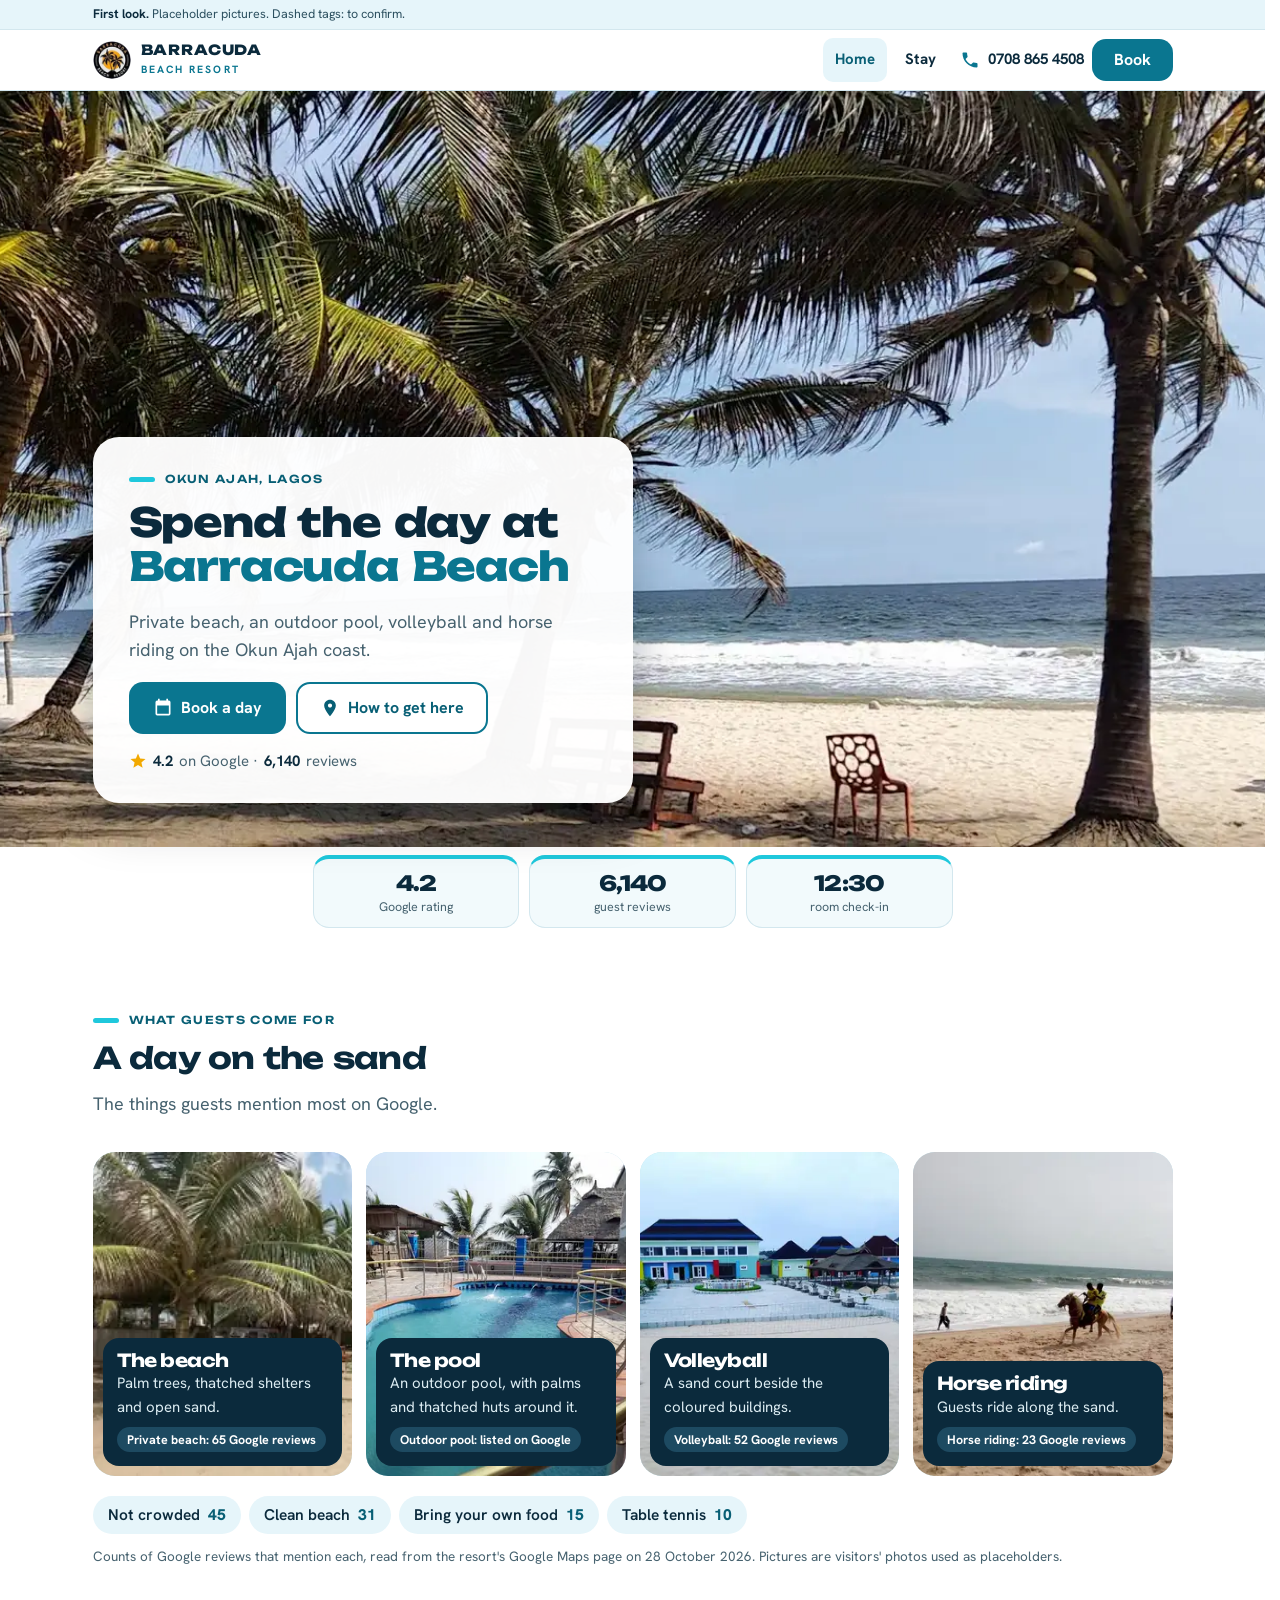
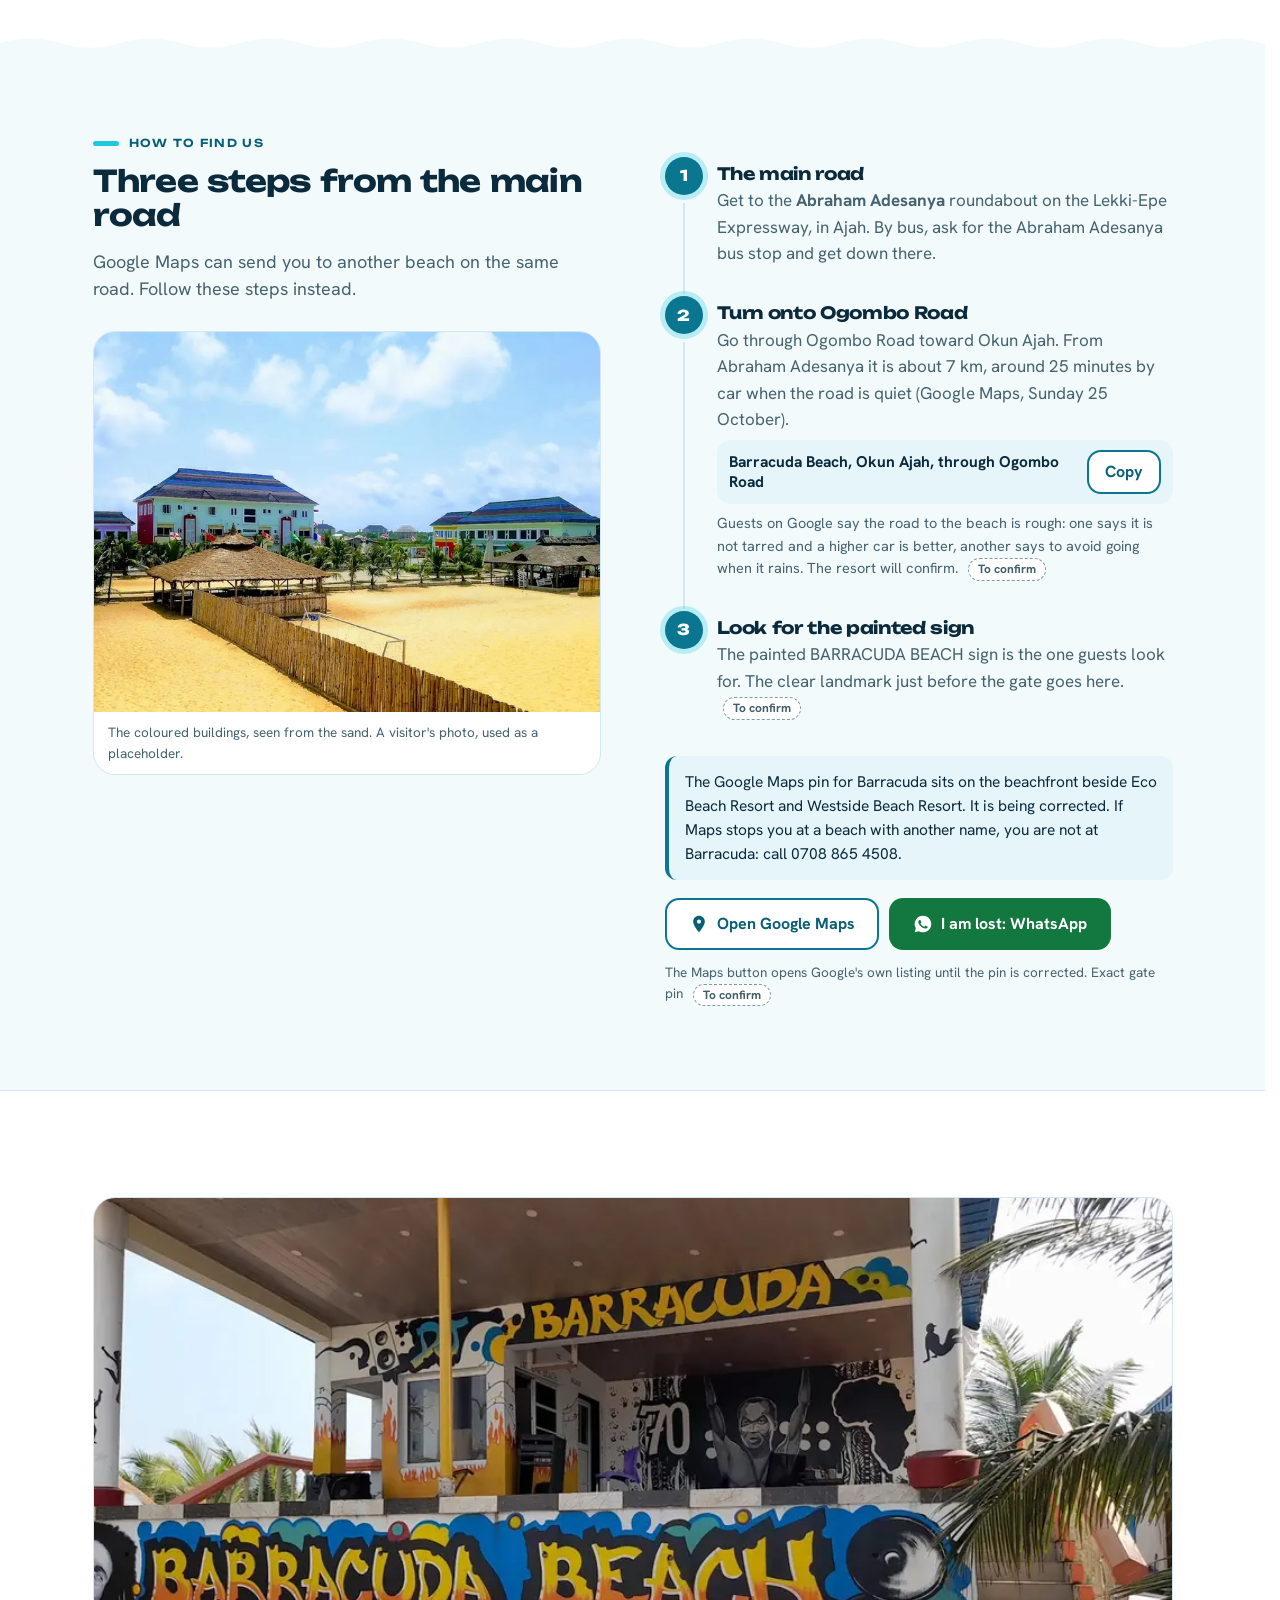
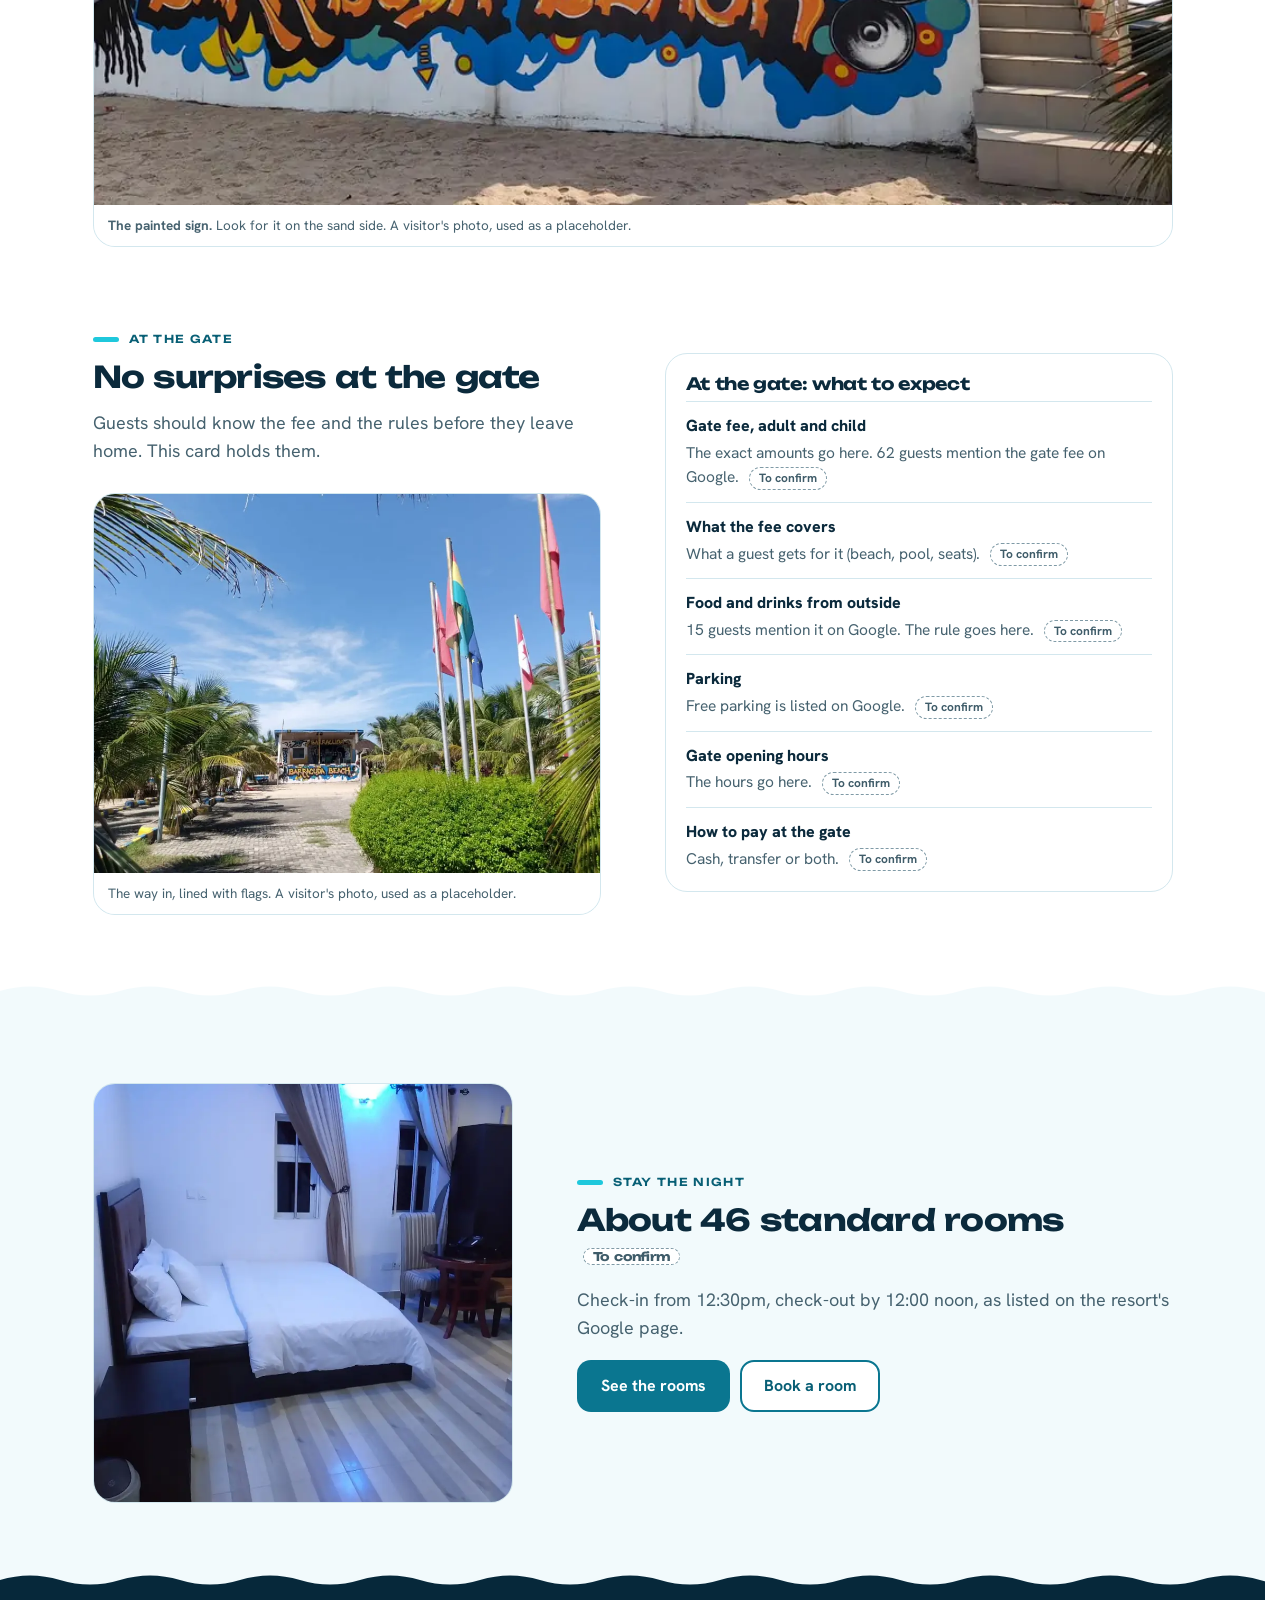
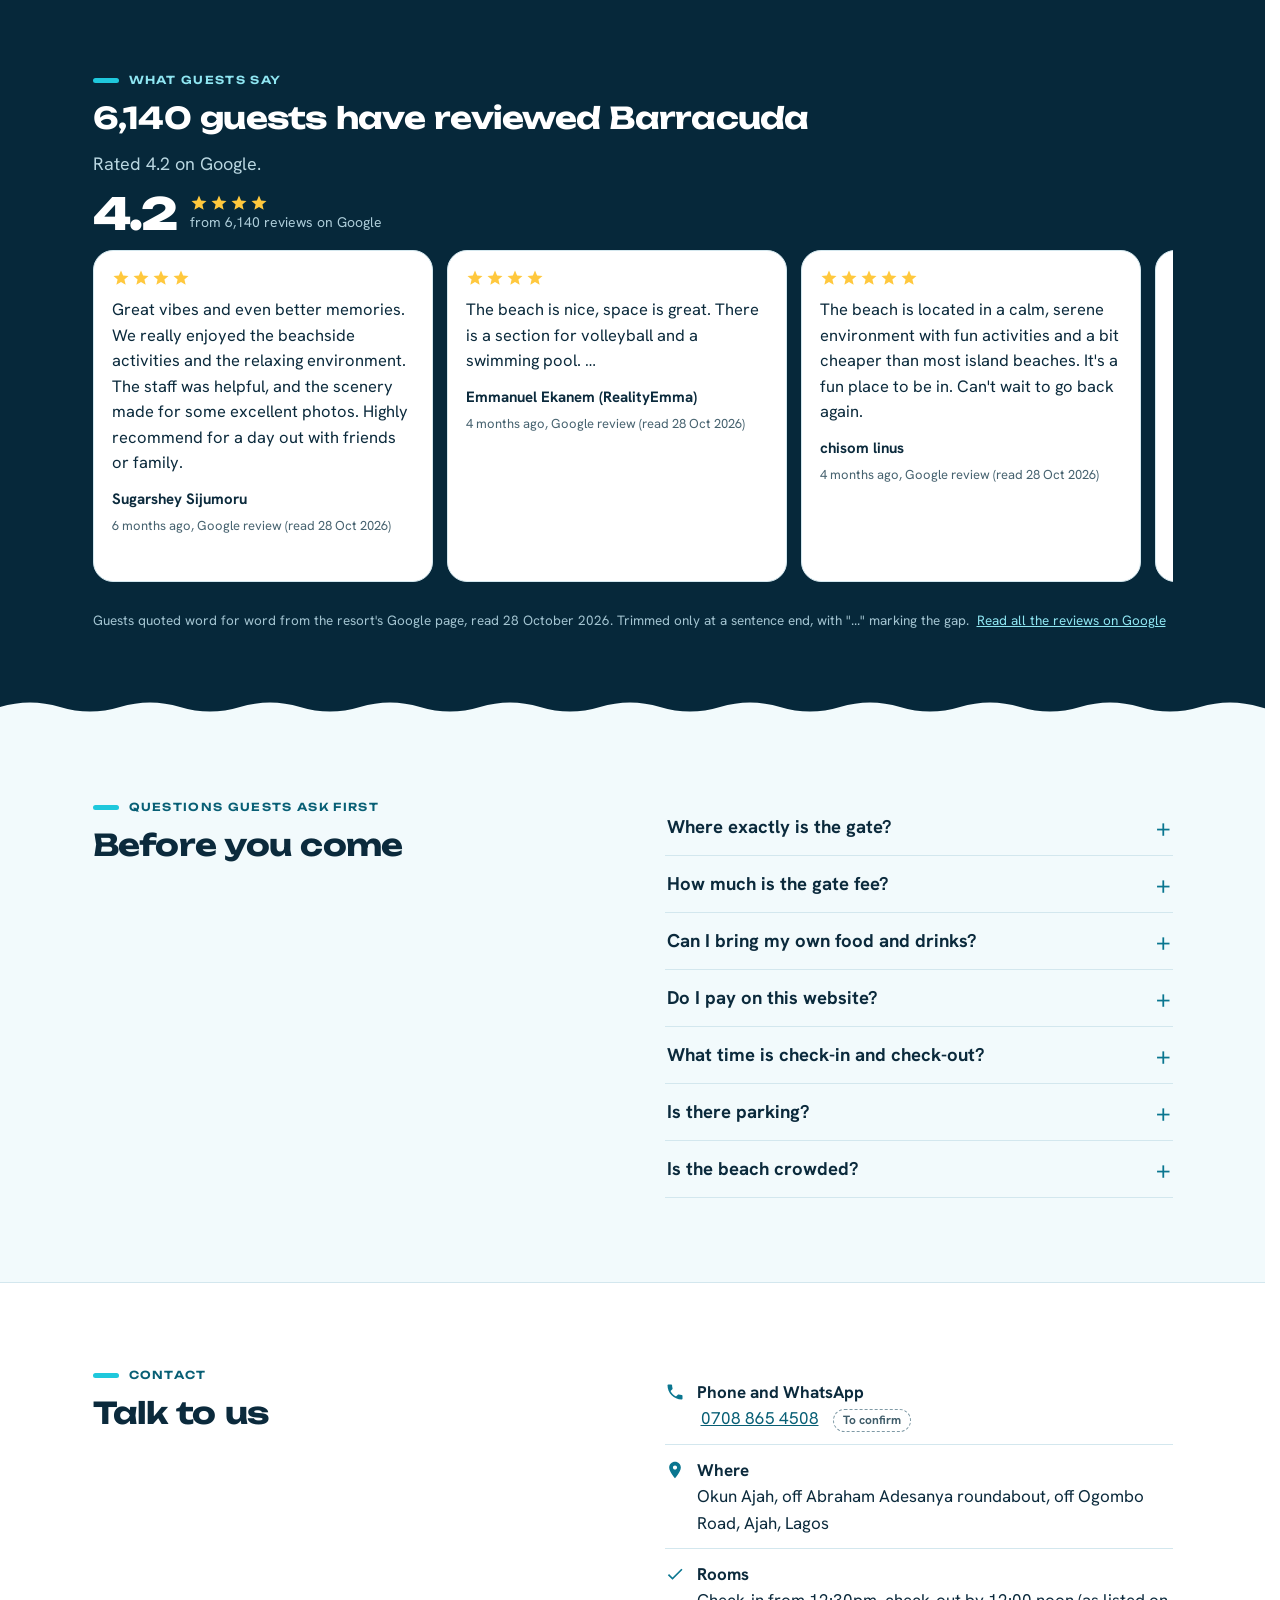
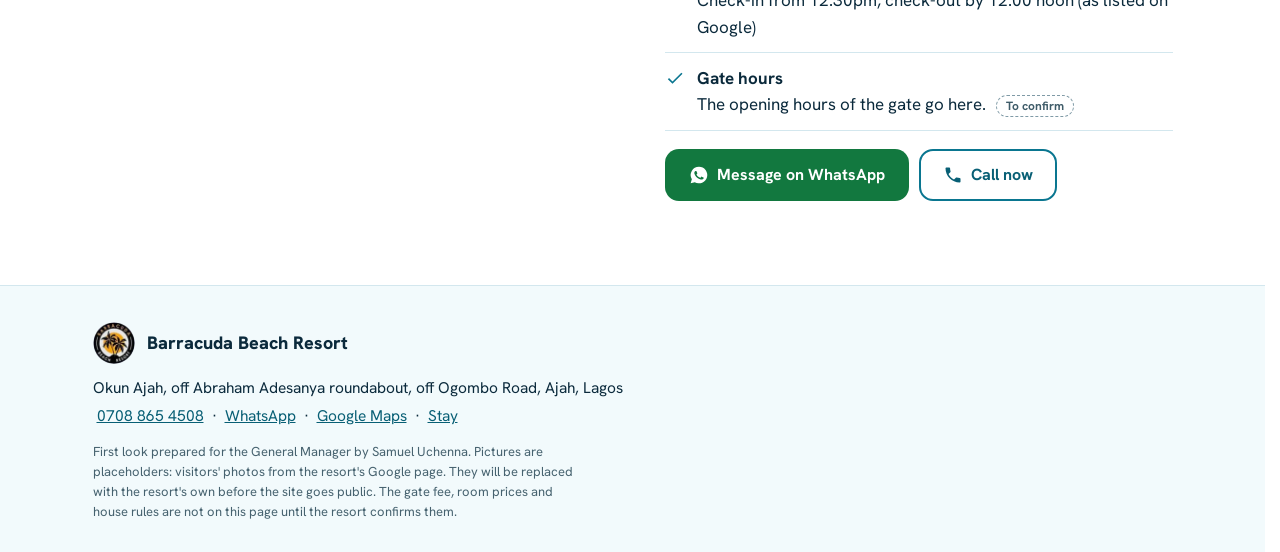
==== index.html @ 9837fbab "Barracuda preview v4: Unbounded and Hanken Grotesk type, pool-turquoise accent, wave edges, sea-blue" ====
<!doctype html>
<html lang="en">
<head>
<meta charset="utf-8">
<meta name="viewport" content="width=device-width,initial-scale=1">
<title>Barracuda Beach Resort | Spend the day at the beach, Okun Ajah, Lagos</title>
<meta name="description" content="Barracuda Beach Resort in Okun Ajah, Lagos: how to find us, what to expect at the gate, and how to book a day visit or a room.">
<meta name="robots" content="noindex, nofollow">
<meta name="theme-color" content="#ffffff">
<link rel="icon" type="image/png" href="favicon.png">
<link rel="preload" href="assets/fonts/unbounded.woff2" as="font" type="font/woff2" crossorigin>
<link rel="preload" href="assets/fonts/hanken-grotesk.woff2" as="font" type="font/woff2" crossorigin>
<link rel="preload" as="image" fetchpriority="high" imagesrcset="assets/img3/hero-640.webp 640w, assets/img3/hero-960.webp 960w, assets/img3/hero-1280.webp 1280w" imagesizes="100vw">
<link rel="stylesheet" href="assets/site.css?v=1793395753">
<script>document.documentElement.classList.add('js');try{var s=sessionStorage;if(/[?&]intro=1/.test(location.search)||!s.bbseen&&!location.hash)document.documentElement.classList.add('intro');s.bbseen=1}catch(e){}</script>
<script src="assets/site.js?v=1793395753" defer></script>
</head>
<body>
<div id="intro"><button type="button" class="iskip">Skip</button><div class="ib" aria-hidden="true"><img class="il" src="assets/logo-barracuda-320.webp" width="200" height="200" alt=""></div></div>
<script>(function(){var d=document,h=d.documentElement,o=d.getElementById("intro");function end(){if(!h.classList.contains("intro"))return;h.classList.remove("intro");var f=o.contains(d.activeElement);o.remove();if(f){var t=d.querySelector("h1");if(t){t.tabIndex=-1;t.focus({preventScroll:true})}}window.dispatchEvent(new Event("introdone"))}if(!h.classList.contains("intro")){o.remove();return}if(getComputedStyle(o).animationName==="none"){end();return}o.addEventListener("animationend",function(e){if(e.target===o)end()});o.addEventListener("click",end);d.addEventListener("keydown",end);setTimeout(end,4500)})()</script>
<div class="draftbar"><div class="wrap"><b>First look.</b> Placeholder pictures. Dashed tags: to confirm.</div></div>
<header class="top"><div class="wrap">
<a class="logo" href="index.html" aria-label="Barracuda Beach Resort, home"><img src="assets/logo-barracuda-88.webp" width="38" height="38" alt=""><div><span>Barracuda</span><small>BEACH RESORT</small></div></a>
<nav class="links" aria-label="Main"><a href="index.html" class="on" aria-current="page">Home</a><a href="rooms.html">Stay</a></nav>
<div class="hr"><a class="hcall" href="tel:07088654508" aria-label="Call 0708 865 4508"><svg viewBox="0 0 24 24" aria-hidden="true"><path d="M6.62 10.79c1.44 2.83 3.76 5.14 6.59 6.59l2.2-2.2c.27-.27.67-.36 1.02-.24 1.12.37 2.33.57 3.57.57.55 0 1 .45 1 1V20c0 .55-.45 1-1 1-9.39 0-17-7.61-17-17 0-.55.45-1 1-1h3.5c.55 0 1 .45 1 1 0 1.25.2 2.45.57 3.57.11.35.03.74-.25 1.02l-2.2 2.2z"/></svg><b>0708 865 4508</b></a><button type="button" class="btn main hbook" data-open="book">Book</button></div>
</div></header>
<main>
<section class="hero"><div class="ph"><img src="assets/img3/hero-960.webp" srcset="assets/img3/hero-640.webp 640w, assets/img3/hero-960.webp 960w, assets/img3/hero-1280.webp 1280w" sizes="100vw" width="1280" height="720" alt="Palm trees on the beach with waves rolling in and a wooden bench on the sand" fetchpriority="high" style="object-position:48% 50%"></div><div class="swell" aria-hidden="true"><svg class="w1" viewBox="0 0 2800 60" preserveAspectRatio="none"><path d="M0 26 Q175 10 350 26 T700 26 T1050 26 T1400 26 T1750 26 T2100 26 T2450 26 T2800 26 V60 H0Z"/></svg><svg class="w2" viewBox="0 0 1800 60" preserveAspectRatio="none"><path d="M0 34 Q225 20 450 34 T900 34 T1350 34 T1800 34 V60 H0Z"/></svg></div><div class="card"><div class="wrap"><div class="pnl"><p class="eyebrow">Okun Ajah, Lagos</p><h1>Spend the day at <span class="mk">Barracuda Beach</span></h1><p class="lead">Private beach, an outdoor pool, volleyball and horse riding on the Okun Ajah coast.</p><div class="acts"><button type="button" class="btn main" data-open="book"><svg viewBox="0 0 24 24" aria-hidden="true"><path d="M19 3h-1V1h-2v2H8V1H6v2H5a2 2 0 0 0-2 2v14a2 2 0 0 0 2 2h14a2 2 0 0 0 2-2V5a2 2 0 0 0-2-2zm0 16H5V9h14v10z"/></svg> Book a day</button><button type="button" class="btn line" data-open="route"><svg viewBox="0 0 24 24" aria-hidden="true"><path d="M12 2C8.13 2 5 5.13 5 9c0 5.25 7 13 7 13s7-7.75 7-13c0-3.87-3.13-7-7-7zm0 9.5c-1.38 0-2.5-1.12-2.5-2.5s1.12-2.5 2.5-2.5 2.5 1.12 2.5 2.5-1.12 2.5-2.5 2.5z"/></svg> How to get here</button></div><p class="rate"><svg viewBox="0 0 24 24" aria-hidden="true"><path d="M12 17.27 18.18 21l-1.64-7.03L22 9.24l-7.19-.61L12 2 9.19 8.63 2 9.24l5.46 4.73L5.82 21z"/></svg><b>4.2</b> on Google &middot; <b>6,140</b> reviews</p></div></div></div></section><section class="chap" style="padding:8px 0 0"><div class="wrap"><div class="tiles"><div><b>4.2</b><span>Google rating</span></div><div><b>6,140</b><span>guest reviews</span></div><div><b>12:30</b><span>room check-in</span></div></div></div></section><section class="chap"><div class="wrap"><p class="eyebrow">What guests come for</p><h2>A day on the sand</h2><p class="lead">The things guests mention most on Google.</p></div><div class="strip todo" tabindex="0" aria-label="Things to do, swipe sideways"><figure class="pc"><img src="assets/img3/beach-960.webp" srcset="assets/img3/beach-480.webp 480w, assets/img3/beach-960.webp 960w" sizes="(min-width:900px) 25vw, 78vw" width="960" height="444" alt="Thatched shelters under palm trees on the sand" loading="lazy" decoding="async" style="object-position:50% 55%"><figcaption><b>The beach</b><span>Palm trees, thatched shelters and open sand.</span><em>Private beach: 65 Google reviews</em></figcaption></figure><figure class="pc"><img src="assets/img3/pool-960.webp" srcset="assets/img3/pool-480.webp 480w, assets/img3/pool-960.webp 960w" sizes="(min-width:900px) 25vw, 78vw" width="960" height="720" alt="The outdoor pool with a gold rail, palm trees and thatched huts" loading="lazy" decoding="async" style="object-position:55% 50%"><figcaption><b>The pool</b><span>An outdoor pool, with palms and thatched huts around it.</span><em>Outdoor pool: listed on Google</em></figcaption></figure><figure class="pc"><img src="assets/img3/courts-960.webp" srcset="assets/img3/courts-480.webp 480w, assets/img3/courts-960.webp 960w" sizes="(min-width:900px) 25vw, 78vw" width="960" height="720" alt="A sand volleyball court with the coloured buildings behind" loading="lazy" decoding="async" style="object-position:50% 55%"><figcaption><b>Volleyball</b><span>A sand court beside the coloured buildings.</span><em>Volleyball: 52 Google reviews</em></figcaption></figure><figure class="pc"><img src="assets/img3/horse-960.webp" srcset="assets/img3/horse-480.webp 480w, assets/img3/horse-960.webp 960w" sizes="(min-width:900px) 25vw, 78vw" width="960" height="720" alt="Two people riding a horse along the beach" loading="lazy" decoding="async" style="object-position:45% 50%"><figcaption><b>Horse riding</b><span>Guests ride along the sand.</span><em>Horse riding: 23 Google reviews</em></figcaption></figure></div><div class="wrap"><ul class="pills"><li>Not crowded <span>45</span></li><li>Clean beach <span>31</span></li><li>Bring your own food <span>15</span></li><li>Table tennis <span>10</span></li></ul><p class="src">Counts of Google reviews that mention each, read from the resort's Google Maps page on 28 October 2026. Pictures are visitors' photos used as placeholders.</p></div></section><section class="chap tint"><div class="wrap two"><div class="head"><p class="eyebrow">How to find us</p><h2>Three steps from the main road</h2><p class="lead">Google Maps can send you to another beach on the same road. Follow these steps instead.</p><figure class="pic"><img src="assets/img3/colour-960.webp" srcset="assets/img3/colour-480.webp 480w, assets/img3/colour-960.webp 960w, assets/img3/colour-1400.webp 1400w" sizes="(min-width:900px) 40vw, 92vw" width="1400" height="788" alt="The coloured resort buildings and yellow sand under a blue sky" loading="lazy" decoding="async" style="object-position:50% 50%"><figcaption>The coloured buildings, seen from the sand. A visitor's photo, used as a placeholder.</figcaption></figure></div><div class="body"><ol class="steps"><li><span class="dot">1</span><div><h3>The main road</h3><p>Get to the <b>Abraham Adesanya</b> roundabout on the Lekki-Epe Expressway, in Ajah. By bus, ask for the Abraham Adesanya bus stop and get down there.</p></div></li><li><span class="dot">2</span><div><h3>Turn onto Ogombo Road</h3><p>Go through Ogombo Road toward Okun Ajah. From Abraham Adesanya it is about 7 km, around 25 minutes by car when the road is quiet (Google Maps, Sunday 25 October).</p><div class="say"><q class="sayText">Barracuda Beach, Okun Ajah, through Ogombo Road</q><button class="btn line copySay" type="button">Copy</button></div><p class="tip">Guests on Google say the road to the beach is rough: one says it is not tarred and a higher car is better, another says to avoid going when it rains. The resort will confirm. <span class="chip">To confirm</span></p></div></li><li><span class="dot">3</span><div><h3>Look for the painted sign</h3><p>The painted BARRACUDA BEACH sign is the one guests look for. The clear landmark just before the gate goes here. <span class="chip">To confirm</span></p></div></li></ol><div class="mapnote">The Google Maps pin for Barracuda sits on the beachfront beside Eco Beach Resort and Westside Beach Resort. It is being corrected. If Maps stops you at a beach with another name, you are not at Barracuda: call 0708 865 4508.</div><div class="acts"><a class="btn line" href="https://www.google.com/maps/search/?api=1&query=Barracuda+Beach+Resort+Okun+Ajah+Lagos"><svg viewBox="0 0 24 24" aria-hidden="true"><path d="M12 2C8.13 2 5 5.13 5 9c0 5.25 7 13 7 13s7-7.75 7-13c0-3.87-3.13-7-7-7zm0 9.5c-1.38 0-2.5-1.12-2.5-2.5s1.12-2.5 2.5-2.5 2.5 1.12 2.5 2.5-1.12 2.5-2.5 2.5z"/></svg> Open Google Maps</a><a class="btn wa" href="https://wa.me/2347088654508?text=Hello%20Barracuda%20Beach%20Resort.%20I%20am%20on%20my%20way%20and%20I%20am%20lost.%20Please%20help%20me%20find%20the%20gate."><svg viewBox="0 0 24 24" aria-hidden="true"><path d="M12 2a10 10 0 0 0-8.6 15.1L2 22l5-1.3A10 10 0 1 0 12 2zm5.2 14.2c-.2.6-1.2 1.2-1.7 1.2-.5.1-1 .2-3.3-.7-2.8-1.2-4.6-4-4.7-4.2-.1-.2-1.1-1.5-1.1-2.8 0-1.3.7-2 .9-2.2.2-.3.5-.3.7-.3h.5c.2 0 .4 0 .6.5l.8 2c.1.2.1.4 0 .5l-.3.5-.4.4c-.1.1-.3.3-.1.6.2.3.8 1.3 1.7 2.1 1.2 1 2.1 1.3 2.4 1.5.3.1.5.1.6-.1l.9-1.1c.2-.3.4-.2.6-.1l1.9.9c.3.1.5.2.5.3.1.2.1.6-.1 1.2z"/></svg> I am lost: WhatsApp</a></div><p class="src">The Maps button opens Google's own listing until the pin is corrected. Exact gate pin <span class="chip">To confirm</span></p></div></div></section><section class="chap" style="padding-bottom:0"><div class="wrap"><figure class="pic wide"><img src="assets/img3/sign-960.webp" srcset="assets/img3/sign-480.webp 480w, assets/img3/sign-960.webp 960w" sizes="(min-width:900px) 1000px, 92vw" width="960" height="540" alt="The painted BARRACUDA BEACH sign on the beach bar" loading="lazy" decoding="async" style="object-position:50% 45%"><figcaption><b>The painted sign.</b> Look for it on the sand side. A visitor's photo, used as a placeholder.</figcaption></figure></div></section><section class="chap"><div class="wrap two"><div class="head"><p class="eyebrow">At the gate</p><h2>No surprises at the gate</h2><p class="lead">Guests should know the fee and the rules before they leave home. This card holds them.</p><figure class="pic"><img src="assets/img3/flags-960.webp" srcset="assets/img3/flags-480.webp 480w, assets/img3/flags-960.webp 960w" sizes="(min-width:900px) 40vw, 92vw" width="960" height="719" alt="A path lined with flags and palm trees leading to the beach bar" loading="lazy" decoding="async" style="object-position:55% 50%"><figcaption>The way in, lined with flags. A visitor's photo, used as a placeholder.</figcaption></figure></div><div class="body"><div class="gate"><h3>At the gate: what to expect</h3><dl><div class="row"><dt>Gate fee, adult and child</dt><dd>The exact amounts go here. 62 guests mention the gate fee on Google. <span class="chip">To confirm</span></dd></div><div class="row"><dt>What the fee covers</dt><dd>What a guest gets for it (beach, pool, seats). <span class="chip">To confirm</span></dd></div><div class="row"><dt>Food and drinks from outside</dt><dd>15 guests mention it on Google. The rule goes here. <span class="chip">To confirm</span></dd></div><div class="row"><dt>Parking</dt><dd>Free parking is listed on Google. <span class="chip">To confirm</span></dd></div><div class="row"><dt>Gate opening hours</dt><dd>The hours go here. <span class="chip">To confirm</span></dd></div><div class="row"><dt>How to pay at the gate</dt><dd>Cash, transfer or both. <span class="chip">To confirm</span></dd></div></dl></div></div></div></section><section class="chap tint"><div class="wrap stay"><figure class="pic tall"><img src="assets/img3/room-800.webp" srcset="assets/img3/room-480.webp 480w, assets/img3/room-800.webp 800w, assets/img3/room-1200.webp 1200w" sizes="(min-width:900px) 40vw, 92vw" width="1200" height="1600" alt="A bedroom with a made bed and a window" loading="lazy" decoding="async" style="object-position:50% 55%"></figure><div><p class="eyebrow">Stay the night</p><h2>About 46 standard rooms <span class="chip">To confirm</span></h2><p class="lead">Check-in from 12:30pm, check-out by 12:00 noon, as listed on the resort's Google page.</p><div class="acts"><a class="btn main" href="rooms.html">See the rooms</a><button type="button" class="btn line" data-open="book" data-lane="room">Book a room</button></div></div></div></section><section class="chap deep"><div class="wrap"><p class="eyebrow">What guests say</p><h2>6,140 guests have reviewed Barracuda</h2><p class="lead">Rated 4.2 on Google.</p><div class="score"><b>4.2</b><div><div class="stars" aria-hidden="true"><svg viewBox="0 0 24 24" aria-hidden="true"><path d="M12 17.27 18.18 21l-1.64-7.03L22 9.24l-7.19-.61L12 2 9.19 8.63 2 9.24l5.46 4.73L5.82 21z"/></svg><svg viewBox="0 0 24 24" aria-hidden="true"><path d="M12 17.27 18.18 21l-1.64-7.03L22 9.24l-7.19-.61L12 2 9.19 8.63 2 9.24l5.46 4.73L5.82 21z"/></svg><svg viewBox="0 0 24 24" aria-hidden="true"><path d="M12 17.27 18.18 21l-1.64-7.03L22 9.24l-7.19-.61L12 2 9.19 8.63 2 9.24l5.46 4.73L5.82 21z"/></svg><svg viewBox="0 0 24 24" aria-hidden="true"><path d="M12 17.27 18.18 21l-1.64-7.03L22 9.24l-7.19-.61L12 2 9.19 8.63 2 9.24l5.46 4.73L5.82 21z"/></svg></div><small>from 6,140 reviews on Google</small></div></div><div class="strip rev" tabindex="0" aria-label="Guest reviews, swipe sideways"><figure><div class="stars" aria-hidden="true"><svg viewBox="0 0 24 24" aria-hidden="true"><path d="M12 17.27 18.18 21l-1.64-7.03L22 9.24l-7.19-.61L12 2 9.19 8.63 2 9.24l5.46 4.73L5.82 21z"/></svg><svg viewBox="0 0 24 24" aria-hidden="true"><path d="M12 17.27 18.18 21l-1.64-7.03L22 9.24l-7.19-.61L12 2 9.19 8.63 2 9.24l5.46 4.73L5.82 21z"/></svg><svg viewBox="0 0 24 24" aria-hidden="true"><path d="M12 17.27 18.18 21l-1.64-7.03L22 9.24l-7.19-.61L12 2 9.19 8.63 2 9.24l5.46 4.73L5.82 21z"/></svg><svg viewBox="0 0 24 24" aria-hidden="true"><path d="M12 17.27 18.18 21l-1.64-7.03L22 9.24l-7.19-.61L12 2 9.19 8.63 2 9.24l5.46 4.73L5.82 21z"/></svg></div><blockquote>Great vibes and even better memories. We really enjoyed the beachside activities and the relaxing environment. The staff was helpful, and the scenery made for some excellent photos. Highly recommend for a day out with friends or family.</blockquote><figcaption><b>Sugarshey Sijumoru</b><small>6 months ago, Google review (read 28 Oct 2026)</small></figcaption></figure><figure><div class="stars" aria-hidden="true"><svg viewBox="0 0 24 24" aria-hidden="true"><path d="M12 17.27 18.18 21l-1.64-7.03L22 9.24l-7.19-.61L12 2 9.19 8.63 2 9.24l5.46 4.73L5.82 21z"/></svg><svg viewBox="0 0 24 24" aria-hidden="true"><path d="M12 17.27 18.18 21l-1.64-7.03L22 9.24l-7.19-.61L12 2 9.19 8.63 2 9.24l5.46 4.73L5.82 21z"/></svg><svg viewBox="0 0 24 24" aria-hidden="true"><path d="M12 17.27 18.18 21l-1.64-7.03L22 9.24l-7.19-.61L12 2 9.19 8.63 2 9.24l5.46 4.73L5.82 21z"/></svg><svg viewBox="0 0 24 24" aria-hidden="true"><path d="M12 17.27 18.18 21l-1.64-7.03L22 9.24l-7.19-.61L12 2 9.19 8.63 2 9.24l5.46 4.73L5.82 21z"/></svg></div><blockquote>The beach is nice, space is great. There is a section for volleyball and a swimming pool. …</blockquote><figcaption><b>Emmanuel Ekanem (RealityEmma)</b><small>4 months ago, Google review (read 28 Oct 2026)</small></figcaption></figure><figure><div class="stars" aria-hidden="true"><svg viewBox="0 0 24 24" aria-hidden="true"><path d="M12 17.27 18.18 21l-1.64-7.03L22 9.24l-7.19-.61L12 2 9.19 8.63 2 9.24l5.46 4.73L5.82 21z"/></svg><svg viewBox="0 0 24 24" aria-hidden="true"><path d="M12 17.27 18.18 21l-1.64-7.03L22 9.24l-7.19-.61L12 2 9.19 8.63 2 9.24l5.46 4.73L5.82 21z"/></svg><svg viewBox="0 0 24 24" aria-hidden="true"><path d="M12 17.27 18.18 21l-1.64-7.03L22 9.24l-7.19-.61L12 2 9.19 8.63 2 9.24l5.46 4.73L5.82 21z"/></svg><svg viewBox="0 0 24 24" aria-hidden="true"><path d="M12 17.27 18.18 21l-1.64-7.03L22 9.24l-7.19-.61L12 2 9.19 8.63 2 9.24l5.46 4.73L5.82 21z"/></svg><svg viewBox="0 0 24 24" aria-hidden="true"><path d="M12 17.27 18.18 21l-1.64-7.03L22 9.24l-7.19-.61L12 2 9.19 8.63 2 9.24l5.46 4.73L5.82 21z"/></svg></div><blockquote>The beach is located in a calm, serene environment with fun activities and a bit cheaper than most island beaches. It's a fun place to be in. Can't wait to go back again.</blockquote><figcaption><b>chisom linus</b><small>4 months ago, Google review (read 28 Oct 2026)</small></figcaption></figure><figure><div class="stars" aria-hidden="true"><svg viewBox="0 0 24 24" aria-hidden="true"><path d="M12 17.27 18.18 21l-1.64-7.03L22 9.24l-7.19-.61L12 2 9.19 8.63 2 9.24l5.46 4.73L5.82 21z"/></svg><svg viewBox="0 0 24 24" aria-hidden="true"><path d="M12 17.27 18.18 21l-1.64-7.03L22 9.24l-7.19-.61L12 2 9.19 8.63 2 9.24l5.46 4.73L5.82 21z"/></svg><svg viewBox="0 0 24 24" aria-hidden="true"><path d="M12 17.27 18.18 21l-1.64-7.03L22 9.24l-7.19-.61L12 2 9.19 8.63 2 9.24l5.46 4.73L5.82 21z"/></svg><svg viewBox="0 0 24 24" aria-hidden="true"><path d="M12 17.27 18.18 21l-1.64-7.03L22 9.24l-7.19-.61L12 2 9.19 8.63 2 9.24l5.46 4.73L5.82 21z"/></svg></div><blockquote>… The beach was much cleaner than it was during my first visit in 2019, and I noticed a lot of improvements. Overall, we had an enjoyable experience, and I would definitely visit again.</blockquote><figcaption><b>Toyin Akinola</b><small>A month ago, Google review (read 28 Oct 2026)</small></figcaption></figure><figure><div class="stars" aria-hidden="true"><svg viewBox="0 0 24 24" aria-hidden="true"><path d="M12 17.27 18.18 21l-1.64-7.03L22 9.24l-7.19-.61L12 2 9.19 8.63 2 9.24l5.46 4.73L5.82 21z"/></svg><svg viewBox="0 0 24 24" aria-hidden="true"><path d="M12 17.27 18.18 21l-1.64-7.03L22 9.24l-7.19-.61L12 2 9.19 8.63 2 9.24l5.46 4.73L5.82 21z"/></svg><svg viewBox="0 0 24 24" aria-hidden="true"><path d="M12 17.27 18.18 21l-1.64-7.03L22 9.24l-7.19-.61L12 2 9.19 8.63 2 9.24l5.46 4.73L5.82 21z"/></svg><svg viewBox="0 0 24 24" aria-hidden="true"><path d="M12 17.27 18.18 21l-1.64-7.03L22 9.24l-7.19-.61L12 2 9.19 8.63 2 9.24l5.46 4.73L5.82 21z"/></svg><svg viewBox="0 0 24 24" aria-hidden="true"><path d="M12 17.27 18.18 21l-1.64-7.03L22 9.24l-7.19-.61L12 2 9.19 8.63 2 9.24l5.46 4.73L5.82 21z"/></svg></div><blockquote>I visited Barracuda Beach Resort this weekend and honestly, it was a great experience. The place is really beautiful, with amazing sea views and a very relaxing atmosphere. There are clean swimming pools, nice hotel spaces, and plenty of spots to just sit and enjoy the scenery. …</blockquote><figcaption><b>Amarachi Abani</b><small>6 months ago, Google review (read 28 Oct 2026)</small></figcaption></figure><figure><div class="stars" aria-hidden="true"><svg viewBox="0 0 24 24" aria-hidden="true"><path d="M12 17.27 18.18 21l-1.64-7.03L22 9.24l-7.19-.61L12 2 9.19 8.63 2 9.24l5.46 4.73L5.82 21z"/></svg><svg viewBox="0 0 24 24" aria-hidden="true"><path d="M12 17.27 18.18 21l-1.64-7.03L22 9.24l-7.19-.61L12 2 9.19 8.63 2 9.24l5.46 4.73L5.82 21z"/></svg><svg viewBox="0 0 24 24" aria-hidden="true"><path d="M12 17.27 18.18 21l-1.64-7.03L22 9.24l-7.19-.61L12 2 9.19 8.63 2 9.24l5.46 4.73L5.82 21z"/></svg><svg viewBox="0 0 24 24" aria-hidden="true"><path d="M12 17.27 18.18 21l-1.64-7.03L22 9.24l-7.19-.61L12 2 9.19 8.63 2 9.24l5.46 4.73L5.82 21z"/></svg></div><blockquote>I went here on a good sunny Saturday. The experience was great, my girl enjoyed it. …</blockquote><figcaption><b>GOODRICH OKORO (Rich)</b><small>6 months ago, Google review (read 28 Oct 2026)</small></figcaption></figure></div><p class="src">Guests quoted word for word from the resort's Google page, read 28 October 2026. Trimmed only at a sentence end, with "..." marking the gap. <a href="https://www.google.com/maps/search/?api=1&query=Barracuda+Beach+Resort+Okun+Ajah+Lagos">Read all the reviews on Google</a></p></div></section><section class="chap tint"><div class="wrap two"><div class="head"><p class="eyebrow">Questions guests ask first</p><h2>Before you come</h2></div><div class="body"><div class="faq"><details><summary>Where exactly is the gate?</summary><p>Follow the three steps under "How to find us": Abraham Adesanya, then Ogombo Road, then the painted sign. Do not follow the Google Maps pin on its own, because it is being corrected and may stop at another beach.</p></details><details><summary>How much is the gate fee?</summary><p>The exact amount will be written here by the resort, so there is no argument at the gate. <span class="chip">To confirm</span></p></details><details><summary>Can I bring my own food and drinks?</summary><p>15 guests mention bringing their own food on Google. The resort's rule will be written here. <span class="chip">To confirm</span></p></details><details><summary>Do I pay on this website?</summary><p>No. You send a request, the resort replies on WhatsApp and confirms the day. How you pay is agreed with them. <span class="chip">To confirm</span></p></details><details><summary>What time is check-in and check-out?</summary><p>Check-in is from 12:30pm and check-out is by 12:00 noon, as listed on the resort's Google page.</p></details><details><summary>Is there parking?</summary><p>Free parking is listed on the resort's Google page. <span class="chip">To confirm</span></p></details><details><summary>Is the beach crowded?</summary><p>45 guests on Google say it is not crowded. Busy days can differ, so ask when you send your request.</p></details></div></div></div></section><section class="chap"><div class="wrap two"><div class="head"><p class="eyebrow">Contact</p><h2>Talk to us</h2></div><div class="body contact"><div class="row"><svg viewBox="0 0 24 24" aria-hidden="true"><path d="M6.62 10.79c1.44 2.83 3.76 5.14 6.59 6.59l2.2-2.2c.27-.27.67-.36 1.02-.24 1.12.37 2.33.57 3.57.57.55 0 1 .45 1 1V20c0 .55-.45 1-1 1-9.39 0-17-7.61-17-17 0-.55.45-1 1-1h3.5c.55 0 1 .45 1 1 0 1.25.2 2.45.57 3.57.11.35.03.74-.25 1.02l-2.2 2.2z"/></svg><div><b>Phone and WhatsApp</b><br><a href="tel:07088654508">0708 865 4508</a> <span class="chip">To confirm</span></div></div><div class="row"><svg viewBox="0 0 24 24" aria-hidden="true"><path d="M12 2C8.13 2 5 5.13 5 9c0 5.25 7 13 7 13s7-7.75 7-13c0-3.87-3.13-7-7-7zm0 9.5c-1.38 0-2.5-1.12-2.5-2.5s1.12-2.5 2.5-2.5 2.5 1.12 2.5 2.5-1.12 2.5-2.5 2.5z"/></svg><div><b>Where</b><br>Okun Ajah, off Abraham Adesanya roundabout, off Ogombo Road, Ajah, Lagos</div></div><div class="row"><svg viewBox="0 0 24 24" aria-hidden="true"><path d="M9 16.17 4.83 12l-1.42 1.41L9 19 21 7l-1.41-1.41z"/></svg><div><b>Rooms</b><br>Check-in from 12:30pm, check-out by 12:00 noon (as listed on Google)</div></div><div class="row"><svg viewBox="0 0 24 24" aria-hidden="true"><path d="M9 16.17 4.83 12l-1.42 1.41L9 19 21 7l-1.41-1.41z"/></svg><div><b>Gate hours</b><br>The opening hours of the gate go here. <span class="chip">To confirm</span></div></div><div class="acts"><a class="btn wa" href="https://wa.me/2347088654508?text=Hello%20Barracuda%20Beach%20Resort.%20I%20have%20a%20question."><svg viewBox="0 0 24 24" aria-hidden="true"><path d="M12 2a10 10 0 0 0-8.6 15.1L2 22l5-1.3A10 10 0 1 0 12 2zm5.2 14.2c-.2.6-1.2 1.2-1.7 1.2-.5.1-1 .2-3.3-.7-2.8-1.2-4.6-4-4.7-4.2-.1-.2-1.1-1.5-1.1-2.8 0-1.3.7-2 .9-2.2.2-.3.5-.3.7-.3h.5c.2 0 .4 0 .6.5l.8 2c.1.2.1.4 0 .5l-.3.5-.4.4c-.1.1-.3.3-.1.6.2.3.8 1.3 1.7 2.1 1.2 1 2.1 1.3 2.4 1.5.3.1.5.1.6-.1l.9-1.1c.2-.3.4-.2.6-.1l1.9.9c.3.1.5.2.5.3.1.2.1.6-.1 1.2z"/></svg> Message on WhatsApp</a><a class="btn line" href="tel:07088654508"><svg viewBox="0 0 24 24" aria-hidden="true"><path d="M6.62 10.79c1.44 2.83 3.76 5.14 6.59 6.59l2.2-2.2c.27-.27.67-.36 1.02-.24 1.12.37 2.33.57 3.57.57.55 0 1 .45 1 1V20c0 .55-.45 1-1 1-9.39 0-17-7.61-17-17 0-.55.45-1 1-1h3.5c.55 0 1 .45 1 1 0 1.25.2 2.45.57 3.57.11.35.03.74-.25 1.02l-2.2 2.2z"/></svg> Call now</a></div></div></div></section>
</main>
<footer><div class="wrap">
<div class="plate"><img src="assets/logo-barracuda-88.webp" width="42" height="42" alt="">Barracuda Beach Resort</div>
<p style="margin:12px 0 4px">Okun Ajah, off Abraham Adesanya roundabout, off Ogombo Road, Ajah, Lagos</p>
<p><a href="tel:07088654508">0708 865 4508</a> &middot; <a href="https://wa.me/2347088654508">WhatsApp</a> &middot; <a href="https://www.google.com/maps/search/?api=1&query=Barracuda+Beach+Resort+Okun+Ajah+Lagos">Google Maps</a> &middot; <a href="rooms.html">Stay</a></p>
<div class="legal">First look prepared for the General Manager by Samuel Uchenna. Pictures are placeholders: visitors' photos from the resort's Google page. They will be replaced with the resort's own before the site goes public. The gate fee, room prices and house rules are not on this page until the resort confirms them.</div>
</div></footer>
<nav class="bar" aria-label="Quick actions"><button type="button" class="btn main" data-open="book"><svg viewBox="0 0 24 24" aria-hidden="true"><path d="M19 3h-1V1h-2v2H8V1H6v2H5a2 2 0 0 0-2 2v14a2 2 0 0 0 2 2h14a2 2 0 0 0 2-2V5a2 2 0 0 0-2-2zm0 16H5V9h14v10z"/></svg> Book</button><button type="button" class="btn line" data-open="route"><svg viewBox="0 0 24 24" aria-hidden="true"><path d="M12 2C8.13 2 5 5.13 5 9c0 5.25 7 13 7 13s7-7.75 7-13c0-3.87-3.13-7-7-7zm0 9.5c-1.38 0-2.5-1.12-2.5-2.5s1.12-2.5 2.5-2.5 2.5 1.12 2.5 2.5-1.12 2.5-2.5 2.5z"/></svg> Directions</button><a class="btn ico" href="https://wa.me/2347088654508" aria-label="WhatsApp"><svg viewBox="0 0 24 24" aria-hidden="true"><path d="M12 2a10 10 0 0 0-8.6 15.1L2 22l5-1.3A10 10 0 1 0 12 2zm5.2 14.2c-.2.6-1.2 1.2-1.7 1.2-.5.1-1 .2-3.3-.7-2.8-1.2-4.6-4-4.7-4.2-.1-.2-1.1-1.5-1.1-2.8 0-1.3.7-2 .9-2.2.2-.3.5-.3.7-.3h.5c.2 0 .4 0 .6.5l.8 2c.1.2.1.4 0 .5l-.3.5-.4.4c-.1.1-.3.3-.1.6.2.3.8 1.3 1.7 2.1 1.2 1 2.1 1.3 2.4 1.5.3.1.5.1.6-.1l.9-1.1c.2-.3.4-.2.6-.1l1.9.9c.3.1.5.2.5.3.1.2.1.6-.1 1.2z"/></svg></a></nav>
<dialog class="sheet" data-sheet="book" aria-labelledby="bk-h"><div class="sin"><div class="shead"><h2 id="bk-h">Book your visit</h2><button type="button" class="x" data-close aria-label="Close"><svg viewBox="0 0 24 24" aria-hidden="true"><path d="M19 6.41 17.59 5 12 10.59 6.41 5 5 6.41 10.59 12 5 17.59 6.41 19 12 13.41 17.59 19 19 17.59 13.41 12z"/></svg></button></div><div class="tabs" role="group" aria-label="What do you want to book?"><button type="button" data-lane="day" aria-selected="true">Day visit</button><button type="button" data-lane="room" aria-selected="false">Room</button><button type="button" data-lane="event" aria-selected="false">Event</button></div><div class="lanes"><div class="lane on" data-lane="day"><ul class="facts"><li><b>Gate fee, adult and child</b><span><span class="chip">To confirm</span></span></li><li><b>What it covers</b><span><span class="chip">To confirm</span></span></li></ul></div><div class="lane" data-lane="room"><ul class="facts"><li><b>Rooms</b><span>About 46 standard <span class="chip">To confirm</span></span></li><li><b>Check-in and check-out</b><span>From 12:30pm, out by 12:00 noon</span></li><li><b>Price per night</b><span><span class="chip">To confirm</span></span></li></ul></div><div class="lane" data-lane="event"><p class="soft">Tell us the date, how many of you, and what you have in mind. We reply on WhatsApp.</p><ul class="facts"><li><b>Event options and prices</b><span><span class="chip">To confirm</span></span></li></ul></div></div><form class="book" novalidate>
<input type="hidden" name="kind" value="day">
<div class="fgrid">
<div class="field full"><label for="b-date">Day you want to come</label><input id="b-date" name="date" type="date"></div>
<div class="field"><label for="b-ad">Adults</label><input id="b-ad" name="adults" type="number" min="1" max="200" value="2" inputmode="numeric"></div>
<div class="field"><label for="b-ch">Children</label><input id="b-ch" name="children" type="number" min="0" max="200" value="0" inputmode="numeric"></div>
<div class="field full nights"><label for="b-nt">How many nights?</label><input id="b-nt" name="nights" type="number" min="1" max="30" value="1" inputmode="numeric"></div>
<div class="field full evnote"><label for="b-note">What you have in mind</label><input id="b-note" name="note" type="text" placeholder="For example: a birthday for 20 people"></div>
<div class="field full"><label for="b-nm">Your name</label><input id="b-nm" name="name" type="text" autocomplete="name" placeholder="For example: Ada"></div>
</div>
<p class="ferr" role="alert"></p>
<button class="btn wa full" type="submit"><svg viewBox="0 0 24 24" aria-hidden="true"><path d="M12 2a10 10 0 0 0-8.6 15.1L2 22l5-1.3A10 10 0 1 0 12 2zm5.2 14.2c-.2.6-1.2 1.2-1.7 1.2-.5.1-1 .2-3.3-.7-2.8-1.2-4.6-4-4.7-4.2-.1-.2-1.1-1.5-1.1-2.8 0-1.3.7-2 .9-2.2.2-.3.5-.3.7-.3h.5c.2 0 .4 0 .6.5l.8 2c.1.2.1.4 0 .5l-.3.5-.4.4c-.1.1-.3.3-.1.6.2.3.8 1.3 1.7 2.1 1.2 1 2.1 1.3 2.4 1.5.3.1.5.1.6-.1l.9-1.1c.2-.3.4-.2.6-.1l1.9.9c.3.1.5.2.5.3.1.2.1.6-.1 1.2z"/></svg> Send on WhatsApp</button>
<p class="fnote">This opens WhatsApp with your message ready to send. You do not pay on this website. Number used for bookings: 0708 865 4508 <span class="chip">To confirm</span></p>
</form></div></dialog><dialog class="sheet" data-sheet="route" aria-labelledby="rt-h"><div class="sin"><div class="shead"><h2 id="rt-h">How to find us</h2><button type="button" class="x" data-close aria-label="Close"><svg viewBox="0 0 24 24" aria-hidden="true"><path d="M19 6.41 17.59 5 12 10.59 6.41 5 5 6.41 10.59 12 5 17.59 6.41 19 12 13.41 17.59 19 19 17.59 13.41 12z"/></svg></button></div><ol class="steps"><li><span class="dot">1</span><div><h3>The main road</h3><p>Get to the <b>Abraham Adesanya</b> roundabout on the Lekki-Epe Expressway, in Ajah. By bus, ask for the Abraham Adesanya bus stop and get down there.</p></div></li><li><span class="dot">2</span><div><h3>Turn onto Ogombo Road</h3><p>Go through Ogombo Road toward Okun Ajah. From Abraham Adesanya it is about 7 km, around 25 minutes by car when the road is quiet (Google Maps, Sunday 25 October).</p><div class="say"><q class="sayText">Barracuda Beach, Okun Ajah, through Ogombo Road</q><button class="btn line copySay" type="button">Copy</button></div><p class="tip">Guests on Google say the road to the beach is rough: one says it is not tarred and a higher car is better, another says to avoid going when it rains. The resort will confirm. <span class="chip">To confirm</span></p></div></li><li><span class="dot">3</span><div><h3>Look for the painted sign</h3><p>The painted BARRACUDA BEACH sign is the one guests look for. The clear landmark just before the gate goes here. <span class="chip">To confirm</span></p></div></li></ol><div class="mapnote">Google Maps can send you to another beach on the same road. The pin for Barracuda sits on the beachfront beside Eco Beach Resort and Westside Beach Resort, and is being corrected. If Maps stops you at a beach with another name, you are not at Barracuda: call 0708 865 4508.</div><div class="acts"><a class="btn line" href="https://www.google.com/maps/search/?api=1&query=Barracuda+Beach+Resort+Okun+Ajah+Lagos"><svg viewBox="0 0 24 24" aria-hidden="true"><path d="M12 2C8.13 2 5 5.13 5 9c0 5.25 7 13 7 13s7-7.75 7-13c0-3.87-3.13-7-7-7zm0 9.5c-1.38 0-2.5-1.12-2.5-2.5s1.12-2.5 2.5-2.5 2.5 1.12 2.5 2.5-1.12 2.5-2.5 2.5z"/></svg> Open Google Maps</a><a class="btn wa" href="https://wa.me/2347088654508?text=Hello%20Barracuda%20Beach%20Resort.%20I%20am%20on%20my%20way%20and%20I%20am%20lost.%20Please%20help%20me%20find%20the%20gate."><svg viewBox="0 0 24 24" aria-hidden="true"><path d="M12 2a10 10 0 0 0-8.6 15.1L2 22l5-1.3A10 10 0 1 0 12 2zm5.2 14.2c-.2.6-1.2 1.2-1.7 1.2-.5.1-1 .2-3.3-.7-2.8-1.2-4.6-4-4.7-4.2-.1-.2-1.1-1.5-1.1-2.8 0-1.3.7-2 .9-2.2.2-.3.5-.3.7-.3h.5c.2 0 .4 0 .6.5l.8 2c.1.2.1.4 0 .5l-.3.5-.4.4c-.1.1-.3.3-.1.6.2.3.8 1.3 1.7 2.1 1.2 1 2.1 1.3 2.4 1.5.3.1.5.1.6-.1l.9-1.1c.2-.3.4-.2.6-.1l1.9.9c.3.1.5.2.5.3.1.2.1.6-.1 1.2z"/></svg> I am lost: WhatsApp</a></div></div></dialog>
</body>
</html>
---- assets/site.css ----
/* BARRACUDA v4. White page, sea blue, photos first, pool-turquoise accent. Cool colours only. Nothing here scrolls the page on tap.
   v4 type: Unbounded (wide, round, like the painted BARRACUDA BEACH sign) for headlines and numbers; Hanken Grotesk for reading. Both self-hosted. */
@font-face{font-family:"Unbounded";font-style:normal;font-weight:200 900;font-display:swap;src:url(fonts/unbounded.woff2) format("woff2");unicode-range:U+0000-00FF,U+0131,U+0152-0153,U+02BB-02BC,U+02C6,U+02DA,U+02DC,U+2000-206F,U+20AC,U+2122,U+2191,U+2193,U+2212,U+2215,U+FEFF,U+FFFD}
@font-face{font-family:"Hanken Grotesk";font-style:normal;font-weight:100 900;font-display:swap;src:url(fonts/hanken-grotesk.woff2) format("woff2");unicode-range:U+0000-00FF,U+0131,U+0152-0153,U+02BB-02BC,U+02C6,U+02DA,U+02DC,U+2000-206F,U+20AC,U+2122,U+2191,U+2193,U+2212,U+2215,U+FEFF,U+FFFD}
:root{--navy:#0b2a3c;--abyss:#06283a;--sea:#0a7690;--sea-d:#085f75;--aqua:#19b5d6;--pool:#1fc8dc;--sky:#e6f5fa;--tint:#f2fafc;--line:#d3e7ee;--mut:#46626f;--wa:#12783f;--w:1120px;--bar:74px;--intro-rgb:11,42,60;--intro-ring:#0a7690;
 --disp:"Unbounded","Segoe UI",Arial,sans-serif;--body:"Hanken Grotesk","Segoe UI",Roboto,"Helvetica Neue",Arial,sans-serif}
*{box-sizing:border-box}
html{scroll-behavior:auto;background:#fff;scrollbar-gutter:stable;-webkit-text-size-adjust:100%}
html.locked{overflow:hidden}
body{margin:0;font-family:var(--body);color:var(--navy);background:#fff;font-size:17px;line-height:1.55;padding-bottom:calc(var(--bar) + env(safe-area-inset-bottom))}
img{max-width:100%;height:auto;display:block}
a{color:var(--sea-d)}
svg{width:20px;height:20px;fill:currentColor;flex:none}
:focus-visible{outline:3px solid var(--aqua);outline-offset:2px}
.wrap{max-width:var(--w);margin:0 auto;padding:0 20px}
h1,h2,h3{font-family:var(--disp);line-height:1.14;margin:0 0 .5em;letter-spacing:-.025em;word-spacing:.1em;font-weight:700}
h1{font-size:29px;line-height:1.1;letter-spacing:-.03em;font-weight:800} h2{font-size:23px} h3{font-size:16.5px;letter-spacing:-.02em;word-spacing:.06em}
.mk{color:var(--sea)}
p{margin:0 0 12px}
.lead{color:var(--mut);font-size:18px;max-width:60ch}
.eyebrow{display:flex;align-items:center;gap:10px;font-family:var(--disp);font-size:11px;font-weight:600;letter-spacing:.12em;text-transform:uppercase;color:var(--sea-d);margin:0 0 12px}
.eyebrow::before{content:"";flex:none;width:26px;height:5px;border-radius:4px;background:var(--pool)}
.src{font-size:13.5px;color:var(--mut);margin:12px 0 0}
.chip{display:inline-block;font-size:12px;font-weight:700;color:#3f5c69;border:1px dashed #7f9aa6;border-radius:20px;padding:1px 9px;margin-left:6px;vertical-align:middle;white-space:nowrap;background:#fff}
.btn{white-space:nowrap;display:inline-flex;align-items:center;justify-content:center;gap:8px;min-height:52px;padding:0 22px;border-radius:14px;font-weight:700;text-decoration:none;font-size:16px;border:2px solid transparent;cursor:pointer;font-family:inherit;line-height:1}
.btn.main{background:var(--sea);color:#fff} .btn.main:hover{background:var(--sea-d)}
.btn.wa{background:var(--wa);color:#fff} .btn.wa:hover{background:#0e6335}
.btn.line{border-color:var(--sea);color:var(--sea-d);background:#fff} .btn.line:hover{background:var(--sky)}
.btn.full{width:100%}
.acts{display:flex;flex-direction:column;gap:10px;margin:18px 0 0}
.acts .btn{width:100%}
/* top */
.draftbar{background:var(--sky);color:#2c5060;font-size:12.5px;line-height:1.35;padding:6px 0;border-bottom:1px solid var(--line)}
.draftbar b{color:var(--navy)}
header.top{position:sticky;top:0;z-index:40;background:rgba(255,255,255,.96);border-bottom:1px solid var(--line);backdrop-filter:blur(8px)}
header.top .wrap{display:flex;align-items:center;justify-content:space-between;height:60px;gap:12px}
.logo{display:flex;align-items:center;gap:10px;text-decoration:none;color:var(--navy);flex:none}
.logo img{height:38px;width:38px;border-radius:50%}
.logo span{display:block;font-family:var(--disp);font-weight:800;font-size:14px;letter-spacing:.06em;text-transform:uppercase;line-height:1}
.logo small{display:block;font-size:10.5px;letter-spacing:.2em;color:var(--sea);margin-top:4px;font-weight:700}
nav.links{display:flex;gap:6px;margin-left:auto}
nav.links a:first-child{display:none}
nav.links a{color:var(--navy);text-decoration:none;font-weight:700;font-size:15px;padding:10px 12px;border-radius:10px} nav.links a:hover{background:var(--sky)} nav.links a.on{color:var(--sea-d);background:var(--sky)}
.hr{display:flex;align-items:center;gap:8px}
.hcall{display:inline-flex;align-items:center;gap:8px;color:var(--navy);font-weight:700;text-decoration:none;min-height:44px;min-width:44px;justify-content:center;border-radius:12px} .hcall svg{color:var(--sea)} .hcall b{display:none;font-size:15px}
.hbook{display:none;min-height:42px;padding:0 20px}
/* hero: the photo first, then a white sheet with a soft wave edge */
.hero{position:relative;background:#fff}
.hero .ph{position:relative;height:48svh;min-height:340px;max-height:600px;overflow:hidden;background:#9fd3e0}
.hero.short .ph{height:40svh;min-height:260px}
.hero .ph img{width:100%;height:100%;object-fit:cover;transform-origin:60% 50%;animation:drift 26s ease-in-out infinite alternate}
@keyframes drift{from{transform:scale(1)}to{transform:scale(1.07)}}
.swell{position:relative;height:46px;margin-top:-45px;overflow:hidden;pointer-events:none}
.swell svg{position:absolute;left:0;bottom:0;height:100%;width:max(200%,900px)}
.swell .w1{fill:rgba(255,255,255,.55);animation:sw1 40s linear infinite}
.swell .w2{fill:#fff;animation:sw2 28s linear infinite}
@keyframes sw1{to{transform:translateX(-50%)}}
@keyframes sw2{from{transform:translateX(-50%)}to{transform:translateX(0)}}
.hero .card{position:relative;background:#fff;padding:0 0 30px}
.hero .lead{margin-bottom:0}
.hero .acts{display:none}
.rate{display:flex;align-items:center;gap:6px;color:var(--mut);font-size:15px;margin:16px 0 0} .rate svg{color:#f2a900;width:18px;height:18px} .rate b{color:var(--navy)}
/* sections */
.chap{padding:56px 0}
.chap.tint,.chap.deep{position:relative}
.chap.tint{background:var(--tint);border-bottom:1px solid var(--line)}
.chap.tint::before,.chap.deep::before{content:"";position:absolute;left:0;right:0;top:-17px;height:18px;pointer-events:none;background:var(--tint);-webkit-mask:url("data:image/svg+xml,%3Csvg xmlns='http://www.w3.org/2000/svg' viewBox='0 0 120 18'%3E%3Cpath d='M0 9Q30 0 60 9T120 9V18H0Z'/%3E%3C/svg%3E") repeat-x 0 100%/120px 18px;mask:url("data:image/svg+xml,%3Csvg xmlns='http://www.w3.org/2000/svg' viewBox='0 0 120 18'%3E%3Cpath d='M0 9Q30 0 60 9T120 9V18H0Z'/%3E%3C/svg%3E") repeat-x 0 100%/120px 18px}
.chap.deep{background:var(--abyss);color:#fff}
.chap.deep::before{background:var(--abyss)}
.deep .eyebrow{color:#8fe6f2}
.deep h2{color:#fff} .deep .lead{color:#b9d6e0}
.deep .score b{color:#fff} .deep .score small{color:#adcdd9} .deep .stars{color:#ffc83d}
.deep .src{color:#a3c4d1} .deep .src a{color:#8fe6f2}
.deep .strip.rev figure{color:var(--navy)}
.tiles{display:grid;grid-template-columns:repeat(3,1fr);gap:10px}
.tiles div{background:var(--tint);border:1px solid var(--line);border-radius:16px;padding:12px 10px;text-align:center}
.tiles b{display:block;font-family:var(--disp);font-size:21px;font-weight:800;letter-spacing:-.04em;line-height:1.15;color:var(--navy)} .tiles span{font-size:12.5px;color:var(--mut);line-height:1.25;display:block;margin-top:4px}
.tiles div{border-top:4px solid var(--pool)}
.two{display:block}
.pic{margin:22px 0 0;border-radius:22px;overflow:hidden;background:var(--sky);border:1px solid var(--line)}
.pic img{width:100%;aspect-ratio:4/3;object-fit:cover}
.pic.wide img{aspect-ratio:16/9}
.pic.tall img{aspect-ratio:3/4}
.pic figcaption{font-size:13.5px;color:var(--mut);padding:10px 14px;background:#fff}
/* swipe strips (sideways only: the page does not move) */
.strip{display:flex;gap:14px;overflow-x:auto;scroll-snap-type:x mandatory;padding:20px 20px 16px;padding-inline:max(20px,calc((100% - var(--w))/2 + 20px));scrollbar-width:none;-webkit-overflow-scrolling:touch}
.strip::-webkit-scrollbar{display:none}
.strip>*{scroll-snap-align:start;flex:0 0 78%;max-width:310px}
.pc{position:relative;margin:0;border-radius:22px;overflow:hidden;aspect-ratio:4/5;background:#bfe3ee}
.pc img{position:absolute;inset:0;width:100%;height:100%;object-fit:cover}
.pc figcaption{position:absolute;left:10px;right:10px;bottom:10px;padding:12px 14px 14px;border-radius:16px;color:#fff;background:#0b2a3c}
.pc b{display:block;font-family:var(--disp);font-size:18px;font-weight:700;letter-spacing:-.03em;line-height:1.15} .pc span{display:block;font-size:15px;margin-top:2px;color:#dcecf2} .pc em{display:inline-block;font-style:normal;font-size:12.5px;font-weight:700;margin-top:8px;color:#fff;background:#1d4a61;border-radius:20px;padding:3px 10px}
.pills{list-style:none;margin:6px 0 0;padding:0;display:flex;flex-wrap:wrap;gap:8px}
.pills li{background:var(--sky);border-radius:22px;padding:7px 15px;font-size:15.5px;font-weight:600} .pills span{color:var(--sea-d);font-weight:800;margin-left:4px}
/* steps */
.steps{list-style:none;margin:22px 0 0;padding:0}
.steps li{position:relative;display:flex;gap:14px;padding-bottom:22px}
.steps li:not(:last-child)::before{content:"";position:absolute;left:18px;top:46px;bottom:2px;width:2px;background:var(--line)}
.dot{flex:none;width:38px;height:38px;border-radius:50%;background:var(--sea);color:#fff;font-family:var(--disp);font-size:15px;font-weight:800;display:flex;align-items:center;justify-content:center;box-shadow:0 0 0 5px rgba(31,200,220,.28)}
.steps h3{margin-bottom:4px;padding-top:7px;font-size:17px} .steps p{color:var(--mut);margin-bottom:8px}
.say{display:flex;align-items:center;gap:10px;background:var(--sky);border-radius:14px;padding:10px 12px;margin:8px 0}
.say q{flex:1;font-weight:700;font-size:15.5px;line-height:1.3;quotes:none}
.say .btn{min-height:44px;padding:0 16px;flex:none;width:auto}
.tip{font-size:14.5px}
.mapnote{background:var(--sky);border-left:4px solid var(--sea);border-radius:12px;padding:14px 16px;margin:6px 0 0;font-size:15.5px}
/* gate */
.gate{background:#fff;border:1px solid var(--line);border-radius:22px;padding:20px 20px 8px;margin-top:22px}
.gate h3{font-size:17px}
.gate dl{margin:0}
.gate .row{padding:12px 0;border-top:1px solid var(--line)}
.gate dt{font-weight:800;font-size:16px} .gate dd{margin:2px 0 0;color:var(--mut);font-size:15.5px}
/* stay */
.stay{display:grid;gap:22px}
.stay .pic{margin:0}
/* reviews */
.score{display:flex;align-items:center;gap:14px;margin:14px 0 0}
.score b{font-family:var(--disp);font-size:44px;font-weight:800;letter-spacing:-.05em;line-height:1}
.score small{display:block;color:var(--mut);font-size:14px}
.stars{display:flex;gap:2px;color:#f2a900} .stars svg{width:18px;height:18px}
.strip.rev{padding-top:14px}
.strip.rev figure{margin:0;background:#fff;border:1px solid var(--line);border-radius:20px;padding:18px;flex-basis:84%;max-width:360px}
.strip.rev blockquote{margin:10px 0 12px;font-size:16.5px}
.strip.rev figcaption b{display:block;font-size:15px} .strip.rev figcaption small{color:var(--mut);font-size:13px}
/* faq */
.faq details{border-bottom:1px solid var(--line)}
.faq summary{list-style:none;cursor:pointer;min-height:56px;display:flex;align-items:center;justify-content:space-between;gap:12px;font-weight:700;font-size:17.5px;padding:8px 2px}
.faq summary::-webkit-details-marker{display:none}
.faq summary::after{content:"+";font-size:26px;color:var(--sea);font-weight:400;line-height:1}
.faq details[open] summary::after{content:"\2212"}
.faq p{color:var(--mut);margin:0 0 16px}
/* contact */
.contact .row{display:flex;gap:12px;padding:12px 0;border-bottom:1px solid var(--line)} .contact .row svg{color:var(--sea);margin-top:3px}
/* rooms */
.times{display:grid;grid-template-columns:1fr 1fr;gap:10px;margin:22px 0 14px} .times div{background:var(--tint);border:1px solid var(--line);border-radius:16px;padding:14px} .times b{display:block;font-family:var(--disp);font-size:27px;font-weight:800;letter-spacing:-.04em;line-height:1.1} .times span{font-size:14px;color:var(--mut)}
.ptable{border-collapse:collapse;width:100%;font-size:16px;margin:18px 0 6px} .ptable th{text-align:left;font-family:var(--disp);font-weight:600;font-size:11px;letter-spacing:.06em;text-transform:uppercase;color:var(--mut);padding:8px 6px;border-bottom:2px solid var(--line)} .ptable td{padding:12px 6px;border-bottom:1px solid var(--line);vertical-align:top}
/* footer */
footer p a,.src a,.contact .row a{display:inline-block;padding:11px 4px;margin:-11px 0}
footer{background:var(--tint);border-top:1px solid var(--line);padding:36px 0 30px;font-size:15.5px}
footer .plate{display:flex;align-items:center;gap:12px;font-weight:800;font-size:18px} footer .plate img{border-radius:50%}
.legal{font-size:13px;color:var(--mut);margin-top:14px;max-width:70ch}
/* bottom bar (phones) */
.bar{position:fixed;left:0;right:0;bottom:0;z-index:50;display:flex;gap:10px;padding:10px 14px calc(10px + env(safe-area-inset-bottom));background:rgba(255,255,255,.97);border-top:1px solid var(--line);box-shadow:0 -6px 20px rgba(11,42,60,.08)}
.bar .btn{min-height:52px}
.bar .btn.main{flex:1.25}.bar .btn.line{flex:1}
.bar .btn.ico{flex:none;width:56px;padding:0;background:var(--wa);color:#fff}.bar .btn.ico svg{width:26px;height:26px}
/* sheets: open in place, the page behind does not move */
dialog.sheet{border:0;padding:0;margin:auto 0 0;width:100%;max-width:100%;max-height:92svh;border-radius:26px 26px 0 0;background:#fff;color:var(--navy);overflow:hidden}
dialog.sheet[open]{animation:up .26s ease-out}
dialog.sheet::backdrop{background:rgba(6,30,44,.55)}
@keyframes up{from{transform:translateY(28px);opacity:0}to{transform:none;opacity:1}}
.sin{padding:16px 20px calc(26px + env(safe-area-inset-bottom));max-height:92svh;overflow-y:auto;overscroll-behavior:contain}
.shead{display:flex;align-items:center;justify-content:space-between;gap:12px;margin-bottom:12px}
.shead h2{margin:0;font-size:20px}
.x{width:44px;height:44px;border-radius:50%;border:0;background:var(--sky);color:var(--navy);display:flex;align-items:center;justify-content:center;cursor:pointer}
.tabs{display:flex;gap:4px;background:var(--sky);border-radius:14px;padding:4px;margin-bottom:14px}
.tabs button{flex:1;min-height:44px;border:0;border-radius:11px;background:transparent;font-family:inherit;font-weight:700;font-size:15.5px;line-height:1;color:var(--mut);cursor:pointer}
.tabs button[aria-selected=true]{background:#fff;color:var(--sea-d);box-shadow:0 1px 4px rgba(11,42,60,.18)}
.lane{display:none}.lane.on{display:block}
.soft{color:var(--mut);margin:0 0 8px}
.facts{list-style:none;margin:0 0 14px;padding:0}
.facts li{display:flex;justify-content:space-between;align-items:center;gap:12px;padding:9px 0;border-bottom:1px solid var(--line);font-size:15.5px} .facts b{font-weight:700} .facts span{text-align:right;color:var(--mut)}
.fgrid{display:grid;grid-template-columns:1fr 1fr;gap:12px}
.field.full{grid-column:1/-1}
.field label{display:block;font-weight:700;font-size:14.5px;margin-bottom:5px}
.field input{width:100%;min-height:50px;border:1.5px solid #b9d3dc;border-radius:12px;padding:0 14px;font-family:inherit;font-size:16px;line-height:1.2;color:var(--navy);background:#fff}
.field input:focus{outline:3px solid var(--aqua);outline-offset:1px;border-color:var(--sea)}
.nights,.evnote{display:none}.nights.on,.evnote.on{display:block}
.ferr{display:none;color:#a4161a;font-weight:700;margin:12px 0 0}.ferr.show{display:block}
form.book .btn{margin-top:16px}
.fnote{font-size:13.5px;color:var(--mut);margin:12px 0 0}
.sin .steps{margin-top:6px} .sin .acts{margin-top:14px}
/* rooms: the first thing a guest sees is a room, never the building */
.hero.room .ph{height:56svh;min-height:340px;max-height:560px;background:#c9dbe3}
.hero.room .ph img{object-position:50% 80%}
.soon{border:2px dashed #8fb0be;border-radius:22px;padding:20px 20px 6px;background:var(--tint);margin:22px 0 0}
.soon b{display:block;font-family:var(--disp);font-size:15px;letter-spacing:-.025em;margin-bottom:6px}
.soon p{color:var(--mut);font-size:15.5px}
/* wider screens */
@media (min-width:700px){
 dialog.sheet{margin:auto;max-width:580px;border-radius:26px;max-height:88vh}
 .acts{flex-direction:row;flex-wrap:wrap}.acts .btn{width:auto}
 .pic.tall img{aspect-ratio:4/3}
}
@media (min-width:900px){
 body{padding-bottom:0}
 h1{font-size:40px} h2{font-size:30px} h3{font-size:18px}
 .bar{display:none}
 .hbook{display:inline-flex} .hcall b{display:inline}
 nav.links a:first-child{display:inline-block}
 .hero{min-height:min(84vh,780px);display:flex;align-items:flex-end}
 .hero .ph{position:absolute;inset:0;height:auto;max-height:none;min-height:0}
 .hero.short{min-height:min(62vh,560px)} .hero.short .ph{height:auto}
 .hero.room{display:grid;grid-template-columns:minmax(0,1fr) minmax(0,1fr);min-height:0;align-items:stretch;background:var(--tint)}
 .hero.room .ph{position:relative;inset:auto;grid-column:2;grid-row:1;height:clamp(520px,66vh,620px);min-height:0;max-height:none}
 .hero.room .card{grid-column:1;grid-row:1;display:flex;align-items:center;background:var(--tint);padding:40px 0}
 .hero.room .card .wrap{margin:0;max-width:none;padding:0 56px 0 max(20px,calc((100vw - var(--w))/2 + 20px));width:100%}
 .hero.room .pnl{background:none;box-shadow:none;padding:0;max-width:520px;border-radius:0}
 .swell{display:none}
 .hero .acts{display:flex}
 .hero .card{background:none;width:100%;padding:0 0 44px}
 .hero .pnl{background:rgba(255,255,255,.97);border-radius:26px;padding:34px 36px 30px;max-width:540px;box-shadow:0 18px 50px rgba(4,24,36,.28)}
 .chap{padding:84px 0}
 .tiles{max-width:640px;margin:0 auto}
 .two{display:grid;grid-template-columns:minmax(0,1fr) minmax(0,1fr);gap:64px;align-items:start}
 .two .head .pic{margin-top:28px}
 .pic.tall img{aspect-ratio:1/1}
 .strip.todo{display:grid;grid-template-columns:repeat(4,1fr);max-width:var(--w);margin:0 auto;padding:22px 20px 14px;overflow:visible}
 .strip.todo>*{max-width:none}
 .strip.rev figure{flex-basis:340px}
 .stay{grid-template-columns:minmax(0,420px) minmax(0,1fr);gap:64px;align-items:center}
 .faq summary{font-size:18.5px}
}
@media (prefers-reduced-motion:reduce){.hero .ph img,.swell svg,dialog.sheet[open]{animation:none!important}}

/* intro: the logo on a clean screen, then a soft dissolve into the page. Opacity and a small scale only. See README.md */
#intro{display:none}
.js.intro{overflow:hidden;scrollbar-gutter:stable}
.js.intro #intro{display:block;position:fixed;inset:0;z-index:1000;background:var(--intro-bg,#fff);cursor:pointer;touch-action:none;animation:iout .8s ease 1.9s forwards}
#intro .il{position:absolute;left:50%;top:50%;width:min(60vw,240px);height:auto;transform:translate(-50%,-50%)}
.js.intro #intro .il{animation:ilogo 2.2s cubic-bezier(.22,.61,.36,1) both}
.iskip{position:absolute;top:calc(14px + env(safe-area-inset-top));right:14px;z-index:2;min-height:44px;padding:0 20px;border:1px solid rgba(255,255,255,.7);border-radius:22px;background:rgba(var(--intro-rgb,11,27,61),.9);color:#fff;font-family:inherit;font-weight:700;font-size:15px;line-height:1;cursor:pointer}
.iskip:focus-visible{outline:0;box-shadow:0 0 0 2px #fff,0 0 0 5px var(--intro-ring,#003eb8)}
h1[tabindex="-1"]:focus{outline:0}
@keyframes ilogo{0%{opacity:0;transform:translate(-50%,-50%) scale(.92)}34%,68%{opacity:1;transform:translate(-50%,-50%) scale(1)}100%{opacity:0;transform:translate(-50%,-50%) scale(1.06)}}
@keyframes iout{to{opacity:0}}
@keyframes ifade{0%{opacity:0}100%{opacity:1}}
@media (min-width:900px){#intro .il{width:260px}}
@media (prefers-reduced-motion:reduce){.js.intro #intro{animation-delay:1s;animation-duration:.5s}#intro .il,.js.intro #intro .il{animation:ifade .5s ease both}}
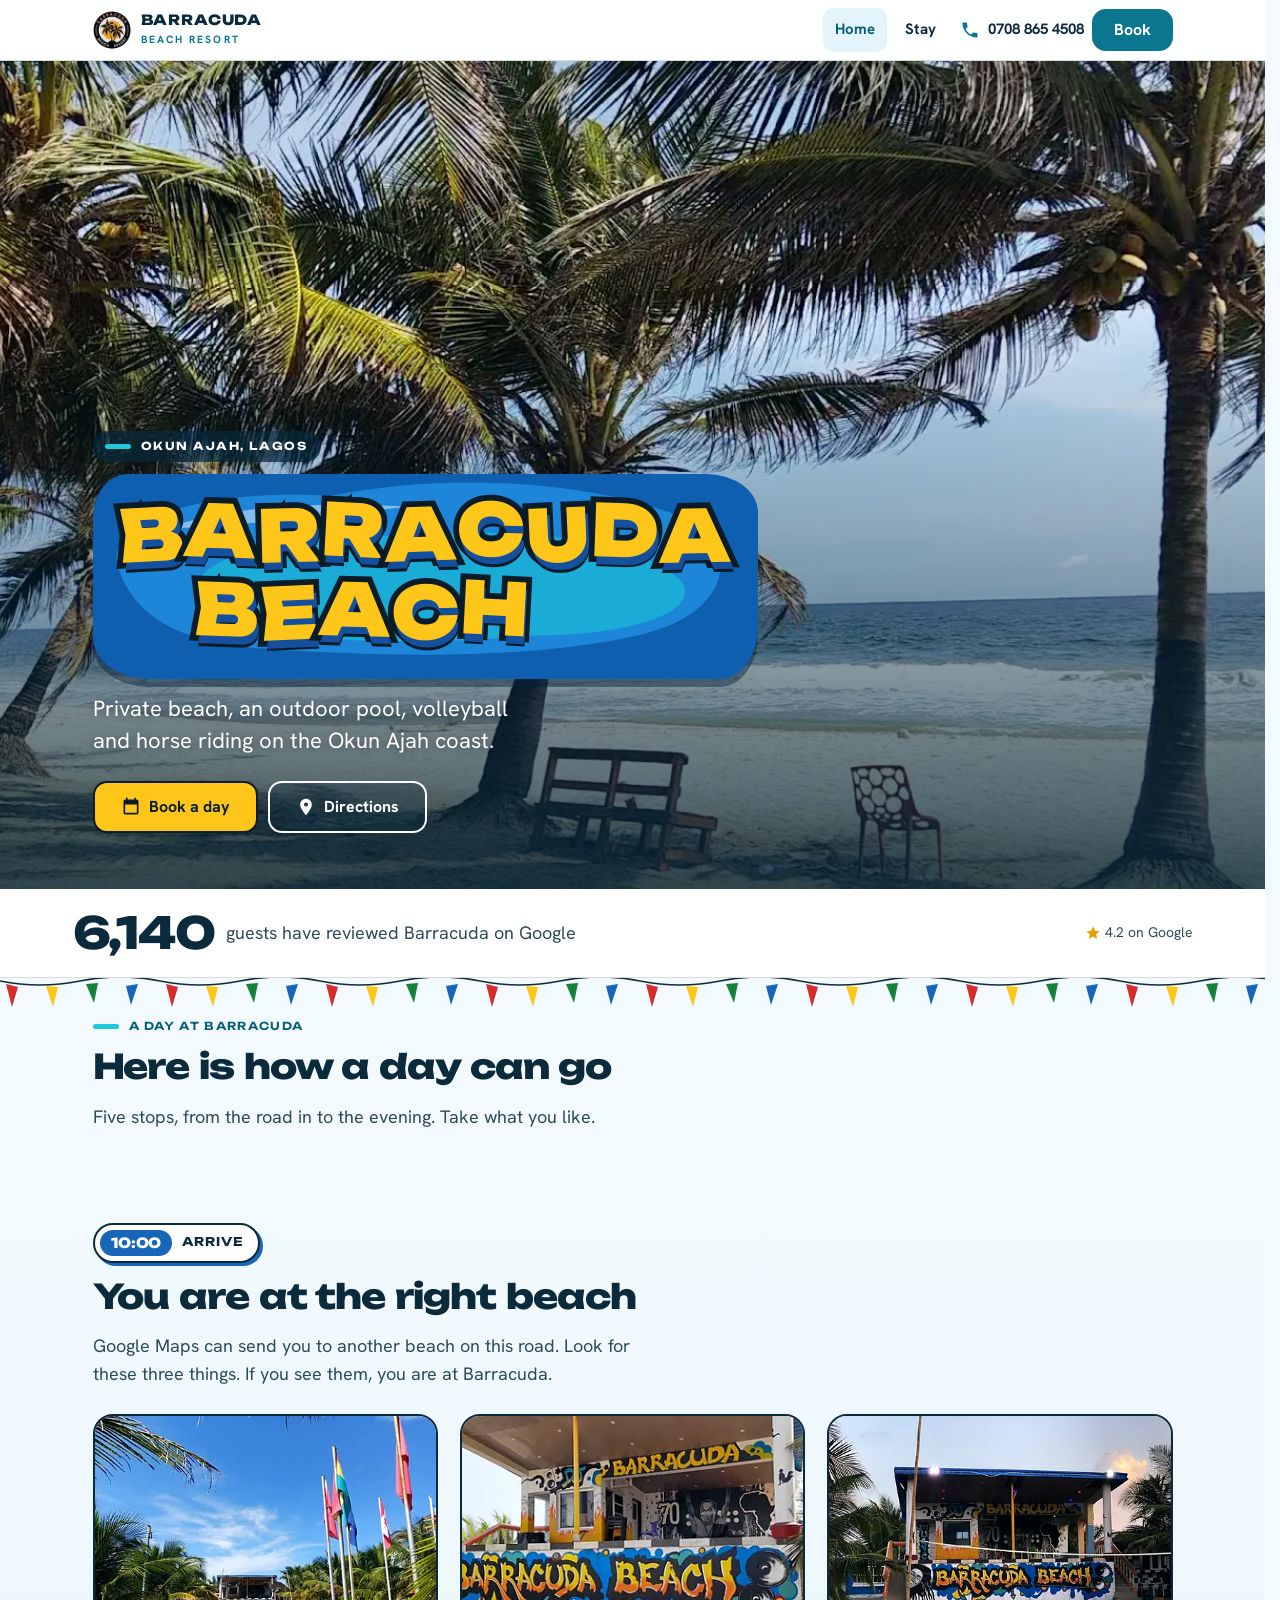
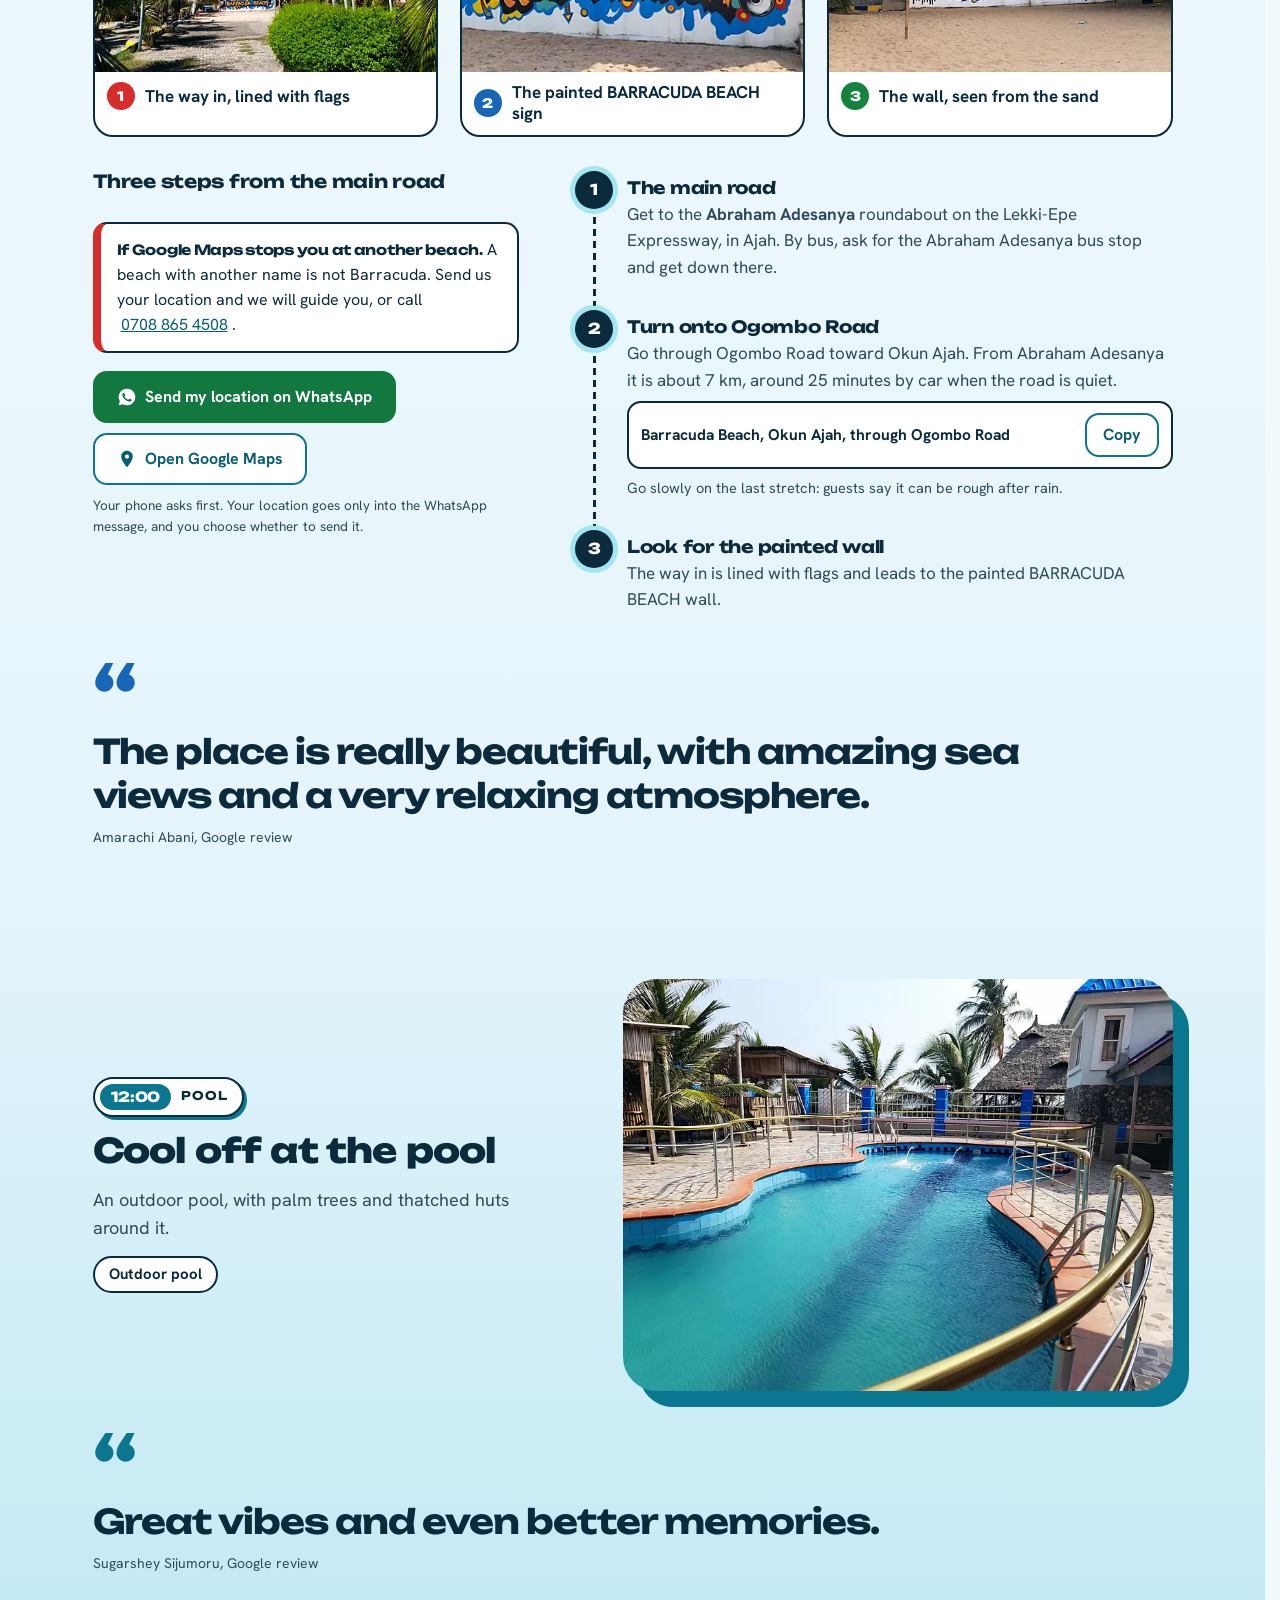
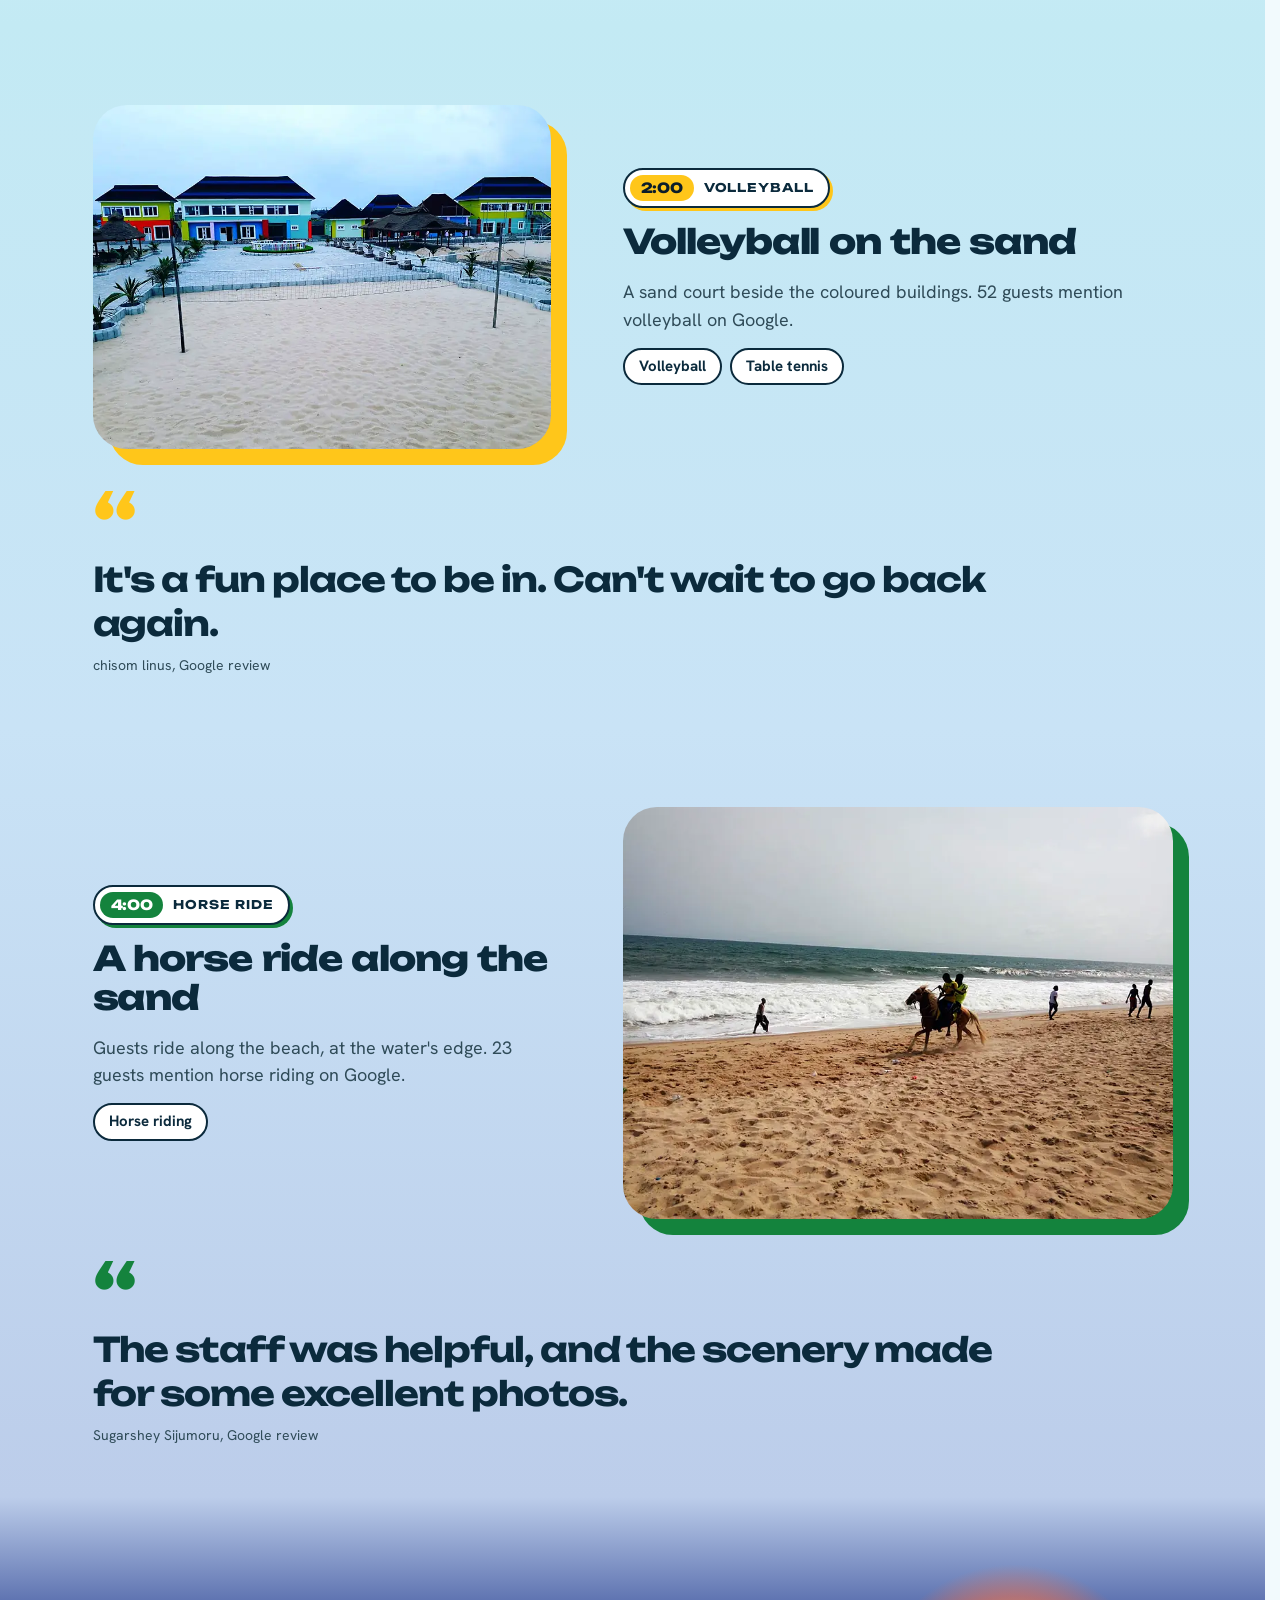
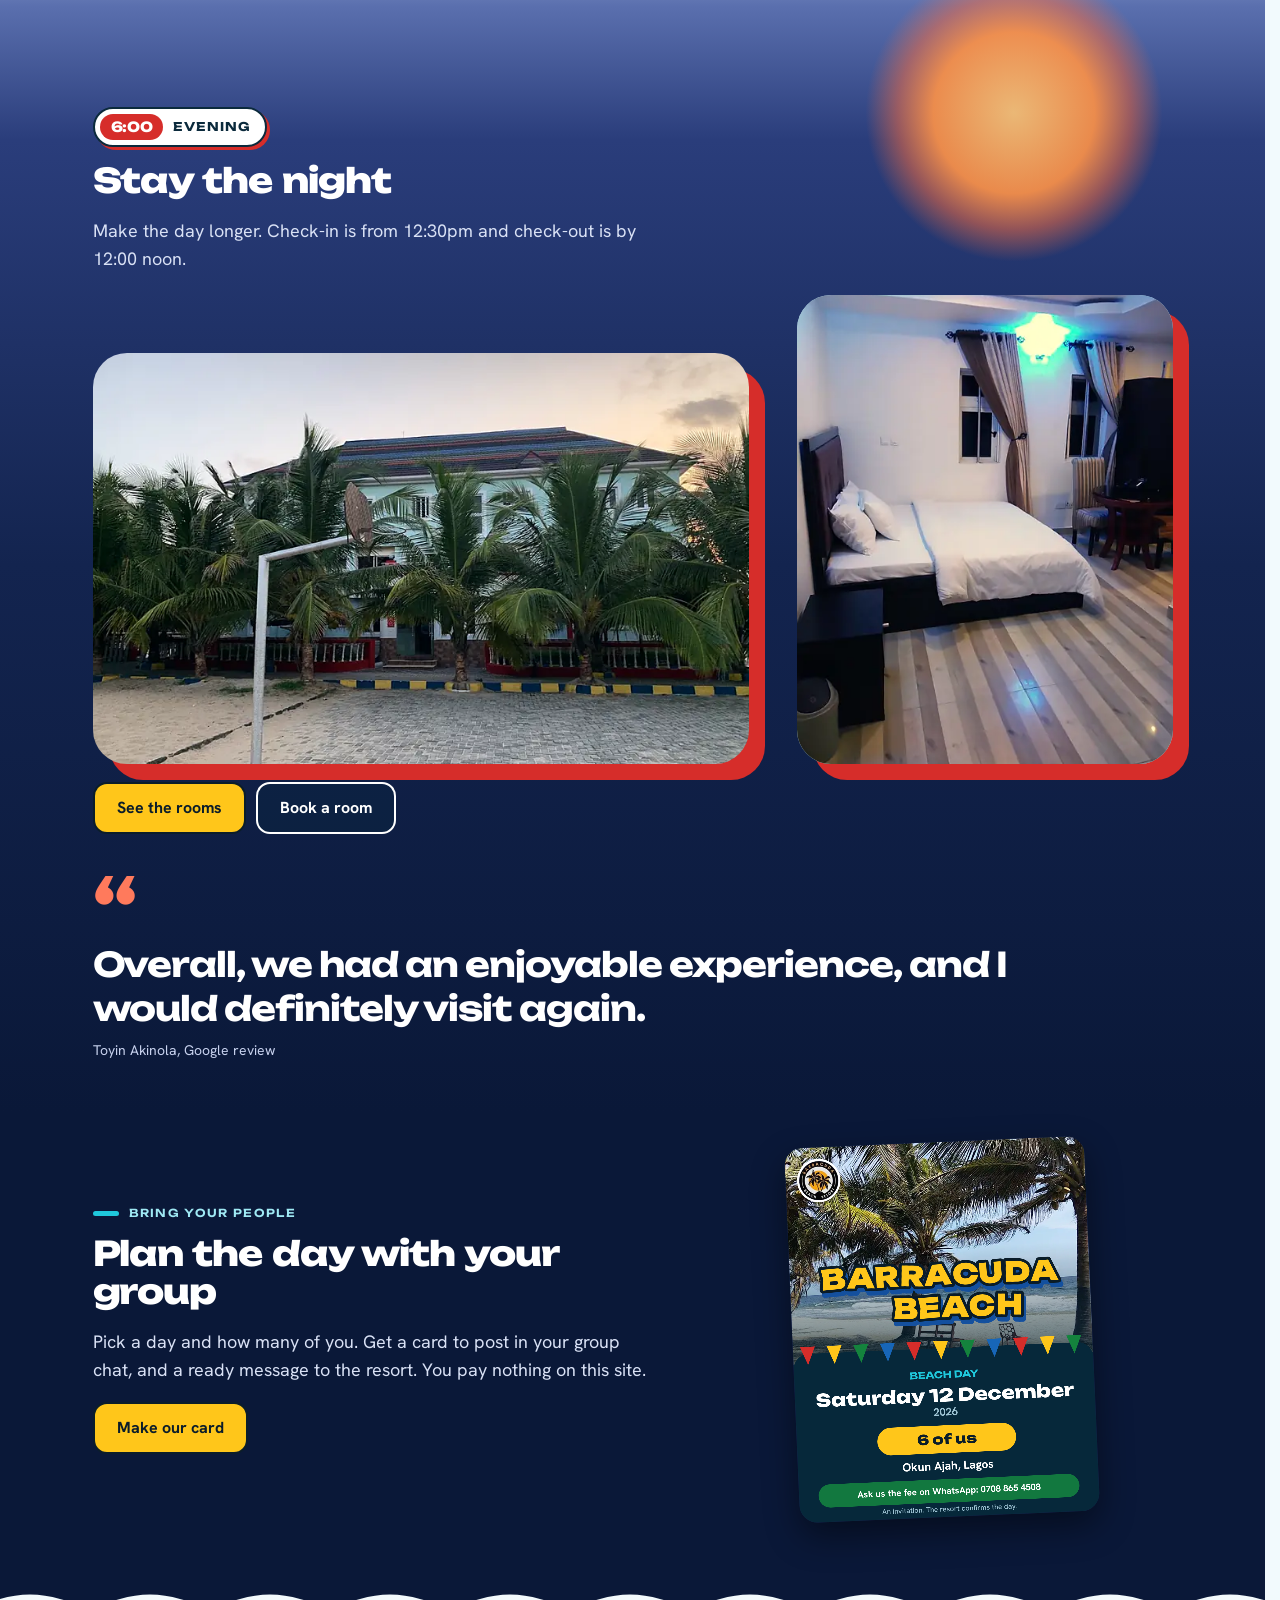
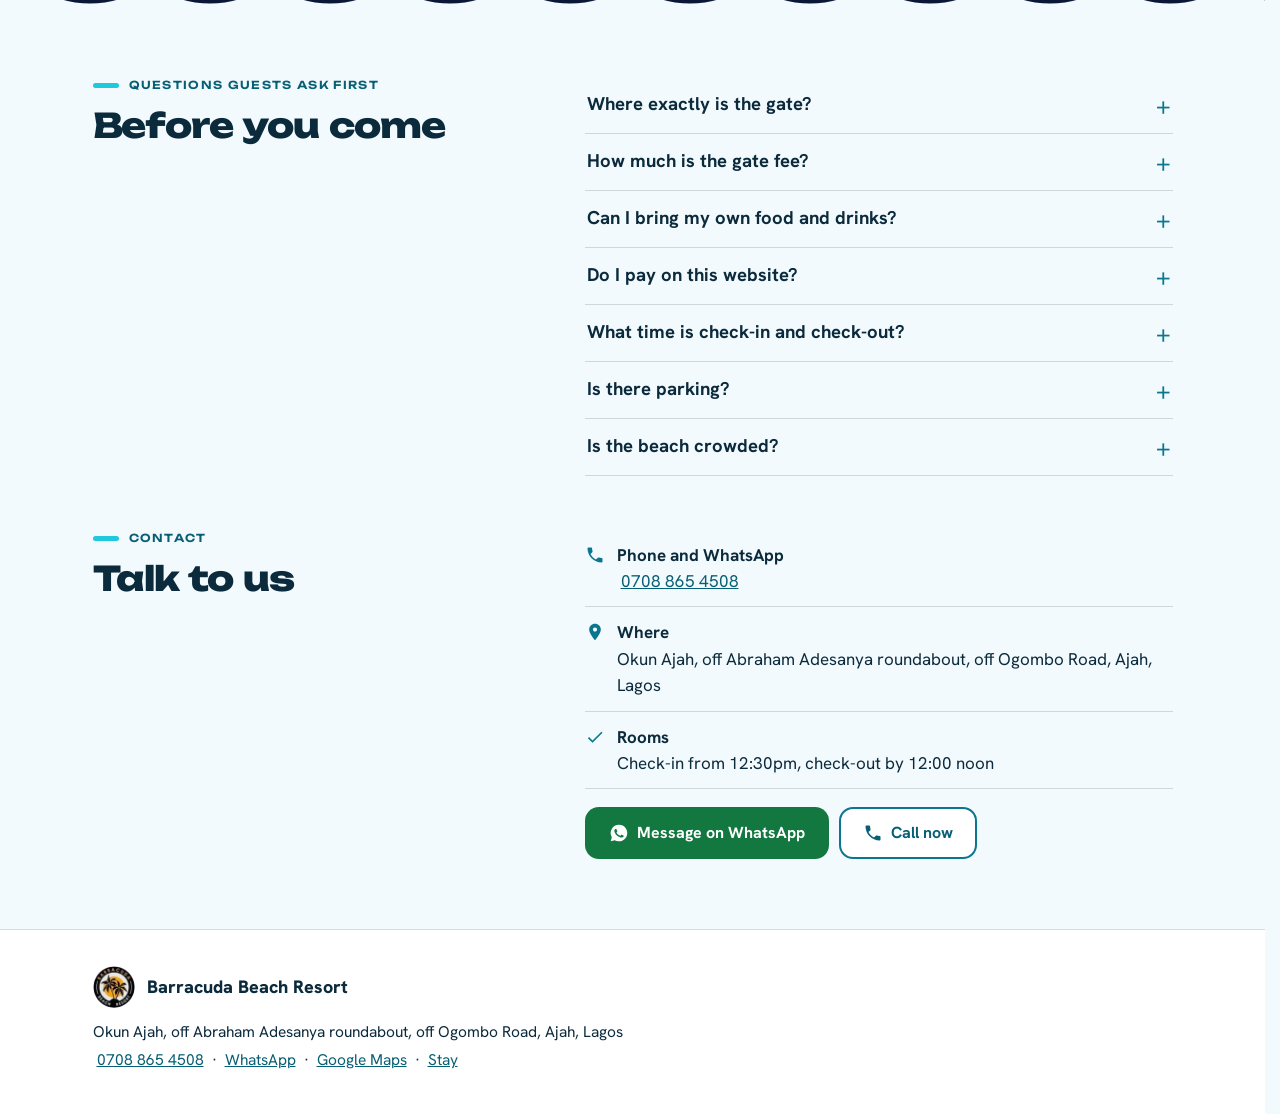
==== commit 9b60ddb8: "Barracuda preview v5 "The Wall": painted-wall hero, a day on the beach in five stops, arrival checke" ====
--- a/index.html
+++ b/index.html
@@ -3,38 +3,38 @@
 <head>
 <meta charset="utf-8">
 <meta name="viewport" content="width=device-width,initial-scale=1">
-<title>Barracuda Beach Resort | Spend the day at the beach, Okun Ajah, Lagos</title>
-<meta name="description" content="Barracuda Beach Resort in Okun Ajah, Lagos: how to find us, what to expect at the gate, and how to book a day visit or a room.">
+<title>Barracuda Beach Resort | A day at the beach, Okun Ajah, Lagos</title>
+<meta name="description" content="Barracuda Beach Resort in Okun Ajah, Lagos: know you are at the right beach, how to get there, and how to book a day or a room.">
 <meta name="robots" content="noindex, nofollow">
-<meta name="theme-color" content="#ffffff">
+<meta name="theme-color" content="#f2fafd">
 <link rel="icon" type="image/png" href="favicon.png">
 <link rel="preload" href="assets/fonts/unbounded.woff2" as="font" type="font/woff2" crossorigin>
 <link rel="preload" href="assets/fonts/hanken-grotesk.woff2" as="font" type="font/woff2" crossorigin>
-<link rel="preload" as="image" fetchpriority="high" imagesrcset="assets/img3/hero-640.webp 640w, assets/img3/hero-960.webp 960w, assets/img3/hero-1280.webp 1280w" imagesizes="100vw">
-<link rel="stylesheet" href="assets/site.css?v=1793395753">
-<script>document.documentElement.classList.add('js');try{var s=sessionStorage;if(/[?&]intro=1/.test(location.search)||!s.bbseen&&!location.hash)document.documentElement.classList.add('intro');s.bbseen=1}catch(e){}</script>
-<script src="assets/site.js?v=1793395753" defer></script>
+<link rel="preload" as="image" fetchpriority="high" imagesrcset="assets/img5/hero-640.webp 640w, assets/img5/hero-960.webp 960w, assets/img5/hero-1400.webp 1400w" imagesizes="100vw">
+<link rel="stylesheet" href="assets/wall.css?v=1793401823">
+<script>document.documentElement.classList.add('js');try{if(/[?&]review=1/.test(location.search))sessionStorage.bbreview='1';if(/[?&]review=0/.test(location.search))sessionStorage.removeItem('bbreview');if(sessionStorage.bbreview)document.documentElement.classList.add('review')}catch(e){}try{var s=sessionStorage;if(/[?&]intro=1/.test(location.search)||!s.bbseen&&!location.hash)document.documentElement.classList.add('intro');s.bbseen=1}catch(e){}</script>
+<script src="assets/wall.js?v=1793401823" defer></script>
 </head>
 <body>
 <div id="intro"><button type="button" class="iskip">Skip</button><div class="ib" aria-hidden="true"><img class="il" src="assets/logo-barracuda-320.webp" width="200" height="200" alt=""></div></div>
 <script>(function(){var d=document,h=d.documentElement,o=d.getElementById("intro");function end(){if(!h.classList.contains("intro"))return;h.classList.remove("intro");var f=o.contains(d.activeElement);o.remove();if(f){var t=d.querySelector("h1");if(t){t.tabIndex=-1;t.focus({preventScroll:true})}}window.dispatchEvent(new Event("introdone"))}if(!h.classList.contains("intro")){o.remove();return}if(getComputedStyle(o).animationName==="none"){end();return}o.addEventListener("animationend",function(e){if(e.target===o)end()});o.addEventListener("click",end);d.addEventListener("keydown",end);setTimeout(end,4500)})()</script>
-<div class="draftbar"><div class="wrap"><b>First look.</b> Placeholder pictures. Dashed tags: to confirm.</div></div>
+<div class="draftbar"><div class="wrap"><b>Review mode.</b> The dashed tags and the Pending list show what is not confirmed yet. Guests do not see them. <button type="button" data-open="pending">Pending list (12)</button> <button type="button" data-review-off>Hide review notes</button></div></div>
 <header class="top"><div class="wrap">
 <a class="logo" href="index.html" aria-label="Barracuda Beach Resort, home"><img src="assets/logo-barracuda-88.webp" width="38" height="38" alt=""><div><span>Barracuda</span><small>BEACH RESORT</small></div></a>
 <nav class="links" aria-label="Main"><a href="index.html" class="on" aria-current="page">Home</a><a href="rooms.html">Stay</a></nav>
 <div class="hr"><a class="hcall" href="tel:07088654508" aria-label="Call 0708 865 4508"><svg viewBox="0 0 24 24" aria-hidden="true"><path d="M6.62 10.79c1.44 2.83 3.76 5.14 6.59 6.59l2.2-2.2c.27-.27.67-.36 1.02-.24 1.12.37 2.33.57 3.57.57.55 0 1 .45 1 1V20c0 .55-.45 1-1 1-9.39 0-17-7.61-17-17 0-.55.45-1 1-1h3.5c.55 0 1 .45 1 1 0 1.25.2 2.45.57 3.57.11.35.03.74-.25 1.02l-2.2 2.2z"/></svg><b>0708 865 4508</b></a><button type="button" class="btn main hbook" data-open="book">Book</button></div>
 </div></header>
 <main>
-<section class="hero"><div class="ph"><img src="assets/img3/hero-960.webp" srcset="assets/img3/hero-640.webp 640w, assets/img3/hero-960.webp 960w, assets/img3/hero-1280.webp 1280w" sizes="100vw" width="1280" height="720" alt="Palm trees on the beach with waves rolling in and a wooden bench on the sand" fetchpriority="high" style="object-position:48% 50%"></div><div class="swell" aria-hidden="true"><svg class="w1" viewBox="0 0 2800 60" preserveAspectRatio="none"><path d="M0 26 Q175 10 350 26 T700 26 T1050 26 T1400 26 T1750 26 T2100 26 T2450 26 T2800 26 V60 H0Z"/></svg><svg class="w2" viewBox="0 0 1800 60" preserveAspectRatio="none"><path d="M0 34 Q225 20 450 34 T900 34 T1350 34 T1800 34 V60 H0Z"/></svg></div><div class="card"><div class="wrap"><div class="pnl"><p class="eyebrow">Okun Ajah, Lagos</p><h1>Spend the day at <span class="mk">Barracuda Beach</span></h1><p class="lead">Private beach, an outdoor pool, volleyball and horse riding on the Okun Ajah coast.</p><div class="acts"><button type="button" class="btn main" data-open="book"><svg viewBox="0 0 24 24" aria-hidden="true"><path d="M19 3h-1V1h-2v2H8V1H6v2H5a2 2 0 0 0-2 2v14a2 2 0 0 0 2 2h14a2 2 0 0 0 2-2V5a2 2 0 0 0-2-2zm0 16H5V9h14v10z"/></svg> Book a day</button><button type="button" class="btn line" data-open="route"><svg viewBox="0 0 24 24" aria-hidden="true"><path d="M12 2C8.13 2 5 5.13 5 9c0 5.25 7 13 7 13s7-7.75 7-13c0-3.87-3.13-7-7-7zm0 9.5c-1.38 0-2.5-1.12-2.5-2.5s1.12-2.5 2.5-2.5 2.5 1.12 2.5 2.5-1.12 2.5-2.5 2.5z"/></svg> How to get here</button></div><p class="rate"><svg viewBox="0 0 24 24" aria-hidden="true"><path d="M12 17.27 18.18 21l-1.64-7.03L22 9.24l-7.19-.61L12 2 9.19 8.63 2 9.24l5.46 4.73L5.82 21z"/></svg><b>4.2</b> on Google &middot; <b>6,140</b> reviews</p></div></div></div></section><section class="chap" style="padding:8px 0 0"><div class="wrap"><div class="tiles"><div><b>4.2</b><span>Google rating</span></div><div><b>6,140</b><span>guest reviews</span></div><div><b>12:30</b><span>room check-in</span></div></div></div></section><section class="chap"><div class="wrap"><p class="eyebrow">What guests come for</p><h2>A day on the sand</h2><p class="lead">The things guests mention most on Google.</p></div><div class="strip todo" tabindex="0" aria-label="Things to do, swipe sideways"><figure class="pc"><img src="assets/img3/beach-960.webp" srcset="assets/img3/beach-480.webp 480w, assets/img3/beach-960.webp 960w" sizes="(min-width:900px) 25vw, 78vw" width="960" height="444" alt="Thatched shelters under palm trees on the sand" loading="lazy" decoding="async" style="object-position:50% 55%"><figcaption><b>The beach</b><span>Palm trees, thatched shelters and open sand.</span><em>Private beach: 65 Google reviews</em></figcaption></figure><figure class="pc"><img src="assets/img3/pool-960.webp" srcset="assets/img3/pool-480.webp 480w, assets/img3/pool-960.webp 960w" sizes="(min-width:900px) 25vw, 78vw" width="960" height="720" alt="The outdoor pool with a gold rail, palm trees and thatched huts" loading="lazy" decoding="async" style="object-position:55% 50%"><figcaption><b>The pool</b><span>An outdoor pool, with palms and thatched huts around it.</span><em>Outdoor pool: listed on Google</em></figcaption></figure><figure class="pc"><img src="assets/img3/courts-960.webp" srcset="assets/img3/courts-480.webp 480w, assets/img3/courts-960.webp 960w" sizes="(min-width:900px) 25vw, 78vw" width="960" height="720" alt="A sand volleyball court with the coloured buildings behind" loading="lazy" decoding="async" style="object-position:50% 55%"><figcaption><b>Volleyball</b><span>A sand court beside the coloured buildings.</span><em>Volleyball: 52 Google reviews</em></figcaption></figure><figure class="pc"><img src="assets/img3/horse-960.webp" srcset="assets/img3/horse-480.webp 480w, assets/img3/horse-960.webp 960w" sizes="(min-width:900px) 25vw, 78vw" width="960" height="720" alt="Two people riding a horse along the beach" loading="lazy" decoding="async" style="object-position:45% 50%"><figcaption><b>Horse riding</b><span>Guests ride along the sand.</span><em>Horse riding: 23 Google reviews</em></figcaption></figure></div><div class="wrap"><ul class="pills"><li>Not crowded <span>45</span></li><li>Clean beach <span>31</span></li><li>Bring your own food <span>15</span></li><li>Table tennis <span>10</span></li></ul><p class="src">Counts of Google reviews that mention each, read from the resort's Google Maps page on 28 October 2026. Pictures are visitors' photos used as placeholders.</p></div></section><section class="chap tint"><div class="wrap two"><div class="head"><p class="eyebrow">How to find us</p><h2>Three steps from the main road</h2><p class="lead">Google Maps can send you to another beach on the same road. Follow these steps instead.</p><figure class="pic"><img src="assets/img3/colour-960.webp" srcset="assets/img3/colour-480.webp 480w, assets/img3/colour-960.webp 960w, assets/img3/colour-1400.webp 1400w" sizes="(min-width:900px) 40vw, 92vw" width="1400" height="788" alt="The coloured resort buildings and yellow sand under a blue sky" loading="lazy" decoding="async" style="object-position:50% 50%"><figcaption>The coloured buildings, seen from the sand. A visitor's photo, used as a placeholder.</figcaption></figure></div><div class="body"><ol class="steps"><li><span class="dot">1</span><div><h3>The main road</h3><p>Get to the <b>Abraham Adesanya</b> roundabout on the Lekki-Epe Expressway, in Ajah. By bus, ask for the Abraham Adesanya bus stop and get down there.</p></div></li><li><span class="dot">2</span><div><h3>Turn onto Ogombo Road</h3><p>Go through Ogombo Road toward Okun Ajah. From Abraham Adesanya it is about 7 km, around 25 minutes by car when the road is quiet (Google Maps, Sunday 25 October).</p><div class="say"><q class="sayText">Barracuda Beach, Okun Ajah, through Ogombo Road</q><button class="btn line copySay" type="button">Copy</button></div><p class="tip">Guests on Google say the road to the beach is rough: one says it is not tarred and a higher car is better, another says to avoid going when it rains. The resort will confirm. <span class="chip">To confirm</span></p></div></li><li><span class="dot">3</span><div><h3>Look for the painted sign</h3><p>The painted BARRACUDA BEACH sign is the one guests look for. The clear landmark just before the gate goes here. <span class="chip">To confirm</span></p></div></li></ol><div class="mapnote">The Google Maps pin for Barracuda sits on the beachfront beside Eco Beach Resort and Westside Beach Resort. It is being corrected. If Maps stops you at a beach with another name, you are not at Barracuda: call 0708 865 4508.</div><div class="acts"><a class="btn line" href="https://www.google.com/maps/search/?api=1&query=Barracuda+Beach+Resort+Okun+Ajah+Lagos"><svg viewBox="0 0 24 24" aria-hidden="true"><path d="M12 2C8.13 2 5 5.13 5 9c0 5.25 7 13 7 13s7-7.75 7-13c0-3.87-3.13-7-7-7zm0 9.5c-1.38 0-2.5-1.12-2.5-2.5s1.12-2.5 2.5-2.5 2.5 1.12 2.5 2.5-1.12 2.5-2.5 2.5z"/></svg> Open Google Maps</a><a class="btn wa" href="https://wa.me/2347088654508?text=Hello%20Barracuda%20Beach%20Resort.%20I%20am%20on%20my%20way%20and%20I%20am%20lost.%20Please%20help%20me%20find%20the%20gate."><svg viewBox="0 0 24 24" aria-hidden="true"><path d="M12 2a10 10 0 0 0-8.6 15.1L2 22l5-1.3A10 10 0 1 0 12 2zm5.2 14.2c-.2.6-1.2 1.2-1.7 1.2-.5.1-1 .2-3.3-.7-2.8-1.2-4.6-4-4.7-4.2-.1-.2-1.1-1.5-1.1-2.8 0-1.3.7-2 .9-2.2.2-.3.5-.3.7-.3h.5c.2 0 .4 0 .6.5l.8 2c.1.2.1.4 0 .5l-.3.5-.4.4c-.1.1-.3.3-.1.6.2.3.8 1.3 1.7 2.1 1.2 1 2.1 1.3 2.4 1.5.3.1.5.1.6-.1l.9-1.1c.2-.3.4-.2.6-.1l1.9.9c.3.1.5.2.5.3.1.2.1.6-.1 1.2z"/></svg> I am lost: WhatsApp</a></div><p class="src">The Maps button opens Google's own listing until the pin is corrected. Exact gate pin <span class="chip">To confirm</span></p></div></div></section><section class="chap" style="padding-bottom:0"><div class="wrap"><figure class="pic wide"><img src="assets/img3/sign-960.webp" srcset="assets/img3/sign-480.webp 480w, assets/img3/sign-960.webp 960w" sizes="(min-width:900px) 1000px, 92vw" width="960" height="540" alt="The painted BARRACUDA BEACH sign on the beach bar" loading="lazy" decoding="async" style="object-position:50% 45%"><figcaption><b>The painted sign.</b> Look for it on the sand side. A visitor's photo, used as a placeholder.</figcaption></figure></div></section><section class="chap"><div class="wrap two"><div class="head"><p class="eyebrow">At the gate</p><h2>No surprises at the gate</h2><p class="lead">Guests should know the fee and the rules before they leave home. This card holds them.</p><figure class="pic"><img src="assets/img3/flags-960.webp" srcset="assets/img3/flags-480.webp 480w, assets/img3/flags-960.webp 960w" sizes="(min-width:900px) 40vw, 92vw" width="960" height="719" alt="A path lined with flags and palm trees leading to the beach bar" loading="lazy" decoding="async" style="object-position:55% 50%"><figcaption>The way in, lined with flags. A visitor's photo, used as a placeholder.</figcaption></figure></div><div class="body"><div class="gate"><h3>At the gate: what to expect</h3><dl><div class="row"><dt>Gate fee, adult and child</dt><dd>The exact amounts go here. 62 guests mention the gate fee on Google. <span class="chip">To confirm</span></dd></div><div class="row"><dt>What the fee covers</dt><dd>What a guest gets for it (beach, pool, seats). <span class="chip">To confirm</span></dd></div><div class="row"><dt>Food and drinks from outside</dt><dd>15 guests mention it on Google. The rule goes here. <span class="chip">To confirm</span></dd></div><div class="row"><dt>Parking</dt><dd>Free parking is listed on Google. <span class="chip">To confirm</span></dd></div><div class="row"><dt>Gate opening hours</dt><dd>The hours go here. <span class="chip">To confirm</span></dd></div><div class="row"><dt>How to pay at the gate</dt><dd>Cash, transfer or both. <span class="chip">To confirm</span></dd></div></dl></div></div></div></section><section class="chap tint"><div class="wrap stay"><figure class="pic tall"><img src="assets/img3/room-800.webp" srcset="assets/img3/room-480.webp 480w, assets/img3/room-800.webp 800w, assets/img3/room-1200.webp 1200w" sizes="(min-width:900px) 40vw, 92vw" width="1200" height="1600" alt="A bedroom with a made bed and a window" loading="lazy" decoding="async" style="object-position:50% 55%"></figure><div><p class="eyebrow">Stay the night</p><h2>About 46 standard rooms <span class="chip">To confirm</span></h2><p class="lead">Check-in from 12:30pm, check-out by 12:00 noon, as listed on the resort's Google page.</p><div class="acts"><a class="btn main" href="rooms.html">See the rooms</a><button type="button" class="btn line" data-open="book" data-lane="room">Book a room</button></div></div></div></section><section class="chap deep"><div class="wrap"><p class="eyebrow">What guests say</p><h2>6,140 guests have reviewed Barracuda</h2><p class="lead">Rated 4.2 on Google.</p><div class="score"><b>4.2</b><div><div class="stars" aria-hidden="true"><svg viewBox="0 0 24 24" aria-hidden="true"><path d="M12 17.27 18.18 21l-1.64-7.03L22 9.24l-7.19-.61L12 2 9.19 8.63 2 9.24l5.46 4.73L5.82 21z"/></svg><svg viewBox="0 0 24 24" aria-hidden="true"><path d="M12 17.27 18.18 21l-1.64-7.03L22 9.24l-7.19-.61L12 2 9.19 8.63 2 9.24l5.46 4.73L5.82 21z"/></svg><svg viewBox="0 0 24 24" aria-hidden="true"><path d="M12 17.27 18.18 21l-1.64-7.03L22 9.24l-7.19-.61L12 2 9.19 8.63 2 9.24l5.46 4.73L5.82 21z"/></svg><svg viewBox="0 0 24 24" aria-hidden="true"><path d="M12 17.27 18.18 21l-1.64-7.03L22 9.24l-7.19-.61L12 2 9.19 8.63 2 9.24l5.46 4.73L5.82 21z"/></svg></div><small>from 6,140 reviews on Google</small></div></div><div class="strip rev" tabindex="0" aria-label="Guest reviews, swipe sideways"><figure><div class="stars" aria-hidden="true"><svg viewBox="0 0 24 24" aria-hidden="true"><path d="M12 17.27 18.18 21l-1.64-7.03L22 9.24l-7.19-.61L12 2 9.19 8.63 2 9.24l5.46 4.73L5.82 21z"/></svg><svg viewBox="0 0 24 24" aria-hidden="true"><path d="M12 17.27 18.18 21l-1.64-7.03L22 9.24l-7.19-.61L12 2 9.19 8.63 2 9.24l5.46 4.73L5.82 21z"/></svg><svg viewBox="0 0 24 24" aria-hidden="true"><path d="M12 17.27 18.18 21l-1.64-7.03L22 9.24l-7.19-.61L12 2 9.19 8.63 2 9.24l5.46 4.73L5.82 21z"/></svg><svg viewBox="0 0 24 24" aria-hidden="true"><path d="M12 17.27 18.18 21l-1.64-7.03L22 9.24l-7.19-.61L12 2 9.19 8.63 2 9.24l5.46 4.73L5.82 21z"/></svg></div><blockquote>Great vibes and even better memories. We really enjoyed the beachside activities and the relaxing environment. The staff was helpful, and the scenery made for some excellent photos. Highly recommend for a day out with friends or family.</blockquote><figcaption><b>Sugarshey Sijumoru</b><small>6 months ago, Google review (read 28 Oct 2026)</small></figcaption></figure><figure><div class="stars" aria-hidden="true"><svg viewBox="0 0 24 24" aria-hidden="true"><path d="M12 17.27 18.18 21l-1.64-7.03L22 9.24l-7.19-.61L12 2 9.19 8.63 2 9.24l5.46 4.73L5.82 21z"/></svg><svg viewBox="0 0 24 24" aria-hidden="true"><path d="M12 17.27 18.18 21l-1.64-7.03L22 9.24l-7.19-.61L12 2 9.19 8.63 2 9.24l5.46 4.73L5.82 21z"/></svg><svg viewBox="0 0 24 24" aria-hidden="true"><path d="M12 17.27 18.18 21l-1.64-7.03L22 9.24l-7.19-.61L12 2 9.19 8.63 2 9.24l5.46 4.73L5.82 21z"/></svg><svg viewBox="0 0 24 24" aria-hidden="true"><path d="M12 17.27 18.18 21l-1.64-7.03L22 9.24l-7.19-.61L12 2 9.19 8.63 2 9.24l5.46 4.73L5.82 21z"/></svg></div><blockquote>The beach is nice, space is great. There is a section for volleyball and a swimming pool. …</blockquote><figcaption><b>Emmanuel Ekanem (RealityEmma)</b><small>4 months ago, Google review (read 28 Oct 2026)</small></figcaption></figure><figure><div class="stars" aria-hidden="true"><svg viewBox="0 0 24 24" aria-hidden="true"><path d="M12 17.27 18.18 21l-1.64-7.03L22 9.24l-7.19-.61L12 2 9.19 8.63 2 9.24l5.46 4.73L5.82 21z"/></svg><svg viewBox="0 0 24 24" aria-hidden="true"><path d="M12 17.27 18.18 21l-1.64-7.03L22 9.24l-7.19-.61L12 2 9.19 8.63 2 9.24l5.46 4.73L5.82 21z"/></svg><svg viewBox="0 0 24 24" aria-hidden="true"><path d="M12 17.27 18.18 21l-1.64-7.03L22 9.24l-7.19-.61L12 2 9.19 8.63 2 9.24l5.46 4.73L5.82 21z"/></svg><svg viewBox="0 0 24 24" aria-hidden="true"><path d="M12 17.27 18.18 21l-1.64-7.03L22 9.24l-7.19-.61L12 2 9.19 8.63 2 9.24l5.46 4.73L5.82 21z"/></svg><svg viewBox="0 0 24 24" aria-hidden="true"><path d="M12 17.27 18.18 21l-1.64-7.03L22 9.24l-7.19-.61L12 2 9.19 8.63 2 9.24l5.46 4.73L5.82 21z"/></svg></div><blockquote>The beach is located in a calm, serene environment with fun activities and a bit cheaper than most island beaches. It's a fun place to be in. Can't wait to go back again.</blockquote><figcaption><b>chisom linus</b><small>4 months ago, Google review (read 28 Oct 2026)</small></figcaption></figure><figure><div class="stars" aria-hidden="true"><svg viewBox="0 0 24 24" aria-hidden="true"><path d="M12 17.27 18.18 21l-1.64-7.03L22 9.24l-7.19-.61L12 2 9.19 8.63 2 9.24l5.46 4.73L5.82 21z"/></svg><svg viewBox="0 0 24 24" aria-hidden="true"><path d="M12 17.27 18.18 21l-1.64-7.03L22 9.24l-7.19-.61L12 2 9.19 8.63 2 9.24l5.46 4.73L5.82 21z"/></svg><svg viewBox="0 0 24 24" aria-hidden="true"><path d="M12 17.27 18.18 21l-1.64-7.03L22 9.24l-7.19-.61L12 2 9.19 8.63 2 9.24l5.46 4.73L5.82 21z"/></svg><svg viewBox="0 0 24 24" aria-hidden="true"><path d="M12 17.27 18.18 21l-1.64-7.03L22 9.24l-7.19-.61L12 2 9.19 8.63 2 9.24l5.46 4.73L5.82 21z"/></svg></div><blockquote>… The beach was much cleaner than it was during my first visit in 2019, and I noticed a lot of improvements. Overall, we had an enjoyable experience, and I would definitely visit again.</blockquote><figcaption><b>Toyin Akinola</b><small>A month ago, Google review (read 28 Oct 2026)</small></figcaption></figure><figure><div class="stars" aria-hidden="true"><svg viewBox="0 0 24 24" aria-hidden="true"><path d="M12 17.27 18.18 21l-1.64-7.03L22 9.24l-7.19-.61L12 2 9.19 8.63 2 9.24l5.46 4.73L5.82 21z"/></svg><svg viewBox="0 0 24 24" aria-hidden="true"><path d="M12 17.27 18.18 21l-1.64-7.03L22 9.24l-7.19-.61L12 2 9.19 8.63 2 9.24l5.46 4.73L5.82 21z"/></svg><svg viewBox="0 0 24 24" aria-hidden="true"><path d="M12 17.27 18.18 21l-1.64-7.03L22 9.24l-7.19-.61L12 2 9.19 8.63 2 9.24l5.46 4.73L5.82 21z"/></svg><svg viewBox="0 0 24 24" aria-hidden="true"><path d="M12 17.27 18.18 21l-1.64-7.03L22 9.24l-7.19-.61L12 2 9.19 8.63 2 9.24l5.46 4.73L5.82 21z"/></svg><svg viewBox="0 0 24 24" aria-hidden="true"><path d="M12 17.27 18.18 21l-1.64-7.03L22 9.24l-7.19-.61L12 2 9.19 8.63 2 9.24l5.46 4.73L5.82 21z"/></svg></div><blockquote>I visited Barracuda Beach Resort this weekend and honestly, it was a great experience. The place is really beautiful, with amazing sea views and a very relaxing atmosphere. There are clean swimming pools, nice hotel spaces, and plenty of spots to just sit and enjoy the scenery. …</blockquote><figcaption><b>Amarachi Abani</b><small>6 months ago, Google review (read 28 Oct 2026)</small></figcaption></figure><figure><div class="stars" aria-hidden="true"><svg viewBox="0 0 24 24" aria-hidden="true"><path d="M12 17.27 18.18 21l-1.64-7.03L22 9.24l-7.19-.61L12 2 9.19 8.63 2 9.24l5.46 4.73L5.82 21z"/></svg><svg viewBox="0 0 24 24" aria-hidden="true"><path d="M12 17.27 18.18 21l-1.64-7.03L22 9.24l-7.19-.61L12 2 9.19 8.63 2 9.24l5.46 4.73L5.82 21z"/></svg><svg viewBox="0 0 24 24" aria-hidden="true"><path d="M12 17.27 18.18 21l-1.64-7.03L22 9.24l-7.19-.61L12 2 9.19 8.63 2 9.24l5.46 4.73L5.82 21z"/></svg><svg viewBox="0 0 24 24" aria-hidden="true"><path d="M12 17.27 18.18 21l-1.64-7.03L22 9.24l-7.19-.61L12 2 9.19 8.63 2 9.24l5.46 4.73L5.82 21z"/></svg></div><blockquote>I went here on a good sunny Saturday. The experience was great, my girl enjoyed it. …</blockquote><figcaption><b>GOODRICH OKORO (Rich)</b><small>6 months ago, Google review (read 28 Oct 2026)</small></figcaption></figure></div><p class="src">Guests quoted word for word from the resort's Google page, read 28 October 2026. Trimmed only at a sentence end, with "..." marking the gap. <a href="https://www.google.com/maps/search/?api=1&query=Barracuda+Beach+Resort+Okun+Ajah+Lagos">Read all the reviews on Google</a></p></div></section><section class="chap tint"><div class="wrap two"><div class="head"><p class="eyebrow">Questions guests ask first</p><h2>Before you come</h2></div><div class="body"><div class="faq"><details><summary>Where exactly is the gate?</summary><p>Follow the three steps under "How to find us": Abraham Adesanya, then Ogombo Road, then the painted sign. Do not follow the Google Maps pin on its own, because it is being corrected and may stop at another beach.</p></details><details><summary>How much is the gate fee?</summary><p>The exact amount will be written here by the resort, so there is no argument at the gate. <span class="chip">To confirm</span></p></details><details><summary>Can I bring my own food and drinks?</summary><p>15 guests mention bringing their own food on Google. The resort's rule will be written here. <span class="chip">To confirm</span></p></details><details><summary>Do I pay on this website?</summary><p>No. You send a request, the resort replies on WhatsApp and confirms the day. How you pay is agreed with them. <span class="chip">To confirm</span></p></details><details><summary>What time is check-in and check-out?</summary><p>Check-in is from 12:30pm and check-out is by 12:00 noon, as listed on the resort's Google page.</p></details><details><summary>Is there parking?</summary><p>Free parking is listed on the resort's Google page. <span class="chip">To confirm</span></p></details><details><summary>Is the beach crowded?</summary><p>45 guests on Google say it is not crowded. Busy days can differ, so ask when you send your request.</p></details></div></div></div></section><section class="chap"><div class="wrap two"><div class="head"><p class="eyebrow">Contact</p><h2>Talk to us</h2></div><div class="body contact"><div class="row"><svg viewBox="0 0 24 24" aria-hidden="true"><path d="M6.62 10.79c1.44 2.83 3.76 5.14 6.59 6.59l2.2-2.2c.27-.27.67-.36 1.02-.24 1.12.37 2.33.57 3.57.57.55 0 1 .45 1 1V20c0 .55-.45 1-1 1-9.39 0-17-7.61-17-17 0-.55.45-1 1-1h3.5c.55 0 1 .45 1 1 0 1.25.2 2.45.57 3.57.11.35.03.74-.25 1.02l-2.2 2.2z"/></svg><div><b>Phone and WhatsApp</b><br><a href="tel:07088654508">0708 865 4508</a> <span class="chip">To confirm</span></div></div><div class="row"><svg viewBox="0 0 24 24" aria-hidden="true"><path d="M12 2C8.13 2 5 5.13 5 9c0 5.25 7 13 7 13s7-7.75 7-13c0-3.87-3.13-7-7-7zm0 9.5c-1.38 0-2.5-1.12-2.5-2.5s1.12-2.5 2.5-2.5 2.5 1.12 2.5 2.5-1.12 2.5-2.5 2.5z"/></svg><div><b>Where</b><br>Okun Ajah, off Abraham Adesanya roundabout, off Ogombo Road, Ajah, Lagos</div></div><div class="row"><svg viewBox="0 0 24 24" aria-hidden="true"><path d="M9 16.17 4.83 12l-1.42 1.41L9 19 21 7l-1.41-1.41z"/></svg><div><b>Rooms</b><br>Check-in from 12:30pm, check-out by 12:00 noon (as listed on Google)</div></div><div class="row"><svg viewBox="0 0 24 24" aria-hidden="true"><path d="M9 16.17 4.83 12l-1.42 1.41L9 19 21 7l-1.41-1.41z"/></svg><div><b>Gate hours</b><br>The opening hours of the gate go here. <span class="chip">To confirm</span></div></div><div class="acts"><a class="btn wa" href="https://wa.me/2347088654508?text=Hello%20Barracuda%20Beach%20Resort.%20I%20have%20a%20question."><svg viewBox="0 0 24 24" aria-hidden="true"><path d="M12 2a10 10 0 0 0-8.6 15.1L2 22l5-1.3A10 10 0 1 0 12 2zm5.2 14.2c-.2.6-1.2 1.2-1.7 1.2-.5.1-1 .2-3.3-.7-2.8-1.2-4.6-4-4.7-4.2-.1-.2-1.1-1.5-1.1-2.8 0-1.3.7-2 .9-2.2.2-.3.5-.3.7-.3h.5c.2 0 .4 0 .6.5l.8 2c.1.2.1.4 0 .5l-.3.5-.4.4c-.1.1-.3.3-.1.6.2.3.8 1.3 1.7 2.1 1.2 1 2.1 1.3 2.4 1.5.3.1.5.1.6-.1l.9-1.1c.2-.3.4-.2.6-.1l1.9.9c.3.1.5.2.5.3.1.2.1.6-.1 1.2z"/></svg> Message on WhatsApp</a><a class="btn line" href="tel:07088654508"><svg viewBox="0 0 24 24" aria-hidden="true"><path d="M6.62 10.79c1.44 2.83 3.76 5.14 6.59 6.59l2.2-2.2c.27-.27.67-.36 1.02-.24 1.12.37 2.33.57 3.57.57.55 0 1 .45 1 1V20c0 .55-.45 1-1 1-9.39 0-17-7.61-17-17 0-.55.45-1 1-1h3.5c.55 0 1 .45 1 1 0 1.25.2 2.45.57 3.57.11.35.03.74-.25 1.02l-2.2 2.2z"/></svg> Call now</a></div></div></div></section>
+<nav class="rail" aria-hidden="true"><i data-s="arrive">10:00</i><i data-s="pool">12:00</i><i data-s="volley">2:00</i><i data-s="horse">4:00</i><i data-s="dusk">6:00</i></nav><section class="hero"><div class="ph"><img src="assets/img5/hero-960.webp" srcset="assets/img5/hero-640.webp 640w, assets/img5/hero-960.webp 960w, assets/img5/hero-1400.webp 1400w" sizes="100vw" width="1400" height="788" alt="Palm trees on the beach with waves rolling in and a wooden bench on the sand" fetchpriority="high"></div><div class="hero-in wrap"><p class="kick">Okun Ajah, Lagos</p><h1 class="wallh"><span class="sr">Barracuda Beach</span><span class="paint" aria-hidden="true"><svg class="cloud" viewBox="0 0 360 150" preserveAspectRatio="none" aria-hidden="true"><path d="M14 70C4 38 52 10 128 16C196 -2 268 6 316 30C352 50 346 100 300 116C244 136 160 134 96 128C42 124 22 100 14 70Z"/><path class="b" d="M60 96C40 70 92 40 170 46C240 36 298 52 318 78C330 100 292 118 240 118C170 126 96 126 60 96Z"/><path class="w" d="M40 40C70 24 120 20 170 24C130 30 80 38 40 40Z"/></svg><span class="ln"><span class="l" style="--i:0;--r:-3deg;--y:0.03em">B</span><span class="l" style="--i:1;--r:2deg;--y:-0.02em">A</span><span class="l" style="--i:2;--r:-1.5deg;--y:0.04em">R</span><span class="l" style="--i:3;--r:3deg;--y:-0.03em">R</span><span class="l" style="--i:4;--r:-2deg;--y:0.02em">A</span><span class="l" style="--i:5;--r:1.5deg;--y:-0.04em">C</span><span class="l" style="--i:6;--r:-2.5deg;--y:0.03em">U</span><span class="l" style="--i:7;--r:2deg;--y:-0.02em">D</span><span class="l" style="--i:8;--r:-1deg;--y:0.04em">A</span></span><span class="ln"><span class="l" style="--i:9;--r:2deg;--y:-0.02em">B</span><span class="l" style="--i:10;--r:-2.5deg;--y:0.03em">E</span><span class="l" style="--i:11;--r:1.5deg;--y:-0.03em">A</span><span class="l" style="--i:12;--r:-1.5deg;--y:0.02em">C</span><span class="l" style="--i:13;--r:3deg;--y:-0.04em">H</span></span></span></h1><p class="sub">Private beach, an outdoor pool, volleyball and horse riding on the Okun Ajah coast.</p><div class="acts"><button type="button" class="btn yel" data-open="book"><svg viewBox="0 0 24 24" aria-hidden="true"><path d="M19 3h-1V1h-2v2H8V1H6v2H5a2 2 0 0 0-2 2v14a2 2 0 0 0 2 2h14a2 2 0 0 0 2-2V5a2 2 0 0 0-2-2zm0 16H5V9h14v10z"/></svg> Book a day</button><button type="button" class="btn ghost" data-open="route"><svg viewBox="0 0 24 24" aria-hidden="true"><path d="M12 2C8.13 2 5 5.13 5 9c0 5.25 7 13 7 13s7-7.75 7-13c0-3.87-3.13-7-7-7zm0 9.5c-1.38 0-2.5-1.12-2.5-2.5s1.12-2.5 2.5-2.5 2.5 1.12 2.5 2.5-1.12 2.5-2.5 2.5z"/></svg> Directions</button></div></div></section><div class="proof"><div class="proofw"><b>6,140</b><span>guests have reviewed Barracuda on Google</span><em><svg viewBox="0 0 24 24" aria-hidden="true"><path d="M12 17.27 18.18 21l-1.64-7.03L22 9.24l-7.19-.61L12 2 9.19 8.63 2 9.24l5.46 4.73L5.82 21z"/></svg>4.2 on Google</em></div></div><div class="bunting" aria-hidden="true"></div><section class="day-head"><div class="wrap"><p class="eyebrow">A day at Barracuda</p><h2>Here is how a day can go</h2><p class="lead">Five stops, from the road in to the evening. Take what you like.</p></div></section><section class="stop s-arrive" data-stop="arrive"><div class="wrap"><div class="clock"><b>10:00</b><span>Arrive</span></div><h2>You are at the right beach</h2><p class="lead">Google Maps can send you to another beach on this road. Look for these three things. If you see them, you are at Barracuda.</p><div class="looks" role="list" tabindex="0" aria-label="Does it look like this? Swipe sideways"><figure class="look" role="listitem"><div><img src="assets/img5/flags-800.webp" srcset="assets/img5/flags-480.webp 480w, assets/img5/flags-800.webp 800w, assets/img5/flags-1080.webp 1080w" sizes="(min-width:900px) 360px, 74vw" width="1080" height="809" alt="A path lined with flags and palm trees leading to the painted beach bar" loading="lazy" decoding="async"></div><figcaption><i>1</i>The way in, lined with flags</figcaption></figure><figure class="look" role="listitem"><div><img src="assets/img5/sign-800.webp" srcset="assets/img5/sign-480.webp 480w, assets/img5/sign-800.webp 800w, assets/img5/sign-1200.webp 1200w" sizes="(min-width:900px) 360px, 74vw" width="1200" height="675" alt="The painted BARRACUDA BEACH sign on the beach bar" loading="lazy" decoding="async" style="object-position:30% 50%"></div><figcaption><i>2</i>The painted BARRACUDA BEACH sign</figcaption></figure><figure class="look" role="listitem"><div><img src="assets/img5/wall-800.webp" srcset="assets/img5/wall-480.webp 480w, assets/img5/wall-800.webp 800w, assets/img5/wall-1200.webp 1200w" sizes="(min-width:900px) 360px, 74vw" width="1200" height="900" alt="The painted wall of the beach bar, seen from the sand" loading="lazy" decoding="async" style="object-position:50% 40%"></div><figcaption><i>3</i>The wall, seen from the sand</figcaption></figure></div><div class="arrive-grid"><div class="ah"><h3>Three steps from the main road</h3></div><ol class="route"><li><span class="dot">1</span><div><h3>The main road</h3><p>Get to the <b>Abraham Adesanya</b> roundabout on the Lekki-Epe Expressway, in Ajah. By bus, ask for the Abraham Adesanya bus stop and get down there.</p></div></li><li><span class="dot">2</span><div><h3>Turn onto Ogombo Road</h3><p>Go through Ogombo Road toward Okun Ajah. From Abraham Adesanya it is about 7 km, around 25 minutes by car when the road is quiet.</p><div class="say"><q class="sayText">Barracuda Beach, Okun Ajah, through Ogombo Road</q><button class="btn line copySay" type="button">Copy</button></div><p class="tip">Go slowly on the last stretch: guests say it can be rough after rain.</p></div></li><li><span class="dot">3</span><div><h3>Look for the painted wall</h3><p>The way in is lined with flags and leads to the painted BARRACUDA BEACH wall.</p></div></li></ol><div class="am"><div class="mapnote"><b>If Google Maps stops you at another beach.</b> A beach with another name is not Barracuda. Send us your location and we will guide you, or call <a href="tel:07088654508">0708 865 4508</a>.</div><div class="acts"><button type="button" class="btn wa" data-loc><svg viewBox="0 0 24 24" aria-hidden="true"><path d="M12 2a10 10 0 0 0-8.6 15.1L2 22l5-1.3A10 10 0 1 0 12 2zm5.2 14.2c-.2.6-1.2 1.2-1.7 1.2-.5.1-1 .2-3.3-.7-2.8-1.2-4.6-4-4.7-4.2-.1-.2-1.1-1.5-1.1-2.8 0-1.3.7-2 .9-2.2.2-.3.5-.3.7-.3h.5c.2 0 .4 0 .6.5l.8 2c.1.2.1.4 0 .5l-.3.5-.4.4c-.1.1-.3.3-.1.6.2.3.8 1.3 1.7 2.1 1.2 1 2.1 1.3 2.4 1.5.3.1.5.1.6-.1l.9-1.1c.2-.3.4-.2.6-.1l1.9.9c.3.1.5.2.5.3.1.2.1.6-.1 1.2z"/></svg> Send my location on WhatsApp</button><a class="btn line" href="https://www.google.com/maps/search/?api=1&query=Barracuda+Beach+Resort+Okun+Ajah+Lagos"><svg viewBox="0 0 24 24" aria-hidden="true"><path d="M12 2C8.13 2 5 5.13 5 9c0 5.25 7 13 7 13s7-7.75 7-13c0-3.87-3.13-7-7-7zm0 9.5c-1.38 0-2.5-1.12-2.5-2.5s1.12-2.5 2.5-2.5 2.5 1.12 2.5 2.5-1.12 2.5-2.5 2.5z"/></svg> Open Google Maps</a></div><p class="locnote">Your phone asks first. Your location goes only into the WhatsApp message, and you choose whether to send it.</p></div></div><blockquote class="pull"><p>The place is really beautiful, with amazing sea views and a very relaxing atmosphere.</p><footer>Amarachi Abani, Google review</footer></blockquote></div></section><section class="stop s-pool" data-stop="pool"><div class="wrap"><div class="stop-grid"><div><div class="clock"><b>12:00</b><span>Pool</span></div><h2>Cool off at the pool</h2><p class="lead">An outdoor pool, with palm trees and thatched huts around it.</p><ul class="tags"><li>Outdoor pool</li></ul></div><figure class="pic"><img src="assets/img5/pool-800.webp" srcset="assets/img5/pool-480.webp 480w, assets/img5/pool-800.webp 800w, assets/img5/pool-1200.webp 1200w" sizes="(min-width:900px) 560px, 92vw" width="1200" height="900" alt="The outdoor pool with a gold rail, palm trees and thatched huts" loading="lazy" decoding="async"></figure></div><blockquote class="pull"><p>Great vibes and even better memories.</p><footer>Sugarshey Sijumoru, Google review</footer></blockquote></div></section><section class="stop s-volley" data-stop="volley"><div class="wrap"><div class="stop-grid rev"><div><div class="clock"><b>2:00</b><span>Volleyball</span></div><h2>Volleyball on the sand</h2><p class="lead">A sand court beside the coloured buildings. 52 guests mention volleyball on Google.</p><ul class="tags"><li>Volleyball</li><li>Table tennis</li></ul></div><figure class="pic"><img src="assets/img5/courts-800.webp" srcset="assets/img5/courts-480.webp 480w, assets/img5/courts-800.webp 800w, assets/img5/courts-1032.webp 1032w" sizes="(min-width:900px) 560px, 92vw" width="1032" height="774" alt="A sand volleyball court with the coloured buildings behind" loading="lazy" decoding="async"></figure></div><blockquote class="pull"><p>It's a fun place to be in. Can't wait to go back again.</p><footer>chisom linus, Google review</footer></blockquote></div></section><section class="stop s-horse" data-stop="horse"><div class="wrap"><div class="stop-grid"><div><div class="clock"><b>4:00</b><span>Horse ride</span></div><h2>A horse ride along the sand</h2><p class="lead">Guests ride along the beach, at the water's edge. 23 guests mention horse riding on Google.</p><ul class="tags"><li>Horse riding</li></ul></div><figure class="pic"><img src="assets/img5/horse-800.webp" srcset="assets/img5/horse-480.webp 480w, assets/img5/horse-800.webp 800w, assets/img5/horse-1200.webp 1200w" sizes="(min-width:900px) 560px, 92vw" width="1200" height="900" alt="Two people riding a horse along the beach at the water edge" loading="lazy" decoding="async"></figure></div><blockquote class="pull"><p>The staff was helpful, and the scenery made for some excellent photos.</p><footer>Sugarshey Sijumoru, Google review</footer></blockquote></div></section><section class="stop s-dusk" data-stop="dusk"><div class="sun" aria-hidden="true"></div><div class="wrap"><div class="clock"><b>6:00</b><span>Evening</span></div><h2>Stay the night</h2><p class="lead">Make the day longer. Check-in is from 12:30pm and check-out is by 12:00 noon.</p><div class="duo"><figure class="pic wide"><img src="assets/img5/dusk-800.webp" srcset="assets/img5/dusk-480.webp 480w, assets/img5/dusk-800.webp 800w, assets/img5/dusk-1200.webp 1200w" sizes="(min-width:900px) 560px, 92vw" width="1200" height="900" alt="The resort building in the evening light, behind palm trees" loading="lazy" decoding="async"></figure><figure class="pic"><img src="assets/img5/room-800.webp" srcset="assets/img5/room-480.webp 480w, assets/img5/room-800.webp 800w, assets/img5/room-1200.webp 1200w" sizes="(min-width:900px) 360px, 92vw" width="1200" height="1600" alt="A bedroom with a made bed, pillows, curtains and a window" loading="lazy" decoding="async" style="object-position:50% 70%" class="roomcrop"></figure></div><div class="acts"><a class="btn yel" href="rooms.html">See the rooms</a><button type="button" class="btn ghost" data-open="book" data-lane="room">Book a room</button></div><blockquote class="pull"><p>Overall, we had an enjoyable experience, and I would definitely visit again.</p><footer>Toyin Akinola, Google review</footer></blockquote></div></section><section class="s-night"><div class="wrap share-grid"><div><p class="eyebrow">Bring your people</p><h2>Plan the day with your group</h2><p class="lead">Pick a day and how many of you. Get a card to post in your group chat, and a ready message to the resort. You pay nothing on this site.</p><div class="acts"><button type="button" class="btn yel" data-open="share">Make our card</button></div></div><canvas class="cardprev" width="1080" height="1350" role="img" aria-label="An example beach day card with the painted Barracuda Beach name, a date and the group size"></canvas></div></section><section class="qsec"><div class="wrap qgrid"><div><p class="eyebrow">Questions guests ask first</p><h2>Before you come</h2></div><div class="faq"><details><summary>Where exactly is the gate?</summary><p>Follow the three steps in the day above: the Abraham Adesanya roundabout, Ogombo Road, then the painted wall. If Google Maps stops you at a beach with another name, you are not at Barracuda. Send us your location and we will guide you.</p></details><details><summary>How much is the gate fee?</summary><p>Message us on WhatsApp and we reply with the fee for your day. <span class="chip">To confirm</span></p></details><details><summary>Can I bring my own food and drinks?</summary><p>Ask us when you message, and we tell you the rule. <span class="chip">To confirm</span></p></details><details><summary>Do I pay on this website?</summary><p>No. You send a request, we reply on WhatsApp and confirm the day. How you pay is agreed with the resort.</p></details><details><summary>What time is check-in and check-out?</summary><p>Check-in is from 12:30pm and check-out is by 12:00 noon.</p></details><details><summary>Is there parking?</summary><p>Free parking is listed on the resort's Google page.</p></details><details><summary>Is the beach crowded?</summary><p>45 guests on Google say it is not crowded. Busy days can differ, so ask when you send your request.</p></details></div></div><div class="wrap qgrid" style="padding-top:54px"><div><p class="eyebrow">Contact</p><h2>Talk to us</h2></div><div class="contact"><div class="row"><svg viewBox="0 0 24 24" aria-hidden="true"><path d="M6.62 10.79c1.44 2.83 3.76 5.14 6.59 6.59l2.2-2.2c.27-.27.67-.36 1.02-.24 1.12.37 2.33.57 3.57.57.55 0 1 .45 1 1V20c0 .55-.45 1-1 1-9.39 0-17-7.61-17-17 0-.55.45-1 1-1h3.5c.55 0 1 .45 1 1 0 1.25.2 2.45.57 3.57.11.35.03.74-.25 1.02l-2.2 2.2z"/></svg><div><b>Phone and WhatsApp</b><br><a href="tel:07088654508">0708 865 4508</a></div></div><div class="row"><svg viewBox="0 0 24 24" aria-hidden="true"><path d="M12 2C8.13 2 5 5.13 5 9c0 5.25 7 13 7 13s7-7.75 7-13c0-3.87-3.13-7-7-7zm0 9.5c-1.38 0-2.5-1.12-2.5-2.5s1.12-2.5 2.5-2.5 2.5 1.12 2.5 2.5-1.12 2.5-2.5 2.5z"/></svg><div><b>Where</b><br>Okun Ajah, off Abraham Adesanya roundabout, off Ogombo Road, Ajah, Lagos</div></div><div class="row"><svg viewBox="0 0 24 24" aria-hidden="true"><path d="M9 16.17 4.83 12l-1.42 1.41L9 19 21 7l-1.41-1.41z"/></svg><div><b>Rooms</b><br>Check-in from 12:30pm, check-out by 12:00 noon</div></div><div class="row rv-only"><svg viewBox="0 0 24 24" aria-hidden="true"><path d="M9 16.17 4.83 12l-1.42 1.41L9 19 21 7l-1.41-1.41z"/></svg><div><b>Gate hours</b><br>The opening hours of the gate go here. <span class="chip">To confirm</span></div></div><div class="acts"><a class="btn wa" href="https://wa.me/2347088654508?text=Hello%20Barracuda%20Beach%20Resort.%20I%20have%20a%20question."><svg viewBox="0 0 24 24" aria-hidden="true"><path d="M12 2a10 10 0 0 0-8.6 15.1L2 22l5-1.3A10 10 0 1 0 12 2zm5.2 14.2c-.2.6-1.2 1.2-1.7 1.2-.5.1-1 .2-3.3-.7-2.8-1.2-4.6-4-4.7-4.2-.1-.2-1.1-1.5-1.1-2.8 0-1.3.7-2 .9-2.2.2-.3.5-.3.7-.3h.5c.2 0 .4 0 .6.5l.8 2c.1.2.1.4 0 .5l-.3.5-.4.4c-.1.1-.3.3-.1.6.2.3.8 1.3 1.7 2.1 1.2 1 2.1 1.3 2.4 1.5.3.1.5.1.6-.1l.9-1.1c.2-.3.4-.2.6-.1l1.9.9c.3.1.5.2.5.3.1.2.1.6-.1 1.2z"/></svg> Message on WhatsApp</a><a class="btn line" href="tel:07088654508"><svg viewBox="0 0 24 24" aria-hidden="true"><path d="M6.62 10.79c1.44 2.83 3.76 5.14 6.59 6.59l2.2-2.2c.27-.27.67-.36 1.02-.24 1.12.37 2.33.57 3.57.57.55 0 1 .45 1 1V20c0 .55-.45 1-1 1-9.39 0-17-7.61-17-17 0-.55.45-1 1-1h3.5c.55 0 1 .45 1 1 0 1.25.2 2.45.57 3.57.11.35.03.74-.25 1.02l-2.2 2.2z"/></svg> Call now</a></div></div></div></section>
 </main>
 <footer><div class="wrap">
 <div class="plate"><img src="assets/logo-barracuda-88.webp" width="42" height="42" alt="">Barracuda Beach Resort</div>
 <p style="margin:12px 0 4px">Okun Ajah, off Abraham Adesanya roundabout, off Ogombo Road, Ajah, Lagos</p>
 <p><a href="tel:07088654508">0708 865 4508</a> &middot; <a href="https://wa.me/2347088654508">WhatsApp</a> &middot; <a href="https://www.google.com/maps/search/?api=1&query=Barracuda+Beach+Resort+Okun+Ajah+Lagos">Google Maps</a> &middot; <a href="rooms.html">Stay</a></p>
-<div class="legal">First look prepared for the General Manager by Samuel Uchenna. Pictures are placeholders: visitors' photos from the resort's Google page. They will be replaced with the resort's own before the site goes public. The gate fee, room prices and house rules are not on this page until the resort confirms them.</div>
+<div class="legal rv-only">First look prepared for the General Manager by Samuel Uchenna. Pictures are placeholders: visitors' photos from the resort's Google page, graded to look like one set. They will be replaced with the resort's own before the site goes public. The gate fee, room prices and house rules are not on the page until the resort confirms them.</div>
 </div></footer>
-<nav class="bar" aria-label="Quick actions"><button type="button" class="btn main" data-open="book"><svg viewBox="0 0 24 24" aria-hidden="true"><path d="M19 3h-1V1h-2v2H8V1H6v2H5a2 2 0 0 0-2 2v14a2 2 0 0 0 2 2h14a2 2 0 0 0 2-2V5a2 2 0 0 0-2-2zm0 16H5V9h14v10z"/></svg> Book</button><button type="button" class="btn line" data-open="route"><svg viewBox="0 0 24 24" aria-hidden="true"><path d="M12 2C8.13 2 5 5.13 5 9c0 5.25 7 13 7 13s7-7.75 7-13c0-3.87-3.13-7-7-7zm0 9.5c-1.38 0-2.5-1.12-2.5-2.5s1.12-2.5 2.5-2.5 2.5 1.12 2.5 2.5-1.12 2.5-2.5 2.5z"/></svg> Directions</button><a class="btn ico" href="https://wa.me/2347088654508" aria-label="WhatsApp"><svg viewBox="0 0 24 24" aria-hidden="true"><path d="M12 2a10 10 0 0 0-8.6 15.1L2 22l5-1.3A10 10 0 1 0 12 2zm5.2 14.2c-.2.6-1.2 1.2-1.7 1.2-.5.1-1 .2-3.3-.7-2.8-1.2-4.6-4-4.7-4.2-.1-.2-1.1-1.5-1.1-2.8 0-1.3.7-2 .9-2.2.2-.3.5-.3.7-.3h.5c.2 0 .4 0 .6.5l.8 2c.1.2.1.4 0 .5l-.3.5-.4.4c-.1.1-.3.3-.1.6.2.3.8 1.3 1.7 2.1 1.2 1 2.1 1.3 2.4 1.5.3.1.5.1.6-.1l.9-1.1c.2-.3.4-.2.6-.1l1.9.9c.3.1.5.2.5.3.1.2.1.6-.1 1.2z"/></svg></a></nav>
-<dialog class="sheet" data-sheet="book" aria-labelledby="bk-h"><div class="sin"><div class="shead"><h2 id="bk-h">Book your visit</h2><button type="button" class="x" data-close aria-label="Close"><svg viewBox="0 0 24 24" aria-hidden="true"><path d="M19 6.41 17.59 5 12 10.59 6.41 5 5 6.41 10.59 12 5 17.59 6.41 19 12 13.41 17.59 19 19 17.59 13.41 12z"/></svg></button></div><div class="tabs" role="group" aria-label="What do you want to book?"><button type="button" data-lane="day" aria-selected="true">Day visit</button><button type="button" data-lane="room" aria-selected="false">Room</button><button type="button" data-lane="event" aria-selected="false">Event</button></div><div class="lanes"><div class="lane on" data-lane="day"><ul class="facts"><li><b>Gate fee, adult and child</b><span><span class="chip">To confirm</span></span></li><li><b>What it covers</b><span><span class="chip">To confirm</span></span></li></ul></div><div class="lane" data-lane="room"><ul class="facts"><li><b>Rooms</b><span>About 46 standard <span class="chip">To confirm</span></span></li><li><b>Check-in and check-out</b><span>From 12:30pm, out by 12:00 noon</span></li><li><b>Price per night</b><span><span class="chip">To confirm</span></span></li></ul></div><div class="lane" data-lane="event"><p class="soft">Tell us the date, how many of you, and what you have in mind. We reply on WhatsApp.</p><ul class="facts"><li><b>Event options and prices</b><span><span class="chip">To confirm</span></span></li></ul></div></div><form class="book" novalidate>
+<nav class="bar" aria-label="Quick actions"><button type="button" class="btn main" data-open="book"><svg viewBox="0 0 24 24" aria-hidden="true"><path d="M19 3h-1V1h-2v2H8V1H6v2H5a2 2 0 0 0-2 2v14a2 2 0 0 0 2 2h14a2 2 0 0 0 2-2V5a2 2 0 0 0-2-2zm0 16H5V9h14v10z"/></svg> Book a day</button><a class="btn ico" href="https://wa.me/2347088654508" aria-label="WhatsApp"><svg viewBox="0 0 24 24" aria-hidden="true"><path d="M12 2a10 10 0 0 0-8.6 15.1L2 22l5-1.3A10 10 0 1 0 12 2zm5.2 14.2c-.2.6-1.2 1.2-1.7 1.2-.5.1-1 .2-3.3-.7-2.8-1.2-4.6-4-4.7-4.2-.1-.2-1.1-1.5-1.1-2.8 0-1.3.7-2 .9-2.2.2-.3.5-.3.7-.3h.5c.2 0 .4 0 .6.5l.8 2c.1.2.1.4 0 .5l-.3.5-.4.4c-.1.1-.3.3-.1.6.2.3.8 1.3 1.7 2.1 1.2 1 2.1 1.3 2.4 1.5.3.1.5.1.6-.1l.9-1.1c.2-.3.4-.2.6-.1l1.9.9c.3.1.5.2.5.3.1.2.1.6-.1 1.2z"/></svg></a></nav>
+<dialog class="sheet" data-sheet="book" aria-labelledby="bk-h"><div class="sin"><div class="shead"><h2 id="bk-h">Book your visit</h2><button type="button" class="x" data-close aria-label="Close"><svg viewBox="0 0 24 24" aria-hidden="true"><path d="M19 6.41 17.59 5 12 10.59 6.41 5 5 6.41 10.59 12 5 17.59 6.41 19 12 13.41 17.59 19 19 17.59 13.41 12z"/></svg></button></div><div class="tabs" role="group" aria-label="What do you want to book?"><button type="button" data-lane="day" aria-selected="true">Day visit</button><button type="button" data-lane="room" aria-selected="false">Room</button><button type="button" data-lane="event" aria-selected="false">Event</button></div><div class="lanes"><div class="lane on" data-lane="day"><p class="soft">Pick the day and how many of you. We reply on WhatsApp to tell you if the day is open and what it costs.</p><ul class="facts rv-only"><li><b>Gate fee, adult and child</b><span><span class="chip">To confirm</span></span></li><li><b>What it covers</b><span><span class="chip">To confirm</span></span></li></ul></div><div class="lane" data-lane="room"><p class="soft">Pick the night you arrive and how many nights. We reply with the rooms that are free and what they cost. Check-in is from 12:30pm, check-out by 12:00 noon.</p><ul class="facts rv-only"><li><b>Room types and price per night</b><span><span class="chip">To confirm</span></span></li></ul></div><div class="lane" data-lane="event"><p class="soft">Tell us the date, how many of you, and what you have in mind. We reply on WhatsApp.</p><ul class="facts rv-only"><li><b>Event options and prices</b><span><span class="chip">To confirm</span></span></li></ul></div></div><form class="book" novalidate>
 <input type="hidden" name="kind" value="day">
 <div class="fgrid">
 <div class="field full"><label for="b-date">Day you want to come</label><input id="b-date" name="date" type="date"></div>
@@ -46,7 +46,7 @@
 </div>
 <p class="ferr" role="alert"></p>
 <button class="btn wa full" type="submit"><svg viewBox="0 0 24 24" aria-hidden="true"><path d="M12 2a10 10 0 0 0-8.6 15.1L2 22l5-1.3A10 10 0 1 0 12 2zm5.2 14.2c-.2.6-1.2 1.2-1.7 1.2-.5.1-1 .2-3.3-.7-2.8-1.2-4.6-4-4.7-4.2-.1-.2-1.1-1.5-1.1-2.8 0-1.3.7-2 .9-2.2.2-.3.5-.3.7-.3h.5c.2 0 .4 0 .6.5l.8 2c.1.2.1.4 0 .5l-.3.5-.4.4c-.1.1-.3.3-.1.6.2.3.8 1.3 1.7 2.1 1.2 1 2.1 1.3 2.4 1.5.3.1.5.1.6-.1l.9-1.1c.2-.3.4-.2.6-.1l1.9.9c.3.1.5.2.5.3.1.2.1.6-.1 1.2z"/></svg> Send on WhatsApp</button>
-<p class="fnote">This opens WhatsApp with your message ready to send. You do not pay on this website. Number used for bookings: 0708 865 4508 <span class="chip">To confirm</span></p>
-</form></div></dialog><dialog class="sheet" data-sheet="route" aria-labelledby="rt-h"><div class="sin"><div class="shead"><h2 id="rt-h">How to find us</h2><button type="button" class="x" data-close aria-label="Close"><svg viewBox="0 0 24 24" aria-hidden="true"><path d="M19 6.41 17.59 5 12 10.59 6.41 5 5 6.41 10.59 12 5 17.59 6.41 19 12 13.41 17.59 19 19 17.59 13.41 12z"/></svg></button></div><ol class="steps"><li><span class="dot">1</span><div><h3>The main road</h3><p>Get to the <b>Abraham Adesanya</b> roundabout on the Lekki-Epe Expressway, in Ajah. By bus, ask for the Abraham Adesanya bus stop and get down there.</p></div></li><li><span class="dot">2</span><div><h3>Turn onto Ogombo Road</h3><p>Go through Ogombo Road toward Okun Ajah. From Abraham Adesanya it is about 7 km, around 25 minutes by car when the road is quiet (Google Maps, Sunday 25 October).</p><div class="say"><q class="sayText">Barracuda Beach, Okun Ajah, through Ogombo Road</q><button class="btn line copySay" type="button">Copy</button></div><p class="tip">Guests on Google say the road to the beach is rough: one says it is not tarred and a higher car is better, another says to avoid going when it rains. The resort will confirm. <span class="chip">To confirm</span></p></div></li><li><span class="dot">3</span><div><h3>Look for the painted sign</h3><p>The painted BARRACUDA BEACH sign is the one guests look for. The clear landmark just before the gate goes here. <span class="chip">To confirm</span></p></div></li></ol><div class="mapnote">Google Maps can send you to another beach on the same road. The pin for Barracuda sits on the beachfront beside Eco Beach Resort and Westside Beach Resort, and is being corrected. If Maps stops you at a beach with another name, you are not at Barracuda: call 0708 865 4508.</div><div class="acts"><a class="btn line" href="https://www.google.com/maps/search/?api=1&query=Barracuda+Beach+Resort+Okun+Ajah+Lagos"><svg viewBox="0 0 24 24" aria-hidden="true"><path d="M12 2C8.13 2 5 5.13 5 9c0 5.25 7 13 7 13s7-7.75 7-13c0-3.87-3.13-7-7-7zm0 9.5c-1.38 0-2.5-1.12-2.5-2.5s1.12-2.5 2.5-2.5 2.5 1.12 2.5 2.5-1.12 2.5-2.5 2.5z"/></svg> Open Google Maps</a><a class="btn wa" href="https://wa.me/2347088654508?text=Hello%20Barracuda%20Beach%20Resort.%20I%20am%20on%20my%20way%20and%20I%20am%20lost.%20Please%20help%20me%20find%20the%20gate."><svg viewBox="0 0 24 24" aria-hidden="true"><path d="M12 2a10 10 0 0 0-8.6 15.1L2 22l5-1.3A10 10 0 1 0 12 2zm5.2 14.2c-.2.6-1.2 1.2-1.7 1.2-.5.1-1 .2-3.3-.7-2.8-1.2-4.6-4-4.7-4.2-.1-.2-1.1-1.5-1.1-2.8 0-1.3.7-2 .9-2.2.2-.3.5-.3.7-.3h.5c.2 0 .4 0 .6.5l.8 2c.1.2.1.4 0 .5l-.3.5-.4.4c-.1.1-.3.3-.1.6.2.3.8 1.3 1.7 2.1 1.2 1 2.1 1.3 2.4 1.5.3.1.5.1.6-.1l.9-1.1c.2-.3.4-.2.6-.1l1.9.9c.3.1.5.2.5.3.1.2.1.6-.1 1.2z"/></svg> I am lost: WhatsApp</a></div></div></dialog>
+<p class="fnote">This opens WhatsApp with your message ready to send. You do not pay on this website.<span class="rv-only"> Number used for bookings: 0708 865 4508 <span class="chip">To confirm</span></span></p>
+</form></div></dialog><dialog class="sheet" data-sheet="route" aria-labelledby="rt-h"><div class="sin"><div class="shead"><h2 id="rt-h">How to get here</h2><button type="button" class="x" data-close aria-label="Close"><svg viewBox="0 0 24 24" aria-hidden="true"><path d="M19 6.41 17.59 5 12 10.59 6.41 5 5 6.41 10.59 12 5 17.59 6.41 19 12 13.41 17.59 19 19 17.59 13.41 12z"/></svg></button></div><ol class="route"><li><span class="dot">1</span><div><h3>The main road</h3><p>Get to the <b>Abraham Adesanya</b> roundabout on the Lekki-Epe Expressway, in Ajah. By bus, ask for the Abraham Adesanya bus stop and get down there.</p></div></li><li><span class="dot">2</span><div><h3>Turn onto Ogombo Road</h3><p>Go through Ogombo Road toward Okun Ajah. From Abraham Adesanya it is about 7 km, around 25 minutes by car when the road is quiet.</p><div class="say"><q class="sayText">Barracuda Beach, Okun Ajah, through Ogombo Road</q><button class="btn line copySay" type="button">Copy</button></div><p class="tip">Go slowly on the last stretch: guests say it can be rough after rain.</p></div></li><li><span class="dot">3</span><div><h3>Look for the painted wall</h3><p>The way in is lined with flags and leads to the painted BARRACUDA BEACH wall.</p></div></li></ol><div class="mapnote"><b>If Google Maps stops you at another beach.</b> A beach with another name is not Barracuda. Send us your location and we will guide you, or call <a href="tel:07088654508">0708 865 4508</a>.</div><div class="acts"><button type="button" class="btn wa" data-loc><svg viewBox="0 0 24 24" aria-hidden="true"><path d="M12 2a10 10 0 0 0-8.6 15.1L2 22l5-1.3A10 10 0 1 0 12 2zm5.2 14.2c-.2.6-1.2 1.2-1.7 1.2-.5.1-1 .2-3.3-.7-2.8-1.2-4.6-4-4.7-4.2-.1-.2-1.1-1.5-1.1-2.8 0-1.3.7-2 .9-2.2.2-.3.5-.3.7-.3h.5c.2 0 .4 0 .6.5l.8 2c.1.2.1.4 0 .5l-.3.5-.4.4c-.1.1-.3.3-.1.6.2.3.8 1.3 1.7 2.1 1.2 1 2.1 1.3 2.4 1.5.3.1.5.1.6-.1l.9-1.1c.2-.3.4-.2.6-.1l1.9.9c.3.1.5.2.5.3.1.2.1.6-.1 1.2z"/></svg> Send my location on WhatsApp</button><a class="btn line" href="https://www.google.com/maps/search/?api=1&query=Barracuda+Beach+Resort+Okun+Ajah+Lagos"><svg viewBox="0 0 24 24" aria-hidden="true"><path d="M12 2C8.13 2 5 5.13 5 9c0 5.25 7 13 7 13s7-7.75 7-13c0-3.87-3.13-7-7-7zm0 9.5c-1.38 0-2.5-1.12-2.5-2.5s1.12-2.5 2.5-2.5 2.5 1.12 2.5 2.5-1.12 2.5-2.5 2.5z"/></svg> Open Google Maps</a></div><p class="locnote">Your phone asks first. Your location goes only into the WhatsApp message, and you choose whether to send it.</p></div></dialog><dialog class="sheet" data-sheet="share" aria-labelledby="sh-h"><div class="sin"><div class="shead"><h2 id="sh-h">Our beach day card</h2><button type="button" class="x" data-close aria-label="Close"><svg viewBox="0 0 24 24" aria-hidden="true"><path d="M19 6.41 17.59 5 12 10.59 6.41 5 5 6.41 10.59 12 5 17.59 6.41 19 12 13.41 17.59 19 19 17.59 13.41 12z"/></svg></button></div><div class="fgrid"><div class="field"><label for="s-date">Day</label><input id="s-date" type="date"></div><div class="field"><label for="s-n">How many of you</label><input id="s-n" type="number" min="1" max="500" value="6" inputmode="numeric"></div></div><div class="cardwrap"><canvas id="cardbig" width="1080" height="1350" role="img" aria-label="Your beach day card"></canvas></div><div class="acts"><button type="button" class="btn main" id="s-share">Share the card</button><button type="button" class="btn line" id="s-save">Save the picture</button><a class="btn wa" id="s-wa" href="https://wa.me/2347088654508?text=Hello%20Barracuda%20Beach%20Resort.%20We%20would%20like%20to%20come%20for%20a%20beach%20day.%20Please%20tell%20me%20if%20the%20day%20is%20open%20and%20what%20the%20fee%20is.%20Thank%20you."><svg viewBox="0 0 24 24" aria-hidden="true"><path d="M12 2a10 10 0 0 0-8.6 15.1L2 22l5-1.3A10 10 0 1 0 12 2zm5.2 14.2c-.2.6-1.2 1.2-1.7 1.2-.5.1-1 .2-3.3-.7-2.8-1.2-4.6-4-4.7-4.2-.1-.2-1.1-1.5-1.1-2.8 0-1.3.7-2 .9-2.2.2-.3.5-.3.7-.3h.5c.2 0 .4 0 .6.5l.8 2c.1.2.1.4 0 .5l-.3.5-.4.4c-.1.1-.3.3-.1.6.2.3.8 1.3 1.7 2.1 1.2 1 2.1 1.3 2.4 1.5.3.1.5.1.6-.1l.9-1.1c.2-.3.4-.2.6-.1l1.9.9c.3.1.5.2.5.3.1.2.1.6-.1 1.2z"/></svg> Ask the resort on WhatsApp</a></div><p class="fnote">The card is made on your phone and nothing is uploaded. It is an invitation to post in your group: the resort confirms the day and the fee on WhatsApp. You pay nothing on this website.</p></div></dialog><dialog class="sheet" data-sheet="pending" aria-labelledby="pd-h"><div class="sin"><div class="shead"><h2 id="pd-h">Still to confirm</h2><button type="button" class="x" data-close aria-label="Close"><svg viewBox="0 0 24 24" aria-hidden="true"><path d="M19 6.41 17.59 5 12 10.59 6.41 5 5 6.41 10.59 12 5 17.59 6.41 19 12 13.41 17.59 19 19 17.59 13.41 12z"/></svg></button></div><p class="soft">Guests do not see any of this. The page shows a calm line where something is not confirmed yet.</p><ol class="pend"><li><b>Gate fee, adult and child, and what it covers</b>Guests see "we reply on WhatsApp". Guests quote different amounts on Google, so one clear fee ends the argument at the gate.</li><li><b>House rules</b>Food and drinks from outside, and anything else guests argue about at the gate.</li><li><b>Gate opening hours</b>The day (10:00 to 6:00) is a suggested day, not a promise. Confirm the real hours.</li><li><b>Room types, prices and how many rooms</b>Types on the resort's own YouTube videos: Standard Room, Deluxe Room, Junior Suite, Executive Suite. "About 46 standard rooms" was only heard. The videos are about 6 years old: do the rooms still look like this?</li><li><b>Booking WhatsApp number</b>The site uses the public Google number 0708 865 4508. Confirm it is the one for bookings.</li><li><b>Landmark before the gate and the exact gate pin</b>Fix the Google Maps pin once Manager access arrives, and add one clear landmark to step 3.</li><li><b>Pictures</b>Every photo is a visitor's photo from the resort's Google page, graded to look like one set. Replace with the resort's own, or credit. Ask for the original photos and reels from the Instagram, plus sunset and drone shots.</li><li><b>Room videos</b>Embedded from the resort's own YouTube channel (Barracuda Beach & Resorts). Confirm the GM is happy, and ask for the originals.</li><li><b>Reviews</b>Quoted word for word from Google (read 28 Oct 2026), with the names as shown there.</li><li><b>Road note</b>Two guests on Google say the last stretch is rough after rain. Keep or remove.</li><li><b>Check-in 12:30, check-out 12:00, free parking, facilities</b>As listed on the resort's Google page. Not yet confirmed with the resort.</li><li><b>Instagram</b>An Instagram page @barracuda_beachresort (about 12.5K followers) was found. Confirm it is theirs, then link it.</li></ol><div class="acts"><button type="button" class="btn line" data-review-off>Hide review notes</button></div></div></dialog>
 </body>
 </html>
--- a/assets/wall.css
+++ b/assets/wall.css
@@ -0,0 +1,322 @@
+/* BARRACUDA v5 "THE WALL". The site opens on the painted wall guests meet at the gate, then follows a day on the beach.
+   Cool base (sea and sky); small hits of red, yellow, green and blue taken from the painted buildings and the sign.
+   Nothing here scrolls the page on tap. Motion is opacity and transform, plus the one-time paint of the wall.
+   Type: Unbounded (headlines, numbers, the wall) and Hanken Grotesk (reading), both self-hosted. */
+@font-face{font-family:"Unbounded";font-style:normal;font-weight:200 900;font-display:swap;src:url(fonts/unbounded.woff2) format("woff2");unicode-range:U+0000-00FF,U+0131,U+0152-0153,U+02BB-02BC,U+02C6,U+02DA,U+02DC,U+2000-206F,U+20AC,U+2122,U+2191,U+2193,U+2212,U+2215,U+FEFF,U+FFFD}
+@font-face{font-family:"Hanken Grotesk";font-style:normal;font-weight:100 900;font-display:swap;src:url(fonts/hanken-grotesk.woff2) format("woff2");unicode-range:U+0000-00FF,U+0131,U+0152-0153,U+02BB-02BC,U+02C6,U+02DA,U+02DC,U+2000-206F,U+20AC,U+2122,U+2191,U+2193,U+2212,U+2215,U+FEFF,U+FFFD}
+:root{--ink:#0b2a3c;--mut:#2f4b58;--sea:#0a7690;--sea-d:#085f75;--pool:#1fc8dc;--sky:#e4f4fb;--tint:#f2fafd;--line:rgba(11,42,60,.16);--wa:#12783f;
+ --red:#d62d2a;--yel:#ffc61a;--grn:#14833d;--blu:#1766b8;--night:#0a1838;--w:1120px;--bar:76px;--intro-rgb:11,42,60;--intro-ring:#0a7690;
+ --disp:"Unbounded","Segoe UI",Arial,sans-serif;--body:"Hanken Grotesk","Segoe UI",Roboto,"Helvetica Neue",Arial,sans-serif}
+*{box-sizing:border-box}
+html{scroll-behavior:auto;background:var(--tint);scrollbar-gutter:stable;-webkit-text-size-adjust:100%}
+html.locked{overflow:hidden}
+body{margin:0;font-family:var(--body);color:var(--ink);background:var(--tint);font-size:17px;line-height:1.55;padding-bottom:calc(var(--bar) + env(safe-area-inset-bottom))}
+img{max-width:100%;height:auto;display:block}
+a{color:var(--sea-d)}
+svg{width:20px;height:20px;fill:currentColor;flex:none}
+:focus-visible{outline:3px solid var(--pool);outline-offset:2px}
+.sr{position:absolute;left:-9999px;top:auto;width:1px;height:1px;white-space:nowrap}
+.wrap{max-width:var(--w);margin:0 auto;padding:0 20px}
+h1,h2,h3{font-family:var(--disp);line-height:1.14;margin:0 0 .5em;letter-spacing:-.03em;word-spacing:.08em;font-weight:800}
+h2{font-size:25px} h3{font-size:16.5px;letter-spacing:-.02em;font-weight:700}
+p{margin:0 0 12px}
+.lead{color:var(--mut);font-size:18px;max-width:58ch}
+.eyebrow{display:flex;align-items:center;gap:10px;font-family:var(--disp);font-size:11px;font-weight:600;letter-spacing:.12em;text-transform:uppercase;color:var(--sea-d);margin:0 0 12px}
+.eyebrow::before{content:"";flex:none;width:26px;height:5px;border-radius:4px;background:var(--pool)}
+.src{font-size:13.5px;color:var(--mut);margin:12px 0 0}
+
+/* review mode: everything not confirmed yet lives here and is hidden from guests */
+.chip{display:none;font-size:12px;font-weight:700;color:#3f5c69;border:1px dashed #7f9aa6;border-radius:20px;padding:1px 9px;margin-left:6px;vertical-align:middle;white-space:nowrap;background:#fff}
+
+.draftbar,.pendbtn{display:none}
+.rv-only{display:none!important}
+html.review .chip{display:inline-block}
+html.review .draftbar{display:block}
+html.review .rv-only{display:block!important}
+html.review .rv-only.row{display:flex!important}
+html.review .pendbtn{display:inline-flex}
+html.review .guest-only{display:none}
+.draftbar{background:#fff7c2;color:#4a3d00;font-size:13px;line-height:1.35;padding:7px 0;border-bottom:1px solid #e6d77a}
+.draftbar b{color:#2b2300} .draftbar button{font:inherit;color:inherit;background:none;border:0;text-decoration:underline;cursor:pointer;padding:0 0 0 6px}
+.pendbtn{position:fixed;left:12px;bottom:calc(var(--bar) + 12px + env(safe-area-inset-bottom));z-index:55;align-items:center;gap:8px;min-height:44px;padding:0 16px;border-radius:22px;border:2px solid #4a3d00;background:#fff7c2;color:#2b2300;font:700 14px/1 var(--body);cursor:pointer}
+
+/* buttons */
+.btn{white-space:nowrap;display:inline-flex;align-items:center;justify-content:center;gap:8px;min-height:52px;padding:0 22px;border-radius:14px;font-weight:700;text-decoration:none;font-size:16px;border:2px solid transparent;cursor:pointer;font-family:inherit;line-height:1}
+.btn.main{background:var(--sea);color:#fff} .btn.main:hover{background:var(--sea-d)}
+.btn.yel{background:var(--yel);color:#0b1d2a;border-color:#0b1d2a} .btn.yel:hover{background:#ffd54d}
+.btn.wa{background:var(--wa);color:#fff} .btn.wa:hover{background:#0e6335}
+.btn.line{border-color:var(--sea);color:var(--sea-d);background:#fff} .btn.line:hover{background:var(--sky)}
+.btn.ghost{border-color:#fff;color:#fff;background:rgba(6,40,58,.28)} .btn.ghost:hover{background:rgba(6,40,58,.5)}
+.btn.full{width:100%}
+.btn[disabled]{opacity:.7;cursor:progress}
+.acts{display:flex;flex-direction:column;gap:10px;margin:18px 0 0}
+.acts .btn{width:100%}
+
+/* header */
+header.top{position:sticky;top:0;z-index:40;background:rgba(255,255,255,.93);border-bottom:1px solid var(--line);backdrop-filter:blur(10px)}
+header.top .wrap{display:flex;align-items:center;justify-content:space-between;height:60px;gap:12px}
+.logo{display:flex;align-items:center;gap:10px;text-decoration:none;color:var(--ink);flex:none}
+.logo img{height:38px;width:38px;border-radius:50%}
+.logo span{display:block;font-family:var(--disp);font-weight:800;font-size:14px;letter-spacing:.06em;text-transform:uppercase;line-height:1}
+.logo small{display:block;font-size:10.5px;letter-spacing:.2em;color:var(--sea);margin-top:4px;font-weight:700}
+nav.links{display:flex;gap:6px;margin-left:auto}
+nav.links a:first-child{display:none}
+nav.links a{color:var(--ink);text-decoration:none;font-weight:700;font-size:15px;padding:10px 12px;border-radius:10px} nav.links a:hover{background:var(--sky)} nav.links a.on{color:var(--sea-d);background:var(--sky)}
+.hr{display:flex;align-items:center;gap:8px}
+.hcall{display:inline-flex;align-items:center;gap:8px;color:var(--ink);font-weight:700;text-decoration:none;min-height:44px;min-width:44px;justify-content:center;border-radius:12px} .hcall svg{color:var(--sea)} .hcall b{display:none;font-size:15px}
+.hbook{display:none;min-height:42px;padding:0 20px}
+
+/* HERO: the painted wall over the beach */
+.hero{position:relative;display:flex;align-items:flex-end;min-height:min(calc(100svh - 62px - var(--bar) - env(safe-area-inset-bottom)),780px);background:#24546b;overflow:hidden;color:#fff}
+.hero .ph{position:absolute;inset:0}
+.hero .ph img{width:100%;height:100%;object-fit:cover;object-position:46% 50%;transform-origin:60% 55%;animation:drift 32s ease-in-out infinite alternate}
+@keyframes drift{from{transform:scale(1)}to{transform:scale(1.06)}}
+.hero::after{content:"";position:absolute;inset:0;z-index:1;pointer-events:none;background:linear-gradient(180deg,rgba(6,40,58,.12) 0%,rgba(6,40,58,0) 30%,rgba(6,40,58,.30) 58%,rgba(6,40,58,.8) 100%)}
+.hero-in{position:relative;z-index:2;width:100%;padding-top:150px;padding-bottom:26px}
+.hero .acts{flex-direction:row;gap:10px}.hero .acts .btn{flex:1;width:auto;padding:0 10px;min-width:0}
+.kick{display:inline-flex;align-items:center;gap:10px;font-family:var(--disp);font-size:11px;font-weight:700;letter-spacing:.14em;text-transform:uppercase;color:#fff;margin:0 0 12px;padding:7px 14px 7px 12px;border-radius:999px;background:rgba(6,40,58,.72)}
+.kick::before{content:"";width:26px;height:5px;border-radius:4px;background:var(--pool)}
+h1.wallh{font-size:clamp(29px,9.6vw,40px);line-height:1;margin:0 0 14px;letter-spacing:0;word-spacing:0;font-weight:900;text-transform:uppercase;position:relative}
+.paint{position:relative;display:block;padding:16px 16px 24px;background-color:#0f5fb0;border-radius:34px 52px 38px 56px / 44px 38px 52px 42px;box-shadow:0 8px 0 rgba(6,30,60,.45)}
+.paint .cloud{position:absolute;left:0;top:0;width:100%;height:100%;z-index:0;pointer-events:none;overflow:hidden;border-radius:inherit;fill:none}
+.paint .cloud path{fill:#1e86d8} .paint .cloud path.b{fill:#19b5d6;opacity:.8} .paint .cloud path.w{fill:rgba(255,255,255,.45)}
+.paint .ln{position:relative;z-index:1;display:block;white-space:nowrap}
+.paint .ln + .ln{margin-top:.1em;padding-left:1.05em}
+.l{display:inline-block;color:var(--yel);-webkit-text-stroke:.16em #0a1c28;paint-order:stroke fill;text-shadow:.03em .1em 0 #14509e,.03em .14em 0 #0a1c28;transform:translateY(var(--y,0)) rotate(var(--r,0));letter-spacing:.01em}
+html.js .paint .l{clip-path:inset(-30% 100% -40% -20%)}
+html.js .paint .cloud{opacity:0;transform:scale(.8)}
+html.js:not(.intro) .paint .l{animation:paint .5s cubic-bezier(.2,.8,.25,1) both;animation-delay:calc(var(--i)*80ms + .15s)}
+html.js:not(.intro) .paint .cloud{animation:cloud .8s ease-out both}
+@keyframes paint{from{clip-path:inset(-30% 100% -40% -20%)}to{clip-path:inset(-30% -25% -40% -20%)}}
+@keyframes cloud{from{opacity:0;transform:scale(.8)}to{opacity:1;transform:none}}
+.sub{font-size:18px;line-height:1.45;color:#fff;text-shadow:0 1px 8px rgba(0,0,0,.4);max-width:34ch;margin:0}
+.hero .acts{margin-top:16px}
+.proof{padding:18px 20px;background:#fff;border-bottom:1px solid var(--line)}
+.proof b{font-family:var(--disp);font-size:32px;font-weight:800;letter-spacing:-.05em;line-height:1}
+.proof span{color:var(--mut);font-size:16px}
+.proof em{font-style:normal;font-size:14px;color:var(--mut);margin-left:auto;display:inline-flex;gap:4px;align-items:center;white-space:nowrap} .proof em svg{width:16px;height:16px;color:#e0a100}
+.proofw{max-width:var(--w);margin:0 auto;display:flex;align-items:center;flex-wrap:wrap;gap:6px 12px;width:100%}
+
+/* a pennant garland between the beach and the day (the flags at the gate) */
+.bunting{height:34px;background:var(--tint) url("data:image/svg+xml,%3Csvg xmlns='http://www.w3.org/2000/svg' width='160' height='34' viewBox='0 0 160 34'%3E%3Cpath d='M0 3Q40 11 80 3T160 3' fill='none' stroke='%230b2a3c' stroke-width='1.6'/%3E%3Cpath d='M6 6l12 3-6 20z' fill='%23d62d2a'/%3E%3Cpath d='M46 8l12 1-5 20z' fill='%23ffc61a'/%3E%3Cpath d='M86 6l12-1-4 20z' fill='%2314833d'/%3E%3Cpath d='M126 8l12-2-7 21z' fill='%231766b8'/%3E%3C/svg%3E") repeat-x 0 0/160px 34px}
+
+/* THE DAY: five stops. The sky shifts stop by stop, morning to dusk, as one continuous gradient. */
+.day-head{padding-top:6px;padding-bottom:0;background:var(--tint)}
+.stop{position:relative;--hit:var(--blu);--hit-ink:#fff}
+.stop .wrap{padding-top:44px;padding-bottom:36px}
+.s-arrive{background:linear-gradient(180deg,#f2fafd 0%,#e4f4fb 100%)}
+.s-pool{--hit:var(--sea);background:linear-gradient(180deg,#e4f4fb 0%,#c3eaf4 100%)}
+.s-volley{--hit:var(--yel);--hit-ink:#0b1d2a;background:linear-gradient(180deg,#c3eaf4 0%,#c9e3f6 100%)}
+.s-horse{--hit:var(--grn);background:linear-gradient(180deg,#c9e3f6 0%,#bccdea 100%)}
+.s-dusk{--hit:var(--red);color:#fff;overflow:hidden;background-color:#1b2f65;background-image:linear-gradient(180deg,#bccdea 0%,#5a6fae 9%,#2a3d7b 20%,#13244f 55%,#0a1838 100%)}
+.s-dusk .wrap{padding-top:150px;position:relative;z-index:1}
+.s-dusk .lead{color:#d9e1f5} .s-dusk .eyebrow{color:#9fe9f4}
+.s-dusk .src{color:#b9c6e6}
+.sun{position:absolute;right:-36px;top:30px;width:190px;height:190px;border-radius:50%;background:radial-gradient(circle,#ffc474 0%,#ff9347 38%,rgba(255,110,61,.55) 55%,rgba(255,110,61,0) 70%);opacity:.9;transform:translateY(-34px);transition:transform 3.2s ease-out;pointer-events:none}
+html.js .s-dusk.in .sun{transform:translateY(26px)}
+.clock{display:inline-flex;align-items:center;gap:10px;background:#fff;color:var(--ink);border:2px solid var(--ink);border-radius:999px;padding:5px 14px 5px 5px;margin:0 0 14px;box-shadow:3px 3px 0 var(--hit)}
+.clock b{background:var(--hit);color:var(--hit-ink);border-radius:999px;padding:6px 11px;font-family:var(--disp);font-size:14px;font-weight:800;letter-spacing:-.02em;line-height:1}
+.clock span{font-family:var(--disp);font-size:12px;letter-spacing:.08em;text-transform:uppercase;font-weight:700}
+.stop-grid{display:block}
+.pic{position:relative;margin:22px 0 0}
+.pic::before{content:"";position:absolute;inset:10px -8px -10px 10px;background:var(--hit);border-radius:26px;z-index:0}
+.pic img{position:relative;z-index:1;width:100%;aspect-ratio:4/3;object-fit:cover;border-radius:26px;background:#bfe3ee}
+.pic.wide img{aspect-ratio:16/10}
+.tags{list-style:none;margin:14px 0 0;padding:0;display:flex;flex-wrap:wrap;gap:8px}
+.tags li{background:#fff;border:2px solid var(--ink);border-radius:999px;padding:5px 14px;font-size:15px;font-weight:700}
+.s-dusk .tags li{background:transparent;border-color:#fff;color:#fff}
+.duo{display:grid;gap:22px;margin-top:22px} .duo .pic{margin:0} .duo .roomcrop{aspect-ratio:4/5}
+.pull{margin:0;padding:36px 0 10px;position:relative}
+.pull p{font-family:var(--disp);font-weight:700;font-size:21px;line-height:1.3;letter-spacing:-.03em;margin:0 0 10px;max-width:28ch}
+.pull p::before{content:"\201C";display:block;color:var(--hit);font-size:54px;line-height:.7;margin-bottom:8px}
+.pull footer{font-size:14px;color:var(--mut)}
+.s-dusk .pull footer{color:#c8d2ee} .s-dusk .pull p::before{color:#ff7a5c}
+
+/* arrival: does it look like this? */
+.looks{display:flex;gap:12px;overflow-x:auto;scroll-snap-type:x mandatory;padding:6px 20px 14px;margin:18px -20px 0;scrollbar-width:none;-webkit-overflow-scrolling:touch}
+.looks::-webkit-scrollbar{display:none}
+.look{flex:0 0 78%;max-width:320px;scroll-snap-align:start;margin:0;background:#fff;border-radius:20px;overflow:hidden;border:2px solid var(--ink)}
+.look img{width:100%;aspect-ratio:4/3;object-fit:cover}
+.look figcaption{padding:10px 12px;font-weight:700;display:flex;gap:10px;align-items:center;line-height:1.25}
+.look i{flex:none;width:28px;height:28px;border-radius:50%;background:var(--red);color:#fff;display:flex;align-items:center;justify-content:center;font:800 13px var(--disp);font-style:normal}
+.look:nth-child(2) i{background:var(--blu)} .look:nth-child(3) i{background:var(--grn)}
+.mapnote{background:#fff;border:2px solid var(--ink);border-left-width:8px;border-left-color:var(--red);border-radius:14px;padding:14px 16px;margin:8px 0 0;font-size:16px}
+.mapnote b{font-family:var(--disp);font-size:14px;letter-spacing:-.02em}
+.route{list-style:none;margin:20px 0 0;padding:0}
+.route li{position:relative;display:flex;gap:14px;padding-bottom:22px}
+.route li:last-child{padding-bottom:0}
+.route li:not(:last-child)::before{content:"";position:absolute;left:18px;top:46px;bottom:4px;width:3px;background:linear-gradient(var(--ink) 55%,transparent 0) 0 0/3px 12px;transform-origin:top}
+html.js .route li:not(:last-child)::before{transform:scaleY(0);transition:transform .9s ease-out}
+html.js .route.in li:not(:last-child)::before{transform:scaleY(1)}
+html.js .route.in li:nth-child(2)::before{transition-delay:.7s}
+.dot{flex:none;width:38px;height:38px;border-radius:50%;background:var(--ink);color:#fff;font-family:var(--disp);font-size:15px;font-weight:800;display:flex;align-items:center;justify-content:center;box-shadow:0 0 0 5px rgba(31,200,220,.35)}
+.route h3{margin-bottom:4px;padding-top:7px;font-size:17px} .route p{color:var(--mut);margin-bottom:8px}
+.say{display:flex;align-items:center;gap:10px;background:#fff;border:2px solid var(--ink);border-radius:14px;padding:10px 12px;margin:8px 0}
+.say q{flex:1;font-weight:700;font-size:15.5px;line-height:1.3;quotes:none}
+.say .btn{min-height:44px;padding:0 16px;flex:none;width:auto}
+.tip{font-size:14.5px}
+.locnote{font-size:13.5px;color:var(--mut);margin:10px 0 0}
+
+/* share the day */
+.s-night{background:var(--night);color:#fff;position:relative;--hit:var(--yel);--hit-ink:#0b1d2a}
+.s-night .wrap{padding-top:30px;padding-bottom:90px}
+.s-night .lead{color:#d9e1f5} .s-night .eyebrow{color:#9fe9f4}
+.cardprev{display:block;width:min(260px,68vw);height:auto;aspect-ratio:4/5;border-radius:18px;margin:26px 0 0;background:#13244f;box-shadow:0 14px 34px rgba(0,0,0,.45);transform:rotate(-2.5deg)}
+.s-night .src{color:#b9c6e6}
+
+/* questions and contact */
+.qsec{position:relative;background:var(--tint);padding:70px 0 20px}
+.qsec::before{content:"";position:absolute;left:0;right:0;top:-17px;height:18px;pointer-events:none;background:var(--tint);-webkit-mask:url("data:image/svg+xml,%3Csvg xmlns='http://www.w3.org/2000/svg' viewBox='0 0 120 18'%3E%3Cpath d='M0 9Q30 0 60 9T120 9V18H0Z'/%3E%3C/svg%3E") repeat-x 0 100%/120px 18px;mask:url("data:image/svg+xml,%3Csvg xmlns='http://www.w3.org/2000/svg' viewBox='0 0 120 18'%3E%3Cpath d='M0 9Q30 0 60 9T120 9V18H0Z'/%3E%3C/svg%3E") repeat-x 0 100%/120px 18px}
+.faq details{border-bottom:1px solid var(--line)}
+.faq summary{list-style:none;cursor:pointer;min-height:56px;display:flex;align-items:center;justify-content:space-between;gap:12px;font-weight:700;font-size:17.5px;padding:8px 2px}
+.faq summary::-webkit-details-marker{display:none}
+.faq summary::after{content:"+";font-size:26px;color:var(--sea);font-weight:400;line-height:1}
+.faq details[open] summary::after{content:"\2212"}
+.faq p{color:var(--mut);margin:0 0 16px}
+.contact .row{display:flex;gap:12px;padding:12px 0;border-bottom:1px solid var(--line)} .contact .row svg{color:var(--sea);margin-top:3px}
+body>footer p a,.src a,.contact .row a,.mapnote a{display:inline-block;padding:11px 4px;margin:-11px 0}
+body>footer{background:#fff;border-top:1px solid var(--line);padding:36px 0 30px;font-size:15.5px;margin-top:50px}
+body>footer .plate{display:flex;align-items:center;gap:12px;font-weight:800;font-size:18px} body>footer .plate img{border-radius:50%}
+.legal{font-size:13px;color:var(--mut);margin-top:14px;max-width:70ch}
+
+/* bottom bar (phones): one clear action and WhatsApp */
+.bar{position:fixed;left:0;right:0;bottom:0;z-index:50;display:flex;gap:10px;padding:10px 14px calc(10px + env(safe-area-inset-bottom));background:rgba(255,255,255,.88);backdrop-filter:blur(12px);border-top:1px solid var(--line)}
+.bar .btn.main{flex:1;min-height:52px}
+.bar .btn.ico{flex:none;width:52px;min-height:52px;padding:0;background:var(--wa);color:#fff}.bar .btn.ico svg{width:26px;height:26px}
+
+/* the day rail (wide screens only) */
+.rail{display:none}
+
+/* sheets open in place; the page behind does not move */
+dialog.sheet{border:0;padding:0;margin:auto 0 0;width:100%;max-width:100%;max-height:92svh;border-radius:26px 26px 0 0;background:#fff;color:var(--ink);overflow:hidden}
+dialog.sheet[open]{animation:up .26s ease-out}
+dialog.sheet::backdrop{background:rgba(6,30,44,.6)}
+@keyframes up{from{transform:translateY(28px);opacity:0}to{transform:none;opacity:1}}
+.sin{padding:16px 20px calc(26px + env(safe-area-inset-bottom));max-height:92svh;overflow-y:auto;overscroll-behavior:contain}
+.shead{display:flex;align-items:center;justify-content:space-between;gap:12px;margin-bottom:12px}
+.shead h2{margin:0;font-size:20px}
+.x{width:44px;height:44px;border-radius:50%;border:0;background:var(--sky);color:var(--ink);display:flex;align-items:center;justify-content:center;cursor:pointer}
+.tabs{display:flex;gap:4px;background:var(--sky);border-radius:14px;padding:4px;margin-bottom:14px}
+.tabs button{flex:1;min-height:44px;border:0;border-radius:11px;background:transparent;font-family:inherit;font-weight:700;font-size:15.5px;line-height:1;color:var(--mut);cursor:pointer}
+.tabs button[aria-selected=true]{background:#fff;color:var(--sea-d);box-shadow:0 1px 4px rgba(11,42,60,.18)}
+.lane{display:none}.lane.on{display:block}
+.soft{color:var(--mut);margin:0 0 10px}
+.facts{list-style:none;margin:0 0 14px;padding:0}
+.facts li{display:flex;justify-content:space-between;align-items:center;gap:12px;padding:9px 0;border-bottom:1px solid var(--line);font-size:15.5px} .facts b{font-weight:700} .facts span{text-align:right;color:var(--mut)}
+.fgrid{display:grid;grid-template-columns:1fr 1fr;gap:12px}
+.field.full{grid-column:1/-1}
+.field label{display:block;font-weight:700;font-size:14.5px;margin-bottom:5px}
+.field input{width:100%;min-height:50px;border:1.5px solid #b9d3dc;border-radius:12px;padding:0 14px;font-family:inherit;font-size:16px;line-height:1.2;color:var(--ink);background:#fff}
+.field input:focus{outline:3px solid var(--pool);outline-offset:1px;border-color:var(--sea)}
+.nights,.evnote{display:none}.nights.on,.evnote.on{display:block}
+.ferr{display:none;color:#a4161a;font-weight:700;margin:12px 0 0}.ferr.show{display:block}
+form.book .btn{margin-top:16px}
+.fnote{font-size:13.5px;color:var(--mut);margin:12px 0 0}
+.sin .route{margin-top:6px} .sin .acts{margin-top:14px}
+.cardwrap{margin:16px 0 0;text-align:center}
+.cardwrap canvas{width:min(100%,300px);height:auto;aspect-ratio:4/5;border-radius:16px;box-shadow:0 8px 24px rgba(11,42,60,.25);background:#e4f4fb}
+.pend{margin:0;padding:0 0 0 20px;font-size:15.5px} .pend li{margin:0 0 10px} .pend b{display:block}
+
+
+/* rooms: the first screen is a ROOM; the resort's own videos are click-to-play (nothing loads from YouTube until a tap) */
+.hero.room{min-height:min(calc(100svh - 62px - var(--bar) - env(safe-area-inset-bottom)),640px)}
+.hero.room .ph img{object-position:50% 78%}
+h1.rh{font-size:clamp(28px,8.4vw,36px);line-height:1.1;margin:0 0 12px;letter-spacing:-.035em;color:#fff;text-shadow:0 2px 12px rgba(0,0,0,.35)}
+.hero.room .mk{color:#7fe3f0}
+.times{display:grid;grid-template-columns:1fr 1fr;gap:12px;margin:22px 0 14px}
+.times div{background:#fff;border:2px solid var(--ink);border-radius:16px;padding:14px;box-shadow:3px 3px 0 var(--hit)}
+.times b{display:block;font-family:var(--disp);font-size:27px;font-weight:800;letter-spacing:-.04em;line-height:1.1}
+.times span{font-size:14px;color:var(--mut)}
+.vids{display:grid;gap:18px;margin-top:22px}
+.vid{margin:0;background:#fff;border:2px solid var(--ink);border-radius:22px;overflow:hidden}
+.vframe{position:relative;aspect-ratio:16/9;background:#0b2a3c}
+.vframe iframe{position:absolute;inset:0;width:100%;height:100%;border:0}
+.vposter{position:absolute;inset:0;width:100%;height:100%;border:0;cursor:pointer;color:#fff;display:flex;flex-direction:column;align-items:center;justify-content:center;gap:6px;font-family:inherit;padding:0}
+.vposter b{font-family:var(--disp);font-size:18px;letter-spacing:-.03em}
+.vposter small{font-size:13px;color:#e3f4f9}
+.vposter .play{width:58px;height:58px;border-radius:50%;background:#fff;color:var(--ink);display:flex;align-items:center;justify-content:center;box-shadow:0 4px 14px rgba(0,0,0,.3)} .vposter .play svg{width:28px;height:28px}
+.h-blu .vposter{background:linear-gradient(135deg,#1766b8,#0b2a3c)} .h-sea .vposter{background:linear-gradient(135deg,#0a7690,#0b2a3c)} .h-grn .vposter{background:linear-gradient(135deg,#14833d,#0b2a3c)} .h-red .vposter{background:linear-gradient(135deg,#c02a28,#0b2a3c)}
+.vid figcaption{display:flex;justify-content:space-between;align-items:center;gap:12px;padding:10px 14px;font-weight:700}
+.vid figcaption a{font-size:14px;font-weight:600;padding:11px 0}
+.ptable{border-collapse:collapse;width:100%;font-size:16px;margin:18px 0 6px} .ptable th{text-align:left;font-family:var(--disp);font-weight:600;font-size:11px;letter-spacing:.06em;text-transform:uppercase;color:var(--mut);padding:8px 6px;border-bottom:2px solid var(--line)} .ptable td{padding:12px 6px;border-bottom:1px solid var(--line);vertical-align:top}
+@media (min-width:700px){.vids{grid-template-columns:1fr 1fr}}
+
+/* wide screens: a real desktop layout, not a stretched phone */
+@media (min-width:700px){
+ dialog.sheet{margin:auto;max-width:580px;border-radius:26px;max-height:88vh}
+ .acts{flex-direction:row;flex-wrap:wrap}.acts .btn{width:auto}
+}
+@media (min-width:900px){
+ body{padding-bottom:0}
+ h2{font-size:34px} h3{font-size:18px}
+ .bar{display:none}
+ .pendbtn{bottom:16px}
+ .hbook{display:inline-flex} .hcall b{display:inline}
+ nav.links a:first-child{display:inline-block}
+ .hero{min-height:min(92vh,880px)}
+ .hero-in{padding-top:190px;padding-bottom:56px}
+ h1.wallh{font-size:clamp(52px,6.4vw,72px)}
+ .paint{padding:22px 26px 32px;display:inline-block}
+ .sub{font-size:22px;max-width:36ch}
+ .hero .acts{margin-top:24px;flex-direction:row;flex-wrap:wrap}.hero .acts .btn{flex:0 0 auto;padding:0 26px}
+ .hero.room{display:grid;grid-template-columns:minmax(0,1fr) minmax(0,1fr);min-height:0;align-items:stretch;background:var(--tint);color:var(--ink)}
+ .hero.room .ph{position:relative;inset:auto;grid-column:2;grid-row:1;height:clamp(520px,68vh,640px)}
+ .hero.room::after{display:none}
+ .hero.room .hero-in{grid-column:1;grid-row:1;align-self:center;width:100%;max-width:none;margin:0;padding:40px 56px 40px max(20px,calc((100vw - var(--w))/2 + 20px))}
+ .hero.room .kick{color:var(--sea-d);background:none;padding:0}
+ h1.rh{color:var(--ink);text-shadow:none;font-size:clamp(40px,4.2vw,56px)}
+ .hero.room .mk{color:var(--sea)}
+ .hero.room .sub{color:var(--mut);text-shadow:none;max-width:40ch}
+
+ .proof{padding:22px 0}
+ .proof b{font-size:44px} .proof span{font-size:18px}
+ .stop .wrap{padding-top:80px;padding-bottom:40px}
+ .stop-grid{display:grid;grid-template-columns:minmax(0,5fr) minmax(0,6fr);gap:72px;align-items:center}
+ .stop-grid.rev .pic{order:-1}
+ .stop-grid .pic{margin:0}
+ .pic::before{inset:16px -16px -16px 16px;border-radius:34px} .pic img{border-radius:34px}
+ .looks{display:grid;grid-template-columns:repeat(3,1fr);gap:22px;overflow:visible;padding:0;margin:26px 0 0}
+ .look{max-width:none}
+ .arrive-grid{display:grid;grid-template-columns:minmax(0,5fr) minmax(0,7fr);grid-template-rows:auto 1fr;column-gap:56px;row-gap:0;margin-top:34px;align-items:start}
+ .arrive-grid .ah{grid-column:1;grid-row:1} .arrive-grid .am{grid-column:1;grid-row:2;margin-top:14px} .arrive-grid .route{grid-column:2;grid-row:1/3;margin-top:0}
+ .route{display:grid;grid-template-columns:1fr;margin:0}
+ .pull{padding:44px 0 10px} .pull p{font-size:34px;max-width:30ch} .pull p::before{font-size:80px}
+ .s-dusk .wrap{padding-top:210px}
+ .sun{width:300px;height:300px;right:8%;top:40px}
+ .cardprev{width:300px}
+ .duo{grid-template-columns:minmax(0,7fr) minmax(0,4fr);gap:48px;align-items:end}
+ .share-grid{display:grid;grid-template-columns:minmax(0,6fr) minmax(0,5fr);gap:64px;align-items:center}
+ .share-grid .cardprev{margin:0 auto}
+ .qgrid{display:grid;grid-template-columns:minmax(0,5fr) minmax(0,7fr);gap:72px;align-items:start}
+ .faq summary{font-size:18.5px}
+ .rail{display:flex;position:fixed;left:max(14px,calc((100vw - var(--w))/2 - 74px));top:50%;transform:translateY(-50%);flex-direction:column;gap:6px;z-index:30;pointer-events:none}
+ .rail i{display:block;font:700 11px/1 var(--disp);font-style:normal;letter-spacing:.04em;padding:6px 8px;border-radius:12px;background:rgba(255,255,255,.7);color:var(--mut);border:2px solid transparent;opacity:0;transform:translateX(-8px);transition:opacity .4s,transform .4s}
+ body[data-stop] .rail i{opacity:.6;transform:none}
+ body[data-stop="arrive"] .rail i[data-s="arrive"],body[data-stop="pool"] .rail i[data-s="pool"],body[data-stop="volley"] .rail i[data-s="volley"],body[data-stop="horse"] .rail i[data-s="horse"],body[data-stop="dusk"] .rail i[data-s="dusk"]{opacity:1;background:#fff;color:var(--ink);border-color:var(--ink)}
+}
+@media (min-width:900px) and (max-width:1359px){.rail{display:none}}
+@media (min-width:900px){
+ .route li{padding-bottom:22px}
+}
+@media (prefers-reduced-motion:reduce){
+ .hero .ph img,dialog.sheet[open]{animation:none!important}
+ html.js .paint .l{clip-path:none!important;animation:none!important}
+ html.js .paint .cloud{opacity:1!important;transform:none!important;animation:none!important}
+ html.js .route li:not(:last-child)::before{transform:none!important;transition:none!important}
+ .sun{transition:none!important;transform:translateY(26px)!important}
+}
+
+/* intro: the logo on a clean screen, then a soft dissolve into the page. Opacity and a small scale only. See README.md */
+#intro{display:none}
+.js.intro{overflow:hidden;scrollbar-gutter:stable}
+.js.intro #intro{display:block;position:fixed;inset:0;z-index:1000;background:var(--intro-bg,#fff);cursor:pointer;touch-action:none;animation:iout .8s ease 1.9s forwards}
+#intro .il{position:absolute;left:50%;top:50%;width:min(60vw,240px);height:auto;transform:translate(-50%,-50%)}
+.js.intro #intro .il{animation:ilogo 2.2s cubic-bezier(.22,.61,.36,1) both}
+.iskip{position:absolute;top:calc(14px + env(safe-area-inset-top));right:14px;z-index:2;min-height:44px;padding:0 20px;border:1px solid rgba(255,255,255,.7);border-radius:22px;background:rgba(var(--intro-rgb,11,27,61),.9);color:#fff;font-family:inherit;font-weight:700;font-size:15px;line-height:1;cursor:pointer}
+.iskip:focus-visible{outline:0;box-shadow:0 0 0 2px #fff,0 0 0 5px var(--intro-ring,#003eb8)}
+h1[tabindex="-1"]:focus{outline:0}
+@keyframes ilogo{0%{opacity:0;transform:translate(-50%,-50%) scale(.92)}34%,68%{opacity:1;transform:translate(-50%,-50%) scale(1)}100%{opacity:0;transform:translate(-50%,-50%) scale(1.06)}}
+@keyframes iout{to{opacity:0}}
+@keyframes ifade{0%{opacity:0}100%{opacity:1}}
+@media (min-width:900px){#intro .il{width:260px}}
+@media (prefers-reduced-motion:reduce){.js.intro #intro{animation-delay:1s;animation-duration:.5s}#intro .il,.js.intro #intro .il{animation:ifade .5s ease both}}
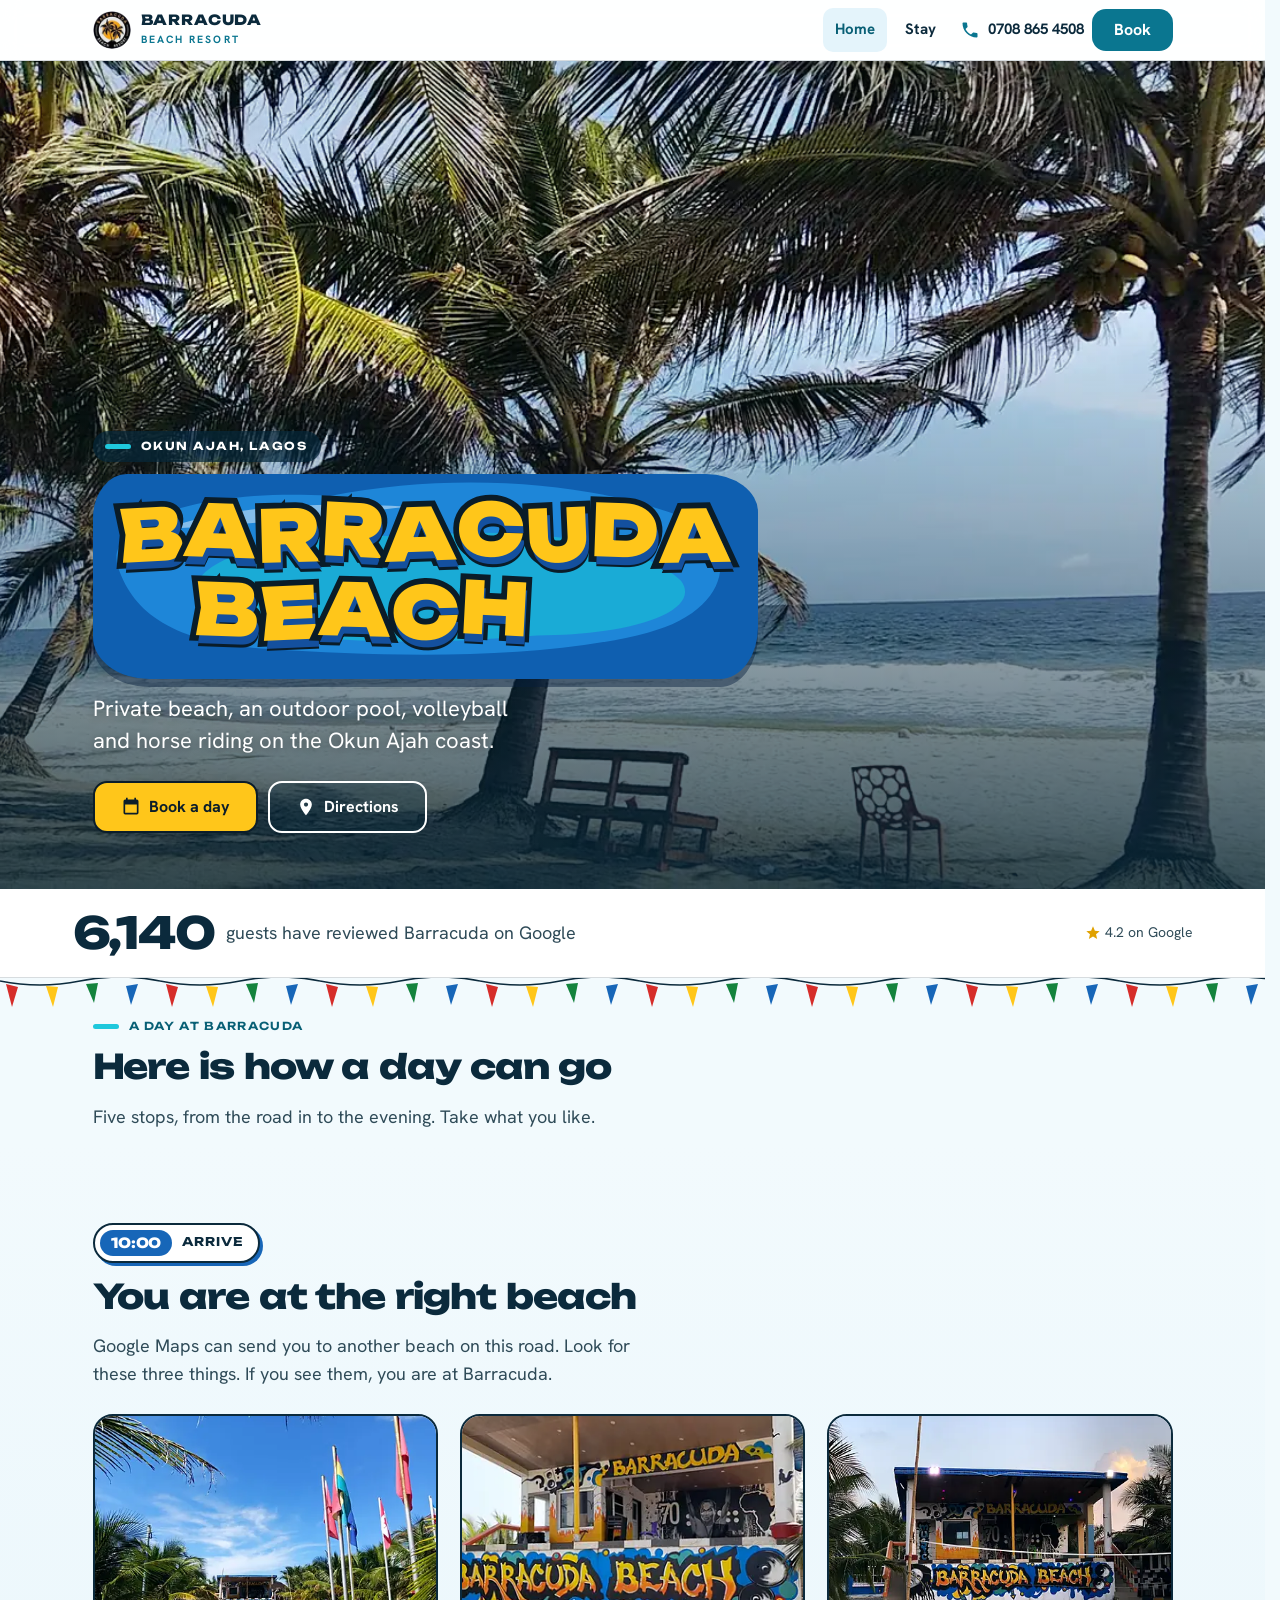
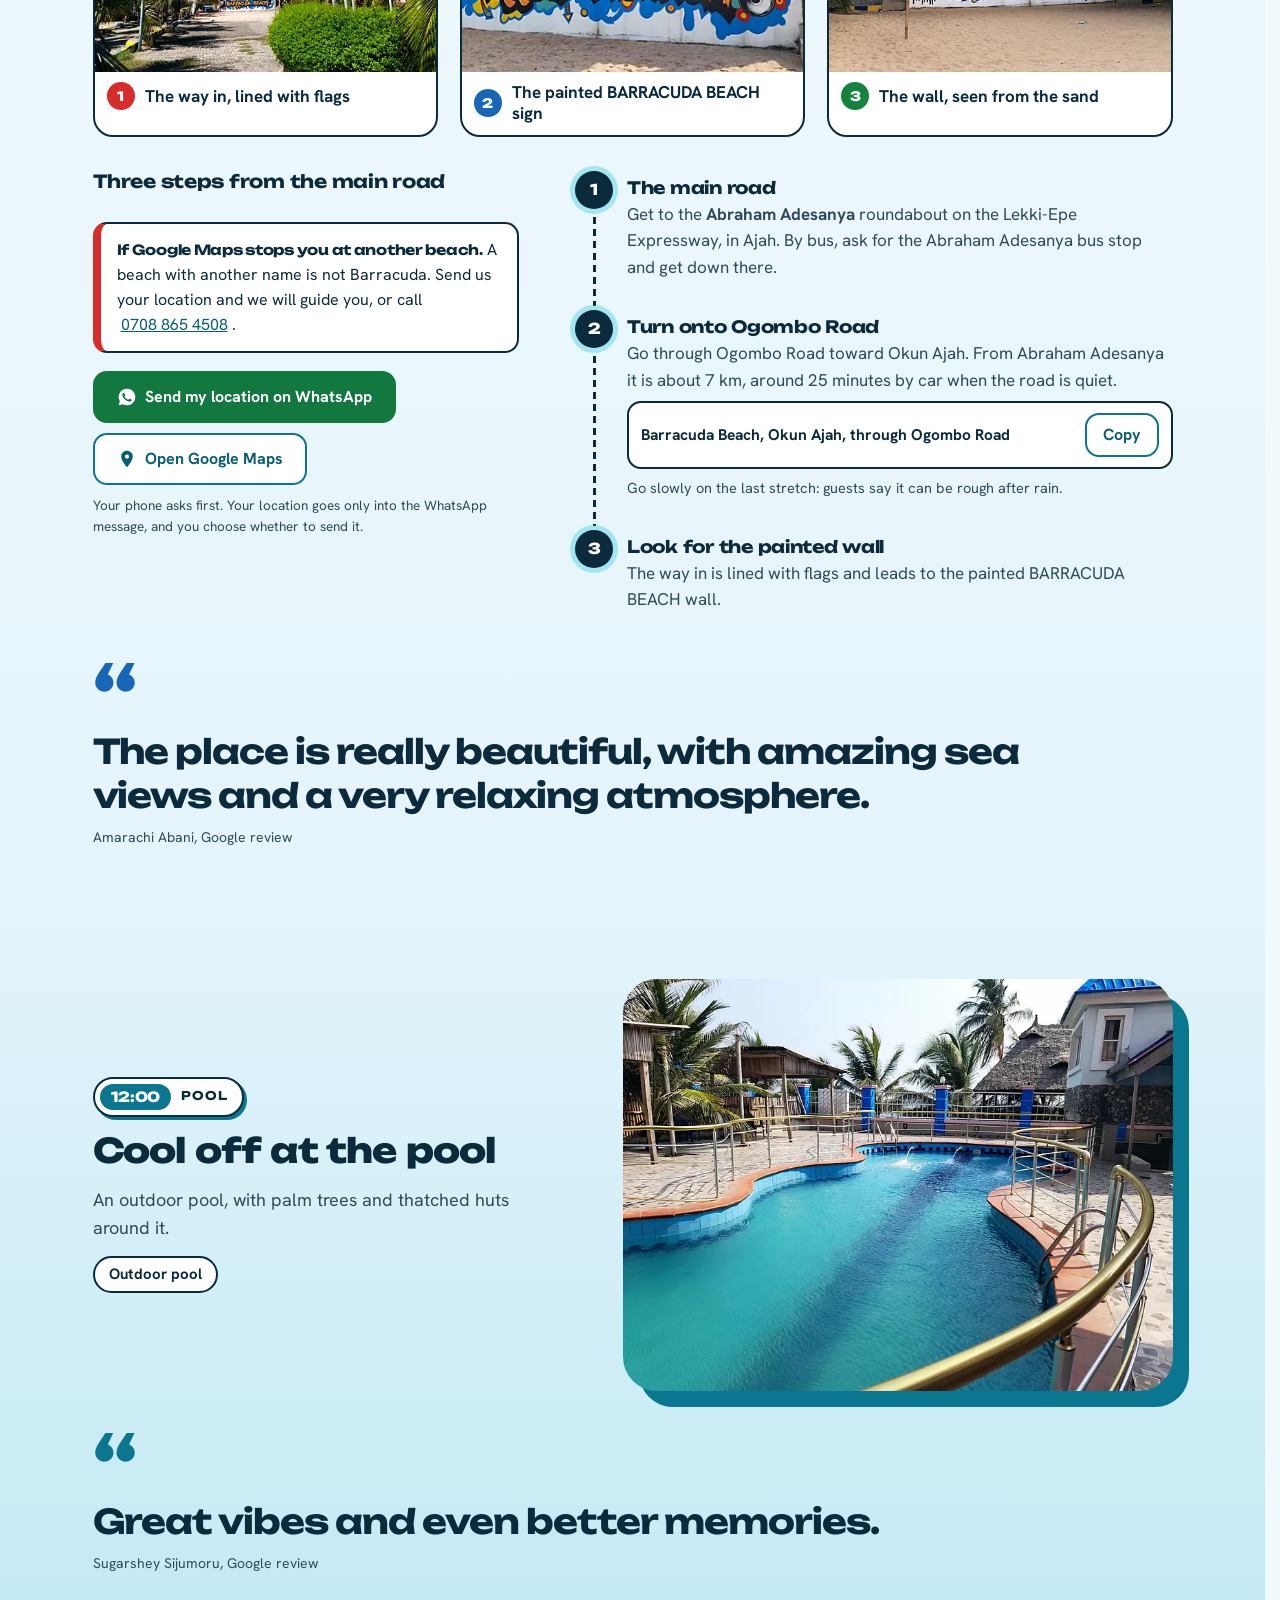
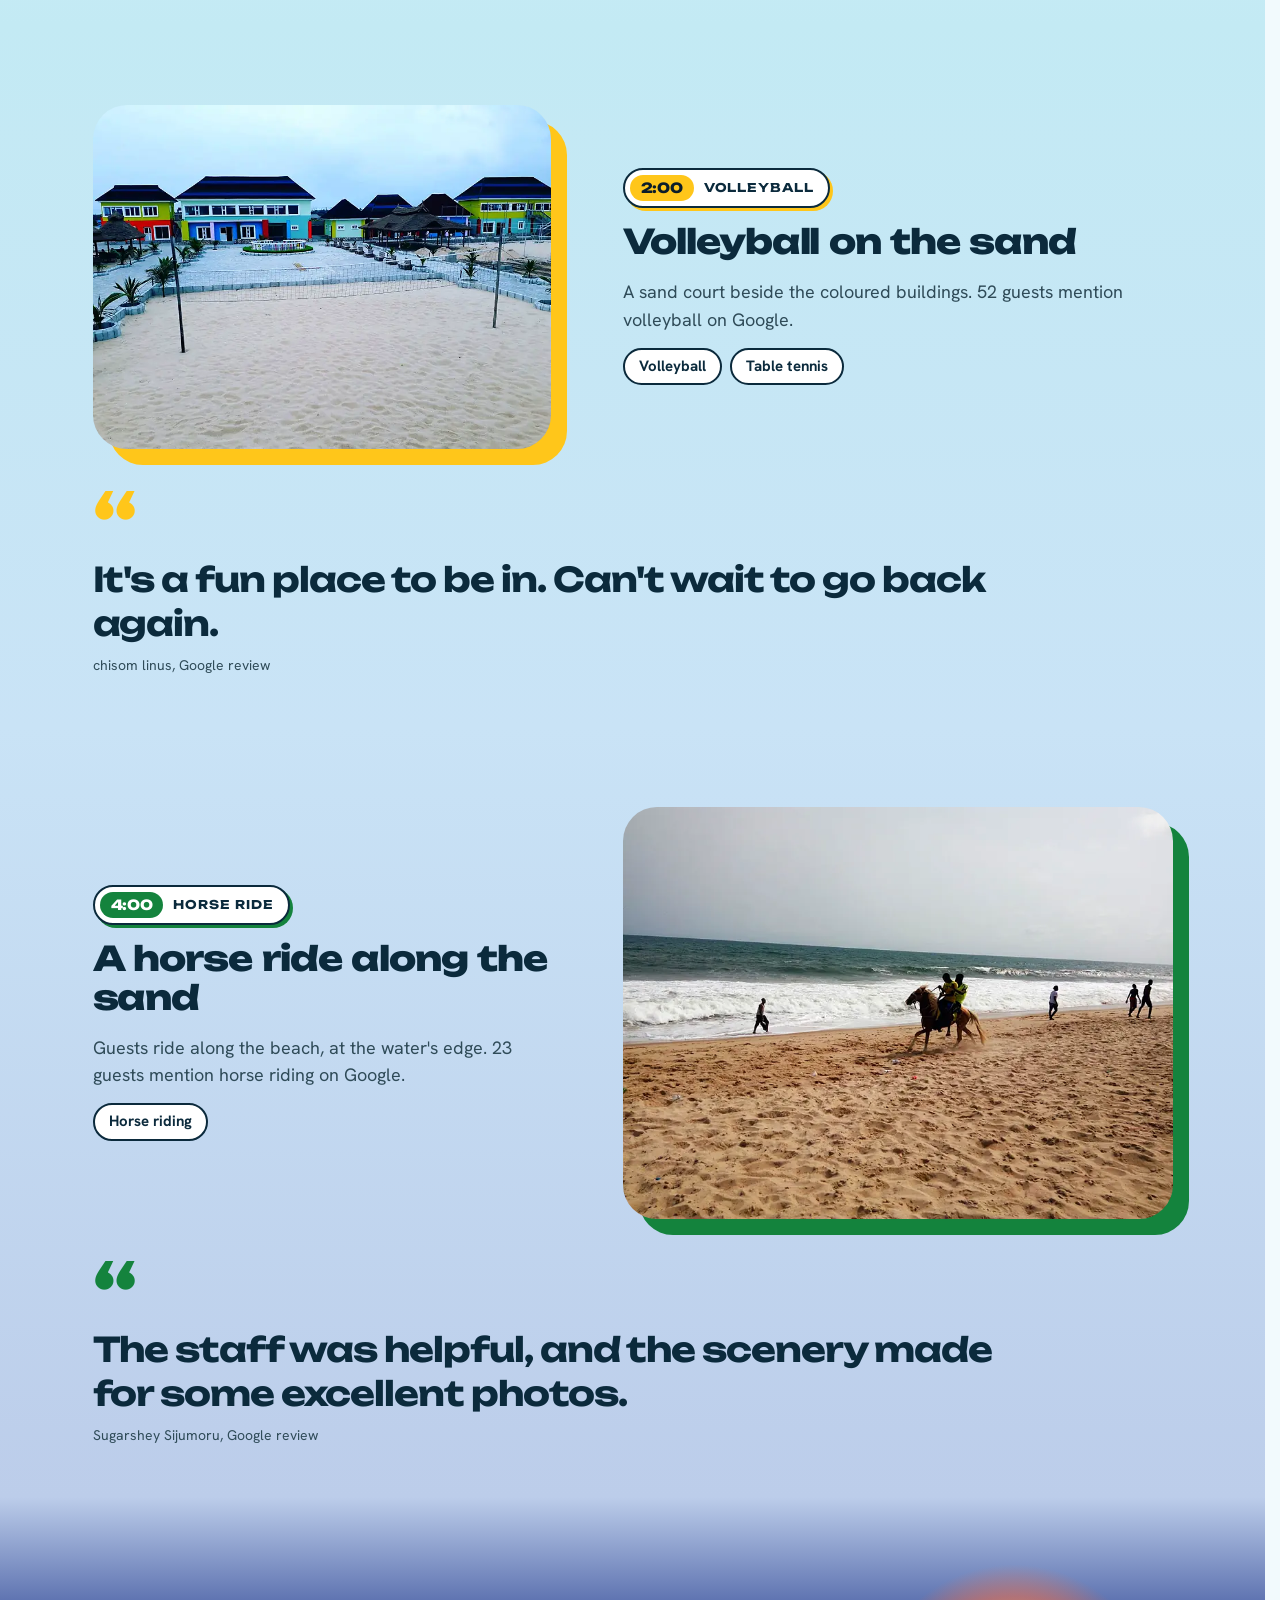
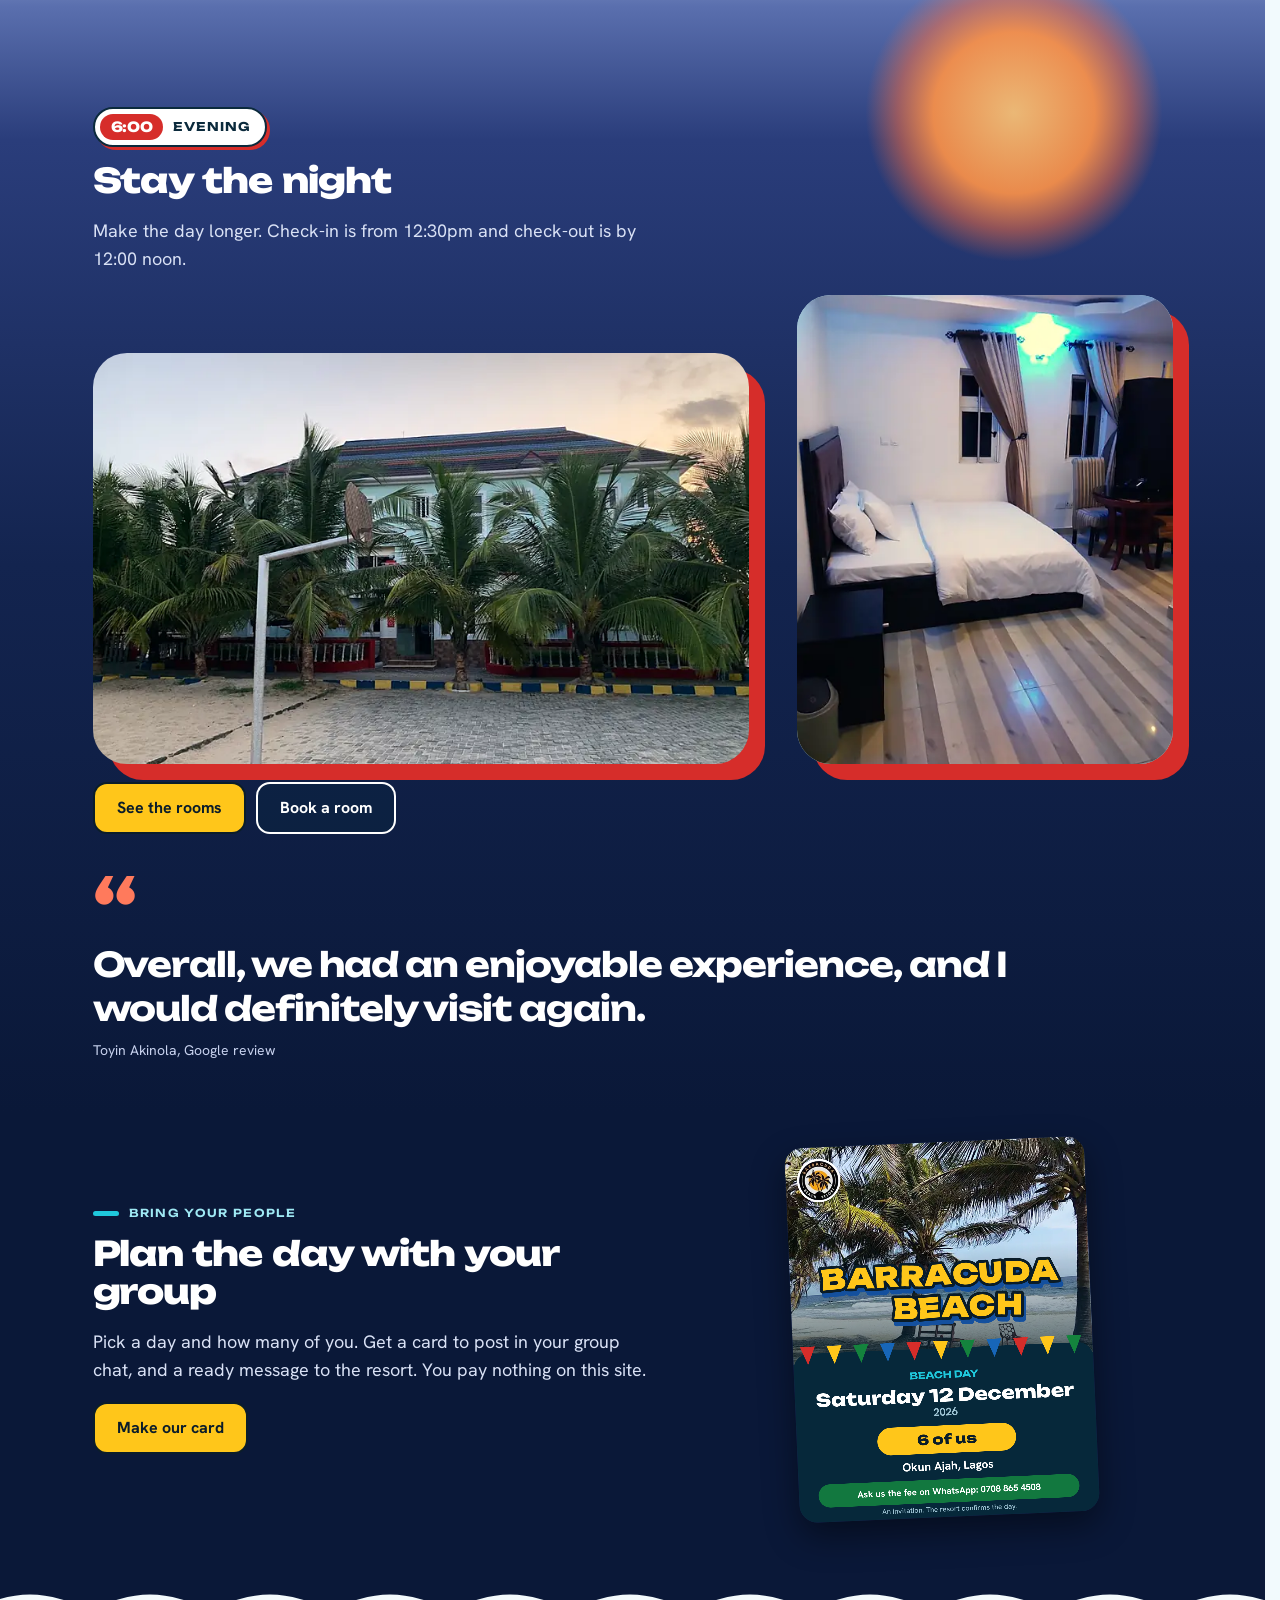
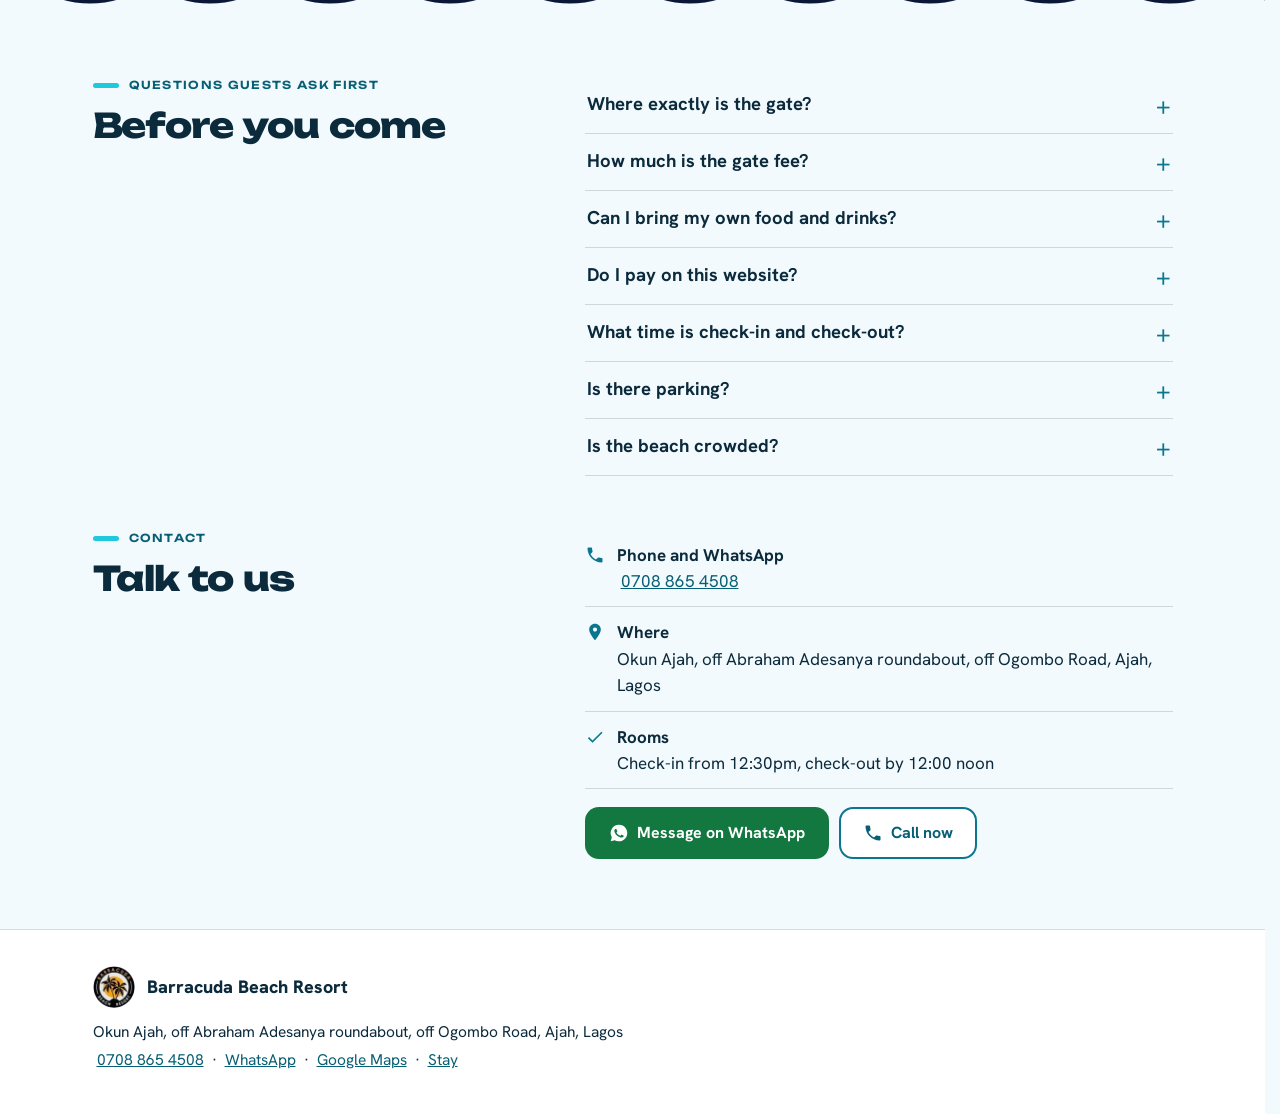
==== commit 5768f92d: "Barracuda preview v5: lighter hero pictures (828 w for phones, about 30 percent smaller), card uses " ====
--- a/index.html
+++ b/index.html
@@ -10,10 +10,10 @@
 <link rel="icon" type="image/png" href="favicon.png">
 <link rel="preload" href="assets/fonts/unbounded.woff2" as="font" type="font/woff2" crossorigin>
 <link rel="preload" href="assets/fonts/hanken-grotesk.woff2" as="font" type="font/woff2" crossorigin>
-<link rel="preload" as="image" fetchpriority="high" imagesrcset="assets/img5/hero-640.webp 640w, assets/img5/hero-960.webp 960w, assets/img5/hero-1400.webp 1400w" imagesizes="100vw">
-<link rel="stylesheet" href="assets/wall.css?v=1793401823">
+<link rel="preload" as="image" fetchpriority="high" imagesrcset="assets/img5/hero-640.webp 640w, assets/img5/hero-828.webp 828w, assets/img5/hero-1280.webp 1280w" imagesizes="100vw">
+<link rel="stylesheet" href="assets/wall.css?v=1793403021">
 <script>document.documentElement.classList.add('js');try{if(/[?&]review=1/.test(location.search))sessionStorage.bbreview='1';if(/[?&]review=0/.test(location.search))sessionStorage.removeItem('bbreview');if(sessionStorage.bbreview)document.documentElement.classList.add('review')}catch(e){}try{var s=sessionStorage;if(/[?&]intro=1/.test(location.search)||!s.bbseen&&!location.hash)document.documentElement.classList.add('intro');s.bbseen=1}catch(e){}</script>
-<script src="assets/wall.js?v=1793401823" defer></script>
+<script src="assets/wall.js?v=1793403021" defer></script>
 </head>
 <body>
 <div id="intro"><button type="button" class="iskip">Skip</button><div class="ib" aria-hidden="true"><img class="il" src="assets/logo-barracuda-320.webp" width="200" height="200" alt=""></div></div>
@@ -25,7 +25,7 @@
 <div class="hr"><a class="hcall" href="tel:07088654508" aria-label="Call 0708 865 4508"><svg viewBox="0 0 24 24" aria-hidden="true"><path d="M6.62 10.79c1.44 2.83 3.76 5.14 6.59 6.59l2.2-2.2c.27-.27.67-.36 1.02-.24 1.12.37 2.33.57 3.57.57.55 0 1 .45 1 1V20c0 .55-.45 1-1 1-9.39 0-17-7.61-17-17 0-.55.45-1 1-1h3.5c.55 0 1 .45 1 1 0 1.25.2 2.45.57 3.57.11.35.03.74-.25 1.02l-2.2 2.2z"/></svg><b>0708 865 4508</b></a><button type="button" class="btn main hbook" data-open="book">Book</button></div>
 </div></header>
 <main>
-<nav class="rail" aria-hidden="true"><i data-s="arrive">10:00</i><i data-s="pool">12:00</i><i data-s="volley">2:00</i><i data-s="horse">4:00</i><i data-s="dusk">6:00</i></nav><section class="hero"><div class="ph"><img src="assets/img5/hero-960.webp" srcset="assets/img5/hero-640.webp 640w, assets/img5/hero-960.webp 960w, assets/img5/hero-1400.webp 1400w" sizes="100vw" width="1400" height="788" alt="Palm trees on the beach with waves rolling in and a wooden bench on the sand" fetchpriority="high"></div><div class="hero-in wrap"><p class="kick">Okun Ajah, Lagos</p><h1 class="wallh"><span class="sr">Barracuda Beach</span><span class="paint" aria-hidden="true"><svg class="cloud" viewBox="0 0 360 150" preserveAspectRatio="none" aria-hidden="true"><path d="M14 70C4 38 52 10 128 16C196 -2 268 6 316 30C352 50 346 100 300 116C244 136 160 134 96 128C42 124 22 100 14 70Z"/><path class="b" d="M60 96C40 70 92 40 170 46C240 36 298 52 318 78C330 100 292 118 240 118C170 126 96 126 60 96Z"/><path class="w" d="M40 40C70 24 120 20 170 24C130 30 80 38 40 40Z"/></svg><span class="ln"><span class="l" style="--i:0;--r:-3deg;--y:0.03em">B</span><span class="l" style="--i:1;--r:2deg;--y:-0.02em">A</span><span class="l" style="--i:2;--r:-1.5deg;--y:0.04em">R</span><span class="l" style="--i:3;--r:3deg;--y:-0.03em">R</span><span class="l" style="--i:4;--r:-2deg;--y:0.02em">A</span><span class="l" style="--i:5;--r:1.5deg;--y:-0.04em">C</span><span class="l" style="--i:6;--r:-2.5deg;--y:0.03em">U</span><span class="l" style="--i:7;--r:2deg;--y:-0.02em">D</span><span class="l" style="--i:8;--r:-1deg;--y:0.04em">A</span></span><span class="ln"><span class="l" style="--i:9;--r:2deg;--y:-0.02em">B</span><span class="l" style="--i:10;--r:-2.5deg;--y:0.03em">E</span><span class="l" style="--i:11;--r:1.5deg;--y:-0.03em">A</span><span class="l" style="--i:12;--r:-1.5deg;--y:0.02em">C</span><span class="l" style="--i:13;--r:3deg;--y:-0.04em">H</span></span></span></h1><p class="sub">Private beach, an outdoor pool, volleyball and horse riding on the Okun Ajah coast.</p><div class="acts"><button type="button" class="btn yel" data-open="book"><svg viewBox="0 0 24 24" aria-hidden="true"><path d="M19 3h-1V1h-2v2H8V1H6v2H5a2 2 0 0 0-2 2v14a2 2 0 0 0 2 2h14a2 2 0 0 0 2-2V5a2 2 0 0 0-2-2zm0 16H5V9h14v10z"/></svg> Book a day</button><button type="button" class="btn ghost" data-open="route"><svg viewBox="0 0 24 24" aria-hidden="true"><path d="M12 2C8.13 2 5 5.13 5 9c0 5.25 7 13 7 13s7-7.75 7-13c0-3.87-3.13-7-7-7zm0 9.5c-1.38 0-2.5-1.12-2.5-2.5s1.12-2.5 2.5-2.5 2.5 1.12 2.5 2.5-1.12 2.5-2.5 2.5z"/></svg> Directions</button></div></div></section><div class="proof"><div class="proofw"><b>6,140</b><span>guests have reviewed Barracuda on Google</span><em><svg viewBox="0 0 24 24" aria-hidden="true"><path d="M12 17.27 18.18 21l-1.64-7.03L22 9.24l-7.19-.61L12 2 9.19 8.63 2 9.24l5.46 4.73L5.82 21z"/></svg>4.2 on Google</em></div></div><div class="bunting" aria-hidden="true"></div><section class="day-head"><div class="wrap"><p class="eyebrow">A day at Barracuda</p><h2>Here is how a day can go</h2><p class="lead">Five stops, from the road in to the evening. Take what you like.</p></div></section><section class="stop s-arrive" data-stop="arrive"><div class="wrap"><div class="clock"><b>10:00</b><span>Arrive</span></div><h2>You are at the right beach</h2><p class="lead">Google Maps can send you to another beach on this road. Look for these three things. If you see them, you are at Barracuda.</p><div class="looks" role="list" tabindex="0" aria-label="Does it look like this? Swipe sideways"><figure class="look" role="listitem"><div><img src="assets/img5/flags-800.webp" srcset="assets/img5/flags-480.webp 480w, assets/img5/flags-800.webp 800w, assets/img5/flags-1080.webp 1080w" sizes="(min-width:900px) 360px, 74vw" width="1080" height="809" alt="A path lined with flags and palm trees leading to the painted beach bar" loading="lazy" decoding="async"></div><figcaption><i>1</i>The way in, lined with flags</figcaption></figure><figure class="look" role="listitem"><div><img src="assets/img5/sign-800.webp" srcset="assets/img5/sign-480.webp 480w, assets/img5/sign-800.webp 800w, assets/img5/sign-1200.webp 1200w" sizes="(min-width:900px) 360px, 74vw" width="1200" height="675" alt="The painted BARRACUDA BEACH sign on the beach bar" loading="lazy" decoding="async" style="object-position:30% 50%"></div><figcaption><i>2</i>The painted BARRACUDA BEACH sign</figcaption></figure><figure class="look" role="listitem"><div><img src="assets/img5/wall-800.webp" srcset="assets/img5/wall-480.webp 480w, assets/img5/wall-800.webp 800w, assets/img5/wall-1200.webp 1200w" sizes="(min-width:900px) 360px, 74vw" width="1200" height="900" alt="The painted wall of the beach bar, seen from the sand" loading="lazy" decoding="async" style="object-position:50% 40%"></div><figcaption><i>3</i>The wall, seen from the sand</figcaption></figure></div><div class="arrive-grid"><div class="ah"><h3>Three steps from the main road</h3></div><ol class="route"><li><span class="dot">1</span><div><h3>The main road</h3><p>Get to the <b>Abraham Adesanya</b> roundabout on the Lekki-Epe Expressway, in Ajah. By bus, ask for the Abraham Adesanya bus stop and get down there.</p></div></li><li><span class="dot">2</span><div><h3>Turn onto Ogombo Road</h3><p>Go through Ogombo Road toward Okun Ajah. From Abraham Adesanya it is about 7 km, around 25 minutes by car when the road is quiet.</p><div class="say"><q class="sayText">Barracuda Beach, Okun Ajah, through Ogombo Road</q><button class="btn line copySay" type="button">Copy</button></div><p class="tip">Go slowly on the last stretch: guests say it can be rough after rain.</p></div></li><li><span class="dot">3</span><div><h3>Look for the painted wall</h3><p>The way in is lined with flags and leads to the painted BARRACUDA BEACH wall.</p></div></li></ol><div class="am"><div class="mapnote"><b>If Google Maps stops you at another beach.</b> A beach with another name is not Barracuda. Send us your location and we will guide you, or call <a href="tel:07088654508">0708 865 4508</a>.</div><div class="acts"><button type="button" class="btn wa" data-loc><svg viewBox="0 0 24 24" aria-hidden="true"><path d="M12 2a10 10 0 0 0-8.6 15.1L2 22l5-1.3A10 10 0 1 0 12 2zm5.2 14.2c-.2.6-1.2 1.2-1.7 1.2-.5.1-1 .2-3.3-.7-2.8-1.2-4.6-4-4.7-4.2-.1-.2-1.1-1.5-1.1-2.8 0-1.3.7-2 .9-2.2.2-.3.5-.3.7-.3h.5c.2 0 .4 0 .6.5l.8 2c.1.2.1.4 0 .5l-.3.5-.4.4c-.1.1-.3.3-.1.6.2.3.8 1.3 1.7 2.1 1.2 1 2.1 1.3 2.4 1.5.3.1.5.1.6-.1l.9-1.1c.2-.3.4-.2.6-.1l1.9.9c.3.1.5.2.5.3.1.2.1.6-.1 1.2z"/></svg> Send my location on WhatsApp</button><a class="btn line" href="https://www.google.com/maps/search/?api=1&query=Barracuda+Beach+Resort+Okun+Ajah+Lagos"><svg viewBox="0 0 24 24" aria-hidden="true"><path d="M12 2C8.13 2 5 5.13 5 9c0 5.25 7 13 7 13s7-7.75 7-13c0-3.87-3.13-7-7-7zm0 9.5c-1.38 0-2.5-1.12-2.5-2.5s1.12-2.5 2.5-2.5 2.5 1.12 2.5 2.5-1.12 2.5-2.5 2.5z"/></svg> Open Google Maps</a></div><p class="locnote">Your phone asks first. Your location goes only into the WhatsApp message, and you choose whether to send it.</p></div></div><blockquote class="pull"><p>The place is really beautiful, with amazing sea views and a very relaxing atmosphere.</p><footer>Amarachi Abani, Google review</footer></blockquote></div></section><section class="stop s-pool" data-stop="pool"><div class="wrap"><div class="stop-grid"><div><div class="clock"><b>12:00</b><span>Pool</span></div><h2>Cool off at the pool</h2><p class="lead">An outdoor pool, with palm trees and thatched huts around it.</p><ul class="tags"><li>Outdoor pool</li></ul></div><figure class="pic"><img src="assets/img5/pool-800.webp" srcset="assets/img5/pool-480.webp 480w, assets/img5/pool-800.webp 800w, assets/img5/pool-1200.webp 1200w" sizes="(min-width:900px) 560px, 92vw" width="1200" height="900" alt="The outdoor pool with a gold rail, palm trees and thatched huts" loading="lazy" decoding="async"></figure></div><blockquote class="pull"><p>Great vibes and even better memories.</p><footer>Sugarshey Sijumoru, Google review</footer></blockquote></div></section><section class="stop s-volley" data-stop="volley"><div class="wrap"><div class="stop-grid rev"><div><div class="clock"><b>2:00</b><span>Volleyball</span></div><h2>Volleyball on the sand</h2><p class="lead">A sand court beside the coloured buildings. 52 guests mention volleyball on Google.</p><ul class="tags"><li>Volleyball</li><li>Table tennis</li></ul></div><figure class="pic"><img src="assets/img5/courts-800.webp" srcset="assets/img5/courts-480.webp 480w, assets/img5/courts-800.webp 800w, assets/img5/courts-1032.webp 1032w" sizes="(min-width:900px) 560px, 92vw" width="1032" height="774" alt="A sand volleyball court with the coloured buildings behind" loading="lazy" decoding="async"></figure></div><blockquote class="pull"><p>It's a fun place to be in. Can't wait to go back again.</p><footer>chisom linus, Google review</footer></blockquote></div></section><section class="stop s-horse" data-stop="horse"><div class="wrap"><div class="stop-grid"><div><div class="clock"><b>4:00</b><span>Horse ride</span></div><h2>A horse ride along the sand</h2><p class="lead">Guests ride along the beach, at the water's edge. 23 guests mention horse riding on Google.</p><ul class="tags"><li>Horse riding</li></ul></div><figure class="pic"><img src="assets/img5/horse-800.webp" srcset="assets/img5/horse-480.webp 480w, assets/img5/horse-800.webp 800w, assets/img5/horse-1200.webp 1200w" sizes="(min-width:900px) 560px, 92vw" width="1200" height="900" alt="Two people riding a horse along the beach at the water edge" loading="lazy" decoding="async"></figure></div><blockquote class="pull"><p>The staff was helpful, and the scenery made for some excellent photos.</p><footer>Sugarshey Sijumoru, Google review</footer></blockquote></div></section><section class="stop s-dusk" data-stop="dusk"><div class="sun" aria-hidden="true"></div><div class="wrap"><div class="clock"><b>6:00</b><span>Evening</span></div><h2>Stay the night</h2><p class="lead">Make the day longer. Check-in is from 12:30pm and check-out is by 12:00 noon.</p><div class="duo"><figure class="pic wide"><img src="assets/img5/dusk-800.webp" srcset="assets/img5/dusk-480.webp 480w, assets/img5/dusk-800.webp 800w, assets/img5/dusk-1200.webp 1200w" sizes="(min-width:900px) 560px, 92vw" width="1200" height="900" alt="The resort building in the evening light, behind palm trees" loading="lazy" decoding="async"></figure><figure class="pic"><img src="assets/img5/room-800.webp" srcset="assets/img5/room-480.webp 480w, assets/img5/room-800.webp 800w, assets/img5/room-1200.webp 1200w" sizes="(min-width:900px) 360px, 92vw" width="1200" height="1600" alt="A bedroom with a made bed, pillows, curtains and a window" loading="lazy" decoding="async" style="object-position:50% 70%" class="roomcrop"></figure></div><div class="acts"><a class="btn yel" href="rooms.html">See the rooms</a><button type="button" class="btn ghost" data-open="book" data-lane="room">Book a room</button></div><blockquote class="pull"><p>Overall, we had an enjoyable experience, and I would definitely visit again.</p><footer>Toyin Akinola, Google review</footer></blockquote></div></section><section class="s-night"><div class="wrap share-grid"><div><p class="eyebrow">Bring your people</p><h2>Plan the day with your group</h2><p class="lead">Pick a day and how many of you. Get a card to post in your group chat, and a ready message to the resort. You pay nothing on this site.</p><div class="acts"><button type="button" class="btn yel" data-open="share">Make our card</button></div></div><canvas class="cardprev" width="1080" height="1350" role="img" aria-label="An example beach day card with the painted Barracuda Beach name, a date and the group size"></canvas></div></section><section class="qsec"><div class="wrap qgrid"><div><p class="eyebrow">Questions guests ask first</p><h2>Before you come</h2></div><div class="faq"><details><summary>Where exactly is the gate?</summary><p>Follow the three steps in the day above: the Abraham Adesanya roundabout, Ogombo Road, then the painted wall. If Google Maps stops you at a beach with another name, you are not at Barracuda. Send us your location and we will guide you.</p></details><details><summary>How much is the gate fee?</summary><p>Message us on WhatsApp and we reply with the fee for your day. <span class="chip">To confirm</span></p></details><details><summary>Can I bring my own food and drinks?</summary><p>Ask us when you message, and we tell you the rule. <span class="chip">To confirm</span></p></details><details><summary>Do I pay on this website?</summary><p>No. You send a request, we reply on WhatsApp and confirm the day. How you pay is agreed with the resort.</p></details><details><summary>What time is check-in and check-out?</summary><p>Check-in is from 12:30pm and check-out is by 12:00 noon.</p></details><details><summary>Is there parking?</summary><p>Free parking is listed on the resort's Google page.</p></details><details><summary>Is the beach crowded?</summary><p>45 guests on Google say it is not crowded. Busy days can differ, so ask when you send your request.</p></details></div></div><div class="wrap qgrid" style="padding-top:54px"><div><p class="eyebrow">Contact</p><h2>Talk to us</h2></div><div class="contact"><div class="row"><svg viewBox="0 0 24 24" aria-hidden="true"><path d="M6.62 10.79c1.44 2.83 3.76 5.14 6.59 6.59l2.2-2.2c.27-.27.67-.36 1.02-.24 1.12.37 2.33.57 3.57.57.55 0 1 .45 1 1V20c0 .55-.45 1-1 1-9.39 0-17-7.61-17-17 0-.55.45-1 1-1h3.5c.55 0 1 .45 1 1 0 1.25.2 2.45.57 3.57.11.35.03.74-.25 1.02l-2.2 2.2z"/></svg><div><b>Phone and WhatsApp</b><br><a href="tel:07088654508">0708 865 4508</a></div></div><div class="row"><svg viewBox="0 0 24 24" aria-hidden="true"><path d="M12 2C8.13 2 5 5.13 5 9c0 5.25 7 13 7 13s7-7.75 7-13c0-3.87-3.13-7-7-7zm0 9.5c-1.38 0-2.5-1.12-2.5-2.5s1.12-2.5 2.5-2.5 2.5 1.12 2.5 2.5-1.12 2.5-2.5 2.5z"/></svg><div><b>Where</b><br>Okun Ajah, off Abraham Adesanya roundabout, off Ogombo Road, Ajah, Lagos</div></div><div class="row"><svg viewBox="0 0 24 24" aria-hidden="true"><path d="M9 16.17 4.83 12l-1.42 1.41L9 19 21 7l-1.41-1.41z"/></svg><div><b>Rooms</b><br>Check-in from 12:30pm, check-out by 12:00 noon</div></div><div class="row rv-only"><svg viewBox="0 0 24 24" aria-hidden="true"><path d="M9 16.17 4.83 12l-1.42 1.41L9 19 21 7l-1.41-1.41z"/></svg><div><b>Gate hours</b><br>The opening hours of the gate go here. <span class="chip">To confirm</span></div></div><div class="acts"><a class="btn wa" href="https://wa.me/2347088654508?text=Hello%20Barracuda%20Beach%20Resort.%20I%20have%20a%20question."><svg viewBox="0 0 24 24" aria-hidden="true"><path d="M12 2a10 10 0 0 0-8.6 15.1L2 22l5-1.3A10 10 0 1 0 12 2zm5.2 14.2c-.2.6-1.2 1.2-1.7 1.2-.5.1-1 .2-3.3-.7-2.8-1.2-4.6-4-4.7-4.2-.1-.2-1.1-1.5-1.1-2.8 0-1.3.7-2 .9-2.2.2-.3.5-.3.7-.3h.5c.2 0 .4 0 .6.5l.8 2c.1.2.1.4 0 .5l-.3.5-.4.4c-.1.1-.3.3-.1.6.2.3.8 1.3 1.7 2.1 1.2 1 2.1 1.3 2.4 1.5.3.1.5.1.6-.1l.9-1.1c.2-.3.4-.2.6-.1l1.9.9c.3.1.5.2.5.3.1.2.1.6-.1 1.2z"/></svg> Message on WhatsApp</a><a class="btn line" href="tel:07088654508"><svg viewBox="0 0 24 24" aria-hidden="true"><path d="M6.62 10.79c1.44 2.83 3.76 5.14 6.59 6.59l2.2-2.2c.27-.27.67-.36 1.02-.24 1.12.37 2.33.57 3.57.57.55 0 1 .45 1 1V20c0 .55-.45 1-1 1-9.39 0-17-7.61-17-17 0-.55.45-1 1-1h3.5c.55 0 1 .45 1 1 0 1.25.2 2.45.57 3.57.11.35.03.74-.25 1.02l-2.2 2.2z"/></svg> Call now</a></div></div></div></section>
+<nav class="rail" aria-hidden="true"><i data-s="arrive">10:00</i><i data-s="pool">12:00</i><i data-s="volley">2:00</i><i data-s="horse">4:00</i><i data-s="dusk">6:00</i></nav><section class="hero"><div class="ph"><img src="assets/img5/hero-828.webp" srcset="assets/img5/hero-640.webp 640w, assets/img5/hero-828.webp 828w, assets/img5/hero-1280.webp 1280w" sizes="100vw" width="1280" height="720" alt="Palm trees on the beach with waves rolling in and a wooden bench on the sand" fetchpriority="high"></div><div class="hero-in wrap"><p class="kick">Okun Ajah, Lagos</p><h1 class="wallh"><span class="sr">Barracuda Beach</span><span class="paint" aria-hidden="true"><svg class="cloud" viewBox="0 0 360 150" preserveAspectRatio="none" aria-hidden="true"><path d="M14 70C4 38 52 10 128 16C196 -2 268 6 316 30C352 50 346 100 300 116C244 136 160 134 96 128C42 124 22 100 14 70Z"/><path class="b" d="M60 96C40 70 92 40 170 46C240 36 298 52 318 78C330 100 292 118 240 118C170 126 96 126 60 96Z"/><path class="w" d="M40 40C70 24 120 20 170 24C130 30 80 38 40 40Z"/></svg><span class="ln"><span class="l" style="--i:0;--r:-3deg;--y:0.03em">B</span><span class="l" style="--i:1;--r:2deg;--y:-0.02em">A</span><span class="l" style="--i:2;--r:-1.5deg;--y:0.04em">R</span><span class="l" style="--i:3;--r:3deg;--y:-0.03em">R</span><span class="l" style="--i:4;--r:-2deg;--y:0.02em">A</span><span class="l" style="--i:5;--r:1.5deg;--y:-0.04em">C</span><span class="l" style="--i:6;--r:-2.5deg;--y:0.03em">U</span><span class="l" style="--i:7;--r:2deg;--y:-0.02em">D</span><span class="l" style="--i:8;--r:-1deg;--y:0.04em">A</span></span><span class="ln"><span class="l" style="--i:9;--r:2deg;--y:-0.02em">B</span><span class="l" style="--i:10;--r:-2.5deg;--y:0.03em">E</span><span class="l" style="--i:11;--r:1.5deg;--y:-0.03em">A</span><span class="l" style="--i:12;--r:-1.5deg;--y:0.02em">C</span><span class="l" style="--i:13;--r:3deg;--y:-0.04em">H</span></span></span></h1><p class="sub">Private beach, an outdoor pool, volleyball and horse riding on the Okun Ajah coast.</p><div class="acts"><button type="button" class="btn yel" data-open="book"><svg viewBox="0 0 24 24" aria-hidden="true"><path d="M19 3h-1V1h-2v2H8V1H6v2H5a2 2 0 0 0-2 2v14a2 2 0 0 0 2 2h14a2 2 0 0 0 2-2V5a2 2 0 0 0-2-2zm0 16H5V9h14v10z"/></svg> Book a day</button><button type="button" class="btn ghost" data-open="route"><svg viewBox="0 0 24 24" aria-hidden="true"><path d="M12 2C8.13 2 5 5.13 5 9c0 5.25 7 13 7 13s7-7.75 7-13c0-3.87-3.13-7-7-7zm0 9.5c-1.38 0-2.5-1.12-2.5-2.5s1.12-2.5 2.5-2.5 2.5 1.12 2.5 2.5-1.12 2.5-2.5 2.5z"/></svg> Directions</button></div></div></section><div class="proof"><div class="proofw"><b>6,140</b><span>guests have reviewed Barracuda on Google</span><em><svg viewBox="0 0 24 24" aria-hidden="true"><path d="M12 17.27 18.18 21l-1.64-7.03L22 9.24l-7.19-.61L12 2 9.19 8.63 2 9.24l5.46 4.73L5.82 21z"/></svg>4.2 on Google</em></div></div><div class="bunting" aria-hidden="true"></div><section class="day-head"><div class="wrap"><p class="eyebrow">A day at Barracuda</p><h2>Here is how a day can go</h2><p class="lead">Five stops, from the road in to the evening. Take what you like.</p></div></section><section class="stop s-arrive" data-stop="arrive"><div class="wrap"><div class="clock"><b>10:00</b><span>Arrive</span></div><h2>You are at the right beach</h2><p class="lead">Google Maps can send you to another beach on this road. Look for these three things. If you see them, you are at Barracuda.</p><div class="looks" role="list" tabindex="0" aria-label="Does it look like this? Swipe sideways"><figure class="look" role="listitem"><div><img src="assets/img5/flags-800.webp" srcset="assets/img5/flags-480.webp 480w, assets/img5/flags-800.webp 800w, assets/img5/flags-1080.webp 1080w" sizes="(min-width:900px) 360px, 74vw" width="1080" height="809" alt="A path lined with flags and palm trees leading to the painted beach bar" loading="lazy" decoding="async"></div><figcaption><i>1</i>The way in, lined with flags</figcaption></figure><figure class="look" role="listitem"><div><img src="assets/img5/sign-800.webp" srcset="assets/img5/sign-480.webp 480w, assets/img5/sign-800.webp 800w, assets/img5/sign-1200.webp 1200w" sizes="(min-width:900px) 360px, 74vw" width="1200" height="675" alt="The painted BARRACUDA BEACH sign on the beach bar" loading="lazy" decoding="async" style="object-position:30% 50%"></div><figcaption><i>2</i>The painted BARRACUDA BEACH sign</figcaption></figure><figure class="look" role="listitem"><div><img src="assets/img5/wall-800.webp" srcset="assets/img5/wall-480.webp 480w, assets/img5/wall-800.webp 800w, assets/img5/wall-1200.webp 1200w" sizes="(min-width:900px) 360px, 74vw" width="1200" height="900" alt="The painted wall of the beach bar, seen from the sand" loading="lazy" decoding="async" style="object-position:50% 40%"></div><figcaption><i>3</i>The wall, seen from the sand</figcaption></figure></div><div class="arrive-grid"><div class="ah"><h3>Three steps from the main road</h3></div><ol class="route"><li><span class="dot">1</span><div><h3>The main road</h3><p>Get to the <b>Abraham Adesanya</b> roundabout on the Lekki-Epe Expressway, in Ajah. By bus, ask for the Abraham Adesanya bus stop and get down there.</p></div></li><li><span class="dot">2</span><div><h3>Turn onto Ogombo Road</h3><p>Go through Ogombo Road toward Okun Ajah. From Abraham Adesanya it is about 7 km, around 25 minutes by car when the road is quiet.</p><div class="say"><q class="sayText">Barracuda Beach, Okun Ajah, through Ogombo Road</q><button class="btn line copySay" type="button">Copy</button></div><p class="tip">Go slowly on the last stretch: guests say it can be rough after rain.</p></div></li><li><span class="dot">3</span><div><h3>Look for the painted wall</h3><p>The way in is lined with flags and leads to the painted BARRACUDA BEACH wall.</p></div></li></ol><div class="am"><div class="mapnote"><b>If Google Maps stops you at another beach.</b> A beach with another name is not Barracuda. Send us your location and we will guide you, or call <a href="tel:07088654508">0708 865 4508</a>.</div><div class="acts"><button type="button" class="btn wa" data-loc><svg viewBox="0 0 24 24" aria-hidden="true"><path d="M12 2a10 10 0 0 0-8.6 15.1L2 22l5-1.3A10 10 0 1 0 12 2zm5.2 14.2c-.2.6-1.2 1.2-1.7 1.2-.5.1-1 .2-3.3-.7-2.8-1.2-4.6-4-4.7-4.2-.1-.2-1.1-1.5-1.1-2.8 0-1.3.7-2 .9-2.2.2-.3.5-.3.7-.3h.5c.2 0 .4 0 .6.5l.8 2c.1.2.1.4 0 .5l-.3.5-.4.4c-.1.1-.3.3-.1.6.2.3.8 1.3 1.7 2.1 1.2 1 2.1 1.3 2.4 1.5.3.1.5.1.6-.1l.9-1.1c.2-.3.4-.2.6-.1l1.9.9c.3.1.5.2.5.3.1.2.1.6-.1 1.2z"/></svg> Send my location on WhatsApp</button><a class="btn line" href="https://www.google.com/maps/search/?api=1&query=Barracuda+Beach+Resort+Okun+Ajah+Lagos"><svg viewBox="0 0 24 24" aria-hidden="true"><path d="M12 2C8.13 2 5 5.13 5 9c0 5.25 7 13 7 13s7-7.75 7-13c0-3.87-3.13-7-7-7zm0 9.5c-1.38 0-2.5-1.12-2.5-2.5s1.12-2.5 2.5-2.5 2.5 1.12 2.5 2.5-1.12 2.5-2.5 2.5z"/></svg> Open Google Maps</a></div><p class="locnote">Your phone asks first. Your location goes only into the WhatsApp message, and you choose whether to send it.</p></div></div><blockquote class="pull"><p>The place is really beautiful, with amazing sea views and a very relaxing atmosphere.</p><footer>Amarachi Abani, Google review</footer></blockquote></div></section><section class="stop s-pool" data-stop="pool"><div class="wrap"><div class="stop-grid"><div><div class="clock"><b>12:00</b><span>Pool</span></div><h2>Cool off at the pool</h2><p class="lead">An outdoor pool, with palm trees and thatched huts around it.</p><ul class="tags"><li>Outdoor pool</li></ul></div><figure class="pic"><img src="assets/img5/pool-800.webp" srcset="assets/img5/pool-480.webp 480w, assets/img5/pool-800.webp 800w, assets/img5/pool-1200.webp 1200w" sizes="(min-width:900px) 560px, 92vw" width="1200" height="900" alt="The outdoor pool with a gold rail, palm trees and thatched huts" loading="lazy" decoding="async"></figure></div><blockquote class="pull"><p>Great vibes and even better memories.</p><footer>Sugarshey Sijumoru, Google review</footer></blockquote></div></section><section class="stop s-volley" data-stop="volley"><div class="wrap"><div class="stop-grid rev"><div><div class="clock"><b>2:00</b><span>Volleyball</span></div><h2>Volleyball on the sand</h2><p class="lead">A sand court beside the coloured buildings. 52 guests mention volleyball on Google.</p><ul class="tags"><li>Volleyball</li><li>Table tennis</li></ul></div><figure class="pic"><img src="assets/img5/courts-800.webp" srcset="assets/img5/courts-480.webp 480w, assets/img5/courts-800.webp 800w, assets/img5/courts-1032.webp 1032w" sizes="(min-width:900px) 560px, 92vw" width="1032" height="774" alt="A sand volleyball court with the coloured buildings behind" loading="lazy" decoding="async"></figure></div><blockquote class="pull"><p>It's a fun place to be in. Can't wait to go back again.</p><footer>chisom linus, Google review</footer></blockquote></div></section><section class="stop s-horse" data-stop="horse"><div class="wrap"><div class="stop-grid"><div><div class="clock"><b>4:00</b><span>Horse ride</span></div><h2>A horse ride along the sand</h2><p class="lead">Guests ride along the beach, at the water's edge. 23 guests mention horse riding on Google.</p><ul class="tags"><li>Horse riding</li></ul></div><figure class="pic"><img src="assets/img5/horse-800.webp" srcset="assets/img5/horse-480.webp 480w, assets/img5/horse-800.webp 800w, assets/img5/horse-1200.webp 1200w" sizes="(min-width:900px) 560px, 92vw" width="1200" height="900" alt="Two people riding a horse along the beach at the water edge" loading="lazy" decoding="async"></figure></div><blockquote class="pull"><p>The staff was helpful, and the scenery made for some excellent photos.</p><footer>Sugarshey Sijumoru, Google review</footer></blockquote></div></section><section class="stop s-dusk" data-stop="dusk"><div class="sun" aria-hidden="true"></div><div class="wrap"><div class="clock"><b>6:00</b><span>Evening</span></div><h2>Stay the night</h2><p class="lead">Make the day longer. Check-in is from 12:30pm and check-out is by 12:00 noon.</p><div class="duo"><figure class="pic wide"><img src="assets/img5/dusk-800.webp" srcset="assets/img5/dusk-480.webp 480w, assets/img5/dusk-800.webp 800w, assets/img5/dusk-1200.webp 1200w" sizes="(min-width:900px) 560px, 92vw" width="1200" height="900" alt="The resort building in the evening light, behind palm trees" loading="lazy" decoding="async"></figure><figure class="pic"><img src="assets/img5/room-800.webp" srcset="assets/img5/room-480.webp 480w, assets/img5/room-800.webp 800w, assets/img5/room-1200.webp 1200w" sizes="(min-width:900px) 360px, 92vw" width="1200" height="1600" alt="A bedroom with a made bed, pillows, curtains and a window" loading="lazy" decoding="async" style="object-position:50% 70%" class="roomcrop"></figure></div><div class="acts"><a class="btn yel" href="rooms.html">See the rooms</a><button type="button" class="btn ghost" data-open="book" data-lane="room">Book a room</button></div><blockquote class="pull"><p>Overall, we had an enjoyable experience, and I would definitely visit again.</p><footer>Toyin Akinola, Google review</footer></blockquote></div></section><section class="s-night"><div class="wrap share-grid"><div><p class="eyebrow">Bring your people</p><h2>Plan the day with your group</h2><p class="lead">Pick a day and how many of you. Get a card to post in your group chat, and a ready message to the resort. You pay nothing on this site.</p><div class="acts"><button type="button" class="btn yel" data-open="share">Make our card</button></div></div><canvas class="cardprev" width="1080" height="1350" role="img" aria-label="An example beach day card with the painted Barracuda Beach name, a date and the group size"></canvas></div></section><section class="qsec"><div class="wrap qgrid"><div><p class="eyebrow">Questions guests ask first</p><h2>Before you come</h2></div><div class="faq"><details><summary>Where exactly is the gate?</summary><p>Follow the three steps in the day above: the Abraham Adesanya roundabout, Ogombo Road, then the painted wall. If Google Maps stops you at a beach with another name, you are not at Barracuda. Send us your location and we will guide you.</p></details><details><summary>How much is the gate fee?</summary><p>Message us on WhatsApp and we reply with the fee for your day. <span class="chip">To confirm</span></p></details><details><summary>Can I bring my own food and drinks?</summary><p>Ask us when you message, and we tell you the rule. <span class="chip">To confirm</span></p></details><details><summary>Do I pay on this website?</summary><p>No. You send a request, we reply on WhatsApp and confirm the day. How you pay is agreed with the resort.</p></details><details><summary>What time is check-in and check-out?</summary><p>Check-in is from 12:30pm and check-out is by 12:00 noon.</p></details><details><summary>Is there parking?</summary><p>Free parking is listed on the resort's Google page.</p></details><details><summary>Is the beach crowded?</summary><p>45 guests on Google say it is not crowded. Busy days can differ, so ask when you send your request.</p></details></div></div><div class="wrap qgrid" style="padding-top:54px"><div><p class="eyebrow">Contact</p><h2>Talk to us</h2></div><div class="contact"><div class="row"><svg viewBox="0 0 24 24" aria-hidden="true"><path d="M6.62 10.79c1.44 2.83 3.76 5.14 6.59 6.59l2.2-2.2c.27-.27.67-.36 1.02-.24 1.12.37 2.33.57 3.57.57.55 0 1 .45 1 1V20c0 .55-.45 1-1 1-9.39 0-17-7.61-17-17 0-.55.45-1 1-1h3.5c.55 0 1 .45 1 1 0 1.25.2 2.45.57 3.57.11.35.03.74-.25 1.02l-2.2 2.2z"/></svg><div><b>Phone and WhatsApp</b><br><a href="tel:07088654508">0708 865 4508</a></div></div><div class="row"><svg viewBox="0 0 24 24" aria-hidden="true"><path d="M12 2C8.13 2 5 5.13 5 9c0 5.25 7 13 7 13s7-7.75 7-13c0-3.87-3.13-7-7-7zm0 9.5c-1.38 0-2.5-1.12-2.5-2.5s1.12-2.5 2.5-2.5 2.5 1.12 2.5 2.5-1.12 2.5-2.5 2.5z"/></svg><div><b>Where</b><br>Okun Ajah, off Abraham Adesanya roundabout, off Ogombo Road, Ajah, Lagos</div></div><div class="row"><svg viewBox="0 0 24 24" aria-hidden="true"><path d="M9 16.17 4.83 12l-1.42 1.41L9 19 21 7l-1.41-1.41z"/></svg><div><b>Rooms</b><br>Check-in from 12:30pm, check-out by 12:00 noon</div></div><div class="row rv-only"><svg viewBox="0 0 24 24" aria-hidden="true"><path d="M9 16.17 4.83 12l-1.42 1.41L9 19 21 7l-1.41-1.41z"/></svg><div><b>Gate hours</b><br>The opening hours of the gate go here. <span class="chip">To confirm</span></div></div><div class="acts"><a class="btn wa" href="https://wa.me/2347088654508?text=Hello%20Barracuda%20Beach%20Resort.%20I%20have%20a%20question."><svg viewBox="0 0 24 24" aria-hidden="true"><path d="M12 2a10 10 0 0 0-8.6 15.1L2 22l5-1.3A10 10 0 1 0 12 2zm5.2 14.2c-.2.6-1.2 1.2-1.7 1.2-.5.1-1 .2-3.3-.7-2.8-1.2-4.6-4-4.7-4.2-.1-.2-1.1-1.5-1.1-2.8 0-1.3.7-2 .9-2.2.2-.3.5-.3.7-.3h.5c.2 0 .4 0 .6.5l.8 2c.1.2.1.4 0 .5l-.3.5-.4.4c-.1.1-.3.3-.1.6.2.3.8 1.3 1.7 2.1 1.2 1 2.1 1.3 2.4 1.5.3.1.5.1.6-.1l.9-1.1c.2-.3.4-.2.6-.1l1.9.9c.3.1.5.2.5.3.1.2.1.6-.1 1.2z"/></svg> Message on WhatsApp</a><a class="btn line" href="tel:07088654508"><svg viewBox="0 0 24 24" aria-hidden="true"><path d="M6.62 10.79c1.44 2.83 3.76 5.14 6.59 6.59l2.2-2.2c.27-.27.67-.36 1.02-.24 1.12.37 2.33.57 3.57.57.55 0 1 .45 1 1V20c0 .55-.45 1-1 1-9.39 0-17-7.61-17-17 0-.55.45-1 1-1h3.5c.55 0 1 .45 1 1 0 1.25.2 2.45.57 3.57.11.35.03.74-.25 1.02l-2.2 2.2z"/></svg> Call now</a></div></div></div></section>
 </main>
 <footer><div class="wrap">
 <div class="plate"><img src="assets/logo-barracuda-88.webp" width="42" height="42" alt="">Barracuda Beach Resort</div>
--- a/assets/wall.css
+++ b/assets/wall.css
@@ -231,7 +231,7 @@
 .vid{margin:0;background:#fff;border:2px solid var(--ink);border-radius:22px;overflow:hidden}
 .vframe{position:relative;aspect-ratio:16/9;background:#0b2a3c}
 .vframe iframe{position:absolute;inset:0;width:100%;height:100%;border:0}
-.vposter{position:absolute;inset:0;width:100%;height:100%;border:0;cursor:pointer;color:#fff;display:flex;flex-direction:column;align-items:center;justify-content:center;gap:6px;font-family:inherit;padding:0}
+.vposter{text-decoration:none;position:absolute;inset:0;width:100%;height:100%;border:0;cursor:pointer;color:#fff;display:flex;flex-direction:column;align-items:center;justify-content:center;gap:6px;font-family:inherit;padding:0}
 .vposter b{font-family:var(--disp);font-size:18px;letter-spacing:-.03em}
 .vposter small{font-size:13px;color:#e3f4f9}
 .vposter .play{width:58px;height:58px;border-radius:50%;background:#fff;color:var(--ink);display:flex;align-items:center;justify-content:center;box-shadow:0 4px 14px rgba(0,0,0,.3)} .vposter .play svg{width:28px;height:28px}
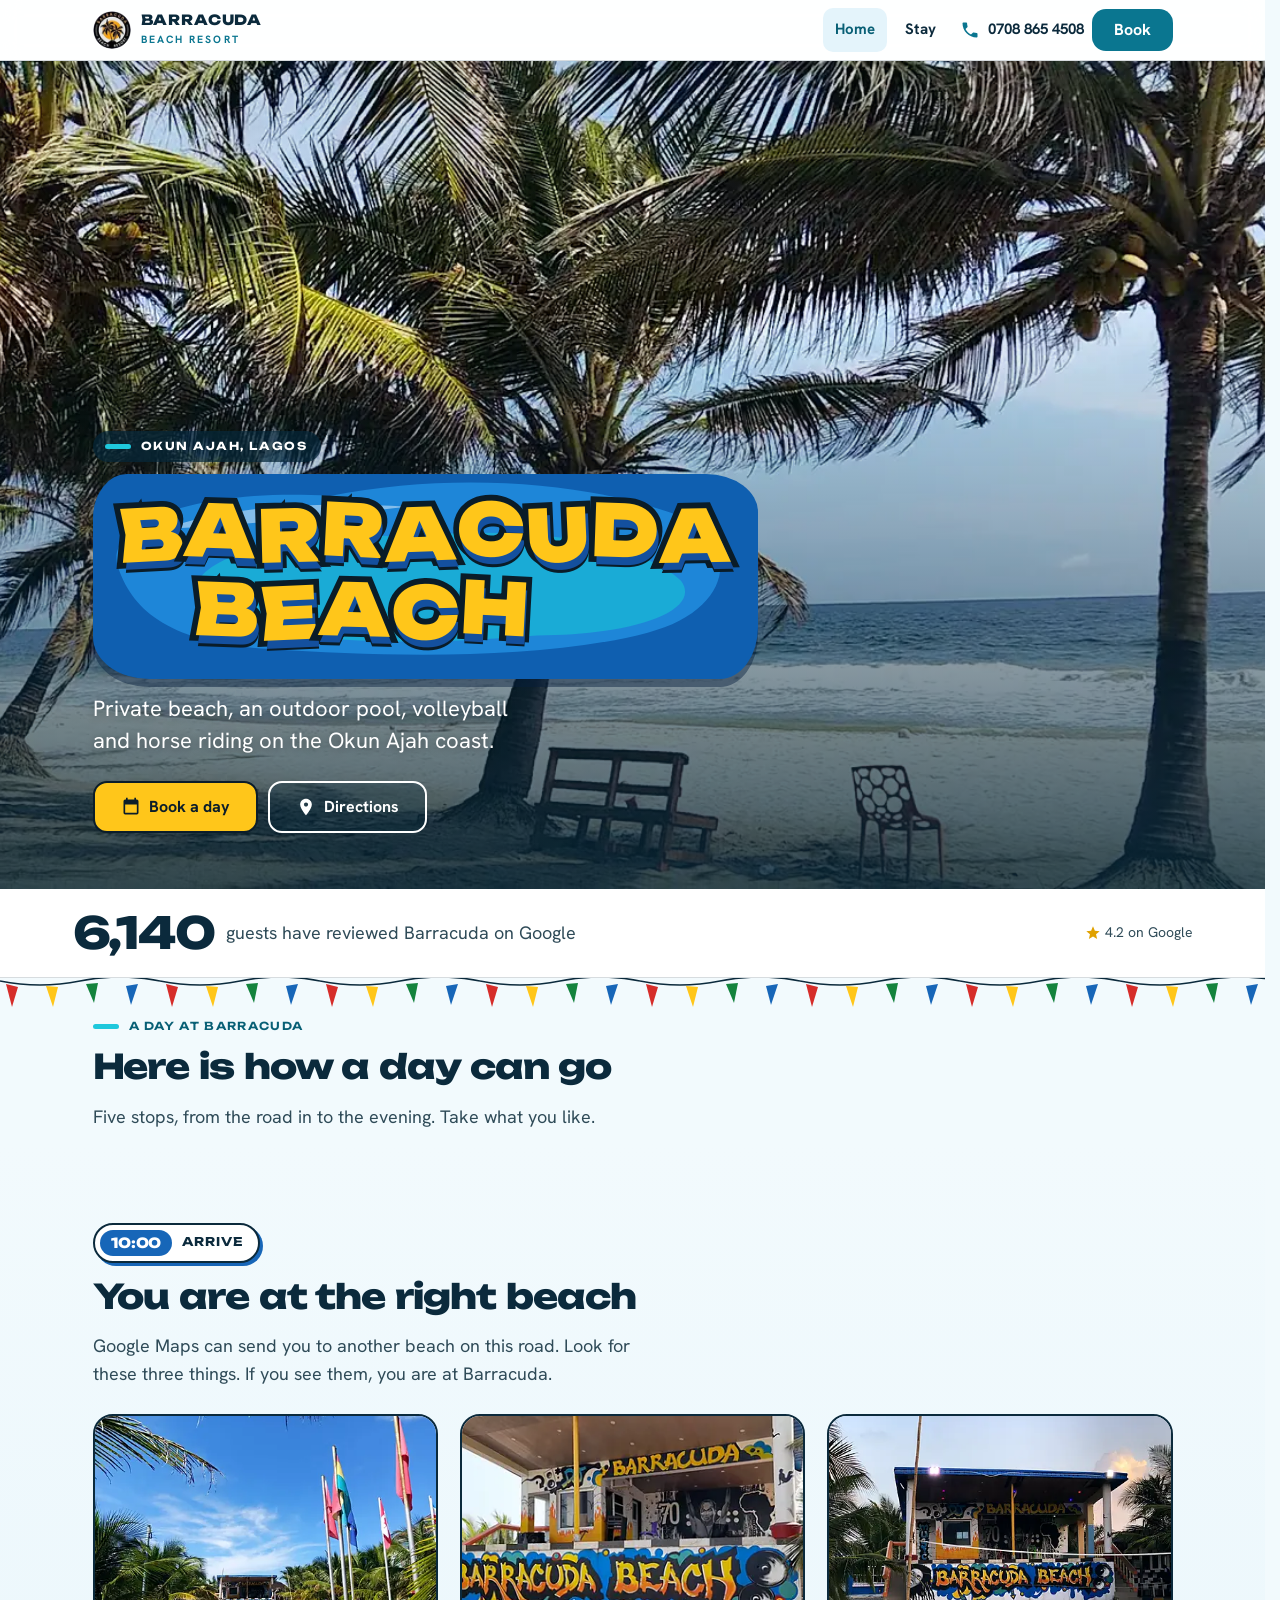
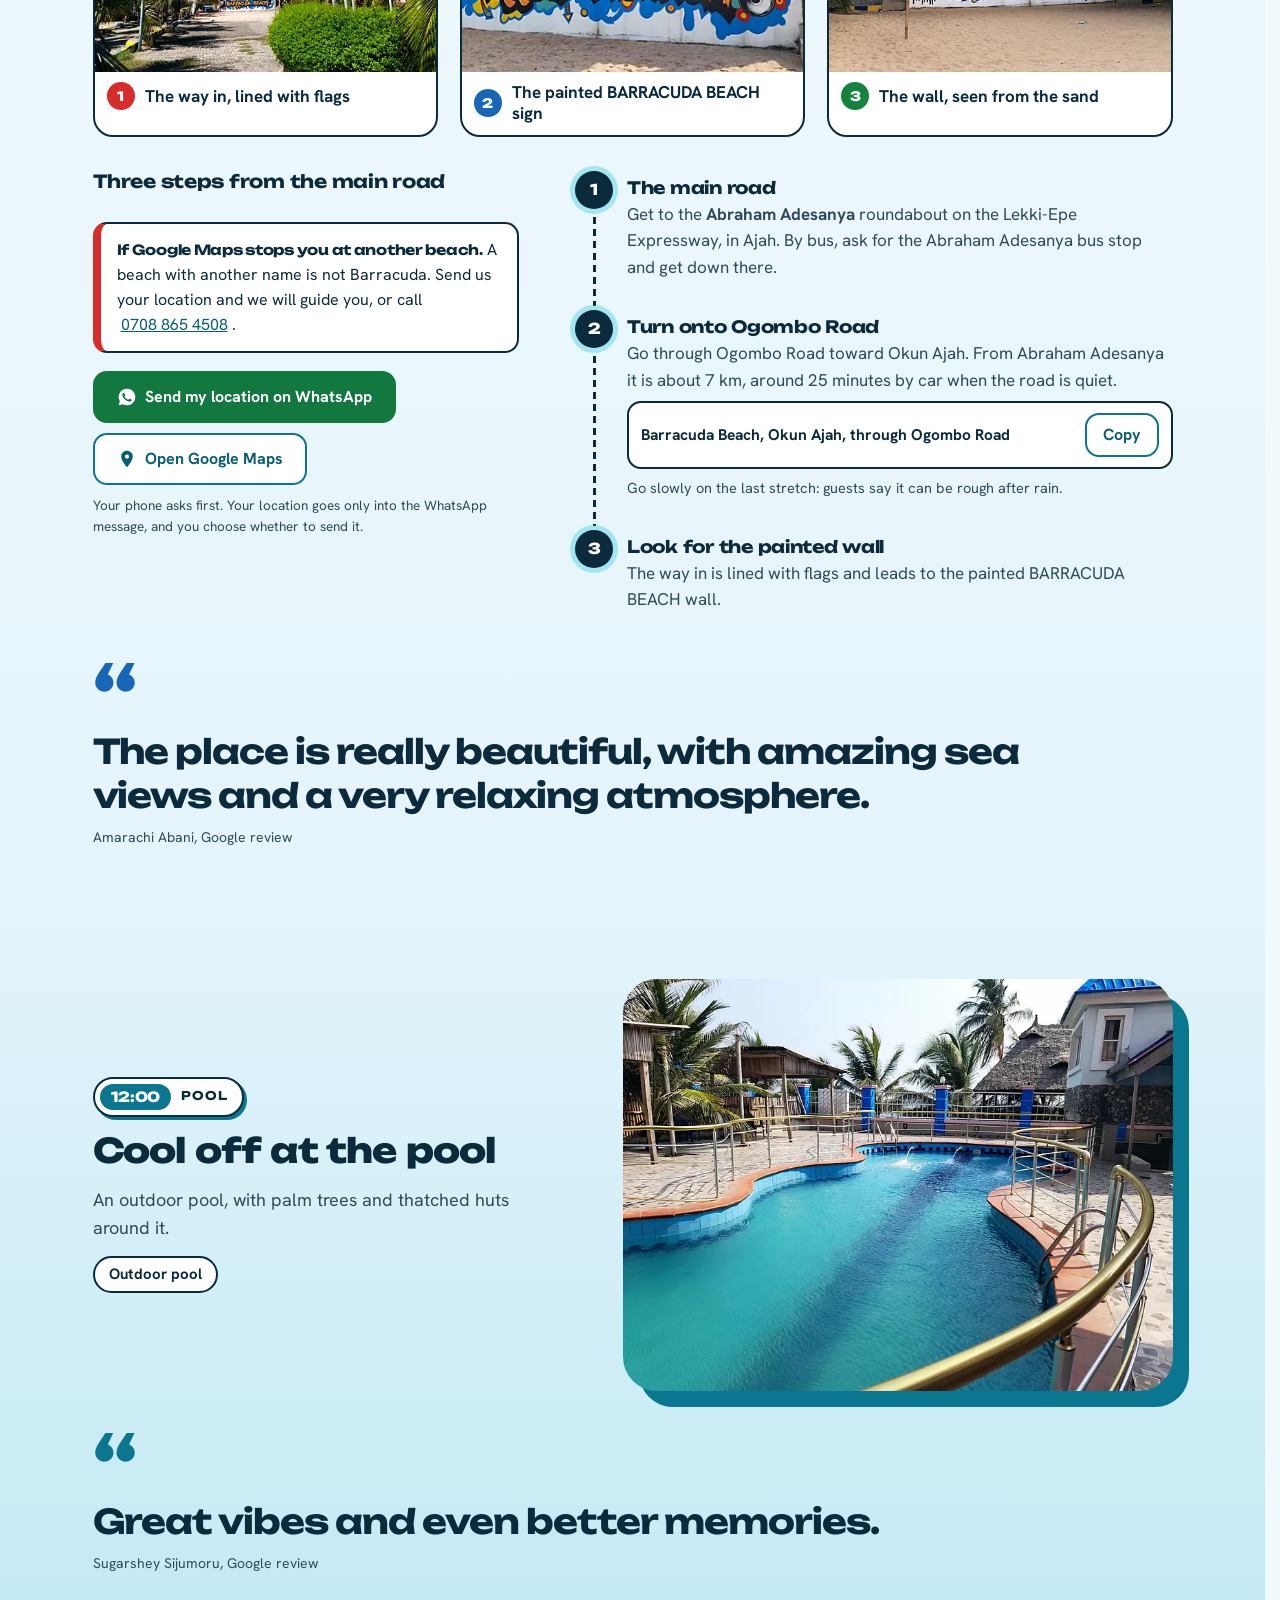
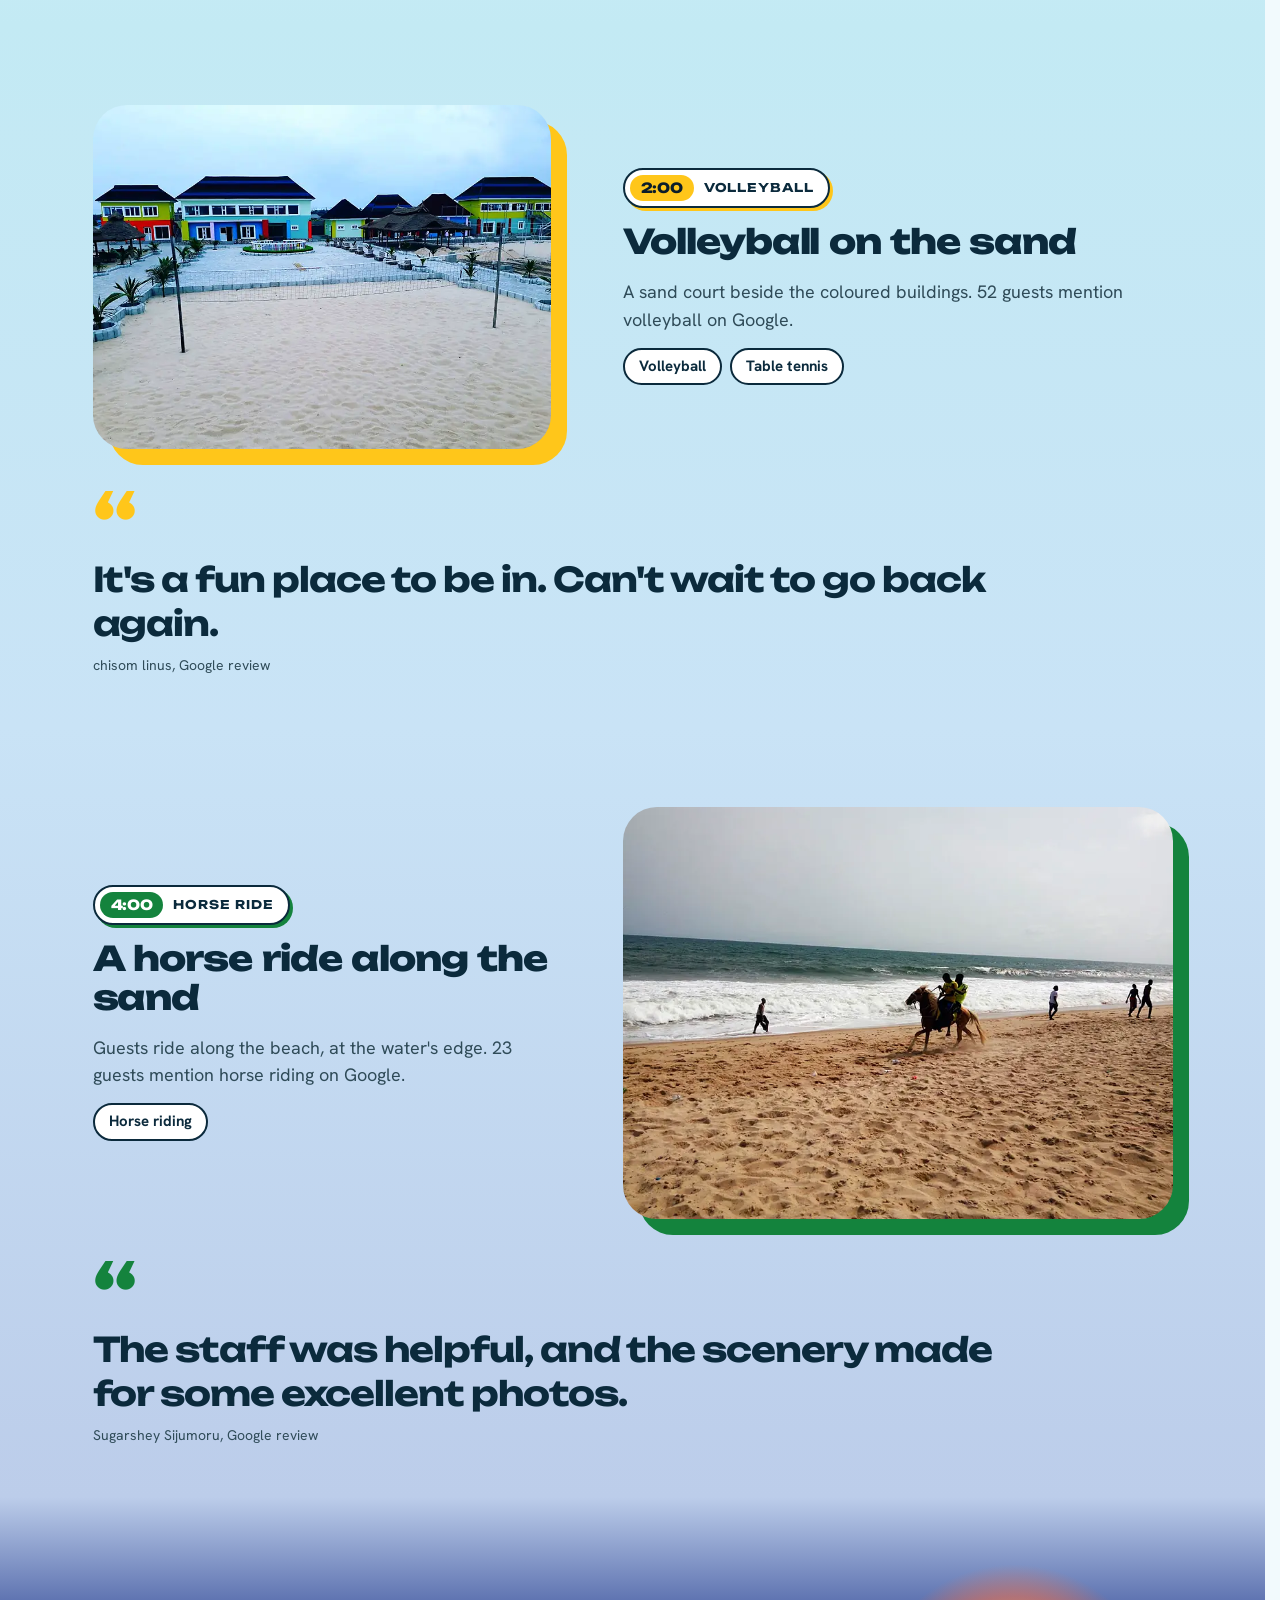
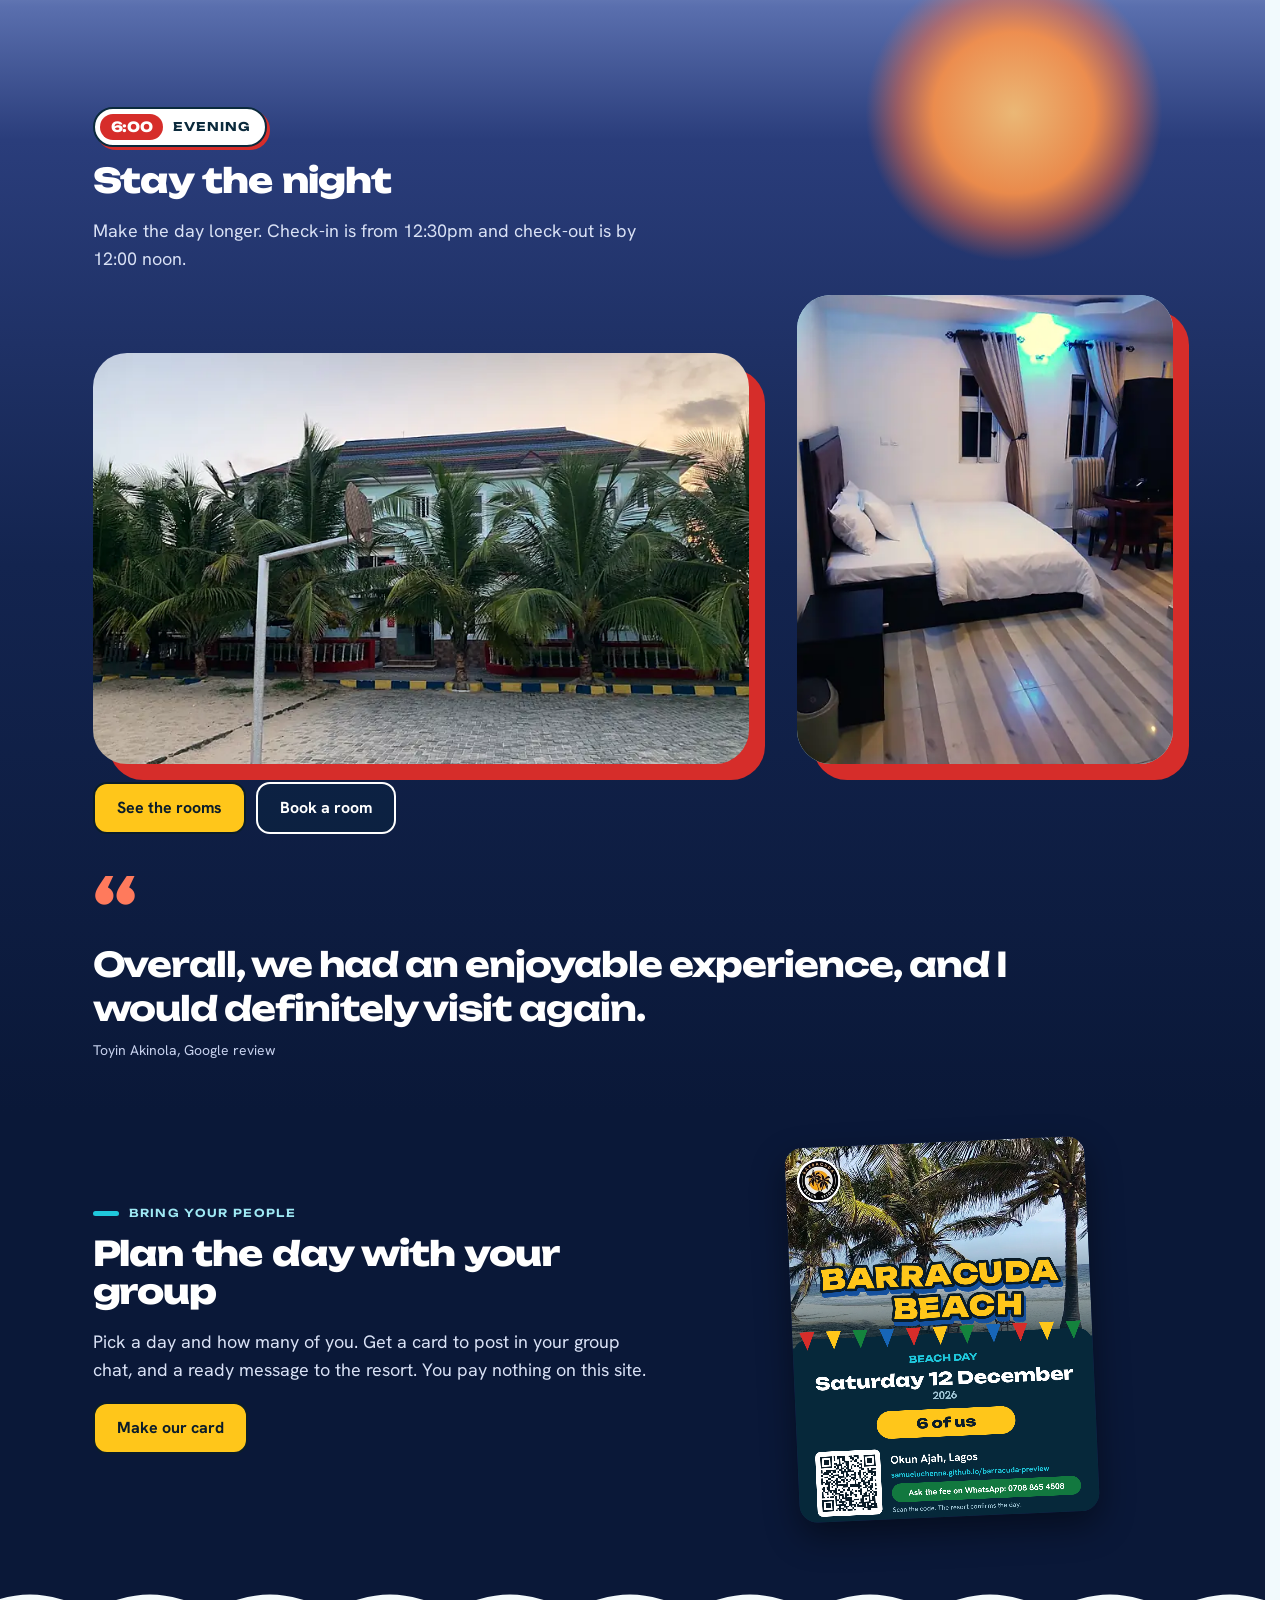
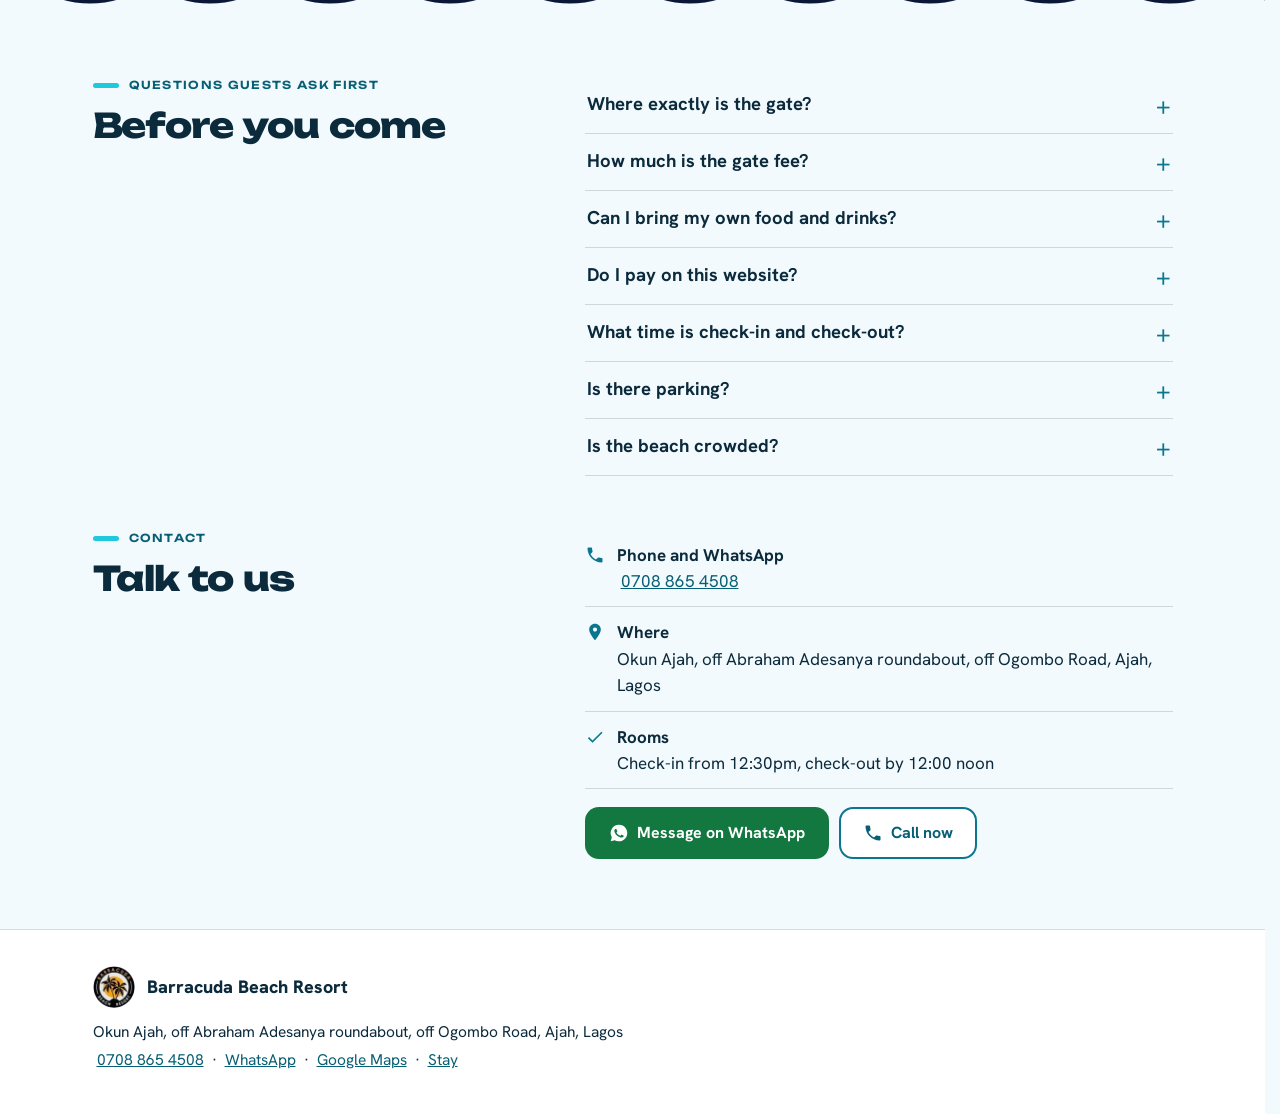
==== commit eda563ae: "Barracuda preview v5.1: link-preview tags and picture, skip link, high-contrast fix, QR and address " ====
--- a/index.html
+++ b/index.html
@@ -3,6 +3,23 @@
 <head>
 <meta charset="utf-8">
 <meta name="viewport" content="width=device-width,initial-scale=1">
+<link rel="canonical" href="https://samueluchenna.github.io/barracuda-preview/">
+<meta property="og:type" content="website">
+<meta property="og:site_name" content="Barracuda Beach Resort">
+<meta property="og:locale" content="en_NG">
+<meta property="og:title" content="Barracuda Beach Resort | A day at the beach, Okun Ajah, Lagos">
+<meta property="og:description" content="Barracuda Beach Resort in Okun Ajah, Lagos: know you are at the right beach, how to get there, and how to book a day or a room.">
+<meta property="og:url" content="https://samueluchenna.github.io/barracuda-preview/">
+<meta property="og:image" content="https://samueluchenna.github.io/barracuda-preview/assets/og-barracuda.jpg">
+<meta property="og:image:width" content="1200">
+<meta property="og:image:height" content="630">
+<meta property="og:image:alt" content="The painted BARRACUDA BEACH name over palm trees and the sea at Okun Ajah, Lagos">
+<meta name="twitter:card" content="summary_large_image">
+<meta name="twitter:title" content="Barracuda Beach Resort | A day at the beach, Okun Ajah, Lagos">
+<meta name="twitter:description" content="Barracuda Beach Resort in Okun Ajah, Lagos: know you are at the right beach, how to get there, and how to book a day or a room.">
+<meta name="twitter:image" content="https://samueluchenna.github.io/barracuda-preview/assets/og-barracuda.jpg">
+<meta name="twitter:image:alt" content="The painted BARRACUDA BEACH name over palm trees and the sea at Okun Ajah, Lagos">
+<link rel="apple-touch-icon" href="apple-touch-icon.png">
 <title>Barracuda Beach Resort | A day at the beach, Okun Ajah, Lagos</title>
 <meta name="description" content="Barracuda Beach Resort in Okun Ajah, Lagos: know you are at the right beach, how to get there, and how to book a day or a room.">
 <meta name="robots" content="noindex, nofollow">
@@ -11,30 +28,30 @@
 <link rel="preload" href="assets/fonts/unbounded.woff2" as="font" type="font/woff2" crossorigin>
 <link rel="preload" href="assets/fonts/hanken-grotesk.woff2" as="font" type="font/woff2" crossorigin>
 <link rel="preload" as="image" fetchpriority="high" imagesrcset="assets/img5/hero-640.webp 640w, assets/img5/hero-828.webp 828w, assets/img5/hero-1280.webp 1280w" imagesizes="100vw">
-<link rel="stylesheet" href="assets/wall.css?v=1793403021">
-<script>document.documentElement.classList.add('js');try{if(/[?&]review=1/.test(location.search))sessionStorage.bbreview='1';if(/[?&]review=0/.test(location.search))sessionStorage.removeItem('bbreview');if(sessionStorage.bbreview)document.documentElement.classList.add('review')}catch(e){}try{var s=sessionStorage;if(/[?&]intro=1/.test(location.search)||!s.bbseen&&!location.hash)document.documentElement.classList.add('intro');s.bbseen=1}catch(e){}</script>
-<script src="assets/wall.js?v=1793403021" defer></script>
+<link rel="stylesheet" href="assets/wall.css?v=1793430948">
+<script>document.documentElement.classList.add('js');try{var s=sessionStorage;if(/[?&]intro=1/.test(location.search)||!s.bbseen&&!location.hash)document.documentElement.classList.add('intro');s.bbseen=1}catch(e){}</script>
+<script src="assets/wall.js?v=1793430948" defer></script>
 </head>
 <body>
+<button type="button" class="skip">Skip to main content</button>
 <div id="intro"><button type="button" class="iskip">Skip</button><div class="ib" aria-hidden="true"><img class="il" src="assets/logo-barracuda-320.webp" width="200" height="200" alt=""></div></div>
 <script>(function(){var d=document,h=d.documentElement,o=d.getElementById("intro");function end(){if(!h.classList.contains("intro"))return;h.classList.remove("intro");var f=o.contains(d.activeElement);o.remove();if(f){var t=d.querySelector("h1");if(t){t.tabIndex=-1;t.focus({preventScroll:true})}}window.dispatchEvent(new Event("introdone"))}if(!h.classList.contains("intro")){o.remove();return}if(getComputedStyle(o).animationName==="none"){end();return}o.addEventListener("animationend",function(e){if(e.target===o)end()});o.addEventListener("click",end);d.addEventListener("keydown",end);setTimeout(end,4500)})()</script>
-<div class="draftbar"><div class="wrap"><b>Review mode.</b> The dashed tags and the Pending list show what is not confirmed yet. Guests do not see them. <button type="button" data-open="pending">Pending list (12)</button> <button type="button" data-review-off>Hide review notes</button></div></div>
+
 <header class="top"><div class="wrap">
 <a class="logo" href="index.html" aria-label="Barracuda Beach Resort, home"><img src="assets/logo-barracuda-88.webp" width="38" height="38" alt=""><div><span>Barracuda</span><small>BEACH RESORT</small></div></a>
 <nav class="links" aria-label="Main"><a href="index.html" class="on" aria-current="page">Home</a><a href="rooms.html">Stay</a></nav>
 <div class="hr"><a class="hcall" href="tel:07088654508" aria-label="Call 0708 865 4508"><svg viewBox="0 0 24 24" aria-hidden="true"><path d="M6.62 10.79c1.44 2.83 3.76 5.14 6.59 6.59l2.2-2.2c.27-.27.67-.36 1.02-.24 1.12.37 2.33.57 3.57.57.55 0 1 .45 1 1V20c0 .55-.45 1-1 1-9.39 0-17-7.61-17-17 0-.55.45-1 1-1h3.5c.55 0 1 .45 1 1 0 1.25.2 2.45.57 3.57.11.35.03.74-.25 1.02l-2.2 2.2z"/></svg><b>0708 865 4508</b></a><button type="button" class="btn main hbook" data-open="book">Book</button></div>
 </div></header>
-<main>
-<nav class="rail" aria-hidden="true"><i data-s="arrive">10:00</i><i data-s="pool">12:00</i><i data-s="volley">2:00</i><i data-s="horse">4:00</i><i data-s="dusk">6:00</i></nav><section class="hero"><div class="ph"><img src="assets/img5/hero-828.webp" srcset="assets/img5/hero-640.webp 640w, assets/img5/hero-828.webp 828w, assets/img5/hero-1280.webp 1280w" sizes="100vw" width="1280" height="720" alt="Palm trees on the beach with waves rolling in and a wooden bench on the sand" fetchpriority="high"></div><div class="hero-in wrap"><p class="kick">Okun Ajah, Lagos</p><h1 class="wallh"><span class="sr">Barracuda Beach</span><span class="paint" aria-hidden="true"><svg class="cloud" viewBox="0 0 360 150" preserveAspectRatio="none" aria-hidden="true"><path d="M14 70C4 38 52 10 128 16C196 -2 268 6 316 30C352 50 346 100 300 116C244 136 160 134 96 128C42 124 22 100 14 70Z"/><path class="b" d="M60 96C40 70 92 40 170 46C240 36 298 52 318 78C330 100 292 118 240 118C170 126 96 126 60 96Z"/><path class="w" d="M40 40C70 24 120 20 170 24C130 30 80 38 40 40Z"/></svg><span class="ln"><span class="l" style="--i:0;--r:-3deg;--y:0.03em">B</span><span class="l" style="--i:1;--r:2deg;--y:-0.02em">A</span><span class="l" style="--i:2;--r:-1.5deg;--y:0.04em">R</span><span class="l" style="--i:3;--r:3deg;--y:-0.03em">R</span><span class="l" style="--i:4;--r:-2deg;--y:0.02em">A</span><span class="l" style="--i:5;--r:1.5deg;--y:-0.04em">C</span><span class="l" style="--i:6;--r:-2.5deg;--y:0.03em">U</span><span class="l" style="--i:7;--r:2deg;--y:-0.02em">D</span><span class="l" style="--i:8;--r:-1deg;--y:0.04em">A</span></span><span class="ln"><span class="l" style="--i:9;--r:2deg;--y:-0.02em">B</span><span class="l" style="--i:10;--r:-2.5deg;--y:0.03em">E</span><span class="l" style="--i:11;--r:1.5deg;--y:-0.03em">A</span><span class="l" style="--i:12;--r:-1.5deg;--y:0.02em">C</span><span class="l" style="--i:13;--r:3deg;--y:-0.04em">H</span></span></span></h1><p class="sub">Private beach, an outdoor pool, volleyball and horse riding on the Okun Ajah coast.</p><div class="acts"><button type="button" class="btn yel" data-open="book"><svg viewBox="0 0 24 24" aria-hidden="true"><path d="M19 3h-1V1h-2v2H8V1H6v2H5a2 2 0 0 0-2 2v14a2 2 0 0 0 2 2h14a2 2 0 0 0 2-2V5a2 2 0 0 0-2-2zm0 16H5V9h14v10z"/></svg> Book a day</button><button type="button" class="btn ghost" data-open="route"><svg viewBox="0 0 24 24" aria-hidden="true"><path d="M12 2C8.13 2 5 5.13 5 9c0 5.25 7 13 7 13s7-7.75 7-13c0-3.87-3.13-7-7-7zm0 9.5c-1.38 0-2.5-1.12-2.5-2.5s1.12-2.5 2.5-2.5 2.5 1.12 2.5 2.5-1.12 2.5-2.5 2.5z"/></svg> Directions</button></div></div></section><div class="proof"><div class="proofw"><b>6,140</b><span>guests have reviewed Barracuda on Google</span><em><svg viewBox="0 0 24 24" aria-hidden="true"><path d="M12 17.27 18.18 21l-1.64-7.03L22 9.24l-7.19-.61L12 2 9.19 8.63 2 9.24l5.46 4.73L5.82 21z"/></svg>4.2 on Google</em></div></div><div class="bunting" aria-hidden="true"></div><section class="day-head"><div class="wrap"><p class="eyebrow">A day at Barracuda</p><h2>Here is how a day can go</h2><p class="lead">Five stops, from the road in to the evening. Take what you like.</p></div></section><section class="stop s-arrive" data-stop="arrive"><div class="wrap"><div class="clock"><b>10:00</b><span>Arrive</span></div><h2>You are at the right beach</h2><p class="lead">Google Maps can send you to another beach on this road. Look for these three things. If you see them, you are at Barracuda.</p><div class="looks" role="list" tabindex="0" aria-label="Does it look like this? Swipe sideways"><figure class="look" role="listitem"><div><img src="assets/img5/flags-800.webp" srcset="assets/img5/flags-480.webp 480w, assets/img5/flags-800.webp 800w, assets/img5/flags-1080.webp 1080w" sizes="(min-width:900px) 360px, 74vw" width="1080" height="809" alt="A path lined with flags and palm trees leading to the painted beach bar" loading="lazy" decoding="async"></div><figcaption><i>1</i>The way in, lined with flags</figcaption></figure><figure class="look" role="listitem"><div><img src="assets/img5/sign-800.webp" srcset="assets/img5/sign-480.webp 480w, assets/img5/sign-800.webp 800w, assets/img5/sign-1200.webp 1200w" sizes="(min-width:900px) 360px, 74vw" width="1200" height="675" alt="The painted BARRACUDA BEACH sign on the beach bar" loading="lazy" decoding="async" style="object-position:30% 50%"></div><figcaption><i>2</i>The painted BARRACUDA BEACH sign</figcaption></figure><figure class="look" role="listitem"><div><img src="assets/img5/wall-800.webp" srcset="assets/img5/wall-480.webp 480w, assets/img5/wall-800.webp 800w, assets/img5/wall-1200.webp 1200w" sizes="(min-width:900px) 360px, 74vw" width="1200" height="900" alt="The painted wall of the beach bar, seen from the sand" loading="lazy" decoding="async" style="object-position:50% 40%"></div><figcaption><i>3</i>The wall, seen from the sand</figcaption></figure></div><div class="arrive-grid"><div class="ah"><h3>Three steps from the main road</h3></div><ol class="route"><li><span class="dot">1</span><div><h3>The main road</h3><p>Get to the <b>Abraham Adesanya</b> roundabout on the Lekki-Epe Expressway, in Ajah. By bus, ask for the Abraham Adesanya bus stop and get down there.</p></div></li><li><span class="dot">2</span><div><h3>Turn onto Ogombo Road</h3><p>Go through Ogombo Road toward Okun Ajah. From Abraham Adesanya it is about 7 km, around 25 minutes by car when the road is quiet.</p><div class="say"><q class="sayText">Barracuda Beach, Okun Ajah, through Ogombo Road</q><button class="btn line copySay" type="button">Copy</button></div><p class="tip">Go slowly on the last stretch: guests say it can be rough after rain.</p></div></li><li><span class="dot">3</span><div><h3>Look for the painted wall</h3><p>The way in is lined with flags and leads to the painted BARRACUDA BEACH wall.</p></div></li></ol><div class="am"><div class="mapnote"><b>If Google Maps stops you at another beach.</b> A beach with another name is not Barracuda. Send us your location and we will guide you, or call <a href="tel:07088654508">0708 865 4508</a>.</div><div class="acts"><button type="button" class="btn wa" data-loc><svg viewBox="0 0 24 24" aria-hidden="true"><path d="M12 2a10 10 0 0 0-8.6 15.1L2 22l5-1.3A10 10 0 1 0 12 2zm5.2 14.2c-.2.6-1.2 1.2-1.7 1.2-.5.1-1 .2-3.3-.7-2.8-1.2-4.6-4-4.7-4.2-.1-.2-1.1-1.5-1.1-2.8 0-1.3.7-2 .9-2.2.2-.3.5-.3.7-.3h.5c.2 0 .4 0 .6.5l.8 2c.1.2.1.4 0 .5l-.3.5-.4.4c-.1.1-.3.3-.1.6.2.3.8 1.3 1.7 2.1 1.2 1 2.1 1.3 2.4 1.5.3.1.5.1.6-.1l.9-1.1c.2-.3.4-.2.6-.1l1.9.9c.3.1.5.2.5.3.1.2.1.6-.1 1.2z"/></svg> Send my location on WhatsApp</button><a class="btn line" href="https://www.google.com/maps/search/?api=1&query=Barracuda+Beach+Resort+Okun+Ajah+Lagos"><svg viewBox="0 0 24 24" aria-hidden="true"><path d="M12 2C8.13 2 5 5.13 5 9c0 5.25 7 13 7 13s7-7.75 7-13c0-3.87-3.13-7-7-7zm0 9.5c-1.38 0-2.5-1.12-2.5-2.5s1.12-2.5 2.5-2.5 2.5 1.12 2.5 2.5-1.12 2.5-2.5 2.5z"/></svg> Open Google Maps</a></div><p class="locnote">Your phone asks first. Your location goes only into the WhatsApp message, and you choose whether to send it.</p></div></div><blockquote class="pull"><p>The place is really beautiful, with amazing sea views and a very relaxing atmosphere.</p><footer>Amarachi Abani, Google review</footer></blockquote></div></section><section class="stop s-pool" data-stop="pool"><div class="wrap"><div class="stop-grid"><div><div class="clock"><b>12:00</b><span>Pool</span></div><h2>Cool off at the pool</h2><p class="lead">An outdoor pool, with palm trees and thatched huts around it.</p><ul class="tags"><li>Outdoor pool</li></ul></div><figure class="pic"><img src="assets/img5/pool-800.webp" srcset="assets/img5/pool-480.webp 480w, assets/img5/pool-800.webp 800w, assets/img5/pool-1200.webp 1200w" sizes="(min-width:900px) 560px, 92vw" width="1200" height="900" alt="The outdoor pool with a gold rail, palm trees and thatched huts" loading="lazy" decoding="async"></figure></div><blockquote class="pull"><p>Great vibes and even better memories.</p><footer>Sugarshey Sijumoru, Google review</footer></blockquote></div></section><section class="stop s-volley" data-stop="volley"><div class="wrap"><div class="stop-grid rev"><div><div class="clock"><b>2:00</b><span>Volleyball</span></div><h2>Volleyball on the sand</h2><p class="lead">A sand court beside the coloured buildings. 52 guests mention volleyball on Google.</p><ul class="tags"><li>Volleyball</li><li>Table tennis</li></ul></div><figure class="pic"><img src="assets/img5/courts-800.webp" srcset="assets/img5/courts-480.webp 480w, assets/img5/courts-800.webp 800w, assets/img5/courts-1032.webp 1032w" sizes="(min-width:900px) 560px, 92vw" width="1032" height="774" alt="A sand volleyball court with the coloured buildings behind" loading="lazy" decoding="async"></figure></div><blockquote class="pull"><p>It's a fun place to be in. Can't wait to go back again.</p><footer>chisom linus, Google review</footer></blockquote></div></section><section class="stop s-horse" data-stop="horse"><div class="wrap"><div class="stop-grid"><div><div class="clock"><b>4:00</b><span>Horse ride</span></div><h2>A horse ride along the sand</h2><p class="lead">Guests ride along the beach, at the water's edge. 23 guests mention horse riding on Google.</p><ul class="tags"><li>Horse riding</li></ul></div><figure class="pic"><img src="assets/img5/horse-800.webp" srcset="assets/img5/horse-480.webp 480w, assets/img5/horse-800.webp 800w, assets/img5/horse-1200.webp 1200w" sizes="(min-width:900px) 560px, 92vw" width="1200" height="900" alt="Two people riding a horse along the beach at the water edge" loading="lazy" decoding="async"></figure></div><blockquote class="pull"><p>The staff was helpful, and the scenery made for some excellent photos.</p><footer>Sugarshey Sijumoru, Google review</footer></blockquote></div></section><section class="stop s-dusk" data-stop="dusk"><div class="sun" aria-hidden="true"></div><div class="wrap"><div class="clock"><b>6:00</b><span>Evening</span></div><h2>Stay the night</h2><p class="lead">Make the day longer. Check-in is from 12:30pm and check-out is by 12:00 noon.</p><div class="duo"><figure class="pic wide"><img src="assets/img5/dusk-800.webp" srcset="assets/img5/dusk-480.webp 480w, assets/img5/dusk-800.webp 800w, assets/img5/dusk-1200.webp 1200w" sizes="(min-width:900px) 560px, 92vw" width="1200" height="900" alt="The resort building in the evening light, behind palm trees" loading="lazy" decoding="async"></figure><figure class="pic"><img src="assets/img5/room-800.webp" srcset="assets/img5/room-480.webp 480w, assets/img5/room-800.webp 800w, assets/img5/room-1200.webp 1200w" sizes="(min-width:900px) 360px, 92vw" width="1200" height="1600" alt="A bedroom with a made bed, pillows, curtains and a window" loading="lazy" decoding="async" style="object-position:50% 70%" class="roomcrop"></figure></div><div class="acts"><a class="btn yel" href="rooms.html">See the rooms</a><button type="button" class="btn ghost" data-open="book" data-lane="room">Book a room</button></div><blockquote class="pull"><p>Overall, we had an enjoyable experience, and I would definitely visit again.</p><footer>Toyin Akinola, Google review</footer></blockquote></div></section><section class="s-night"><div class="wrap share-grid"><div><p class="eyebrow">Bring your people</p><h2>Plan the day with your group</h2><p class="lead">Pick a day and how many of you. Get a card to post in your group chat, and a ready message to the resort. You pay nothing on this site.</p><div class="acts"><button type="button" class="btn yel" data-open="share">Make our card</button></div></div><canvas class="cardprev" width="1080" height="1350" role="img" aria-label="An example beach day card with the painted Barracuda Beach name, a date and the group size"></canvas></div></section><section class="qsec"><div class="wrap qgrid"><div><p class="eyebrow">Questions guests ask first</p><h2>Before you come</h2></div><div class="faq"><details><summary>Where exactly is the gate?</summary><p>Follow the three steps in the day above: the Abraham Adesanya roundabout, Ogombo Road, then the painted wall. If Google Maps stops you at a beach with another name, you are not at Barracuda. Send us your location and we will guide you.</p></details><details><summary>How much is the gate fee?</summary><p>Message us on WhatsApp and we reply with the fee for your day. <span class="chip">To confirm</span></p></details><details><summary>Can I bring my own food and drinks?</summary><p>Ask us when you message, and we tell you the rule. <span class="chip">To confirm</span></p></details><details><summary>Do I pay on this website?</summary><p>No. You send a request, we reply on WhatsApp and confirm the day. How you pay is agreed with the resort.</p></details><details><summary>What time is check-in and check-out?</summary><p>Check-in is from 12:30pm and check-out is by 12:00 noon.</p></details><details><summary>Is there parking?</summary><p>Free parking is listed on the resort's Google page.</p></details><details><summary>Is the beach crowded?</summary><p>45 guests on Google say it is not crowded. Busy days can differ, so ask when you send your request.</p></details></div></div><div class="wrap qgrid" style="padding-top:54px"><div><p class="eyebrow">Contact</p><h2>Talk to us</h2></div><div class="contact"><div class="row"><svg viewBox="0 0 24 24" aria-hidden="true"><path d="M6.62 10.79c1.44 2.83 3.76 5.14 6.59 6.59l2.2-2.2c.27-.27.67-.36 1.02-.24 1.12.37 2.33.57 3.57.57.55 0 1 .45 1 1V20c0 .55-.45 1-1 1-9.39 0-17-7.61-17-17 0-.55.45-1 1-1h3.5c.55 0 1 .45 1 1 0 1.25.2 2.45.57 3.57.11.35.03.74-.25 1.02l-2.2 2.2z"/></svg><div><b>Phone and WhatsApp</b><br><a href="tel:07088654508">0708 865 4508</a></div></div><div class="row"><svg viewBox="0 0 24 24" aria-hidden="true"><path d="M12 2C8.13 2 5 5.13 5 9c0 5.25 7 13 7 13s7-7.75 7-13c0-3.87-3.13-7-7-7zm0 9.5c-1.38 0-2.5-1.12-2.5-2.5s1.12-2.5 2.5-2.5 2.5 1.12 2.5 2.5-1.12 2.5-2.5 2.5z"/></svg><div><b>Where</b><br>Okun Ajah, off Abraham Adesanya roundabout, off Ogombo Road, Ajah, Lagos</div></div><div class="row"><svg viewBox="0 0 24 24" aria-hidden="true"><path d="M9 16.17 4.83 12l-1.42 1.41L9 19 21 7l-1.41-1.41z"/></svg><div><b>Rooms</b><br>Check-in from 12:30pm, check-out by 12:00 noon</div></div><div class="row rv-only"><svg viewBox="0 0 24 24" aria-hidden="true"><path d="M9 16.17 4.83 12l-1.42 1.41L9 19 21 7l-1.41-1.41z"/></svg><div><b>Gate hours</b><br>The opening hours of the gate go here. <span class="chip">To confirm</span></div></div><div class="acts"><a class="btn wa" href="https://wa.me/2347088654508?text=Hello%20Barracuda%20Beach%20Resort.%20I%20have%20a%20question."><svg viewBox="0 0 24 24" aria-hidden="true"><path d="M12 2a10 10 0 0 0-8.6 15.1L2 22l5-1.3A10 10 0 1 0 12 2zm5.2 14.2c-.2.6-1.2 1.2-1.7 1.2-.5.1-1 .2-3.3-.7-2.8-1.2-4.6-4-4.7-4.2-.1-.2-1.1-1.5-1.1-2.8 0-1.3.7-2 .9-2.2.2-.3.5-.3.7-.3h.5c.2 0 .4 0 .6.5l.8 2c.1.2.1.4 0 .5l-.3.5-.4.4c-.1.1-.3.3-.1.6.2.3.8 1.3 1.7 2.1 1.2 1 2.1 1.3 2.4 1.5.3.1.5.1.6-.1l.9-1.1c.2-.3.4-.2.6-.1l1.9.9c.3.1.5.2.5.3.1.2.1.6-.1 1.2z"/></svg> Message on WhatsApp</a><a class="btn line" href="tel:07088654508"><svg viewBox="0 0 24 24" aria-hidden="true"><path d="M6.62 10.79c1.44 2.83 3.76 5.14 6.59 6.59l2.2-2.2c.27-.27.67-.36 1.02-.24 1.12.37 2.33.57 3.57.57.55 0 1 .45 1 1V20c0 .55-.45 1-1 1-9.39 0-17-7.61-17-17 0-.55.45-1 1-1h3.5c.55 0 1 .45 1 1 0 1.25.2 2.45.57 3.57.11.35.03.74-.25 1.02l-2.2 2.2z"/></svg> Call now</a></div></div></div></section>
+<main id="main" tabindex="-1">
+<nav class="rail" aria-hidden="true"><i data-s="arrive">10:00</i><i data-s="pool">12:00</i><i data-s="volley">2:00</i><i data-s="horse">4:00</i><i data-s="dusk">6:00</i></nav><section class="hero"><div class="ph"><img src="assets/img5/hero-828.webp" srcset="assets/img5/hero-640.webp 640w, assets/img5/hero-828.webp 828w, assets/img5/hero-1280.webp 1280w" sizes="100vw" width="1280" height="720" alt="Palm trees on the beach with waves rolling in and a wooden bench on the sand" fetchpriority="high"></div><div class="hero-in wrap"><p class="kick">Okun Ajah, Lagos</p><h1 class="wallh"><span class="sr">Barracuda Beach</span><span class="paint" aria-hidden="true"><svg class="cloud" viewBox="0 0 360 150" preserveAspectRatio="none" aria-hidden="true"><path d="M14 70C4 38 52 10 128 16C196 -2 268 6 316 30C352 50 346 100 300 116C244 136 160 134 96 128C42 124 22 100 14 70Z"/><path class="b" d="M60 96C40 70 92 40 170 46C240 36 298 52 318 78C330 100 292 118 240 118C170 126 96 126 60 96Z"/><path class="w" d="M40 40C70 24 120 20 170 24C130 30 80 38 40 40Z"/></svg><span class="ln"><span class="l" style="--i:0;--r:-3deg;--y:0.03em">B</span><span class="l" style="--i:1;--r:2deg;--y:-0.02em">A</span><span class="l" style="--i:2;--r:-1.5deg;--y:0.04em">R</span><span class="l" style="--i:3;--r:3deg;--y:-0.03em">R</span><span class="l" style="--i:4;--r:-2deg;--y:0.02em">A</span><span class="l" style="--i:5;--r:1.5deg;--y:-0.04em">C</span><span class="l" style="--i:6;--r:-2.5deg;--y:0.03em">U</span><span class="l" style="--i:7;--r:2deg;--y:-0.02em">D</span><span class="l" style="--i:8;--r:-1deg;--y:0.04em">A</span></span><span class="ln"><span class="l" style="--i:9;--r:2deg;--y:-0.02em">B</span><span class="l" style="--i:10;--r:-2.5deg;--y:0.03em">E</span><span class="l" style="--i:11;--r:1.5deg;--y:-0.03em">A</span><span class="l" style="--i:12;--r:-1.5deg;--y:0.02em">C</span><span class="l" style="--i:13;--r:3deg;--y:-0.04em">H</span></span></span></h1><p class="sub">Private beach, an outdoor pool, volleyball and horse riding on the Okun Ajah coast.</p><div class="acts"><button type="button" class="btn yel" data-open="book"><svg viewBox="0 0 24 24" aria-hidden="true"><path d="M19 3h-1V1h-2v2H8V1H6v2H5a2 2 0 0 0-2 2v14a2 2 0 0 0 2 2h14a2 2 0 0 0 2-2V5a2 2 0 0 0-2-2zm0 16H5V9h14v10z"/></svg> Book a day</button><button type="button" class="btn ghost" data-open="route"><svg viewBox="0 0 24 24" aria-hidden="true"><path d="M12 2C8.13 2 5 5.13 5 9c0 5.25 7 13 7 13s7-7.75 7-13c0-3.87-3.13-7-7-7zm0 9.5c-1.38 0-2.5-1.12-2.5-2.5s1.12-2.5 2.5-2.5 2.5 1.12 2.5 2.5-1.12 2.5-2.5 2.5z"/></svg> Directions</button></div></div></section><div class="proof"><div class="proofw"><b>6,140</b><span>guests have reviewed Barracuda on Google</span><em><svg viewBox="0 0 24 24" aria-hidden="true"><path d="M12 17.27 18.18 21l-1.64-7.03L22 9.24l-7.19-.61L12 2 9.19 8.63 2 9.24l5.46 4.73L5.82 21z"/></svg>4.2 on Google</em></div></div><div class="bunting" aria-hidden="true"></div><section class="day-head"><div class="wrap"><p class="eyebrow">A day at Barracuda</p><h2>Here is how a day can go</h2><p class="lead">Five stops, from the road in to the evening. Take what you like.</p></div></section><section class="stop s-arrive" data-stop="arrive"><div class="wrap"><div class="clock"><b>10:00</b><span>Arrive</span></div><h2>You are at the right beach</h2><p class="lead">Google Maps can send you to another beach on this road. Look for these three things. If you see them, you are at Barracuda.</p><div class="looks" role="list" tabindex="0" aria-label="Does it look like this? Swipe sideways"><figure class="look" role="listitem"><div><img src="assets/img5/flags-800.webp" srcset="assets/img5/flags-480.webp 480w, assets/img5/flags-800.webp 800w, assets/img5/flags-1080.webp 1080w" sizes="(min-width:900px) 360px, 74vw" width="1080" height="809" alt="A path lined with flags and palm trees leading to the painted beach bar" loading="lazy" decoding="async"></div><figcaption><i>1</i>The way in, lined with flags</figcaption></figure><figure class="look" role="listitem"><div><img src="assets/img5/sign-800.webp" srcset="assets/img5/sign-480.webp 480w, assets/img5/sign-800.webp 800w, assets/img5/sign-1200.webp 1200w" sizes="(min-width:900px) 360px, 74vw" width="1200" height="675" alt="The painted BARRACUDA BEACH sign on the beach bar" loading="lazy" decoding="async" style="object-position:30% 50%"></div><figcaption><i>2</i>The painted BARRACUDA BEACH sign</figcaption></figure><figure class="look" role="listitem"><div><img src="assets/img5/wall-800.webp" srcset="assets/img5/wall-480.webp 480w, assets/img5/wall-800.webp 800w, assets/img5/wall-1200.webp 1200w" sizes="(min-width:900px) 360px, 74vw" width="1200" height="900" alt="The painted wall of the beach bar, seen from the sand" loading="lazy" decoding="async" style="object-position:50% 40%"></div><figcaption><i>3</i>The wall, seen from the sand</figcaption></figure></div><div class="arrive-grid"><div class="ah"><h3>Three steps from the main road</h3></div><ol class="route"><li><span class="dot">1</span><div><h3>The main road</h3><p>Get to the <b>Abraham Adesanya</b> roundabout on the Lekki-Epe Expressway, in Ajah. By bus, ask for the Abraham Adesanya bus stop and get down there.</p></div></li><li><span class="dot">2</span><div><h3>Turn onto Ogombo Road</h3><p>Go through Ogombo Road toward Okun Ajah. From Abraham Adesanya it is about 7 km, around 25 minutes by car when the road is quiet.</p><div class="say"><q class="sayText">Barracuda Beach, Okun Ajah, through Ogombo Road</q><button class="btn line copySay" type="button">Copy</button></div><p class="tip">Go slowly on the last stretch: guests say it can be rough after rain.</p></div></li><li><span class="dot">3</span><div><h3>Look for the painted wall</h3><p>The way in is lined with flags and leads to the painted BARRACUDA BEACH wall.</p></div></li></ol><div class="am"><div class="mapnote"><b>If Google Maps stops you at another beach.</b> A beach with another name is not Barracuda. Send us your location and we will guide you, or call <a href="tel:07088654508">0708 865 4508</a>.</div><div class="acts"><button type="button" class="btn wa" data-loc><svg viewBox="0 0 24 24" aria-hidden="true"><path d="M12 2a10 10 0 0 0-8.6 15.1L2 22l5-1.3A10 10 0 1 0 12 2zm5.2 14.2c-.2.6-1.2 1.2-1.7 1.2-.5.1-1 .2-3.3-.7-2.8-1.2-4.6-4-4.7-4.2-.1-.2-1.1-1.5-1.1-2.8 0-1.3.7-2 .9-2.2.2-.3.5-.3.7-.3h.5c.2 0 .4 0 .6.5l.8 2c.1.2.1.4 0 .5l-.3.5-.4.4c-.1.1-.3.3-.1.6.2.3.8 1.3 1.7 2.1 1.2 1 2.1 1.3 2.4 1.5.3.1.5.1.6-.1l.9-1.1c.2-.3.4-.2.6-.1l1.9.9c.3.1.5.2.5.3.1.2.1.6-.1 1.2z"/></svg> Send my location on WhatsApp</button><a class="btn line" href="https://www.google.com/maps/search/?api=1&query=Barracuda+Beach+Resort+Okun+Ajah+Lagos"><svg viewBox="0 0 24 24" aria-hidden="true"><path d="M12 2C8.13 2 5 5.13 5 9c0 5.25 7 13 7 13s7-7.75 7-13c0-3.87-3.13-7-7-7zm0 9.5c-1.38 0-2.5-1.12-2.5-2.5s1.12-2.5 2.5-2.5 2.5 1.12 2.5 2.5-1.12 2.5-2.5 2.5z"/></svg> Open Google Maps</a></div><p class="locnote">Your phone asks first. Your location goes only into the WhatsApp message, and you choose whether to send it.</p></div></div><blockquote class="pull"><p>The place is really beautiful, with amazing sea views and a very relaxing atmosphere.</p><footer>Amarachi Abani, Google review</footer></blockquote></div></section><section class="stop s-pool" data-stop="pool"><div class="wrap"><div class="stop-grid"><div><div class="clock"><b>12:00</b><span>Pool</span></div><h2>Cool off at the pool</h2><p class="lead">An outdoor pool, with palm trees and thatched huts around it.</p><ul class="tags"><li>Outdoor pool</li></ul></div><figure class="pic"><img src="assets/img5/pool-800.webp" srcset="assets/img5/pool-480.webp 480w, assets/img5/pool-800.webp 800w, assets/img5/pool-1200.webp 1200w" sizes="(min-width:900px) 560px, 92vw" width="1200" height="900" alt="The outdoor pool with a gold rail, palm trees and thatched huts" loading="lazy" decoding="async"></figure></div><blockquote class="pull"><p>Great vibes and even better memories.</p><footer>Sugarshey Sijumoru, Google review</footer></blockquote></div></section><section class="stop s-volley" data-stop="volley"><div class="wrap"><div class="stop-grid rev"><div><div class="clock"><b>2:00</b><span>Volleyball</span></div><h2>Volleyball on the sand</h2><p class="lead">A sand court beside the coloured buildings. 52 guests mention volleyball on Google.</p><ul class="tags"><li>Volleyball</li><li>Table tennis</li></ul></div><figure class="pic"><img src="assets/img5/courts-800.webp" srcset="assets/img5/courts-480.webp 480w, assets/img5/courts-800.webp 800w, assets/img5/courts-1032.webp 1032w" sizes="(min-width:900px) 560px, 92vw" width="1032" height="774" alt="A sand volleyball court with the coloured buildings behind" loading="lazy" decoding="async"></figure></div><blockquote class="pull"><p>It's a fun place to be in. Can't wait to go back again.</p><footer>chisom linus, Google review</footer></blockquote></div></section><section class="stop s-horse" data-stop="horse"><div class="wrap"><div class="stop-grid"><div><div class="clock"><b>4:00</b><span>Horse ride</span></div><h2>A horse ride along the sand</h2><p class="lead">Guests ride along the beach, at the water's edge. 23 guests mention horse riding on Google.</p><ul class="tags"><li>Horse riding</li></ul></div><figure class="pic"><img src="assets/img5/horse-800.webp" srcset="assets/img5/horse-480.webp 480w, assets/img5/horse-800.webp 800w, assets/img5/horse-1200.webp 1200w" sizes="(min-width:900px) 560px, 92vw" width="1200" height="900" alt="Two people riding a horse along the beach at the water edge" loading="lazy" decoding="async"></figure></div><blockquote class="pull"><p>The staff was helpful, and the scenery made for some excellent photos.</p><footer>Sugarshey Sijumoru, Google review</footer></blockquote></div></section><section class="stop s-dusk" data-stop="dusk"><div class="sun" aria-hidden="true"></div><div class="wrap"><div class="clock"><b>6:00</b><span>Evening</span></div><h2>Stay the night</h2><p class="lead">Make the day longer. Check-in is from 12:30pm and check-out is by 12:00 noon.</p><div class="duo"><figure class="pic wide"><img src="assets/img5/dusk-800.webp" srcset="assets/img5/dusk-480.webp 480w, assets/img5/dusk-800.webp 800w, assets/img5/dusk-1200.webp 1200w" sizes="(min-width:900px) 560px, 92vw" width="1200" height="900" alt="The resort building in the evening light, behind palm trees" loading="lazy" decoding="async"></figure><figure class="pic"><img src="assets/img5/room-800.webp" srcset="assets/img5/room-480.webp 480w, assets/img5/room-800.webp 800w, assets/img5/room-1200.webp 1200w" sizes="(min-width:900px) 360px, 92vw" width="1200" height="1600" alt="A bedroom with a made bed, pillows, curtains and a window" loading="lazy" decoding="async" style="object-position:50% 70%" class="roomcrop"></figure></div><div class="acts"><a class="btn yel" href="rooms.html">See the rooms</a><button type="button" class="btn ghost" data-open="book" data-lane="room">Book a room</button></div><blockquote class="pull"><p>Overall, we had an enjoyable experience, and I would definitely visit again.</p><footer>Toyin Akinola, Google review</footer></blockquote></div></section><section class="s-night"><div class="wrap share-grid"><div><p class="eyebrow">Bring your people</p><h2>Plan the day with your group</h2><p class="lead">Pick a day and how many of you. Get a card to post in your group chat, and a ready message to the resort. You pay nothing on this site.</p><div class="acts"><button type="button" class="btn yel" data-open="share">Make our card</button></div></div><canvas class="cardprev" width="1080" height="1350" role="img" aria-label="An example beach day card with the painted Barracuda Beach name, a date and the group size"></canvas></div></section><section class="qsec"><div class="wrap qgrid"><div><p class="eyebrow">Questions guests ask first</p><h2>Before you come</h2></div><div class="faq"><details><summary>Where exactly is the gate?</summary><p>Follow the three steps in the day above: the Abraham Adesanya roundabout, Ogombo Road, then the painted wall. If Google Maps stops you at a beach with another name, you are not at Barracuda. Send us your location and we will guide you.</p></details><details><summary>How much is the gate fee?</summary><p>Message us on WhatsApp and we reply with the fee for your day. </p></details><details><summary>Can I bring my own food and drinks?</summary><p>Ask us when you message, and we tell you the rule. </p></details><details><summary>Do I pay on this website?</summary><p>No. You send a request, we reply on WhatsApp and confirm the day. How you pay is agreed with the resort.</p></details><details><summary>What time is check-in and check-out?</summary><p>Check-in is from 12:30pm and check-out is by 12:00 noon.</p></details><details><summary>Is there parking?</summary><p>Free parking is listed on the resort's Google page.</p></details><details><summary>Is the beach crowded?</summary><p>45 guests on Google say it is not crowded. Busy days can differ, so ask when you send your request.</p></details></div></div><div class="wrap qgrid" style="padding-top:54px"><div><p class="eyebrow">Contact</p><h2>Talk to us</h2></div><div class="contact"><div class="row"><svg viewBox="0 0 24 24" aria-hidden="true"><path d="M6.62 10.79c1.44 2.83 3.76 5.14 6.59 6.59l2.2-2.2c.27-.27.67-.36 1.02-.24 1.12.37 2.33.57 3.57.57.55 0 1 .45 1 1V20c0 .55-.45 1-1 1-9.39 0-17-7.61-17-17 0-.55.45-1 1-1h3.5c.55 0 1 .45 1 1 0 1.25.2 2.45.57 3.57.11.35.03.74-.25 1.02l-2.2 2.2z"/></svg><div><b>Phone and WhatsApp</b><br><a href="tel:07088654508">0708 865 4508</a></div></div><div class="row"><svg viewBox="0 0 24 24" aria-hidden="true"><path d="M12 2C8.13 2 5 5.13 5 9c0 5.25 7 13 7 13s7-7.75 7-13c0-3.87-3.13-7-7-7zm0 9.5c-1.38 0-2.5-1.12-2.5-2.5s1.12-2.5 2.5-2.5 2.5 1.12 2.5 2.5-1.12 2.5-2.5 2.5z"/></svg><div><b>Where</b><br>Okun Ajah, off Abraham Adesanya roundabout, off Ogombo Road, Ajah, Lagos</div></div><div class="row"><svg viewBox="0 0 24 24" aria-hidden="true"><path d="M9 16.17 4.83 12l-1.42 1.41L9 19 21 7l-1.41-1.41z"/></svg><div><b>Rooms</b><br>Check-in from 12:30pm, check-out by 12:00 noon</div></div><div class="acts"><a class="btn wa" href="https://wa.me/2347088654508?text=Hello%20Barracuda%20Beach%20Resort.%20I%20have%20a%20question."><svg viewBox="0 0 24 24" aria-hidden="true"><path d="M12 2a10 10 0 0 0-8.6 15.1L2 22l5-1.3A10 10 0 1 0 12 2zm5.2 14.2c-.2.6-1.2 1.2-1.7 1.2-.5.1-1 .2-3.3-.7-2.8-1.2-4.6-4-4.7-4.2-.1-.2-1.1-1.5-1.1-2.8 0-1.3.7-2 .9-2.2.2-.3.5-.3.7-.3h.5c.2 0 .4 0 .6.5l.8 2c.1.2.1.4 0 .5l-.3.5-.4.4c-.1.1-.3.3-.1.6.2.3.8 1.3 1.7 2.1 1.2 1 2.1 1.3 2.4 1.5.3.1.5.1.6-.1l.9-1.1c.2-.3.4-.2.6-.1l1.9.9c.3.1.5.2.5.3.1.2.1.6-.1 1.2z"/></svg> Message on WhatsApp</a><a class="btn line" href="tel:07088654508"><svg viewBox="0 0 24 24" aria-hidden="true"><path d="M6.62 10.79c1.44 2.83 3.76 5.14 6.59 6.59l2.2-2.2c.27-.27.67-.36 1.02-.24 1.12.37 2.33.57 3.57.57.55 0 1 .45 1 1V20c0 .55-.45 1-1 1-9.39 0-17-7.61-17-17 0-.55.45-1 1-1h3.5c.55 0 1 .45 1 1 0 1.25.2 2.45.57 3.57.11.35.03.74-.25 1.02l-2.2 2.2z"/></svg> Call now</a></div></div></div></section>
 </main>
 <footer><div class="wrap">
 <div class="plate"><img src="assets/logo-barracuda-88.webp" width="42" height="42" alt="">Barracuda Beach Resort</div>
 <p style="margin:12px 0 4px">Okun Ajah, off Abraham Adesanya roundabout, off Ogombo Road, Ajah, Lagos</p>
 <p><a href="tel:07088654508">0708 865 4508</a> &middot; <a href="https://wa.me/2347088654508">WhatsApp</a> &middot; <a href="https://www.google.com/maps/search/?api=1&query=Barracuda+Beach+Resort+Okun+Ajah+Lagos">Google Maps</a> &middot; <a href="rooms.html">Stay</a></p>
-<div class="legal rv-only">First look prepared for the General Manager by Samuel Uchenna. Pictures are placeholders: visitors' photos from the resort's Google page, graded to look like one set. They will be replaced with the resort's own before the site goes public. The gate fee, room prices and house rules are not on the page until the resort confirms them.</div>
 </div></footer>
 <nav class="bar" aria-label="Quick actions"><button type="button" class="btn main" data-open="book"><svg viewBox="0 0 24 24" aria-hidden="true"><path d="M19 3h-1V1h-2v2H8V1H6v2H5a2 2 0 0 0-2 2v14a2 2 0 0 0 2 2h14a2 2 0 0 0 2-2V5a2 2 0 0 0-2-2zm0 16H5V9h14v10z"/></svg> Book a day</button><a class="btn ico" href="https://wa.me/2347088654508" aria-label="WhatsApp"><svg viewBox="0 0 24 24" aria-hidden="true"><path d="M12 2a10 10 0 0 0-8.6 15.1L2 22l5-1.3A10 10 0 1 0 12 2zm5.2 14.2c-.2.6-1.2 1.2-1.7 1.2-.5.1-1 .2-3.3-.7-2.8-1.2-4.6-4-4.7-4.2-.1-.2-1.1-1.5-1.1-2.8 0-1.3.7-2 .9-2.2.2-.3.5-.3.7-.3h.5c.2 0 .4 0 .6.5l.8 2c.1.2.1.4 0 .5l-.3.5-.4.4c-.1.1-.3.3-.1.6.2.3.8 1.3 1.7 2.1 1.2 1 2.1 1.3 2.4 1.5.3.1.5.1.6-.1l.9-1.1c.2-.3.4-.2.6-.1l1.9.9c.3.1.5.2.5.3.1.2.1.6-.1 1.2z"/></svg></a></nav>
-<dialog class="sheet" data-sheet="book" aria-labelledby="bk-h"><div class="sin"><div class="shead"><h2 id="bk-h">Book your visit</h2><button type="button" class="x" data-close aria-label="Close"><svg viewBox="0 0 24 24" aria-hidden="true"><path d="M19 6.41 17.59 5 12 10.59 6.41 5 5 6.41 10.59 12 5 17.59 6.41 19 12 13.41 17.59 19 19 17.59 13.41 12z"/></svg></button></div><div class="tabs" role="group" aria-label="What do you want to book?"><button type="button" data-lane="day" aria-selected="true">Day visit</button><button type="button" data-lane="room" aria-selected="false">Room</button><button type="button" data-lane="event" aria-selected="false">Event</button></div><div class="lanes"><div class="lane on" data-lane="day"><p class="soft">Pick the day and how many of you. We reply on WhatsApp to tell you if the day is open and what it costs.</p><ul class="facts rv-only"><li><b>Gate fee, adult and child</b><span><span class="chip">To confirm</span></span></li><li><b>What it covers</b><span><span class="chip">To confirm</span></span></li></ul></div><div class="lane" data-lane="room"><p class="soft">Pick the night you arrive and how many nights. We reply with the rooms that are free and what they cost. Check-in is from 12:30pm, check-out by 12:00 noon.</p><ul class="facts rv-only"><li><b>Room types and price per night</b><span><span class="chip">To confirm</span></span></li></ul></div><div class="lane" data-lane="event"><p class="soft">Tell us the date, how many of you, and what you have in mind. We reply on WhatsApp.</p><ul class="facts rv-only"><li><b>Event options and prices</b><span><span class="chip">To confirm</span></span></li></ul></div></div><form class="book" novalidate>
+<dialog class="sheet" data-sheet="book" aria-labelledby="bk-h"><div class="sin"><div class="shead"><h2 id="bk-h">Book your visit</h2><button type="button" class="x" data-close aria-label="Close"><svg viewBox="0 0 24 24" aria-hidden="true"><path d="M19 6.41 17.59 5 12 10.59 6.41 5 5 6.41 10.59 12 5 17.59 6.41 19 12 13.41 17.59 19 19 17.59 13.41 12z"/></svg></button></div><div class="tabs" role="group" aria-label="What do you want to book?"><button type="button" data-lane="day" aria-selected="true">Day visit</button><button type="button" data-lane="room" aria-selected="false">Room</button><button type="button" data-lane="event" aria-selected="false">Event</button></div><div class="lanes"><div class="lane on" data-lane="day"><p class="soft">Pick the day and how many of you. We reply on WhatsApp to tell you if the day is open and what it costs.</p></div><div class="lane" data-lane="room"><p class="soft">Pick the night you arrive and how many nights. We reply with the rooms that are free and what they cost. Check-in is from 12:30pm, check-out by 12:00 noon.</p></div><div class="lane" data-lane="event"><p class="soft">Tell us the date, how many of you, and what you have in mind. We reply on WhatsApp.</p></div></div><form class="book" novalidate>
 <input type="hidden" name="kind" value="day">
 <div class="fgrid">
 <div class="field full"><label for="b-date">Day you want to come</label><input id="b-date" name="date" type="date"></div>
@@ -46,7 +63,7 @@
 </div>
 <p class="ferr" role="alert"></p>
 <button class="btn wa full" type="submit"><svg viewBox="0 0 24 24" aria-hidden="true"><path d="M12 2a10 10 0 0 0-8.6 15.1L2 22l5-1.3A10 10 0 1 0 12 2zm5.2 14.2c-.2.6-1.2 1.2-1.7 1.2-.5.1-1 .2-3.3-.7-2.8-1.2-4.6-4-4.7-4.2-.1-.2-1.1-1.5-1.1-2.8 0-1.3.7-2 .9-2.2.2-.3.5-.3.7-.3h.5c.2 0 .4 0 .6.5l.8 2c.1.2.1.4 0 .5l-.3.5-.4.4c-.1.1-.3.3-.1.6.2.3.8 1.3 1.7 2.1 1.2 1 2.1 1.3 2.4 1.5.3.1.5.1.6-.1l.9-1.1c.2-.3.4-.2.6-.1l1.9.9c.3.1.5.2.5.3.1.2.1.6-.1 1.2z"/></svg> Send on WhatsApp</button>
-<p class="fnote">This opens WhatsApp with your message ready to send. You do not pay on this website.<span class="rv-only"> Number used for bookings: 0708 865 4508 <span class="chip">To confirm</span></span></p>
-</form></div></dialog><dialog class="sheet" data-sheet="route" aria-labelledby="rt-h"><div class="sin"><div class="shead"><h2 id="rt-h">How to get here</h2><button type="button" class="x" data-close aria-label="Close"><svg viewBox="0 0 24 24" aria-hidden="true"><path d="M19 6.41 17.59 5 12 10.59 6.41 5 5 6.41 10.59 12 5 17.59 6.41 19 12 13.41 17.59 19 19 17.59 13.41 12z"/></svg></button></div><ol class="route"><li><span class="dot">1</span><div><h3>The main road</h3><p>Get to the <b>Abraham Adesanya</b> roundabout on the Lekki-Epe Expressway, in Ajah. By bus, ask for the Abraham Adesanya bus stop and get down there.</p></div></li><li><span class="dot">2</span><div><h3>Turn onto Ogombo Road</h3><p>Go through Ogombo Road toward Okun Ajah. From Abraham Adesanya it is about 7 km, around 25 minutes by car when the road is quiet.</p><div class="say"><q class="sayText">Barracuda Beach, Okun Ajah, through Ogombo Road</q><button class="btn line copySay" type="button">Copy</button></div><p class="tip">Go slowly on the last stretch: guests say it can be rough after rain.</p></div></li><li><span class="dot">3</span><div><h3>Look for the painted wall</h3><p>The way in is lined with flags and leads to the painted BARRACUDA BEACH wall.</p></div></li></ol><div class="mapnote"><b>If Google Maps stops you at another beach.</b> A beach with another name is not Barracuda. Send us your location and we will guide you, or call <a href="tel:07088654508">0708 865 4508</a>.</div><div class="acts"><button type="button" class="btn wa" data-loc><svg viewBox="0 0 24 24" aria-hidden="true"><path d="M12 2a10 10 0 0 0-8.6 15.1L2 22l5-1.3A10 10 0 1 0 12 2zm5.2 14.2c-.2.6-1.2 1.2-1.7 1.2-.5.1-1 .2-3.3-.7-2.8-1.2-4.6-4-4.7-4.2-.1-.2-1.1-1.5-1.1-2.8 0-1.3.7-2 .9-2.2.2-.3.5-.3.7-.3h.5c.2 0 .4 0 .6.5l.8 2c.1.2.1.4 0 .5l-.3.5-.4.4c-.1.1-.3.3-.1.6.2.3.8 1.3 1.7 2.1 1.2 1 2.1 1.3 2.4 1.5.3.1.5.1.6-.1l.9-1.1c.2-.3.4-.2.6-.1l1.9.9c.3.1.5.2.5.3.1.2.1.6-.1 1.2z"/></svg> Send my location on WhatsApp</button><a class="btn line" href="https://www.google.com/maps/search/?api=1&query=Barracuda+Beach+Resort+Okun+Ajah+Lagos"><svg viewBox="0 0 24 24" aria-hidden="true"><path d="M12 2C8.13 2 5 5.13 5 9c0 5.25 7 13 7 13s7-7.75 7-13c0-3.87-3.13-7-7-7zm0 9.5c-1.38 0-2.5-1.12-2.5-2.5s1.12-2.5 2.5-2.5 2.5 1.12 2.5 2.5-1.12 2.5-2.5 2.5z"/></svg> Open Google Maps</a></div><p class="locnote">Your phone asks first. Your location goes only into the WhatsApp message, and you choose whether to send it.</p></div></dialog><dialog class="sheet" data-sheet="share" aria-labelledby="sh-h"><div class="sin"><div class="shead"><h2 id="sh-h">Our beach day card</h2><button type="button" class="x" data-close aria-label="Close"><svg viewBox="0 0 24 24" aria-hidden="true"><path d="M19 6.41 17.59 5 12 10.59 6.41 5 5 6.41 10.59 12 5 17.59 6.41 19 12 13.41 17.59 19 19 17.59 13.41 12z"/></svg></button></div><div class="fgrid"><div class="field"><label for="s-date">Day</label><input id="s-date" type="date"></div><div class="field"><label for="s-n">How many of you</label><input id="s-n" type="number" min="1" max="500" value="6" inputmode="numeric"></div></div><div class="cardwrap"><canvas id="cardbig" width="1080" height="1350" role="img" aria-label="Your beach day card"></canvas></div><div class="acts"><button type="button" class="btn main" id="s-share">Share the card</button><button type="button" class="btn line" id="s-save">Save the picture</button><a class="btn wa" id="s-wa" href="https://wa.me/2347088654508?text=Hello%20Barracuda%20Beach%20Resort.%20We%20would%20like%20to%20come%20for%20a%20beach%20day.%20Please%20tell%20me%20if%20the%20day%20is%20open%20and%20what%20the%20fee%20is.%20Thank%20you."><svg viewBox="0 0 24 24" aria-hidden="true"><path d="M12 2a10 10 0 0 0-8.6 15.1L2 22l5-1.3A10 10 0 1 0 12 2zm5.2 14.2c-.2.6-1.2 1.2-1.7 1.2-.5.1-1 .2-3.3-.7-2.8-1.2-4.6-4-4.7-4.2-.1-.2-1.1-1.5-1.1-2.8 0-1.3.7-2 .9-2.2.2-.3.5-.3.7-.3h.5c.2 0 .4 0 .6.5l.8 2c.1.2.1.4 0 .5l-.3.5-.4.4c-.1.1-.3.3-.1.6.2.3.8 1.3 1.7 2.1 1.2 1 2.1 1.3 2.4 1.5.3.1.5.1.6-.1l.9-1.1c.2-.3.4-.2.6-.1l1.9.9c.3.1.5.2.5.3.1.2.1.6-.1 1.2z"/></svg> Ask the resort on WhatsApp</a></div><p class="fnote">The card is made on your phone and nothing is uploaded. It is an invitation to post in your group: the resort confirms the day and the fee on WhatsApp. You pay nothing on this website.</p></div></dialog><dialog class="sheet" data-sheet="pending" aria-labelledby="pd-h"><div class="sin"><div class="shead"><h2 id="pd-h">Still to confirm</h2><button type="button" class="x" data-close aria-label="Close"><svg viewBox="0 0 24 24" aria-hidden="true"><path d="M19 6.41 17.59 5 12 10.59 6.41 5 5 6.41 10.59 12 5 17.59 6.41 19 12 13.41 17.59 19 19 17.59 13.41 12z"/></svg></button></div><p class="soft">Guests do not see any of this. The page shows a calm line where something is not confirmed yet.</p><ol class="pend"><li><b>Gate fee, adult and child, and what it covers</b>Guests see "we reply on WhatsApp". Guests quote different amounts on Google, so one clear fee ends the argument at the gate.</li><li><b>House rules</b>Food and drinks from outside, and anything else guests argue about at the gate.</li><li><b>Gate opening hours</b>The day (10:00 to 6:00) is a suggested day, not a promise. Confirm the real hours.</li><li><b>Room types, prices and how many rooms</b>Types on the resort's own YouTube videos: Standard Room, Deluxe Room, Junior Suite, Executive Suite. "About 46 standard rooms" was only heard. The videos are about 6 years old: do the rooms still look like this?</li><li><b>Booking WhatsApp number</b>The site uses the public Google number 0708 865 4508. Confirm it is the one for bookings.</li><li><b>Landmark before the gate and the exact gate pin</b>Fix the Google Maps pin once Manager access arrives, and add one clear landmark to step 3.</li><li><b>Pictures</b>Every photo is a visitor's photo from the resort's Google page, graded to look like one set. Replace with the resort's own, or credit. Ask for the original photos and reels from the Instagram, plus sunset and drone shots.</li><li><b>Room videos</b>Embedded from the resort's own YouTube channel (Barracuda Beach & Resorts). Confirm the GM is happy, and ask for the originals.</li><li><b>Reviews</b>Quoted word for word from Google (read 28 Oct 2026), with the names as shown there.</li><li><b>Road note</b>Two guests on Google say the last stretch is rough after rain. Keep or remove.</li><li><b>Check-in 12:30, check-out 12:00, free parking, facilities</b>As listed on the resort's Google page. Not yet confirmed with the resort.</li><li><b>Instagram</b>An Instagram page @barracuda_beachresort (about 12.5K followers) was found. Confirm it is theirs, then link it.</li></ol><div class="acts"><button type="button" class="btn line" data-review-off>Hide review notes</button></div></div></dialog>
+<p class="fnote">This opens WhatsApp with your message ready to send. You do not pay on this website.</p>
+</form></div></dialog><dialog class="sheet" data-sheet="route" aria-labelledby="rt-h"><div class="sin"><div class="shead"><h2 id="rt-h">How to get here</h2><button type="button" class="x" data-close aria-label="Close"><svg viewBox="0 0 24 24" aria-hidden="true"><path d="M19 6.41 17.59 5 12 10.59 6.41 5 5 6.41 10.59 12 5 17.59 6.41 19 12 13.41 17.59 19 19 17.59 13.41 12z"/></svg></button></div><ol class="route"><li><span class="dot">1</span><div><h3>The main road</h3><p>Get to the <b>Abraham Adesanya</b> roundabout on the Lekki-Epe Expressway, in Ajah. By bus, ask for the Abraham Adesanya bus stop and get down there.</p></div></li><li><span class="dot">2</span><div><h3>Turn onto Ogombo Road</h3><p>Go through Ogombo Road toward Okun Ajah. From Abraham Adesanya it is about 7 km, around 25 minutes by car when the road is quiet.</p><div class="say"><q class="sayText">Barracuda Beach, Okun Ajah, through Ogombo Road</q><button class="btn line copySay" type="button">Copy</button></div><p class="tip">Go slowly on the last stretch: guests say it can be rough after rain.</p></div></li><li><span class="dot">3</span><div><h3>Look for the painted wall</h3><p>The way in is lined with flags and leads to the painted BARRACUDA BEACH wall.</p></div></li></ol><div class="mapnote"><b>If Google Maps stops you at another beach.</b> A beach with another name is not Barracuda. Send us your location and we will guide you, or call <a href="tel:07088654508">0708 865 4508</a>.</div><div class="acts"><button type="button" class="btn wa" data-loc><svg viewBox="0 0 24 24" aria-hidden="true"><path d="M12 2a10 10 0 0 0-8.6 15.1L2 22l5-1.3A10 10 0 1 0 12 2zm5.2 14.2c-.2.6-1.2 1.2-1.7 1.2-.5.1-1 .2-3.3-.7-2.8-1.2-4.6-4-4.7-4.2-.1-.2-1.1-1.5-1.1-2.8 0-1.3.7-2 .9-2.2.2-.3.5-.3.7-.3h.5c.2 0 .4 0 .6.5l.8 2c.1.2.1.4 0 .5l-.3.5-.4.4c-.1.1-.3.3-.1.6.2.3.8 1.3 1.7 2.1 1.2 1 2.1 1.3 2.4 1.5.3.1.5.1.6-.1l.9-1.1c.2-.3.4-.2.6-.1l1.9.9c.3.1.5.2.5.3.1.2.1.6-.1 1.2z"/></svg> Send my location on WhatsApp</button><a class="btn line" href="https://www.google.com/maps/search/?api=1&query=Barracuda+Beach+Resort+Okun+Ajah+Lagos"><svg viewBox="0 0 24 24" aria-hidden="true"><path d="M12 2C8.13 2 5 5.13 5 9c0 5.25 7 13 7 13s7-7.75 7-13c0-3.87-3.13-7-7-7zm0 9.5c-1.38 0-2.5-1.12-2.5-2.5s1.12-2.5 2.5-2.5 2.5 1.12 2.5 2.5-1.12 2.5-2.5 2.5z"/></svg> Open Google Maps</a></div><p class="locnote">Your phone asks first. Your location goes only into the WhatsApp message, and you choose whether to send it.</p></div></dialog><dialog class="sheet" data-sheet="share" aria-labelledby="sh-h"><div class="sin"><div class="shead"><h2 id="sh-h">Our beach day card</h2><button type="button" class="x" data-close aria-label="Close"><svg viewBox="0 0 24 24" aria-hidden="true"><path d="M19 6.41 17.59 5 12 10.59 6.41 5 5 6.41 10.59 12 5 17.59 6.41 19 12 13.41 17.59 19 19 17.59 13.41 12z"/></svg></button></div><div class="fgrid"><div class="field"><label for="s-date">Day</label><input id="s-date" type="date"></div><div class="field"><label for="s-n">How many of you</label><input id="s-n" type="number" min="1" max="500" value="6" inputmode="numeric"></div></div><div class="cardwrap"><canvas id="cardbig" width="1080" height="1350" role="img" aria-label="Your beach day card"></canvas></div><div class="acts"><button type="button" class="btn main" id="s-share">Share the card</button><button type="button" class="btn line" id="s-save">Save the picture</button><a class="btn wa" id="s-wa" href="https://wa.me/2347088654508?text=Hello%20Barracuda%20Beach%20Resort.%20We%20would%20like%20to%20come%20for%20a%20beach%20day.%20Please%20tell%20me%20if%20the%20day%20is%20open%20and%20what%20the%20fee%20is.%20Thank%20you."><svg viewBox="0 0 24 24" aria-hidden="true"><path d="M12 2a10 10 0 0 0-8.6 15.1L2 22l5-1.3A10 10 0 1 0 12 2zm5.2 14.2c-.2.6-1.2 1.2-1.7 1.2-.5.1-1 .2-3.3-.7-2.8-1.2-4.6-4-4.7-4.2-.1-.2-1.1-1.5-1.1-2.8 0-1.3.7-2 .9-2.2.2-.3.5-.3.7-.3h.5c.2 0 .4 0 .6.5l.8 2c.1.2.1.4 0 .5l-.3.5-.4.4c-.1.1-.3.3-.1.6.2.3.8 1.3 1.7 2.1 1.2 1 2.1 1.3 2.4 1.5.3.1.5.1.6-.1l.9-1.1c.2-.3.4-.2.6-.1l1.9.9c.3.1.5.2.5.3.1.2.1.6-.1 1.2z"/></svg> Ask the resort on WhatsApp</a></div><p class="fnote">The card is made on your phone and nothing is uploaded. It is an invitation to post in your group: the resort confirms the day and the fee on WhatsApp. You pay nothing on this website.</p></div></dialog>
 </body>
 </html>
--- a/assets/wall.css
+++ b/assets/wall.css
@@ -306,6 +306,20 @@
  .sun{transition:none!important;transform:translateY(26px)!important}
 }
 
+/* skip link: a button that is off-screen until keyboard focus reaches it (first Tab); main takes focus without a ring */
+.skip{position:absolute;left:12px;top:-90px;z-index:300;min-height:44px;padding:0 18px;border:2px solid #fff;border-radius:12px;background:#06283a;color:#fff;font:700 16px/1 var(--body);cursor:pointer}
+.skip:focus{top:10px}
+main:focus{outline:none}
+
+/* Windows high-contrast mode: the painted title is a font with a stroke and shadow, which the system turns into black blobs.
+   Hide the paint and show the real heading text instead, plain and readable. */
+@media (forced-colors:active){
+ .paint{display:none}
+ h1.wallh .sr{position:static;width:auto;height:auto;white-space:normal;overflow:visible}
+ .skip{border-color:ButtonText}
+ .draftbar{border-bottom:1px solid CanvasText}
+}
+
 /* intro: the logo on a clean screen, then a soft dissolve into the page. Opacity and a small scale only. See README.md */
 #intro{display:none}
 .js.intro{overflow:hidden;scrollbar-gutter:stable}
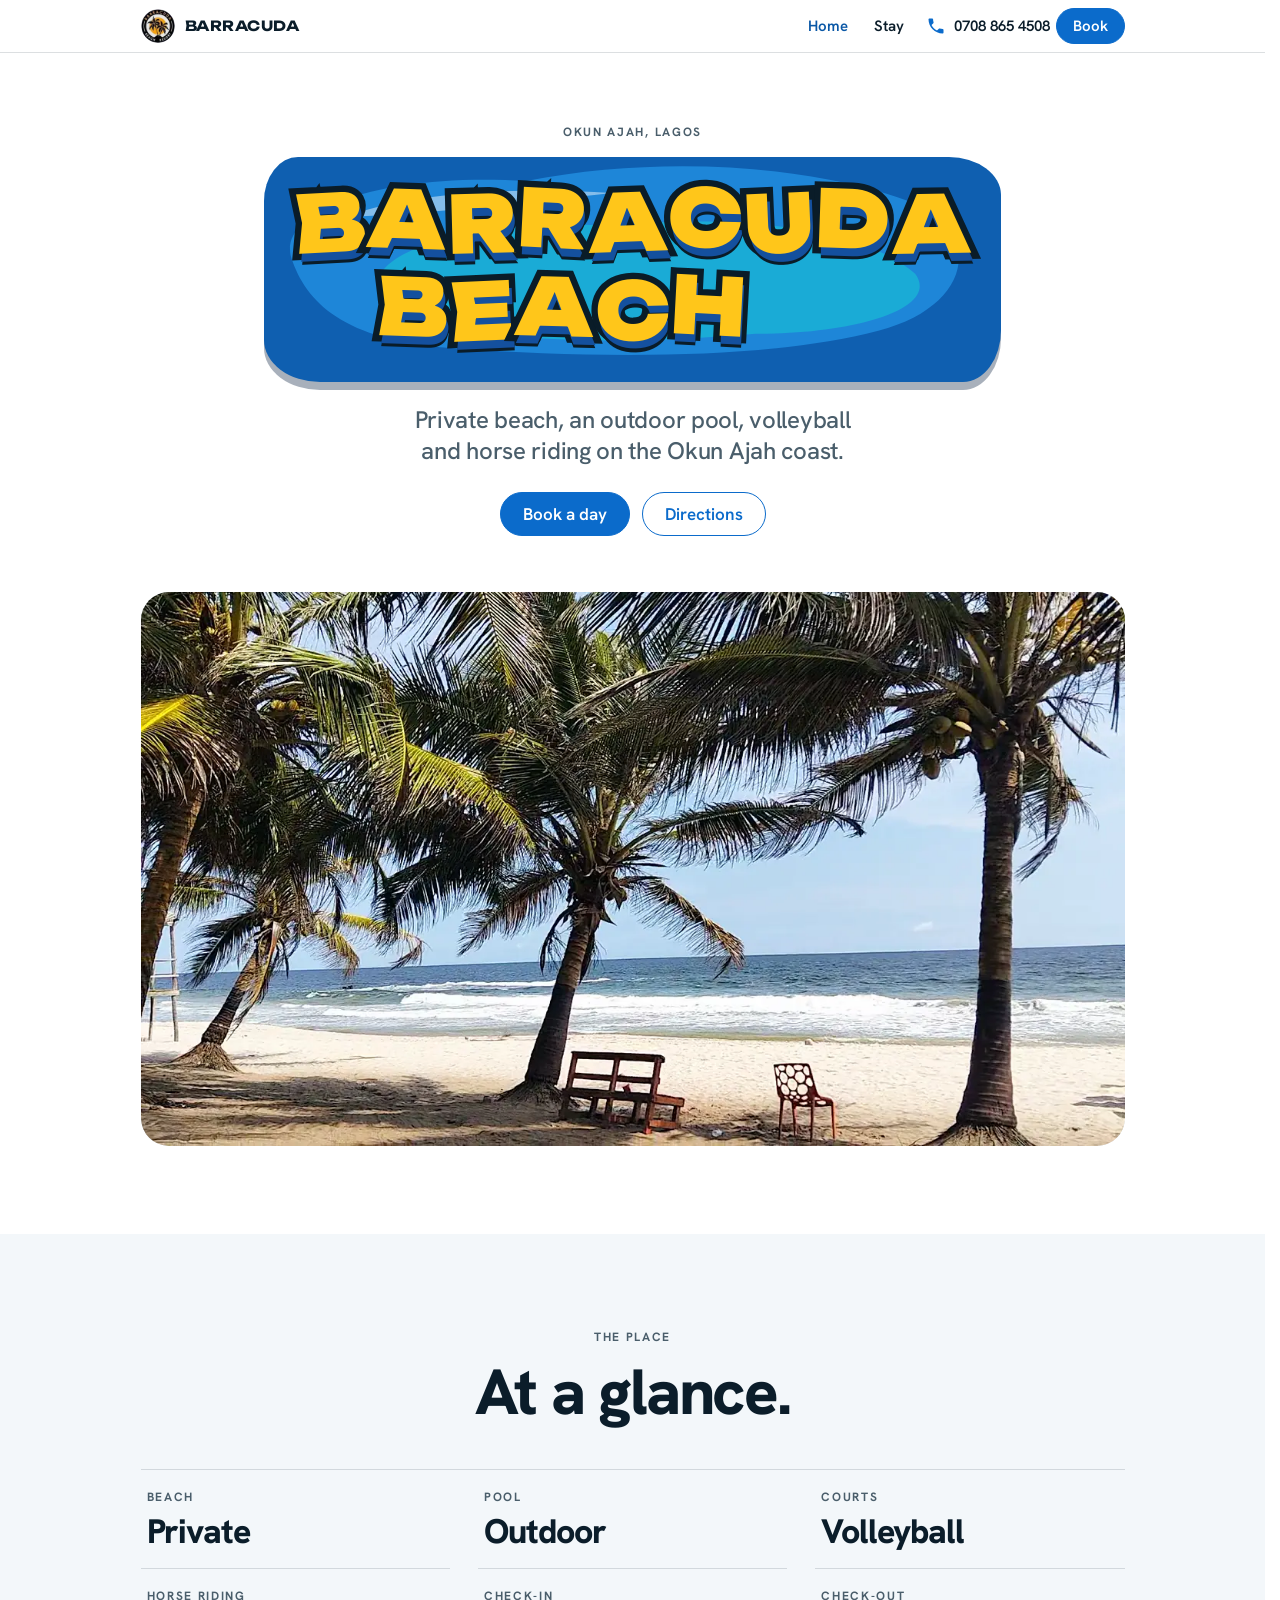
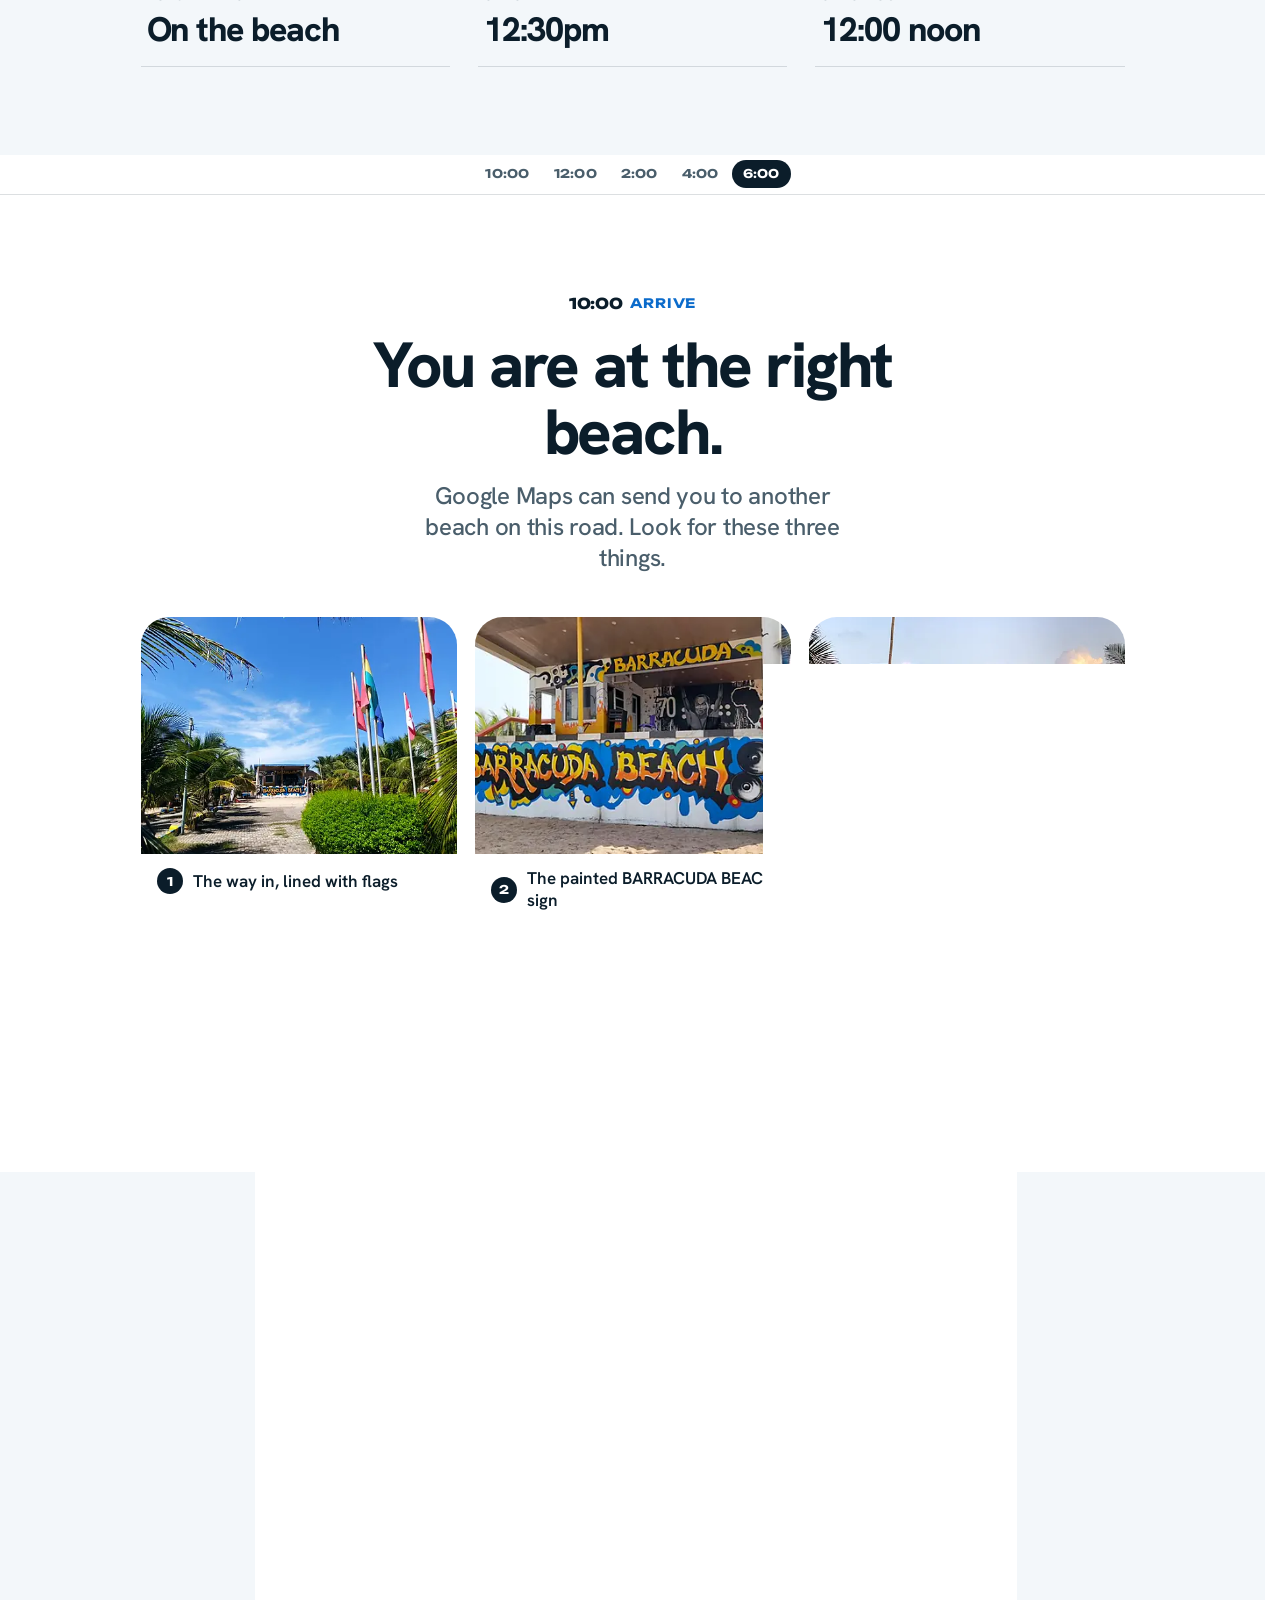
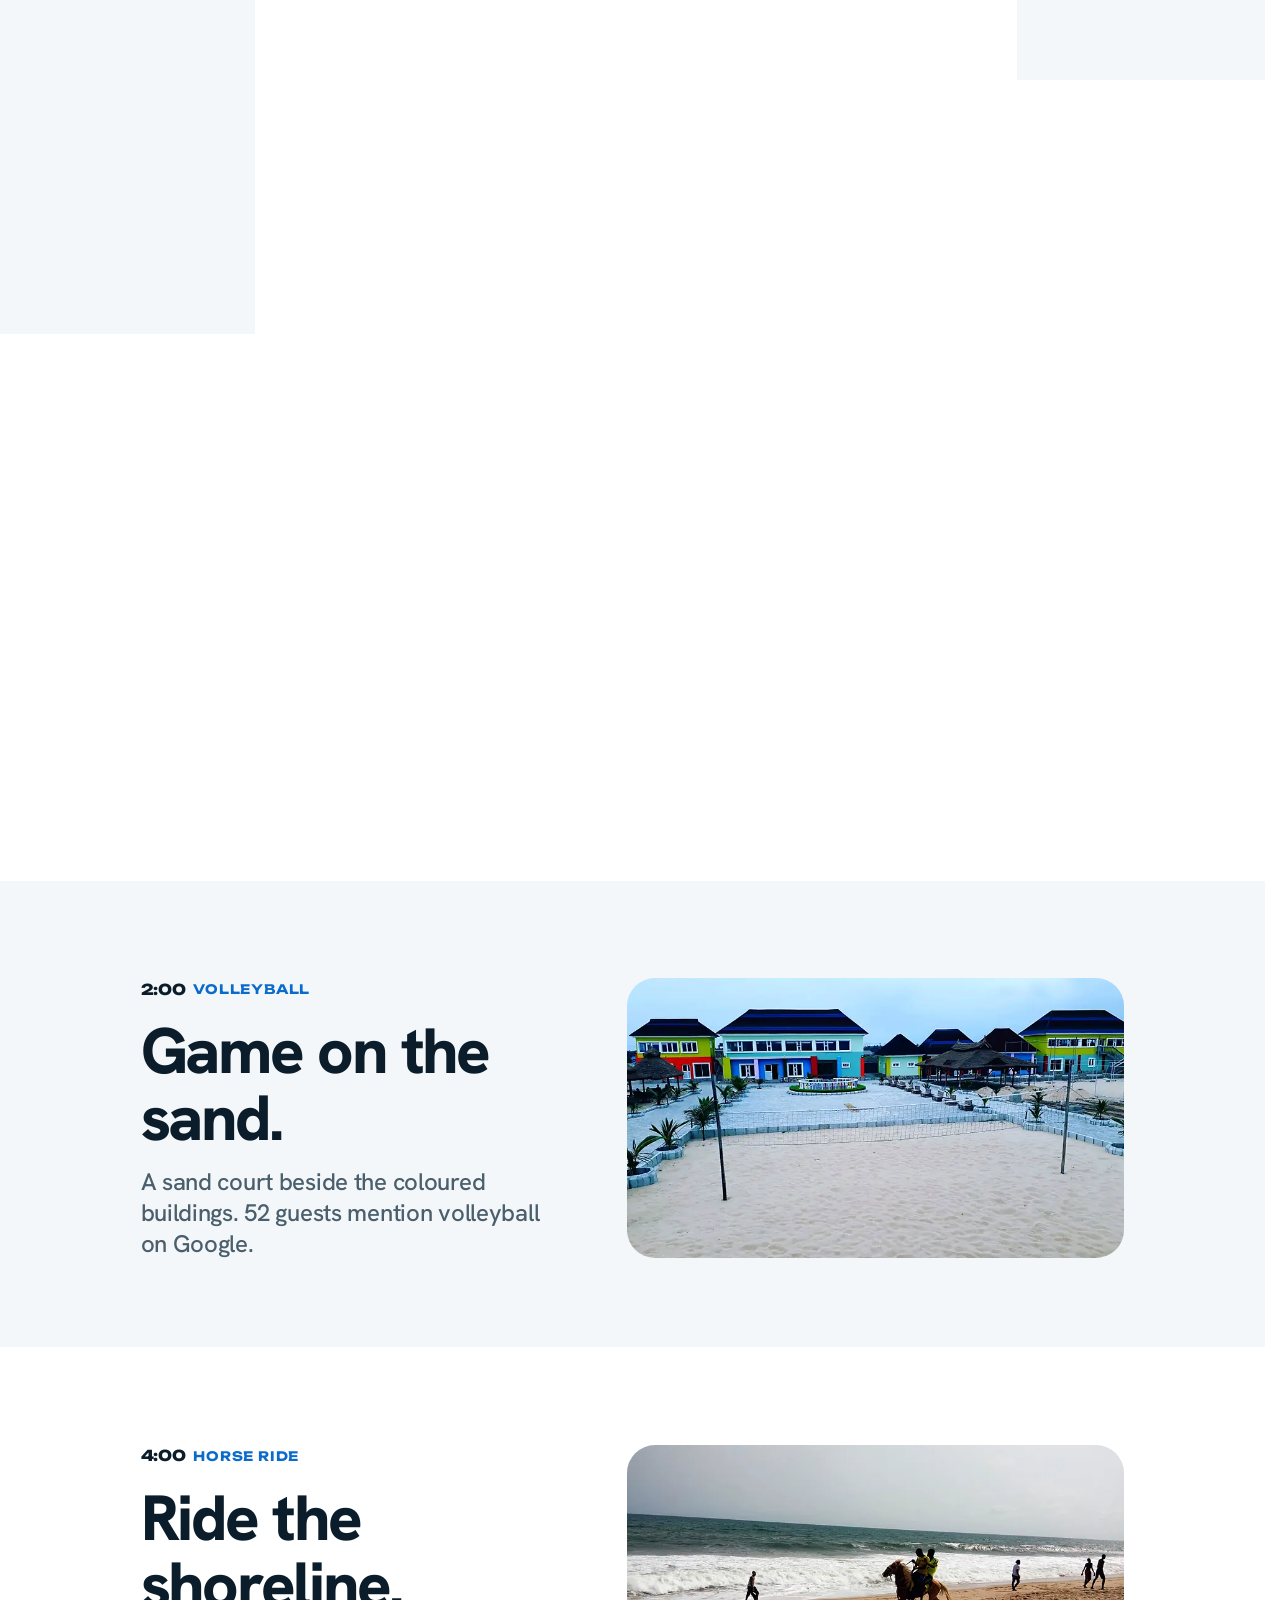
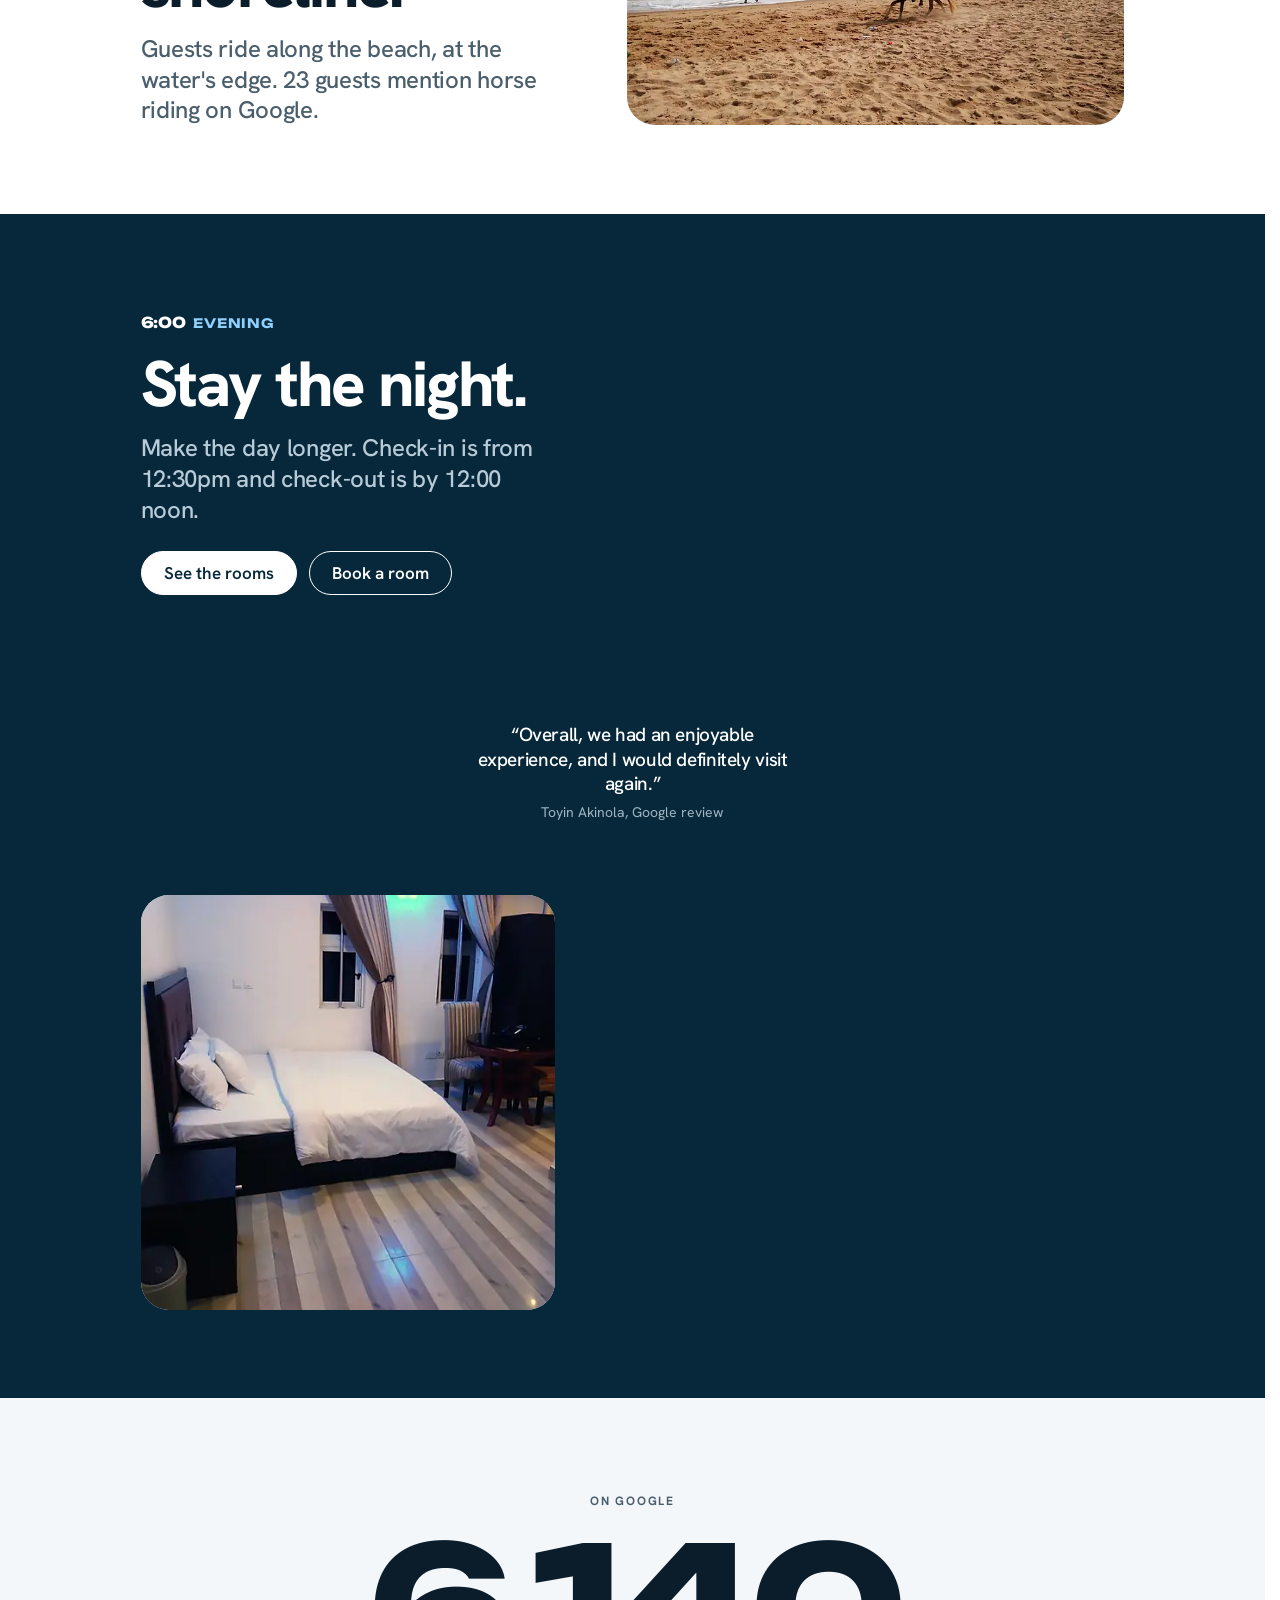
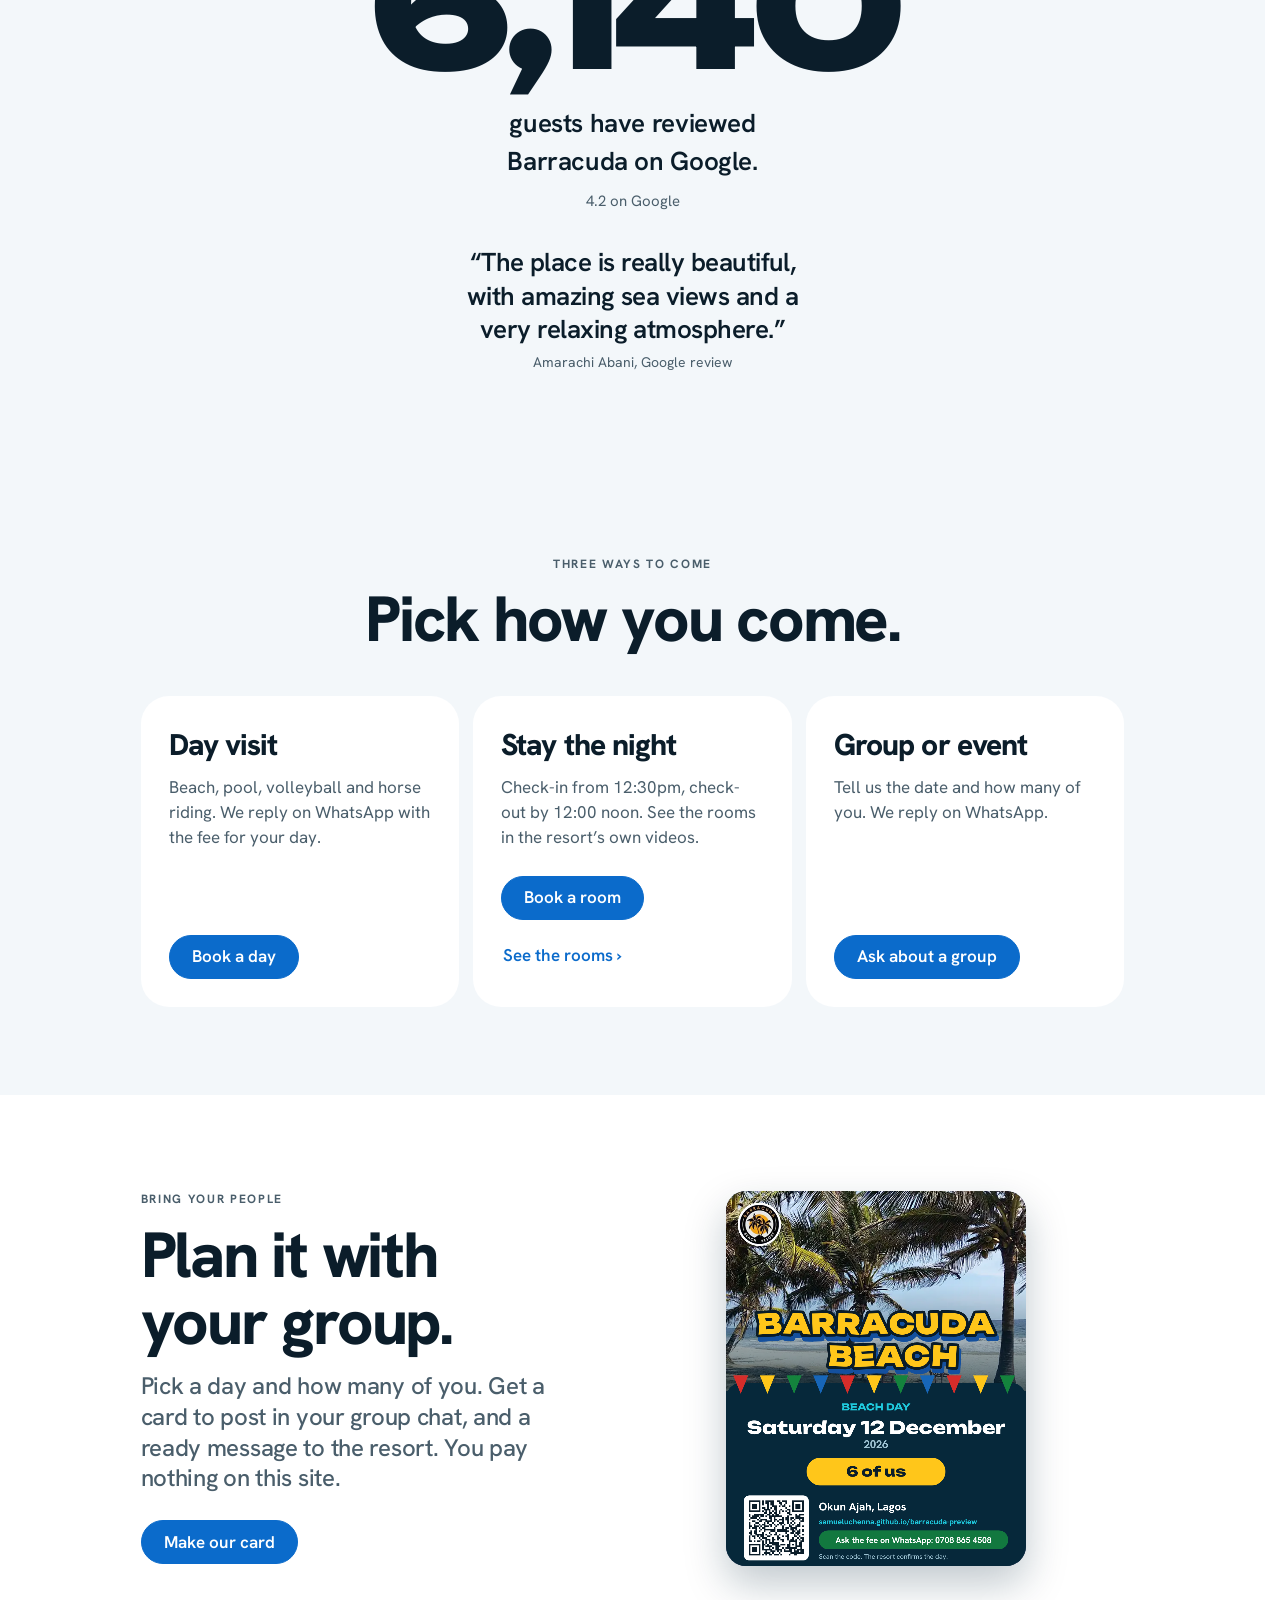
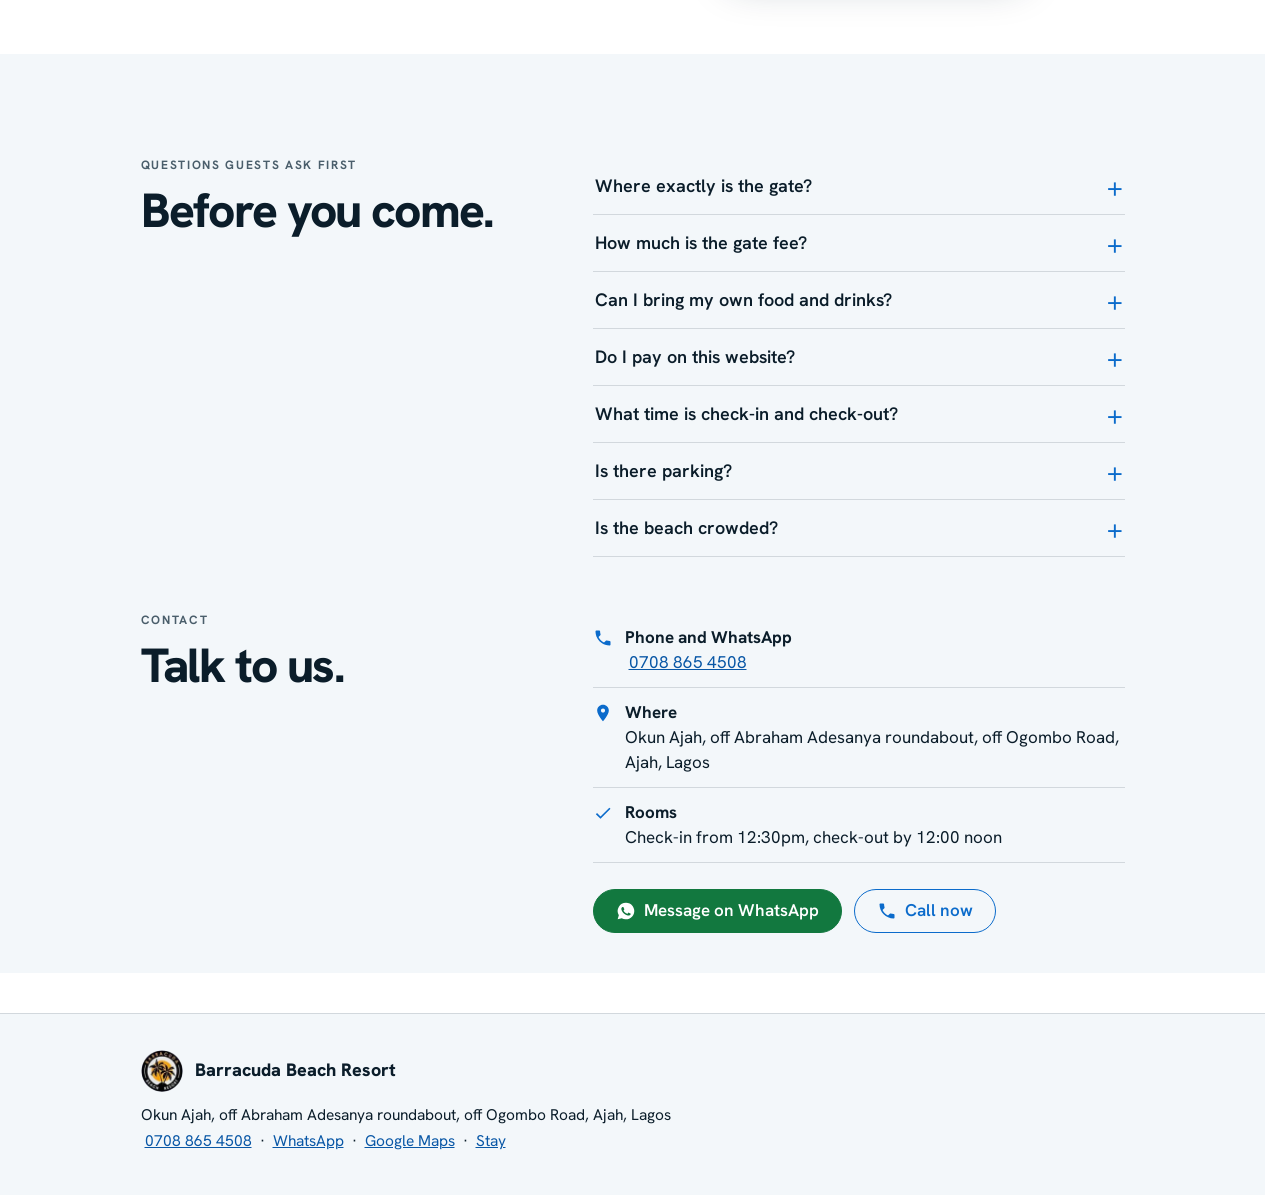
==== commit 1436fc06: "Barracuda preview v6: calmer home layout, rooms page and review copy Co-Authored-By: Claude Sonnet 5" ====
--- a/index.html
+++ b/index.html
@@ -23,14 +23,14 @@
 <title>Barracuda Beach Resort | A day at the beach, Okun Ajah, Lagos</title>
 <meta name="description" content="Barracuda Beach Resort in Okun Ajah, Lagos: know you are at the right beach, how to get there, and how to book a day or a room.">
 <meta name="robots" content="noindex, nofollow">
-<meta name="theme-color" content="#f2fafd">
+<meta name="theme-color" content="#ffffff">
 <link rel="icon" type="image/png" href="favicon.png">
+<link rel="preload" href="assets/fonts/hanken-grotesk.woff2" as="font" type="font/woff2" crossorigin>
 <link rel="preload" href="assets/fonts/unbounded.woff2" as="font" type="font/woff2" crossorigin>
-<link rel="preload" href="assets/fonts/hanken-grotesk.woff2" as="font" type="font/woff2" crossorigin>
-<link rel="preload" as="image" fetchpriority="high" imagesrcset="assets/img5/hero-640.webp 640w, assets/img5/hero-828.webp 828w, assets/img5/hero-1280.webp 1280w" imagesizes="100vw">
-<link rel="stylesheet" href="assets/wall.css?v=1793430948">
+<link rel="preload" as="image" fetchpriority="high" imagesrcset="assets/img5/hero-640.webp 640w, assets/img5/hero-828.webp 828w, assets/img5/hero-1280.webp 1280w" imagesizes="(min-width:900px) 1024px, 92vw">
+<link rel="stylesheet" href="assets/calm.css?v=1793516408">
 <script>document.documentElement.classList.add('js');try{var s=sessionStorage;if(/[?&]intro=1/.test(location.search)||!s.bbseen&&!location.hash)document.documentElement.classList.add('intro');s.bbseen=1}catch(e){}</script>
-<script src="assets/wall.js?v=1793430948" defer></script>
+<script src="assets/wall.js?v=1793516408" defer></script>
 </head>
 <body>
 <button type="button" class="skip">Skip to main content</button>
@@ -38,19 +38,19 @@
 <script>(function(){var d=document,h=d.documentElement,o=d.getElementById("intro");function end(){if(!h.classList.contains("intro"))return;h.classList.remove("intro");var f=o.contains(d.activeElement);o.remove();if(f){var t=d.querySelector("h1");if(t){t.tabIndex=-1;t.focus({preventScroll:true})}}window.dispatchEvent(new Event("introdone"))}if(!h.classList.contains("intro")){o.remove();return}if(getComputedStyle(o).animationName==="none"){end();return}o.addEventListener("animationend",function(e){if(e.target===o)end()});o.addEventListener("click",end);d.addEventListener("keydown",end);setTimeout(end,4500)})()</script>
 
 <header class="top"><div class="wrap">
-<a class="logo" href="index.html" aria-label="Barracuda Beach Resort, home"><img src="assets/logo-barracuda-88.webp" width="38" height="38" alt=""><div><span>Barracuda</span><small>BEACH RESORT</small></div></a>
+<a class="logo" href="index.html" aria-label="Barracuda Beach Resort, home"><img src="assets/logo-barracuda-88.webp" width="34" height="34" alt=""><span>Barracuda</span></a>
 <nav class="links" aria-label="Main"><a href="index.html" class="on" aria-current="page">Home</a><a href="rooms.html">Stay</a></nav>
-<div class="hr"><a class="hcall" href="tel:07088654508" aria-label="Call 0708 865 4508"><svg viewBox="0 0 24 24" aria-hidden="true"><path d="M6.62 10.79c1.44 2.83 3.76 5.14 6.59 6.59l2.2-2.2c.27-.27.67-.36 1.02-.24 1.12.37 2.33.57 3.57.57.55 0 1 .45 1 1V20c0 .55-.45 1-1 1-9.39 0-17-7.61-17-17 0-.55.45-1 1-1h3.5c.55 0 1 .45 1 1 0 1.25.2 2.45.57 3.57.11.35.03.74-.25 1.02l-2.2 2.2z"/></svg><b>0708 865 4508</b></a><button type="button" class="btn main hbook" data-open="book">Book</button></div>
+<div class="hr"><a class="hcall" href="tel:07088654508" aria-label="Call 0708 865 4508"><svg viewBox="0 0 24 24" aria-hidden="true"><path d="M6.62 10.79c1.44 2.83 3.76 5.14 6.59 6.59l2.2-2.2c.27-.27.67-.36 1.02-.24 1.12.37 2.33.57 3.57.57.55 0 1 .45 1 1V20c0 .55-.45 1-1 1-9.39 0-17-7.61-17-17 0-.55.45-1 1-1h3.5c.55 0 1 .45 1 1 0 1.25.2 2.45.57 3.57.11.35.03.74-.25 1.02l-2.2 2.2z"/></svg><b>0708 865 4508</b></a><button type="button" class="pill hbook" data-open="book">Book</button></div>
 </div></header>
 <main id="main" tabindex="-1">
-<nav class="rail" aria-hidden="true"><i data-s="arrive">10:00</i><i data-s="pool">12:00</i><i data-s="volley">2:00</i><i data-s="horse">4:00</i><i data-s="dusk">6:00</i></nav><section class="hero"><div class="ph"><img src="assets/img5/hero-828.webp" srcset="assets/img5/hero-640.webp 640w, assets/img5/hero-828.webp 828w, assets/img5/hero-1280.webp 1280w" sizes="100vw" width="1280" height="720" alt="Palm trees on the beach with waves rolling in and a wooden bench on the sand" fetchpriority="high"></div><div class="hero-in wrap"><p class="kick">Okun Ajah, Lagos</p><h1 class="wallh"><span class="sr">Barracuda Beach</span><span class="paint" aria-hidden="true"><svg class="cloud" viewBox="0 0 360 150" preserveAspectRatio="none" aria-hidden="true"><path d="M14 70C4 38 52 10 128 16C196 -2 268 6 316 30C352 50 346 100 300 116C244 136 160 134 96 128C42 124 22 100 14 70Z"/><path class="b" d="M60 96C40 70 92 40 170 46C240 36 298 52 318 78C330 100 292 118 240 118C170 126 96 126 60 96Z"/><path class="w" d="M40 40C70 24 120 20 170 24C130 30 80 38 40 40Z"/></svg><span class="ln"><span class="l" style="--i:0;--r:-3deg;--y:0.03em">B</span><span class="l" style="--i:1;--r:2deg;--y:-0.02em">A</span><span class="l" style="--i:2;--r:-1.5deg;--y:0.04em">R</span><span class="l" style="--i:3;--r:3deg;--y:-0.03em">R</span><span class="l" style="--i:4;--r:-2deg;--y:0.02em">A</span><span class="l" style="--i:5;--r:1.5deg;--y:-0.04em">C</span><span class="l" style="--i:6;--r:-2.5deg;--y:0.03em">U</span><span class="l" style="--i:7;--r:2deg;--y:-0.02em">D</span><span class="l" style="--i:8;--r:-1deg;--y:0.04em">A</span></span><span class="ln"><span class="l" style="--i:9;--r:2deg;--y:-0.02em">B</span><span class="l" style="--i:10;--r:-2.5deg;--y:0.03em">E</span><span class="l" style="--i:11;--r:1.5deg;--y:-0.03em">A</span><span class="l" style="--i:12;--r:-1.5deg;--y:0.02em">C</span><span class="l" style="--i:13;--r:3deg;--y:-0.04em">H</span></span></span></h1><p class="sub">Private beach, an outdoor pool, volleyball and horse riding on the Okun Ajah coast.</p><div class="acts"><button type="button" class="btn yel" data-open="book"><svg viewBox="0 0 24 24" aria-hidden="true"><path d="M19 3h-1V1h-2v2H8V1H6v2H5a2 2 0 0 0-2 2v14a2 2 0 0 0 2 2h14a2 2 0 0 0 2-2V5a2 2 0 0 0-2-2zm0 16H5V9h14v10z"/></svg> Book a day</button><button type="button" class="btn ghost" data-open="route"><svg viewBox="0 0 24 24" aria-hidden="true"><path d="M12 2C8.13 2 5 5.13 5 9c0 5.25 7 13 7 13s7-7.75 7-13c0-3.87-3.13-7-7-7zm0 9.5c-1.38 0-2.5-1.12-2.5-2.5s1.12-2.5 2.5-2.5 2.5 1.12 2.5 2.5-1.12 2.5-2.5 2.5z"/></svg> Directions</button></div></div></section><div class="proof"><div class="proofw"><b>6,140</b><span>guests have reviewed Barracuda on Google</span><em><svg viewBox="0 0 24 24" aria-hidden="true"><path d="M12 17.27 18.18 21l-1.64-7.03L22 9.24l-7.19-.61L12 2 9.19 8.63 2 9.24l5.46 4.73L5.82 21z"/></svg>4.2 on Google</em></div></div><div class="bunting" aria-hidden="true"></div><section class="day-head"><div class="wrap"><p class="eyebrow">A day at Barracuda</p><h2>Here is how a day can go</h2><p class="lead">Five stops, from the road in to the evening. Take what you like.</p></div></section><section class="stop s-arrive" data-stop="arrive"><div class="wrap"><div class="clock"><b>10:00</b><span>Arrive</span></div><h2>You are at the right beach</h2><p class="lead">Google Maps can send you to another beach on this road. Look for these three things. If you see them, you are at Barracuda.</p><div class="looks" role="list" tabindex="0" aria-label="Does it look like this? Swipe sideways"><figure class="look" role="listitem"><div><img src="assets/img5/flags-800.webp" srcset="assets/img5/flags-480.webp 480w, assets/img5/flags-800.webp 800w, assets/img5/flags-1080.webp 1080w" sizes="(min-width:900px) 360px, 74vw" width="1080" height="809" alt="A path lined with flags and palm trees leading to the painted beach bar" loading="lazy" decoding="async"></div><figcaption><i>1</i>The way in, lined with flags</figcaption></figure><figure class="look" role="listitem"><div><img src="assets/img5/sign-800.webp" srcset="assets/img5/sign-480.webp 480w, assets/img5/sign-800.webp 800w, assets/img5/sign-1200.webp 1200w" sizes="(min-width:900px) 360px, 74vw" width="1200" height="675" alt="The painted BARRACUDA BEACH sign on the beach bar" loading="lazy" decoding="async" style="object-position:30% 50%"></div><figcaption><i>2</i>The painted BARRACUDA BEACH sign</figcaption></figure><figure class="look" role="listitem"><div><img src="assets/img5/wall-800.webp" srcset="assets/img5/wall-480.webp 480w, assets/img5/wall-800.webp 800w, assets/img5/wall-1200.webp 1200w" sizes="(min-width:900px) 360px, 74vw" width="1200" height="900" alt="The painted wall of the beach bar, seen from the sand" loading="lazy" decoding="async" style="object-position:50% 40%"></div><figcaption><i>3</i>The wall, seen from the sand</figcaption></figure></div><div class="arrive-grid"><div class="ah"><h3>Three steps from the main road</h3></div><ol class="route"><li><span class="dot">1</span><div><h3>The main road</h3><p>Get to the <b>Abraham Adesanya</b> roundabout on the Lekki-Epe Expressway, in Ajah. By bus, ask for the Abraham Adesanya bus stop and get down there.</p></div></li><li><span class="dot">2</span><div><h3>Turn onto Ogombo Road</h3><p>Go through Ogombo Road toward Okun Ajah. From Abraham Adesanya it is about 7 km, around 25 minutes by car when the road is quiet.</p><div class="say"><q class="sayText">Barracuda Beach, Okun Ajah, through Ogombo Road</q><button class="btn line copySay" type="button">Copy</button></div><p class="tip">Go slowly on the last stretch: guests say it can be rough after rain.</p></div></li><li><span class="dot">3</span><div><h3>Look for the painted wall</h3><p>The way in is lined with flags and leads to the painted BARRACUDA BEACH wall.</p></div></li></ol><div class="am"><div class="mapnote"><b>If Google Maps stops you at another beach.</b> A beach with another name is not Barracuda. Send us your location and we will guide you, or call <a href="tel:07088654508">0708 865 4508</a>.</div><div class="acts"><button type="button" class="btn wa" data-loc><svg viewBox="0 0 24 24" aria-hidden="true"><path d="M12 2a10 10 0 0 0-8.6 15.1L2 22l5-1.3A10 10 0 1 0 12 2zm5.2 14.2c-.2.6-1.2 1.2-1.7 1.2-.5.1-1 .2-3.3-.7-2.8-1.2-4.6-4-4.7-4.2-.1-.2-1.1-1.5-1.1-2.8 0-1.3.7-2 .9-2.2.2-.3.5-.3.7-.3h.5c.2 0 .4 0 .6.5l.8 2c.1.2.1.4 0 .5l-.3.5-.4.4c-.1.1-.3.3-.1.6.2.3.8 1.3 1.7 2.1 1.2 1 2.1 1.3 2.4 1.5.3.1.5.1.6-.1l.9-1.1c.2-.3.4-.2.6-.1l1.9.9c.3.1.5.2.5.3.1.2.1.6-.1 1.2z"/></svg> Send my location on WhatsApp</button><a class="btn line" href="https://www.google.com/maps/search/?api=1&query=Barracuda+Beach+Resort+Okun+Ajah+Lagos"><svg viewBox="0 0 24 24" aria-hidden="true"><path d="M12 2C8.13 2 5 5.13 5 9c0 5.25 7 13 7 13s7-7.75 7-13c0-3.87-3.13-7-7-7zm0 9.5c-1.38 0-2.5-1.12-2.5-2.5s1.12-2.5 2.5-2.5 2.5 1.12 2.5 2.5-1.12 2.5-2.5 2.5z"/></svg> Open Google Maps</a></div><p class="locnote">Your phone asks first. Your location goes only into the WhatsApp message, and you choose whether to send it.</p></div></div><blockquote class="pull"><p>The place is really beautiful, with amazing sea views and a very relaxing atmosphere.</p><footer>Amarachi Abani, Google review</footer></blockquote></div></section><section class="stop s-pool" data-stop="pool"><div class="wrap"><div class="stop-grid"><div><div class="clock"><b>12:00</b><span>Pool</span></div><h2>Cool off at the pool</h2><p class="lead">An outdoor pool, with palm trees and thatched huts around it.</p><ul class="tags"><li>Outdoor pool</li></ul></div><figure class="pic"><img src="assets/img5/pool-800.webp" srcset="assets/img5/pool-480.webp 480w, assets/img5/pool-800.webp 800w, assets/img5/pool-1200.webp 1200w" sizes="(min-width:900px) 560px, 92vw" width="1200" height="900" alt="The outdoor pool with a gold rail, palm trees and thatched huts" loading="lazy" decoding="async"></figure></div><blockquote class="pull"><p>Great vibes and even better memories.</p><footer>Sugarshey Sijumoru, Google review</footer></blockquote></div></section><section class="stop s-volley" data-stop="volley"><div class="wrap"><div class="stop-grid rev"><div><div class="clock"><b>2:00</b><span>Volleyball</span></div><h2>Volleyball on the sand</h2><p class="lead">A sand court beside the coloured buildings. 52 guests mention volleyball on Google.</p><ul class="tags"><li>Volleyball</li><li>Table tennis</li></ul></div><figure class="pic"><img src="assets/img5/courts-800.webp" srcset="assets/img5/courts-480.webp 480w, assets/img5/courts-800.webp 800w, assets/img5/courts-1032.webp 1032w" sizes="(min-width:900px) 560px, 92vw" width="1032" height="774" alt="A sand volleyball court with the coloured buildings behind" loading="lazy" decoding="async"></figure></div><blockquote class="pull"><p>It's a fun place to be in. Can't wait to go back again.</p><footer>chisom linus, Google review</footer></blockquote></div></section><section class="stop s-horse" data-stop="horse"><div class="wrap"><div class="stop-grid"><div><div class="clock"><b>4:00</b><span>Horse ride</span></div><h2>A horse ride along the sand</h2><p class="lead">Guests ride along the beach, at the water's edge. 23 guests mention horse riding on Google.</p><ul class="tags"><li>Horse riding</li></ul></div><figure class="pic"><img src="assets/img5/horse-800.webp" srcset="assets/img5/horse-480.webp 480w, assets/img5/horse-800.webp 800w, assets/img5/horse-1200.webp 1200w" sizes="(min-width:900px) 560px, 92vw" width="1200" height="900" alt="Two people riding a horse along the beach at the water edge" loading="lazy" decoding="async"></figure></div><blockquote class="pull"><p>The staff was helpful, and the scenery made for some excellent photos.</p><footer>Sugarshey Sijumoru, Google review</footer></blockquote></div></section><section class="stop s-dusk" data-stop="dusk"><div class="sun" aria-hidden="true"></div><div class="wrap"><div class="clock"><b>6:00</b><span>Evening</span></div><h2>Stay the night</h2><p class="lead">Make the day longer. Check-in is from 12:30pm and check-out is by 12:00 noon.</p><div class="duo"><figure class="pic wide"><img src="assets/img5/dusk-800.webp" srcset="assets/img5/dusk-480.webp 480w, assets/img5/dusk-800.webp 800w, assets/img5/dusk-1200.webp 1200w" sizes="(min-width:900px) 560px, 92vw" width="1200" height="900" alt="The resort building in the evening light, behind palm trees" loading="lazy" decoding="async"></figure><figure class="pic"><img src="assets/img5/room-800.webp" srcset="assets/img5/room-480.webp 480w, assets/img5/room-800.webp 800w, assets/img5/room-1200.webp 1200w" sizes="(min-width:900px) 360px, 92vw" width="1200" height="1600" alt="A bedroom with a made bed, pillows, curtains and a window" loading="lazy" decoding="async" style="object-position:50% 70%" class="roomcrop"></figure></div><div class="acts"><a class="btn yel" href="rooms.html">See the rooms</a><button type="button" class="btn ghost" data-open="book" data-lane="room">Book a room</button></div><blockquote class="pull"><p>Overall, we had an enjoyable experience, and I would definitely visit again.</p><footer>Toyin Akinola, Google review</footer></blockquote></div></section><section class="s-night"><div class="wrap share-grid"><div><p class="eyebrow">Bring your people</p><h2>Plan the day with your group</h2><p class="lead">Pick a day and how many of you. Get a card to post in your group chat, and a ready message to the resort. You pay nothing on this site.</p><div class="acts"><button type="button" class="btn yel" data-open="share">Make our card</button></div></div><canvas class="cardprev" width="1080" height="1350" role="img" aria-label="An example beach day card with the painted Barracuda Beach name, a date and the group size"></canvas></div></section><section class="qsec"><div class="wrap qgrid"><div><p class="eyebrow">Questions guests ask first</p><h2>Before you come</h2></div><div class="faq"><details><summary>Where exactly is the gate?</summary><p>Follow the three steps in the day above: the Abraham Adesanya roundabout, Ogombo Road, then the painted wall. If Google Maps stops you at a beach with another name, you are not at Barracuda. Send us your location and we will guide you.</p></details><details><summary>How much is the gate fee?</summary><p>Message us on WhatsApp and we reply with the fee for your day. </p></details><details><summary>Can I bring my own food and drinks?</summary><p>Ask us when you message, and we tell you the rule. </p></details><details><summary>Do I pay on this website?</summary><p>No. You send a request, we reply on WhatsApp and confirm the day. How you pay is agreed with the resort.</p></details><details><summary>What time is check-in and check-out?</summary><p>Check-in is from 12:30pm and check-out is by 12:00 noon.</p></details><details><summary>Is there parking?</summary><p>Free parking is listed on the resort's Google page.</p></details><details><summary>Is the beach crowded?</summary><p>45 guests on Google say it is not crowded. Busy days can differ, so ask when you send your request.</p></details></div></div><div class="wrap qgrid" style="padding-top:54px"><div><p class="eyebrow">Contact</p><h2>Talk to us</h2></div><div class="contact"><div class="row"><svg viewBox="0 0 24 24" aria-hidden="true"><path d="M6.62 10.79c1.44 2.83 3.76 5.14 6.59 6.59l2.2-2.2c.27-.27.67-.36 1.02-.24 1.12.37 2.33.57 3.57.57.55 0 1 .45 1 1V20c0 .55-.45 1-1 1-9.39 0-17-7.61-17-17 0-.55.45-1 1-1h3.5c.55 0 1 .45 1 1 0 1.25.2 2.45.57 3.57.11.35.03.74-.25 1.02l-2.2 2.2z"/></svg><div><b>Phone and WhatsApp</b><br><a href="tel:07088654508">0708 865 4508</a></div></div><div class="row"><svg viewBox="0 0 24 24" aria-hidden="true"><path d="M12 2C8.13 2 5 5.13 5 9c0 5.25 7 13 7 13s7-7.75 7-13c0-3.87-3.13-7-7-7zm0 9.5c-1.38 0-2.5-1.12-2.5-2.5s1.12-2.5 2.5-2.5 2.5 1.12 2.5 2.5-1.12 2.5-2.5 2.5z"/></svg><div><b>Where</b><br>Okun Ajah, off Abraham Adesanya roundabout, off Ogombo Road, Ajah, Lagos</div></div><div class="row"><svg viewBox="0 0 24 24" aria-hidden="true"><path d="M9 16.17 4.83 12l-1.42 1.41L9 19 21 7l-1.41-1.41z"/></svg><div><b>Rooms</b><br>Check-in from 12:30pm, check-out by 12:00 noon</div></div><div class="acts"><a class="btn wa" href="https://wa.me/2347088654508?text=Hello%20Barracuda%20Beach%20Resort.%20I%20have%20a%20question."><svg viewBox="0 0 24 24" aria-hidden="true"><path d="M12 2a10 10 0 0 0-8.6 15.1L2 22l5-1.3A10 10 0 1 0 12 2zm5.2 14.2c-.2.6-1.2 1.2-1.7 1.2-.5.1-1 .2-3.3-.7-2.8-1.2-4.6-4-4.7-4.2-.1-.2-1.1-1.5-1.1-2.8 0-1.3.7-2 .9-2.2.2-.3.5-.3.7-.3h.5c.2 0 .4 0 .6.5l.8 2c.1.2.1.4 0 .5l-.3.5-.4.4c-.1.1-.3.3-.1.6.2.3.8 1.3 1.7 2.1 1.2 1 2.1 1.3 2.4 1.5.3.1.5.1.6-.1l.9-1.1c.2-.3.4-.2.6-.1l1.9.9c.3.1.5.2.5.3.1.2.1.6-.1 1.2z"/></svg> Message on WhatsApp</a><a class="btn line" href="tel:07088654508"><svg viewBox="0 0 24 24" aria-hidden="true"><path d="M6.62 10.79c1.44 2.83 3.76 5.14 6.59 6.59l2.2-2.2c.27-.27.67-.36 1.02-.24 1.12.37 2.33.57 3.57.57.55 0 1 .45 1 1V20c0 .55-.45 1-1 1-9.39 0-17-7.61-17-17 0-.55.45-1 1-1h3.5c.55 0 1 .45 1 1 0 1.25.2 2.45.57 3.57.11.35.03.74-.25 1.02l-2.2 2.2z"/></svg> Call now</a></div></div></div></section>
+<section class="hero"><div class="wrap"><p class="lab">Okun Ajah, Lagos</p><h1 class="wallh"><span class="sr">Barracuda Beach</span><span class="paint" aria-hidden="true"><svg class="cloud" viewBox="0 0 360 150" preserveAspectRatio="none" aria-hidden="true"><path d="M14 70C4 38 52 10 128 16C196 -2 268 6 316 30C352 50 346 100 300 116C244 136 160 134 96 128C42 124 22 100 14 70Z"/><path class="b" d="M60 96C40 70 92 40 170 46C240 36 298 52 318 78C330 100 292 118 240 118C170 126 96 126 60 96Z"/><path class="w" d="M40 40C70 24 120 20 170 24C130 30 80 38 40 40Z"/></svg><span class="ln"><span class="l" style="--i:0;--r:-3deg;--y:0.03em">B</span><span class="l" style="--i:1;--r:2deg;--y:-0.02em">A</span><span class="l" style="--i:2;--r:-1.5deg;--y:0.04em">R</span><span class="l" style="--i:3;--r:3deg;--y:-0.03em">R</span><span class="l" style="--i:4;--r:-2deg;--y:0.02em">A</span><span class="l" style="--i:5;--r:1.5deg;--y:-0.04em">C</span><span class="l" style="--i:6;--r:-2.5deg;--y:0.03em">U</span><span class="l" style="--i:7;--r:2deg;--y:-0.02em">D</span><span class="l" style="--i:8;--r:-1deg;--y:0.04em">A</span></span><span class="ln"><span class="l" style="--i:9;--r:2deg;--y:-0.02em">B</span><span class="l" style="--i:10;--r:-2.5deg;--y:0.03em">E</span><span class="l" style="--i:11;--r:1.5deg;--y:-0.03em">A</span><span class="l" style="--i:12;--r:-1.5deg;--y:0.02em">C</span><span class="l" style="--i:13;--r:3deg;--y:-0.04em">H</span></span></span></h1><p class="sub">Private beach, an outdoor pool, volleyball and horse riding on the Okun Ajah coast.</p><div class="acts"><button type="button" class="pill" data-open="book">Book a day</button><button type="button" class="pill o" data-open="route">Directions</button></div><div class="frame"><img src="assets/img5/hero-828.webp" srcset="assets/img5/hero-640.webp 640w, assets/img5/hero-828.webp 828w, assets/img5/hero-1280.webp 1280w" sizes="(min-width:900px) 1024px, 92vw" width="1280" height="720" alt="Palm trees on the beach with waves rolling in and a wooden bench on the sand" fetchpriority="high"></div></div></section><section class="tile alt"><div class="wrap"><p class="lab">The place</p><h2>At a glance.</h2><dl class="spec"><div><dt>Beach</dt><dd>Private</dd></div><div><dt>Pool</dt><dd>Outdoor</dd></div><div><dt>Courts</dt><dd>Volleyball</dd></div><div><dt>Horse riding</dt><dd>On the beach</dd></div><div><dt>Check-in</dt><dd>12:30pm</dd></div><div><dt>Check-out</dt><dd>12:00 noon</dd></div></dl></div></section><div class="day"><div class="stopbar" aria-hidden="true"><i data-s="arrive">10:00</i><i data-s="pool">12:00</i><i data-s="volley">2:00</i><i data-s="horse">4:00</i><i data-s="dusk">6:00</i></div><section class="tile  stop" data-stop="arrive"><div class="wrap"><p class="clock"><b>10:00</b>Arrive</p><h2>You are at the right beach.</h2><p class="sub">Google Maps can send you to another beach on this road. Look for these three things.</p><div class="looks" role="list" tabindex="0" aria-label="Does it look like this? Swipe sideways"><figure class="look" role="listitem"><div><img src="assets/img5/flags-800.webp" srcset="assets/img5/flags-480.webp 480w, assets/img5/flags-800.webp 800w, assets/img5/flags-1080.webp 1080w" sizes="(min-width:900px) 330px, 74vw" width="1080" height="809" alt="A path lined with flags and palm trees leading to the painted beach bar" loading="lazy" decoding="async"></div><figcaption><i>1</i>The way in, lined with flags</figcaption></figure><figure class="look" role="listitem"><div><img src="assets/img5/sign-800.webp" srcset="assets/img5/sign-480.webp 480w, assets/img5/sign-800.webp 800w, assets/img5/sign-1200.webp 1200w" sizes="(min-width:900px) 330px, 74vw" width="1200" height="675" alt="The painted BARRACUDA BEACH sign on the beach bar" loading="lazy" decoding="async" style="object-position:30% 50%"></div><figcaption><i>2</i>The painted BARRACUDA BEACH sign</figcaption></figure><figure class="look" role="listitem"><div><img src="assets/img5/wall-800.webp" srcset="assets/img5/wall-480.webp 480w, assets/img5/wall-800.webp 800w, assets/img5/wall-1200.webp 1200w" sizes="(min-width:900px) 330px, 74vw" width="1200" height="900" alt="The painted wall of the beach bar, seen from the sand" loading="lazy" decoding="async" style="object-position:50% 40%"></div><figcaption><i>3</i>The wall, seen from the sand</figcaption></figure></div></div></section><section class="tile alt stop" data-stop="steps"><div class="wrap"><h2>Three steps from the main road.</h2><div class="steps"><ol class="route"><li><span class="dot">1</span><div><h3>The main road</h3><p>Get to the <b>Abraham Adesanya</b> roundabout on the Lekki-Epe Expressway, in Ajah. By bus, ask for the Abraham Adesanya bus stop and get down there.</p></div></li><li><span class="dot">2</span><div><h3>Turn onto Ogombo Road</h3><p>Go through Ogombo Road toward Okun Ajah. From Abraham Adesanya it is about 7 km, around 25 minutes by car when the road is quiet.</p><div class="say"><q class="sayText">Barracuda Beach, Okun Ajah, through Ogombo Road</q><button class="btn line copySay" type="button">Copy</button></div><p class="tip">Go slowly on the last stretch: guests say it can be rough after rain.</p></div></li><li><span class="dot">3</span><div><h3>Look for the painted wall</h3><p>The way in is lined with flags and leads to the painted BARRACUDA BEACH wall.</p></div></li></ol><div class="mapnote"><b>If Google Maps stops you at another beach.</b> A beach with another name is not Barracuda. Send us your location and we will guide you, or call <a href="tel:07088654508">0708 865 4508</a>.</div><div class="acts"><button type="button" class="btn wa" data-loc><svg viewBox="0 0 24 24" aria-hidden="true"><path d="M12 2a10 10 0 0 0-8.6 15.1L2 22l5-1.3A10 10 0 1 0 12 2zm5.2 14.2c-.2.6-1.2 1.2-1.7 1.2-.5.1-1 .2-3.3-.7-2.8-1.2-4.6-4-4.7-4.2-.1-.2-1.1-1.5-1.1-2.8 0-1.3.7-2 .9-2.2.2-.3.5-.3.7-.3h.5c.2 0 .4 0 .6.5l.8 2c.1.2.1.4 0 .5l-.3.5-.4.4c-.1.1-.3.3-.1.6.2.3.8 1.3 1.7 2.1 1.2 1 2.1 1.3 2.4 1.5.3.1.5.1.6-.1l.9-1.1c.2-.3.4-.2.6-.1l1.9.9c.3.1.5.2.5.3.1.2.1.6-.1 1.2z"/></svg> Send my location on WhatsApp</button><a class="btn line" href="https://www.google.com/maps/search/?api=1&query=Barracuda+Beach+Resort+Okun+Ajah+Lagos"><svg viewBox="0 0 24 24" aria-hidden="true"><path d="M12 2C8.13 2 5 5.13 5 9c0 5.25 7 13 7 13s7-7.75 7-13c0-3.87-3.13-7-7-7zm0 9.5c-1.38 0-2.5-1.12-2.5-2.5s1.12-2.5 2.5-2.5 2.5 1.12 2.5 2.5-1.12 2.5-2.5 2.5z"/></svg> Open Google Maps</a></div><p class="locnote">Your phone asks first. Your location goes only into the WhatsApp message, and you choose whether to send it.</p></div></div></section><section class="tile split stop" data-stop="pool"><div class="wrap"><div class="t"><p class="clock"><b>12:00</b>Pool</p><h2>Cool off.</h2><p class="sub">An outdoor pool, with palm trees and thatched huts around it.</p></div><div class="frame"><img src="assets/img5/pool-800.webp" srcset="assets/img5/pool-480.webp 480w, assets/img5/pool-800.webp 800w, assets/img5/pool-1200.webp 1200w" sizes="(min-width:900px) 560px, 92vw" width="1200" height="900" alt="The outdoor pool with a gold rail, palm trees and thatched huts" loading="lazy" decoding="async"></div></div></section><section class="tile alt split rev stop" data-stop="volley"><div class="wrap"><div class="t"><p class="clock"><b>2:00</b>Volleyball</p><h2>Game on the sand.</h2><p class="sub">A sand court beside the coloured buildings. 52 guests mention volleyball on Google.</p></div><div class="frame"><img src="assets/img5/courts-800.webp" srcset="assets/img5/courts-480.webp 480w, assets/img5/courts-800.webp 800w, assets/img5/courts-1032.webp 1032w" sizes="(min-width:900px) 560px, 92vw" width="1032" height="774" alt="A sand volleyball court with the coloured buildings behind" loading="lazy" decoding="async"></div></div></section><section class="tile split stop" data-stop="horse"><div class="wrap"><div class="t"><p class="clock"><b>4:00</b>Horse ride</p><h2>Ride the shoreline.</h2><p class="sub">Guests ride along the beach, at the water's edge. 23 guests mention horse riding on Google.</p></div><div class="frame"><img src="assets/img5/horse-800.webp" srcset="assets/img5/horse-480.webp 480w, assets/img5/horse-800.webp 800w, assets/img5/horse-1200.webp 1200w" sizes="(min-width:900px) 560px, 92vw" width="1200" height="900" alt="Two people riding a horse along the beach at the water edge" loading="lazy" decoding="async"></div></div></section><section class="tile dark split rev stop" data-stop="dusk"><div class="wrap"><div class="t"><p class="clock"><b>6:00</b>Evening</p><h2>Stay the night.</h2><p class="sub">Make the day longer. Check-in is from 12:30pm and check-out is by 12:00 noon.</p><div class="acts"><a class="pill" href="rooms.html">See the rooms</a><button type="button" class="pill o" data-open="book" data-lane="room">Book a room</button></div></div><div class="frame crop narrow"><img src="assets/img5/room-800.webp" srcset="assets/img5/room-480.webp 480w, assets/img5/room-800.webp 800w, assets/img5/room-1200.webp 1200w" sizes="(min-width:900px) 440px, 92vw" width="1200" height="1600" alt="A bedroom with a made bed, pillows, curtains and a window" loading="lazy" decoding="async" style="object-position:50% 70%"></div><blockquote class="quote small"><p>&ldquo;Overall, we had an enjoyable experience, and I would definitely visit again.&rdquo;</p><footer>Toyin Akinola, Google review</footer></blockquote></div></section></div><section class="tile alt"><div class="wrap"><p class="lab">On Google</p><p class="big">6,140</p><p class="proofl">guests have reviewed Barracuda on Google.</p><p class="stars">4.2 on Google</p><blockquote class="quote"><p>&ldquo;The place is really beautiful, with amazing sea views and a very relaxing atmosphere.&rdquo;</p><footer>Amarachi Abani, Google review</footer></blockquote></div></section><section class="tile alt"><div class="wrap"><p class="lab">Three ways to come</p><h2>Pick how you come.</h2><div class="cards"><div class="card"><h3>Day visit</h3><p>Beach, pool, volleyball and horse riding. We reply on WhatsApp with the fee for your day.</p><div class="acts"><button type="button" class="pill" data-open="book" data-lane="day">Book a day</button></div></div><div class="card"><h3>Stay the night</h3><p>Check-in from 12:30pm, check-out by 12:00 noon. See the rooms in the resort&rsquo;s own videos.</p><div class="acts"><button type="button" class="pill" data-open="book" data-lane="room">Book a room</button><a class="lnk" href="rooms.html">See the rooms</a></div></div><div class="card"><h3>Group or event</h3><p>Tell us the date and how many of you. We reply on WhatsApp.</p><div class="acts"><button type="button" class="pill" data-open="book" data-lane="event">Ask about a group</button></div></div></div></div></section><section class="tile s-night split"><div class="wrap"><div class="t"><p class="lab">Bring your people</p><h2>Plan it with your group.</h2><p class="sub">Pick a day and how many of you. Get a card to post in your group chat, and a ready message to the resort. You pay nothing on this site.</p><div class="acts"><button type="button" class="pill" data-open="share">Make our card</button></div></div><canvas class="cardprev" width="1080" height="1350" role="img" aria-label="An example beach day card with the painted Barracuda Beach name, a date, the group size and a QR code"></canvas></div></section><section class="qsec alt tile" style="text-align:left"><div class="wrap qgrid"><div><p class="lab">Questions guests ask first</p><h2>Before you come.</h2></div><div class="faq"><details><summary>Where exactly is the gate?</summary><p>Follow the three steps in the day above: the Abraham Adesanya roundabout, Ogombo Road, then the painted wall. If Google Maps stops you at a beach with another name, you are not at Barracuda. Send us your location and we will guide you.</p></details><details><summary>How much is the gate fee?</summary><p>Message us on WhatsApp and we reply with the fee for your day. </p></details><details><summary>Can I bring my own food and drinks?</summary><p>Ask us when you message, and we tell you the rule. </p></details><details><summary>Do I pay on this website?</summary><p>No. You send a request, we reply on WhatsApp and confirm the day. How you pay is agreed with the resort.</p></details><details><summary>What time is check-in and check-out?</summary><p>Check-in is from 12:30pm and check-out is by 12:00 noon.</p></details><details><summary>Is there parking?</summary><p>Free parking is listed on the resort's Google page.</p></details><details><summary>Is the beach crowded?</summary><p>45 guests on Google say it is not crowded. Busy days can differ, so ask when you send your request.</p></details></div></div><div class="wrap qgrid" style="padding-top:56px"><div><p class="lab">Contact</p><h2>Talk to us.</h2></div><div class="contact"><div class="row"><svg viewBox="0 0 24 24" aria-hidden="true"><path d="M6.62 10.79c1.44 2.83 3.76 5.14 6.59 6.59l2.2-2.2c.27-.27.67-.36 1.02-.24 1.12.37 2.33.57 3.57.57.55 0 1 .45 1 1V20c0 .55-.45 1-1 1-9.39 0-17-7.61-17-17 0-.55.45-1 1-1h3.5c.55 0 1 .45 1 1 0 1.25.2 2.45.57 3.57.11.35.03.74-.25 1.02l-2.2 2.2z"/></svg><div><b>Phone and WhatsApp</b><br><a href="tel:07088654508">0708 865 4508</a></div></div><div class="row"><svg viewBox="0 0 24 24" aria-hidden="true"><path d="M12 2C8.13 2 5 5.13 5 9c0 5.25 7 13 7 13s7-7.75 7-13c0-3.87-3.13-7-7-7zm0 9.5c-1.38 0-2.5-1.12-2.5-2.5s1.12-2.5 2.5-2.5 2.5 1.12 2.5 2.5-1.12 2.5-2.5 2.5z"/></svg><div><b>Where</b><br>Okun Ajah, off Abraham Adesanya roundabout, off Ogombo Road, Ajah, Lagos</div></div><div class="row"><svg viewBox="0 0 24 24" aria-hidden="true"><path d="M9 16.17 4.83 12l-1.42 1.41L9 19 21 7l-1.41-1.41z"/></svg><div><b>Rooms</b><br>Check-in from 12:30pm, check-out by 12:00 noon</div></div><div class="acts"><a class="btn wa" href="https://wa.me/2347088654508?text=Hello%20Barracuda%20Beach%20Resort.%20I%20have%20a%20question."><svg viewBox="0 0 24 24" aria-hidden="true"><path d="M12 2a10 10 0 0 0-8.6 15.1L2 22l5-1.3A10 10 0 1 0 12 2zm5.2 14.2c-.2.6-1.2 1.2-1.7 1.2-.5.1-1 .2-3.3-.7-2.8-1.2-4.6-4-4.7-4.2-.1-.2-1.1-1.5-1.1-2.8 0-1.3.7-2 .9-2.2.2-.3.5-.3.7-.3h.5c.2 0 .4 0 .6.5l.8 2c.1.2.1.4 0 .5l-.3.5-.4.4c-.1.1-.3.3-.1.6.2.3.8 1.3 1.7 2.1 1.2 1 2.1 1.3 2.4 1.5.3.1.5.1.6-.1l.9-1.1c.2-.3.4-.2.6-.1l1.9.9c.3.1.5.2.5.3.1.2.1.6-.1 1.2z"/></svg> Message on WhatsApp</a><a class="btn line" href="tel:07088654508"><svg viewBox="0 0 24 24" aria-hidden="true"><path d="M6.62 10.79c1.44 2.83 3.76 5.14 6.59 6.59l2.2-2.2c.27-.27.67-.36 1.02-.24 1.12.37 2.33.57 3.57.57.55 0 1 .45 1 1V20c0 .55-.45 1-1 1-9.39 0-17-7.61-17-17 0-.55.45-1 1-1h3.5c.55 0 1 .45 1 1 0 1.25.2 2.45.57 3.57.11.35.03.74-.25 1.02l-2.2 2.2z"/></svg> Call now</a></div></div></div></section>
 </main>
 <footer><div class="wrap">
 <div class="plate"><img src="assets/logo-barracuda-88.webp" width="42" height="42" alt="">Barracuda Beach Resort</div>
 <p style="margin:12px 0 4px">Okun Ajah, off Abraham Adesanya roundabout, off Ogombo Road, Ajah, Lagos</p>
 <p><a href="tel:07088654508">0708 865 4508</a> &middot; <a href="https://wa.me/2347088654508">WhatsApp</a> &middot; <a href="https://www.google.com/maps/search/?api=1&query=Barracuda+Beach+Resort+Okun+Ajah+Lagos">Google Maps</a> &middot; <a href="rooms.html">Stay</a></p>
 </div></footer>
-<nav class="bar" aria-label="Quick actions"><button type="button" class="btn main" data-open="book"><svg viewBox="0 0 24 24" aria-hidden="true"><path d="M19 3h-1V1h-2v2H8V1H6v2H5a2 2 0 0 0-2 2v14a2 2 0 0 0 2 2h14a2 2 0 0 0 2-2V5a2 2 0 0 0-2-2zm0 16H5V9h14v10z"/></svg> Book a day</button><a class="btn ico" href="https://wa.me/2347088654508" aria-label="WhatsApp"><svg viewBox="0 0 24 24" aria-hidden="true"><path d="M12 2a10 10 0 0 0-8.6 15.1L2 22l5-1.3A10 10 0 1 0 12 2zm5.2 14.2c-.2.6-1.2 1.2-1.7 1.2-.5.1-1 .2-3.3-.7-2.8-1.2-4.6-4-4.7-4.2-.1-.2-1.1-1.5-1.1-2.8 0-1.3.7-2 .9-2.2.2-.3.5-.3.7-.3h.5c.2 0 .4 0 .6.5l.8 2c.1.2.1.4 0 .5l-.3.5-.4.4c-.1.1-.3.3-.1.6.2.3.8 1.3 1.7 2.1 1.2 1 2.1 1.3 2.4 1.5.3.1.5.1.6-.1l.9-1.1c.2-.3.4-.2.6-.1l1.9.9c.3.1.5.2.5.3.1.2.1.6-.1 1.2z"/></svg></a></nav>
+<nav class="bar" aria-label="Quick actions"><button type="button" class="pill" data-open="book">Book a day</button><a class="pill ico" href="https://wa.me/2347088654508" aria-label="WhatsApp"><svg viewBox="0 0 24 24" aria-hidden="true"><path d="M12 2a10 10 0 0 0-8.6 15.1L2 22l5-1.3A10 10 0 1 0 12 2zm5.2 14.2c-.2.6-1.2 1.2-1.7 1.2-.5.1-1 .2-3.3-.7-2.8-1.2-4.6-4-4.7-4.2-.1-.2-1.1-1.5-1.1-2.8 0-1.3.7-2 .9-2.2.2-.3.5-.3.7-.3h.5c.2 0 .4 0 .6.5l.8 2c.1.2.1.4 0 .5l-.3.5-.4.4c-.1.1-.3.3-.1.6.2.3.8 1.3 1.7 2.1 1.2 1 2.1 1.3 2.4 1.5.3.1.5.1.6-.1l.9-1.1c.2-.3.4-.2.6-.1l1.9.9c.3.1.5.2.5.3.1.2.1.6-.1 1.2z"/></svg></a></nav>
 <dialog class="sheet" data-sheet="book" aria-labelledby="bk-h"><div class="sin"><div class="shead"><h2 id="bk-h">Book your visit</h2><button type="button" class="x" data-close aria-label="Close"><svg viewBox="0 0 24 24" aria-hidden="true"><path d="M19 6.41 17.59 5 12 10.59 6.41 5 5 6.41 10.59 12 5 17.59 6.41 19 12 13.41 17.59 19 19 17.59 13.41 12z"/></svg></button></div><div class="tabs" role="group" aria-label="What do you want to book?"><button type="button" data-lane="day" aria-selected="true">Day visit</button><button type="button" data-lane="room" aria-selected="false">Room</button><button type="button" data-lane="event" aria-selected="false">Event</button></div><div class="lanes"><div class="lane on" data-lane="day"><p class="soft">Pick the day and how many of you. We reply on WhatsApp to tell you if the day is open and what it costs.</p></div><div class="lane" data-lane="room"><p class="soft">Pick the night you arrive and how many nights. We reply with the rooms that are free and what they cost. Check-in is from 12:30pm, check-out by 12:00 noon.</p></div><div class="lane" data-lane="event"><p class="soft">Tell us the date, how many of you, and what you have in mind. We reply on WhatsApp.</p></div></div><form class="book" novalidate>
 <input type="hidden" name="kind" value="day">
 <div class="fgrid">
--- a/assets/calm.css
+++ b/assets/calm.css
@@ -0,0 +1,327 @@
+/* BARRACUDA v6 "CALM". Layout language taken from the biggest brand sites (measured live on 31 Oct 2026, see design-study\):
+   one idea per screen, one headline and one line and two pills per tile, one repeated button shape, a slim bar that stays put,
+   spec lists with big values and small labels, photos framed on quiet tiles (never stretched to the edge), one accent colour.
+   Cool palette only. Type: Hanken Grotesk for headlines and text, Unbounded only for the painted name, the clock times and the big number.
+   Nothing here scrolls the page on tap. No counting animations. The only motion is the one-time paint of the name and a short sheet slide. */
+@font-face{font-family:"Unbounded";font-style:normal;font-weight:200 900;font-display:swap;src:url(fonts/unbounded.woff2) format("woff2");unicode-range:U+0000-00FF,U+0131,U+0152-0153,U+02BB-02BC,U+02C6,U+02DA,U+02DC,U+2000-206F,U+20AC,U+2122,U+2191,U+2193,U+2212,U+2215,U+FEFF,U+FFFD}
+@font-face{font-family:"Hanken Grotesk";font-style:normal;font-weight:100 900;font-display:swap;src:url(fonts/hanken-grotesk.woff2) format("woff2");unicode-range:U+0000-00FF,U+0131,U+0152-0153,U+02BB-02BC,U+02C6,U+02DA,U+02DC,U+2000-206F,U+20AC,U+2122,U+2191,U+2193,U+2212,U+2215,U+FEFF,U+FFFD}
+:root{--ink:#0b1d2a;--mut:#4a5e6b;--bg:#fff;--tile:#f3f7fa;--navy:#06283a;--blue:#0b6bcb;--blue-d:#0957a6;--sky:#e4f0f8;--pool:#1fc8dc;--line:rgba(11,29,42,.14);--wa:#12783f;
+ --yel:#ffc61a;--w:1024px;--r:28px;--hd:52px;--bar:76px;--intro-rgb:6,40,58;--intro-ring:#0b6bcb;
+ --disp:"Unbounded","Segoe UI",Arial,sans-serif;--body:"Hanken Grotesk","Segoe UI",Roboto,"Helvetica Neue",Arial,sans-serif}
+*{box-sizing:border-box}
+html{scroll-behavior:auto;background:var(--bg);scrollbar-gutter:stable;-webkit-text-size-adjust:100%}
+html.locked{overflow:hidden}
+body{margin:0;font-family:var(--body);color:var(--ink);background:var(--bg);font-size:17px;line-height:1.47;padding-bottom:calc(var(--bar) + env(safe-area-inset-bottom))}
+img{max-width:100%;height:auto;display:block}
+a{color:var(--blue-d)}
+svg{width:20px;height:20px;fill:currentColor;flex:none}
+:focus-visible{outline:3px solid var(--blue);outline-offset:2px}
+.sr{position:absolute;left:-9999px;top:auto;width:1px;height:1px;white-space:nowrap}
+.wrap{max-width:var(--w);margin:0 auto;padding:0 20px}
+h1,h2,h3{font-family:var(--body);font-weight:800;letter-spacing:-.035em;line-height:1.05;margin:0}
+h3{font-size:22px;letter-spacing:-.02em;line-height:1.15}
+p{margin:0 0 12px}
+.lab{font:700 12px/1.2 var(--body);letter-spacing:.14em;text-transform:uppercase;color:var(--mut);margin:0 0 14px}
+.src{font-size:13.5px;color:var(--mut);margin:12px 0 0}
+
+/* review copy only: the dashed tags and the banner. Guests never get this markup at all. */
+.chip{display:inline-block;font-size:12px;font-weight:700;color:#3f5c69;border:1px dashed #7f9aa6;border-radius:20px;padding:1px 9px;margin-left:6px;vertical-align:middle;white-space:nowrap;background:#fff}
+.draftbar{background:#fff7c2;color:#4a3d00;font-size:13px;line-height:1.35;padding:7px 0;border-bottom:1px solid #e6d77a}
+.draftbar b{color:#2b2300} .draftbar button{font:inherit;color:inherit;background:none;border:0;text-decoration:underline;cursor:pointer;padding:0 0 0 6px}
+.draftbar a{color:inherit;margin-left:6px}
+
+/* one button shape everywhere: a pill, 44 px tall. Filled blue = the action. Outline = the second choice. A text link with an arrow = the quiet third. */
+.pill{display:inline-flex;align-items:center;justify-content:center;gap:8px;min-height:44px;padding:0 22px;border-radius:999px;border:1.5px solid var(--blue);background:var(--blue);color:#fff;font:600 17px/1 var(--body);text-decoration:none;cursor:pointer;white-space:nowrap}
+.pill:hover{background:var(--blue-d);border-color:var(--blue-d)}
+.pill.o{background:transparent;color:var(--blue)} .pill.o:hover{background:var(--sky);color:var(--blue-d)}
+.pill.wa{background:var(--wa);border-color:var(--wa)} .pill.wa:hover{background:#0e6335;border-color:#0e6335}
+.pill[disabled]{opacity:.7;cursor:progress}
+.pill.full{width:100%}
+.dark .pill{background:#fff;border-color:#fff;color:var(--navy)} .dark .pill:hover{background:#e4f0f8}
+.dark .pill.o{background:transparent;color:#fff} .dark .pill.o:hover{background:rgba(255,255,255,.12)}
+.lnk{color:var(--blue);font-weight:600;text-decoration:none;display:inline-block;padding:11px 2px}
+.lnk::after{content:" \203A"}
+.dark .lnk{color:#8fd0ff}
+.acts{display:flex;gap:12px;justify-content:center;flex-wrap:wrap;margin:26px 0 0}
+
+/* the slim bar at the top: wordmark on the left, one action on the right, same on every page */
+header.top{position:sticky;top:0;z-index:40;background:#fff;border-bottom:1px solid var(--line)}
+header.top .wrap{display:flex;align-items:center;justify-content:space-between;height:var(--hd);gap:10px}
+.logo{display:flex;align-items:center;gap:10px;text-decoration:none;color:var(--ink);flex:none}
+.logo img{height:34px;width:34px;border-radius:50%}
+.logo span{font-family:var(--disp);font-weight:700;font-size:14px;letter-spacing:.04em;text-transform:uppercase;line-height:1}
+.logo small{display:none}
+nav.links{display:flex;gap:2px;margin-left:auto}
+nav.links a:first-child{display:none}
+nav.links a{color:var(--ink);text-decoration:none;font-weight:600;font-size:15px;padding:10px 12px;border-radius:10px} nav.links a:hover{background:var(--sky)} nav.links a.on{color:var(--blue-d)}
+.hr{display:flex;align-items:center;gap:6px}
+.hcall{display:inline-flex;align-items:center;gap:8px;color:var(--ink);font-weight:600;text-decoration:none;min-height:44px;min-width:44px;justify-content:center;border-radius:12px} .hcall svg{color:var(--blue)} .hcall b{display:none;font-size:15px;font-weight:600}
+.hbook{min-height:36px;padding:0 16px;font-size:15px}
+
+/* TILES: each is one idea. A small label, a short headline, one line, one or two pills, then the picture. */
+.tile{padding:60px 0 52px;text-align:center;background:var(--bg)}
+.tile.alt{background:var(--tile)}
+.tile.dark{background:var(--navy);color:#fff}
+.tile h2{font-size:clamp(38px,10.4vw,64px);max-width:15ch;margin:0 auto}
+.tile .sub{font-size:clamp(19px,5vw,24px);line-height:1.28;font-weight:500;letter-spacing:-.012em;color:var(--mut);max-width:34ch;margin:16px auto 0}
+.tile.dark .sub{color:#b8cbd8} .tile.dark .lab{color:#9fd4ea}
+.clock{display:inline-flex;align-items:center;gap:8px;font-family:var(--disp);font-weight:700;font-size:13px;letter-spacing:.06em;text-transform:uppercase;color:var(--blue);margin:0 0 16px}
+.clock b{font-weight:800;color:var(--ink);letter-spacing:-.02em;font-size:15px} .dark .clock b{color:#fff} .dark .clock{color:#8fd0ff}
+.frame{position:relative;margin:34px auto 0;max-width:880px;border-radius:var(--r);overflow:hidden;background:#d8e4ec}
+.frame img{width:100%;aspect-ratio:4/3;object-fit:cover}
+.frame.wide img{aspect-ratio:16/10}
+.frame.crop img{aspect-ratio:4/5;object-position:50% 70%}
+.frame.narrow{max-width:460px}
+.duo{display:grid;gap:14px;margin:44px auto 0;max-width:880px} .duo .frame{margin:0}
+.quote{margin:34px auto 0;max-width:34ch} .quote p{font-size:clamp(20px,5.2vw,26px);line-height:1.28;font-weight:600;letter-spacing:-.02em;margin:0 0 6px}
+.quote footer{font-size:14px;color:var(--mut)} .dark .quote footer{color:#9fb6c4}
+.quote.small p{font-size:19px;font-weight:500}
+
+/* HERO: the painted name is the only loud thing on the page; everything else is calm */
+.hero{padding:44px 0 56px;text-align:center;background:var(--bg)}
+.hero .lab{margin-bottom:18px}
+h1.wallh{font-family:var(--disp);font-size:clamp(30px,9.2vw,44px);line-height:1;margin:0 auto;letter-spacing:0;font-weight:900;text-transform:uppercase;position:relative}
+.paint{position:relative;display:inline-block;padding:16px 18px 24px;background-color:#0f5fb0;border-radius:34px 52px 38px 56px / 44px 38px 52px 42px;box-shadow:0 8px 0 rgba(6,30,60,.35);text-align:left}
+.paint .cloud{position:absolute;left:0;top:0;width:100%;height:100%;z-index:0;pointer-events:none;overflow:hidden;border-radius:inherit;fill:none}
+.paint .cloud path{fill:#1e86d8} .paint .cloud path.b{fill:#19b5d6;opacity:.8} .paint .cloud path.w{fill:rgba(255,255,255,.45)}
+.paint .ln{position:relative;z-index:1;display:block;white-space:nowrap}
+.paint .ln + .ln{margin-top:.1em;padding-left:1.05em}
+.l{display:inline-block;color:var(--yel);-webkit-text-stroke:.16em #0a1c28;paint-order:stroke fill;text-shadow:.03em .1em 0 #14509e,.03em .14em 0 #0a1c28;transform:translateY(var(--y,0)) rotate(var(--r,0));letter-spacing:.01em}
+html.js .paint .l{clip-path:inset(-30% 100% -40% -20%)}
+html.js .paint .cloud{opacity:0;transform:scale(.8)}
+html.js:not(.intro) .paint .l{animation:paint .5s cubic-bezier(.2,.8,.25,1) both;animation-delay:calc(var(--i)*80ms + .15s)}
+html.js:not(.intro) .paint .cloud{animation:cloud .8s ease-out both}
+@keyframes paint{from{clip-path:inset(-30% 100% -40% -20%)}to{clip-path:inset(-30% -25% -40% -20%)}}
+@keyframes cloud{from{opacity:0;transform:scale(.8)}to{opacity:1;transform:none}}
+.hero .sub{font-size:clamp(19px,5vw,24px);line-height:1.3;font-weight:500;letter-spacing:-.012em;color:var(--mut);max-width:30ch;margin:22px auto 0}
+.hero .frame{margin-top:40px}
+.hero .frame img{aspect-ratio:4/5;object-position:46% 55%}
+
+/* the day bar: slim, sticks under the top bar while the five stops are on screen, shows where you are. It cannot be tapped, so it never moves the page. */
+.day{position:relative}
+.stopbar{position:sticky;top:var(--hd);z-index:35;height:40px;display:flex;align-items:center;justify-content:center;gap:2px;background:#fff;border-bottom:1px solid var(--line);pointer-events:none}
+.stopbar i{font:700 12px/1 var(--disp);font-style:normal;letter-spacing:.02em;padding:7px 10px;border-radius:999px;color:var(--mut);border:1.5px solid transparent}
+body[data-stop="arrive"] .stopbar i[data-s="arrive"],body[data-stop="steps"] .stopbar i[data-s="arrive"],body[data-stop="pool"] .stopbar i[data-s="pool"],body[data-stop="volley"] .stopbar i[data-s="volley"],body[data-stop="horse"] .stopbar i[data-s="horse"],body[data-stop="dusk"] .stopbar i[data-s="dusk"]{background:var(--ink);color:#fff}
+
+/* AT A GLANCE: big values, small labels */
+.spec{display:grid;grid-template-columns:1fr 1fr;margin:44px auto 0;max-width:var(--w);text-align:left;border-top:1px solid var(--line)}
+.spec div{padding:20px 6px 18px;border-bottom:1px solid var(--line)}
+.spec dt{font:700 12px/1.2 var(--body);letter-spacing:.14em;text-transform:uppercase;color:var(--mut)}
+.spec dd{margin:8px 0 0;font-weight:800;font-size:clamp(24px,6.4vw,34px);letter-spacing:-.03em;line-height:1.08}
+.spec .slot dd{font-weight:600;color:var(--mut)}
+.spec .slot{background:repeating-linear-gradient(135deg,transparent 0 8px,rgba(11,29,42,.04) 8px 16px)}
+
+/* three ways to come: cards on a quiet tile */
+.cards{display:grid;gap:14px;margin:44px auto 0;max-width:var(--w);text-align:left}
+.card{background:#fff;border-radius:var(--r);padding:32px 28px 28px;display:flex;flex-direction:column;min-height:260px}
+.card h3{font-size:30px;letter-spacing:-.03em}
+.card p{color:var(--mut);margin:12px 0 0}
+.card .acts{margin-top:auto;padding-top:26px;justify-content:flex-start}
+
+/* the big number */
+.big{font-family:var(--disp);font-weight:800;font-size:clamp(72px,24vw,168px);letter-spacing:-.06em;line-height:1;margin:0}
+.tile.dark .proofl{color:#fff}
+.stars{margin-top:10px;font-size:15px;color:var(--mut)} .dark .stars{color:#b8cbd8}
+.proofl{font-size:clamp(20px,5vw,26px);font-weight:600;letter-spacing:-.015em;margin:14px auto 0;max-width:22ch}
+
+/* arrival */
+.looks{display:flex;gap:14px;overflow-x:auto;scroll-snap-type:x mandatory;padding:6px 20px 14px;margin:40px -20px 0;scrollbar-width:none;-webkit-overflow-scrolling:touch;text-align:left}
+.looks::-webkit-scrollbar{display:none}
+.look{flex:0 0 78%;max-width:340px;scroll-snap-align:start;margin:0;background:#fff;border-radius:var(--r);overflow:hidden}
+.look img{width:100%;aspect-ratio:4/3;object-fit:cover}
+.look figcaption{padding:14px 16px 16px;font-weight:600;display:flex;gap:10px;align-items:center;line-height:1.25}
+.look i{flex:none;width:26px;height:26px;border-radius:50%;background:var(--ink);color:#fff;display:flex;align-items:center;justify-content:center;font:700 12px var(--disp);font-style:normal}
+.steps{max-width:640px;margin:40px auto 0;text-align:left}
+.route{list-style:none;margin:0;padding:0}
+.route li{position:relative;display:flex;gap:16px;padding-bottom:26px}
+.route li:last-child{padding-bottom:0}
+.route li:not(:last-child)::before{content:"";position:absolute;left:18px;top:46px;bottom:4px;width:2px;background:var(--line);transform-origin:top}
+html.js .route li:not(:last-child)::before{transform:scaleY(0);transition:transform .9s ease-out}
+html.js .route.in li:not(:last-child)::before{transform:scaleY(1)}
+html.js .route.in li:nth-child(2)::before{transition-delay:.7s}
+.dot{flex:none;width:38px;height:38px;border-radius:50%;background:var(--ink);color:#fff;font-family:var(--disp);font-size:15px;font-weight:700;display:flex;align-items:center;justify-content:center}
+.route h3{margin-bottom:4px;padding-top:5px;font-size:20px} .route p{color:var(--mut);margin-bottom:8px}
+.say{display:flex;align-items:center;gap:10px;background:#fff;border:1px solid var(--line);border-radius:16px;padding:10px 12px;margin:8px 0}
+.say q{flex:1;font-weight:600;font-size:15.5px;line-height:1.3;quotes:none}
+.say .pill{min-height:40px;padding:0 16px;font-size:15px;flex:none}
+.tip{font-size:14.5px}
+.mapnote{background:#fff;border:1px solid var(--line);border-radius:16px;padding:14px 16px;margin:20px 0 0;font-size:16px;text-align:left}
+.mapnote b{font-weight:800}
+.locnote{font-size:13.5px;color:var(--mut);margin:12px 0 0}
+.steps .acts{justify-content:flex-start}
+
+/* group card */
+.cardprev{display:block;width:min(300px,72vw);height:auto;aspect-ratio:4/5;border-radius:20px;margin:40px auto 0;background:#13244f;box-shadow:0 18px 40px rgba(6,40,58,.25)}
+
+/* questions and contact */
+.qsec{padding:72px 0 28px;text-align:left}
+.qsec h2{font-size:clamp(34px,8.6vw,48px)}
+.qgrid{display:grid;gap:26px}
+.qsec + .qsec{padding-top:28px}
+.faq details{border-bottom:1px solid var(--line)}
+.faq summary{list-style:none;cursor:pointer;min-height:56px;display:flex;align-items:center;justify-content:space-between;gap:12px;font-weight:600;font-size:18px;padding:8px 2px}
+.faq summary::-webkit-details-marker{display:none}
+.faq summary::after{content:"+";font-size:28px;color:var(--blue);font-weight:400;line-height:1}
+.faq details[open] summary::after{content:"\2212"}
+.faq p{color:var(--mut);margin:0 0 16px}
+.contact .row{display:flex;gap:12px;padding:12px 0;border-bottom:1px solid var(--line)} .contact .row svg{color:var(--blue);margin-top:3px}
+.contact .acts{justify-content:flex-start}
+body>footer p a,.src a,.contact .row a,.mapnote a{display:inline-block;padding:11px 4px;margin:-11px 0}
+body>footer{background:var(--tile);border-top:1px solid var(--line);padding:36px 0 30px;font-size:15.5px;margin-top:40px}
+body>footer .plate{display:flex;align-items:center;gap:12px;font-weight:800;font-size:18px} body>footer .plate img{border-radius:50%}
+.legal{font-size:13px;color:var(--mut);margin-top:14px;max-width:70ch}
+
+/* bottom bar (phones): the same one action, and WhatsApp */
+.bar{position:fixed;left:0;right:0;bottom:0;z-index:50;display:flex;gap:10px;padding:10px 14px calc(10px + env(safe-area-inset-bottom));background:#fff;border-top:1px solid var(--line)}
+.bar .pill{flex:1;min-height:48px}
+.bar .pill.ico{flex:none;width:48px;padding:0;background:var(--wa);border-color:var(--wa);color:#fff}.bar .pill.ico svg{width:24px;height:24px}
+
+/* sheets open in place; the page behind does not move */
+dialog.sheet{border:0;padding:0;margin:auto 0 0;width:100%;max-width:100%;max-height:92svh;border-radius:26px 26px 0 0;background:#fff;color:var(--ink);overflow:hidden}
+dialog.sheet[open]{animation:up .26s ease-out}
+dialog.sheet::backdrop{background:rgba(6,30,44,.6)}
+@keyframes up{from{transform:translateY(28px);opacity:0}to{transform:none;opacity:1}}
+.sin{padding:16px 20px calc(26px + env(safe-area-inset-bottom));max-height:92svh;overflow-y:auto;overscroll-behavior:contain;text-align:left}
+.shead{display:flex;align-items:center;justify-content:space-between;gap:12px;margin-bottom:12px}
+.shead h2{margin:0;font-size:24px}
+.x{width:44px;height:44px;border-radius:50%;border:0;background:var(--sky);color:var(--ink);display:flex;align-items:center;justify-content:center;cursor:pointer}
+.tabs{display:flex;gap:4px;background:var(--sky);border-radius:999px;padding:4px;margin-bottom:14px}
+.tabs button{flex:1;min-height:44px;border:0;border-radius:999px;background:transparent;font-family:inherit;font-weight:600;font-size:15.5px;line-height:1;color:var(--mut);cursor:pointer}
+.tabs button[aria-selected=true]{background:#fff;color:var(--blue-d);box-shadow:0 1px 4px rgba(11,42,60,.18)}
+.lane{display:none}.lane.on{display:block}
+.soft{color:var(--mut);margin:0 0 10px}
+.facts{list-style:none;margin:0 0 14px;padding:0}
+.facts li{display:flex;justify-content:space-between;align-items:center;gap:12px;padding:9px 0;border-bottom:1px solid var(--line);font-size:15.5px} .facts b{font-weight:700} .facts span{text-align:right;color:var(--mut)}
+.fgrid{display:grid;grid-template-columns:1fr 1fr;gap:12px}
+.field.full{grid-column:1/-1}
+.field label{display:block;font-weight:600;font-size:14.5px;margin-bottom:5px}
+.field input{width:100%;min-height:50px;border:1.5px solid #b7cad6;border-radius:12px;padding:0 14px;font-family:inherit;font-size:16px;line-height:1.2;color:var(--ink);background:#fff}
+.field input:focus{outline:3px solid var(--blue);outline-offset:1px;border-color:var(--blue)}
+.nights,.evnote{display:none}.nights.on,.evnote.on{display:block}
+.ferr{display:none;color:#a4161a;font-weight:700;margin:12px 0 0}.ferr.show{display:block}
+form.book .pill{margin-top:16px}
+.fnote{font-size:13.5px;color:var(--mut);margin:12px 0 0}
+.sin .route{margin-top:6px} .sin .acts{margin-top:14px;justify-content:flex-start}
+.cardwrap{margin:16px 0 0;text-align:center}
+.cardwrap canvas{width:min(100%,300px);height:auto;aspect-ratio:4/5;border-radius:16px;box-shadow:0 8px 24px rgba(11,42,60,.25);background:#e4f0f8}
+.pend{margin:0;padding:0 0 0 20px;font-size:15.5px} .pend li{margin:0 0 10px} .pend b{display:block}
+.sin .steps{margin-top:6px}
+
+/* wide screens: a real desktop layout, not a stretched phone */
+@media (min-width:700px){
+ dialog.sheet{margin:auto;max-width:580px;border-radius:26px;max-height:88vh}
+ .duo{grid-template-columns:1fr 1fr}
+ .looks{display:grid;grid-template-columns:repeat(3,1fr);gap:18px;overflow:visible;padding:0;margin:44px 0 0}
+ .look{max-width:none}
+ .cards{grid-template-columns:repeat(3,1fr)}
+ .spec{grid-template-columns:repeat(3,1fr);column-gap:28px}
+ .qgrid{grid-template-columns:minmax(0,5fr) minmax(0,7fr);gap:72px}
+}
+@media (min-width:900px){
+ body{padding-bottom:0}
+ .tile.split .wrap{display:grid;grid-template-columns:minmax(0,5fr) minmax(0,6fr);gap:72px;align-items:center;text-align:left}
+ .tile.split.rev .frame,.tile.split.rev .cardprev{order:2}
+ .tile.split h2,.tile.split .sub{margin-left:0;margin-right:0}
+ .tile.split .frame,.tile.split .cardprev{margin:0}
+ .tile.split .frame{max-width:none}
+ .tile.split .acts{justify-content:flex-start}
+ .tile.split .quote{grid-column:1/-1;margin:56px auto 0;text-align:center}
+ .tile.split .cardprev{margin:0 auto}
+ .tile.split .frame.narrow{max-width:440px;margin:0 auto}
+ .bar{display:none}
+ .hcall b{display:inline} nav.links a:first-child{display:inline-block}
+ .logo small{display:none}
+ .tile{padding:96px 0 88px}
+ .hero{padding:72px 0 88px}
+ h1.wallh{font-size:clamp(56px,6.2vw,84px)}
+ .paint{padding:24px 30px 34px}
+ .hero .sub{max-width:36ch}
+ .hero .frame{max-width:1024px;margin-top:56px} .hero .frame img{aspect-ratio:16/9}
+ .frame{max-width:800px} .frame img{aspect-ratio:16/9} .frame.wide img{aspect-ratio:21/9} .frame.crop img{aspect-ratio:4/5}
+ .duo{max-width:880px;align-items:start}
+ .tile h2{max-width:18ch}
+ .qsec{padding:104px 0 40px}
+}
+@media (prefers-reduced-motion:reduce){
+ dialog.sheet[open]{animation:none!important}
+ html.js .paint .l{clip-path:none!important;animation:none!important}
+ html.js .paint .cloud{opacity:1!important;transform:none!important;animation:none!important}
+ html.js .route li:not(:last-child)::before{transform:none!important;transition:none!important}
+}
+
+/* skip link: a button that is off-screen until keyboard focus reaches it (first Tab); main takes focus without a ring */
+.skip{position:absolute;left:12px;top:-90px;z-index:300;min-height:44px;padding:0 18px;border:2px solid #fff;border-radius:999px;background:#06283a;color:#fff;font:700 16px/1 var(--body);cursor:pointer}
+.skip:focus{top:10px}
+main:focus{outline:none}
+
+/* Windows high-contrast mode: the painted name is a font with a stroke and shadow, which the system turns into black blobs.
+   Hide the paint and show the real heading text instead, plain and readable. */
+@media (forced-colors:active){
+ .paint{display:none}
+ h1.wallh .sr{position:static;width:auto;height:auto;white-space:normal;overflow:visible}
+ .skip{border-color:ButtonText}
+ .pill{border:2px solid ButtonText}
+ .draftbar{border-bottom:1px solid CanvasText}
+}
+
+/* the v5 helper markup (booking sheet, directions, share sheet, contact) still says .btn: same pill, so one shape everywhere */
+.btn{display:inline-flex;align-items:center;justify-content:center;gap:8px;min-height:44px;padding:0 22px;border-radius:999px;border:1.5px solid var(--blue);background:var(--blue);color:#fff;font:600 17px/1 var(--body);text-decoration:none;cursor:pointer;white-space:nowrap}
+.btn:hover{background:var(--blue-d);border-color:var(--blue-d)}
+.btn.line{background:transparent;color:var(--blue)} .btn.line:hover{background:var(--sky);color:var(--blue-d)}
+.btn.wa{background:var(--wa);border-color:var(--wa);color:#fff} .btn.wa:hover{background:#0e6335}
+.btn.full{width:100%} .btn[disabled]{opacity:.7;cursor:progress}
+.sin .acts .btn,.sin form .btn{width:100%}
+@media (min-width:700px){.sin .acts .btn{width:auto}}
+.sin .acts{flex-direction:column;align-items:stretch}
+@media (min-width:700px){.sin .acts{flex-direction:row;flex-wrap:wrap}}
+@media (min-width:900px){.tile.split .frame.narrow img{aspect-ratio:1/1}}
+
+/* very small phones: the call icon steps aside (the number is in the contact block, the directions sheet and the WhatsApp button); long button words wrap instead of widening the page */
+@media (max-width:379px){.hcall{display:none}}
+.btn{white-space:normal;text-align:center;line-height:1.2;padding:10px 22px}
+.sin .acts .btn,.steps .acts .btn{flex:1 1 100%}
+@media (min-width:700px){.sin .acts .btn,.steps .acts .btn{flex:0 0 auto}}
+@media (max-width:379px){nav.links a{padding:10px 7px} .hbook{padding:0 13px} .logo span{font-size:13px} .logo{gap:8px} header.top .wrap{gap:4px;padding:0 14px}}
+
+/* rooms page: the first screen is a ROOM; the resort's own videos are click-to-play (nothing loads from YouTube until a tap) */
+.tile h1{font-size:clamp(40px,10.6vw,72px);max-width:12ch;margin:0 auto}
+.hero.room{padding:44px 0 56px}
+.hero.room .frame{margin-top:34px;max-width:460px}
+.hero.room .frame img{aspect-ratio:4/5;object-position:50% 78%}
+.vids{display:grid;gap:14px;margin:34px auto 0;max-width:880px;text-align:left}
+.vid{margin:0;background:#fff;border-radius:var(--r);overflow:hidden}
+.vframe{position:relative;aspect-ratio:16/9;background:#06283a}
+.vframe iframe{position:absolute;inset:0;width:100%;height:100%;border:0}
+.vposter{text-decoration:none;position:absolute;inset:0;width:100%;height:100%;border:0;cursor:pointer;color:#fff;display:flex;flex-direction:column;align-items:center;justify-content:center;gap:6px;font-family:inherit;padding:0}
+.vposter b{font-weight:800;font-size:22px;letter-spacing:-.02em}
+.vposter small{font-size:13px;color:#dcecf5}
+.vposter .play{width:56px;height:56px;border-radius:50%;background:#fff;color:var(--navy);display:flex;align-items:center;justify-content:center} .vposter .play svg{width:26px;height:26px}
+.h-blu .vposter{background:linear-gradient(135deg,#0b6bcb,#06283a)} .h-sea .vposter{background:linear-gradient(135deg,#0a7690,#06283a)} .h-grn .vposter{background:linear-gradient(135deg,#2a7f93,#06283a)} .h-red .vposter{background:linear-gradient(135deg,#3b58b8,#06283a)}
+.vid figcaption{display:flex;justify-content:space-between;align-items:center;gap:12px;padding:12px 18px;font-weight:600}
+.vid figcaption a{font-size:14px;font-weight:600;padding:11px 0}
+.ptable{border-collapse:collapse;width:100%;max-width:640px;margin:26px auto 6px;font-size:16px;text-align:left} .ptable th{font:700 12px var(--body);letter-spacing:.12em;text-transform:uppercase;color:var(--mut);padding:8px 6px;border-bottom:2px solid var(--line)} .ptable td{padding:12px 6px;border-bottom:1px solid var(--line)}
+@media (min-width:700px){.vids{grid-template-columns:1fr 1fr}}
+@media (min-width:900px){
+ .tile.split h1{margin-left:0;margin-right:0;max-width:11ch}
+ .hero.room{padding:72px 0 80px}
+ .hero.room .frame{margin:0;max-width:440px;justify-self:center}
+}
+
+/* one Book action on a phone: the bottom bar carries it, so the top bar does not repeat it. On a laptop there is no bottom bar, so the top bar has it. */
+.hbook{display:none}
+@media (min-width:900px){.hbook{display:inline-flex}}
+
+/* intro: the logo on a clean screen, then a soft dissolve into the page. Opacity and a small scale only. See README.md */
+#intro{display:none}
+.js.intro{overflow:hidden;scrollbar-gutter:stable}
+.js.intro #intro{display:block;position:fixed;inset:0;z-index:1000;background:var(--intro-bg,#fff);cursor:pointer;touch-action:none;animation:iout .8s ease 1.9s forwards}
+#intro .il{position:absolute;left:50%;top:50%;width:min(60vw,240px);height:auto;transform:translate(-50%,-50%)}
+.js.intro #intro .il{animation:ilogo 2.2s cubic-bezier(.22,.61,.36,1) both}
+.iskip{position:absolute;top:calc(14px + env(safe-area-inset-top));right:14px;z-index:2;min-height:44px;padding:0 20px;border:1px solid rgba(255,255,255,.7);border-radius:22px;background:rgba(var(--intro-rgb,11,27,61),.9);color:#fff;font-family:inherit;font-weight:700;font-size:15px;line-height:1;cursor:pointer}
+.iskip:focus-visible{outline:0;box-shadow:0 0 0 2px #fff,0 0 0 5px var(--intro-ring,#003eb8)}
+h1[tabindex="-1"]:focus{outline:0}
+@keyframes ilogo{0%{opacity:0;transform:translate(-50%,-50%) scale(.92)}34%,68%{opacity:1;transform:translate(-50%,-50%) scale(1)}100%{opacity:0;transform:translate(-50%,-50%) scale(1.06)}}
+@keyframes iout{to{opacity:0}}
+@keyframes ifade{0%{opacity:0}100%{opacity:1}}
+@media (min-width:900px){#intro .il{width:260px}}
+@media (prefers-reduced-motion:reduce){.js.intro #intro{animation-delay:1s;animation-duration:.5s}#intro .il,.js.intro #intro .il{animation:ifade .5s ease both}}
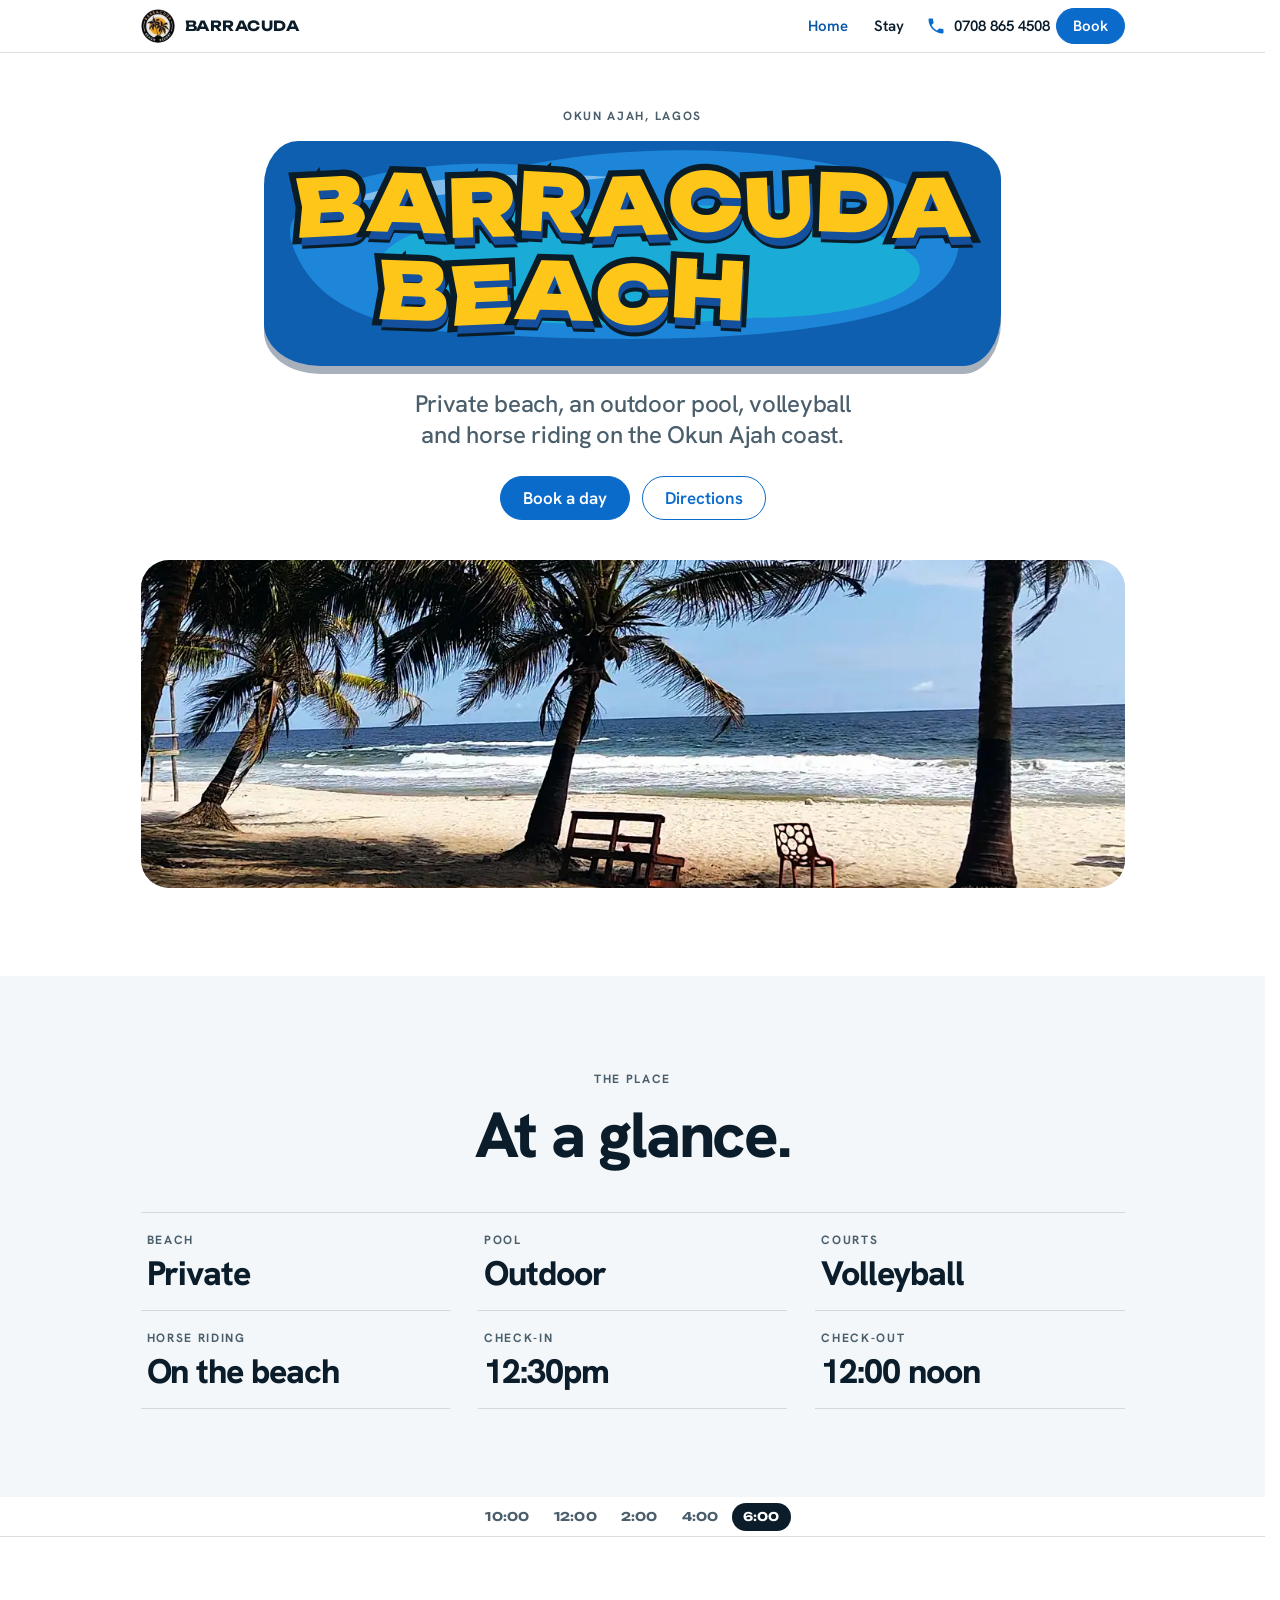
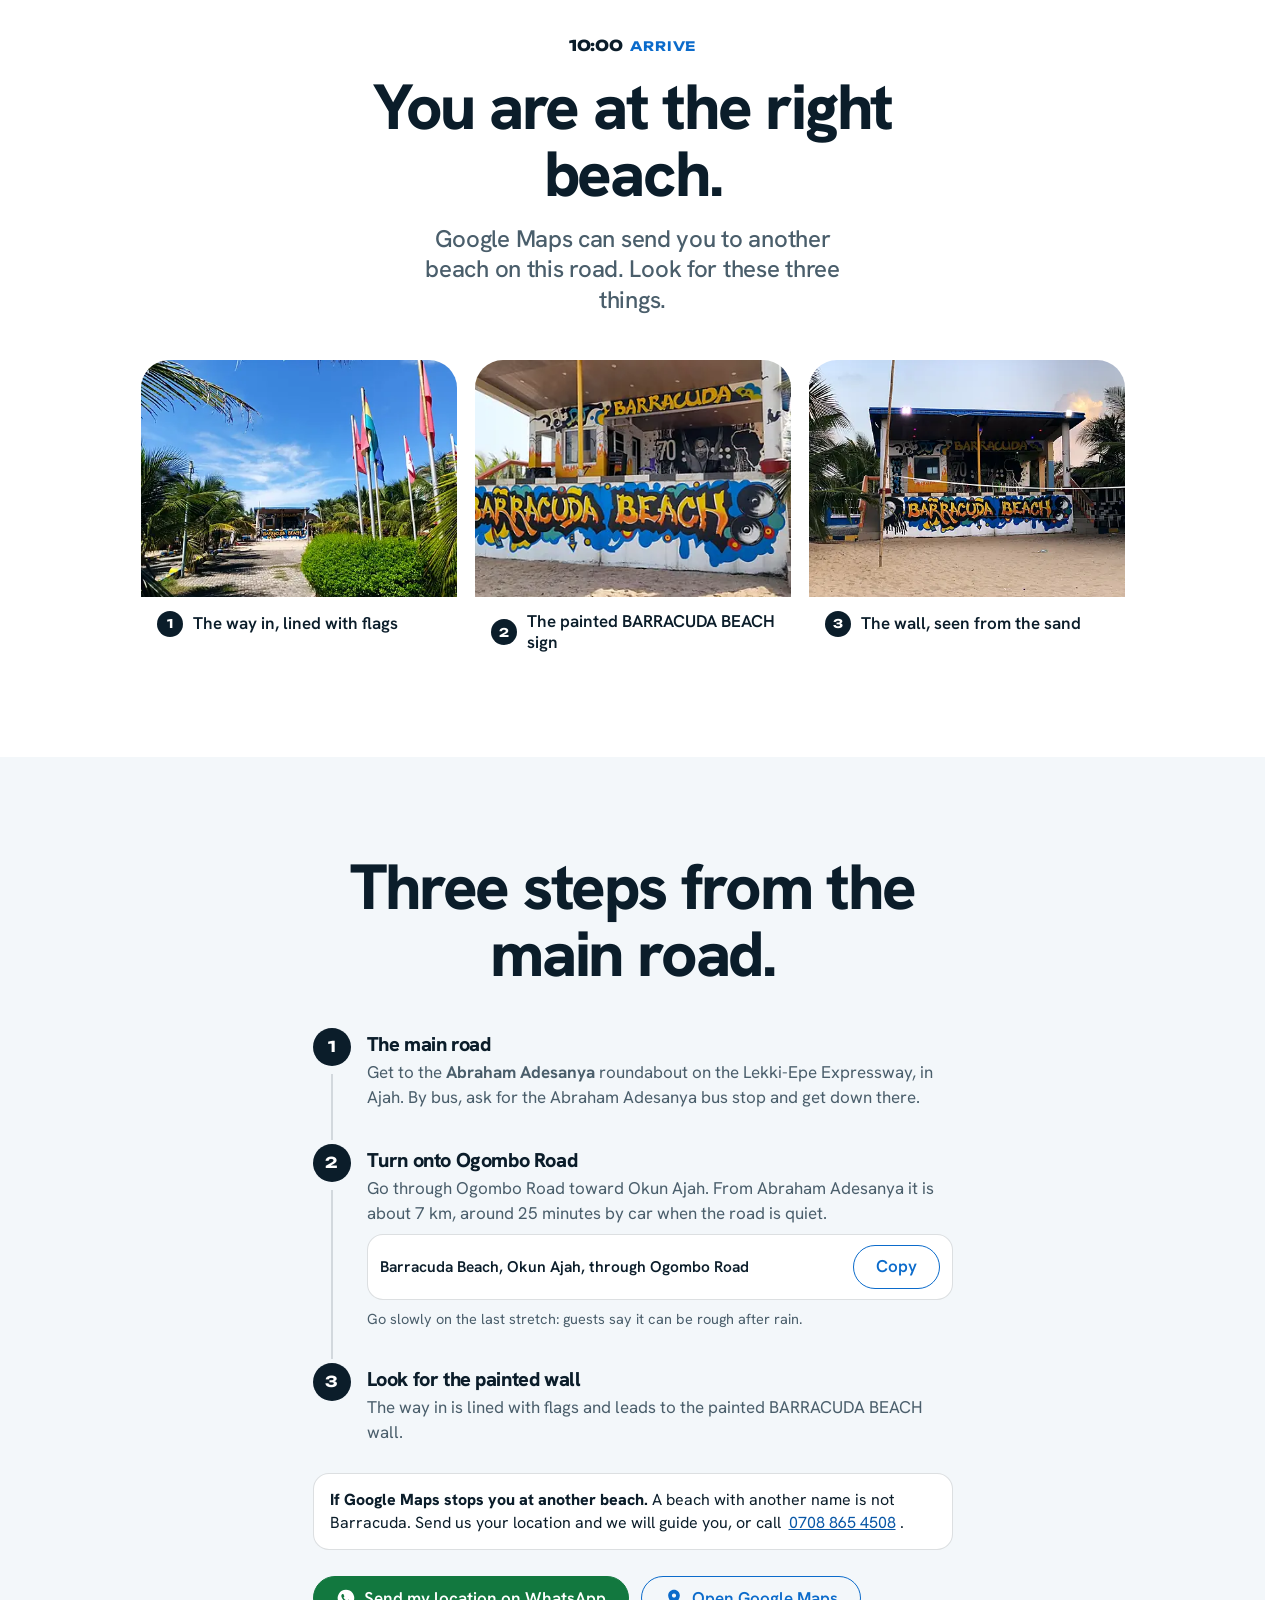
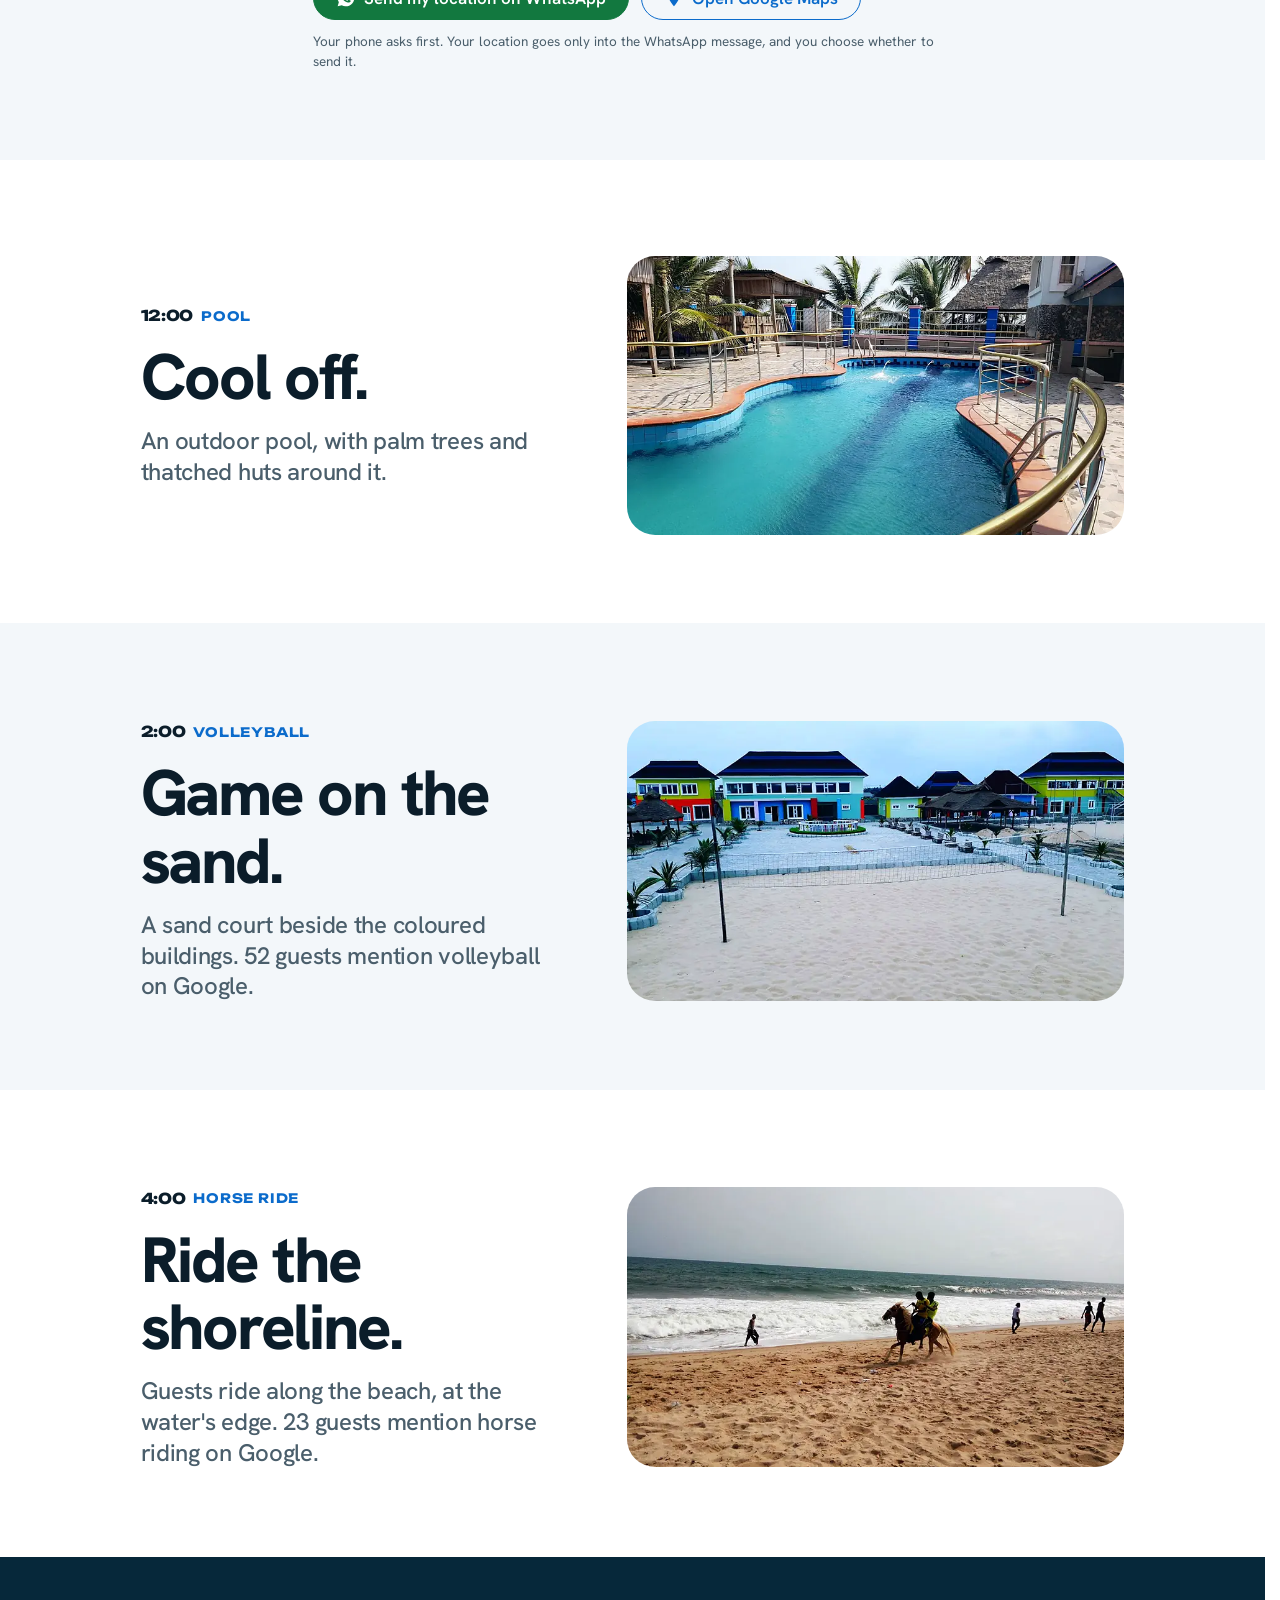
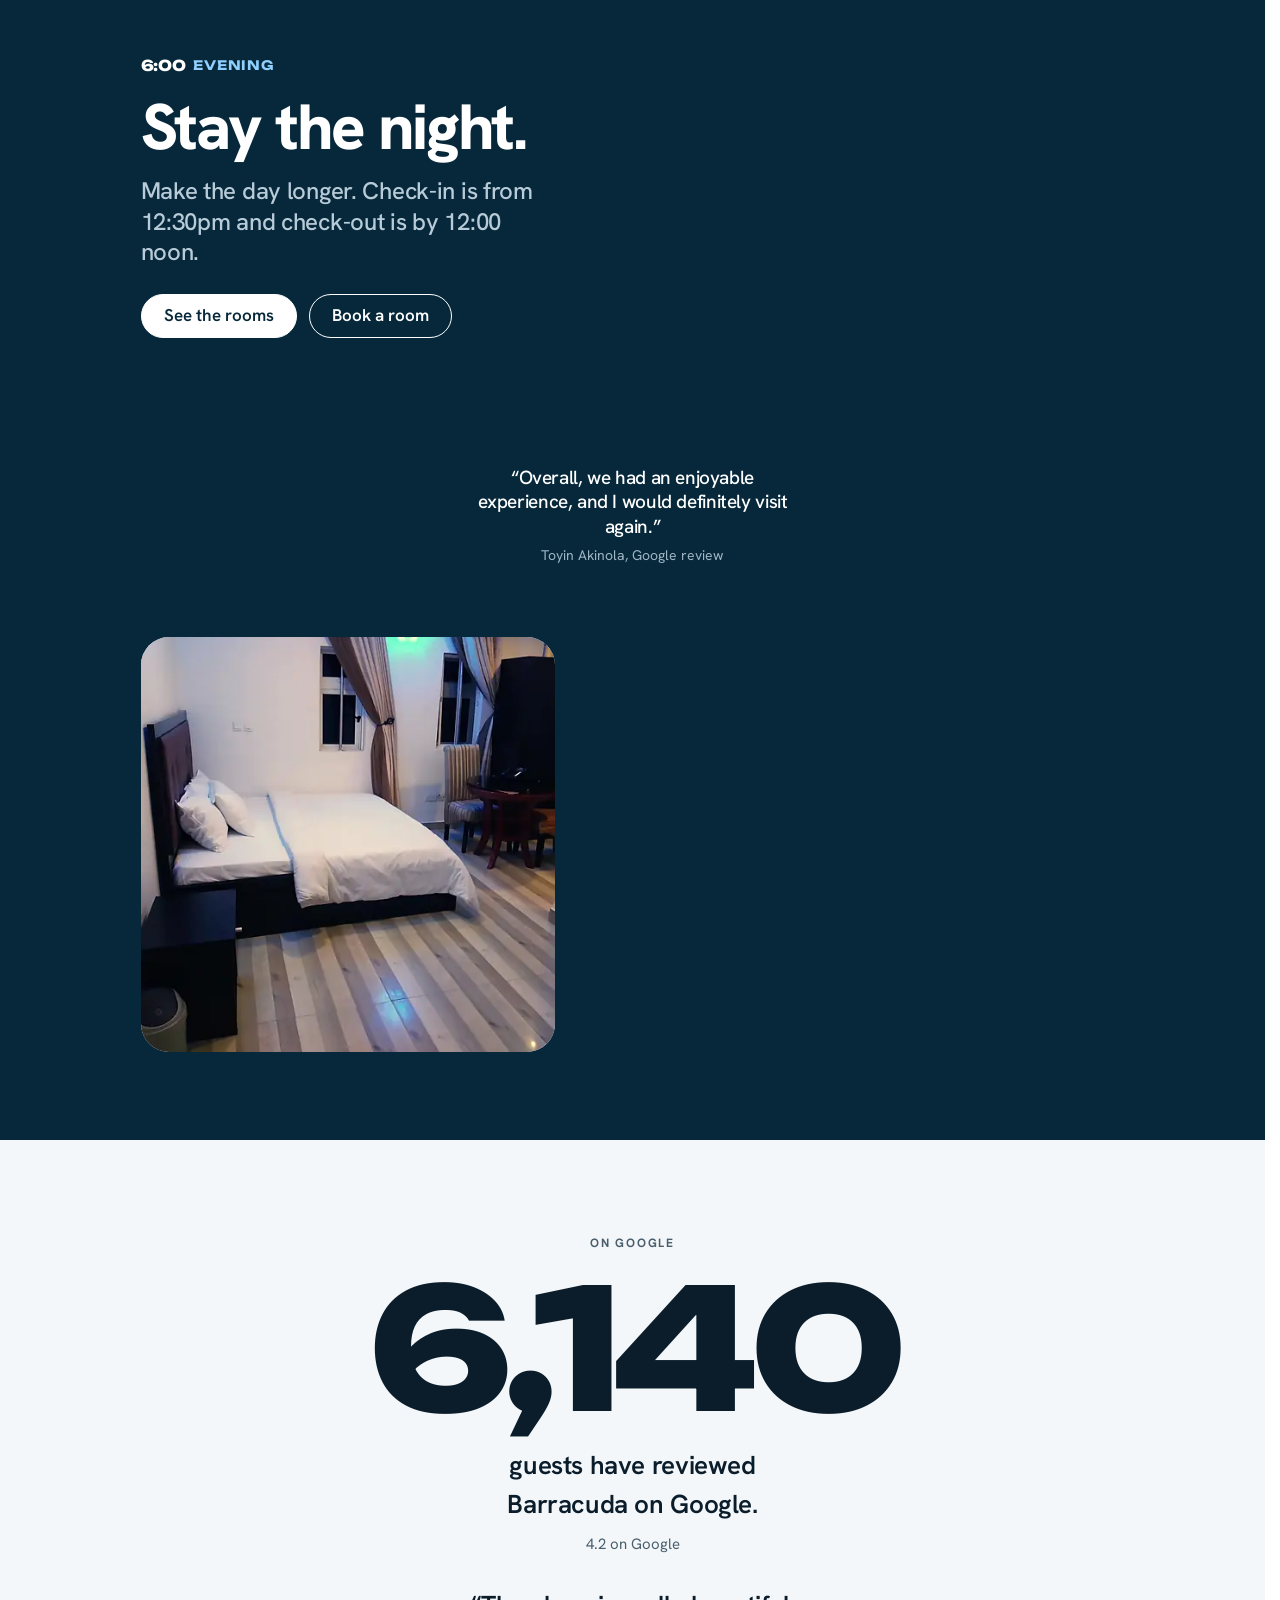
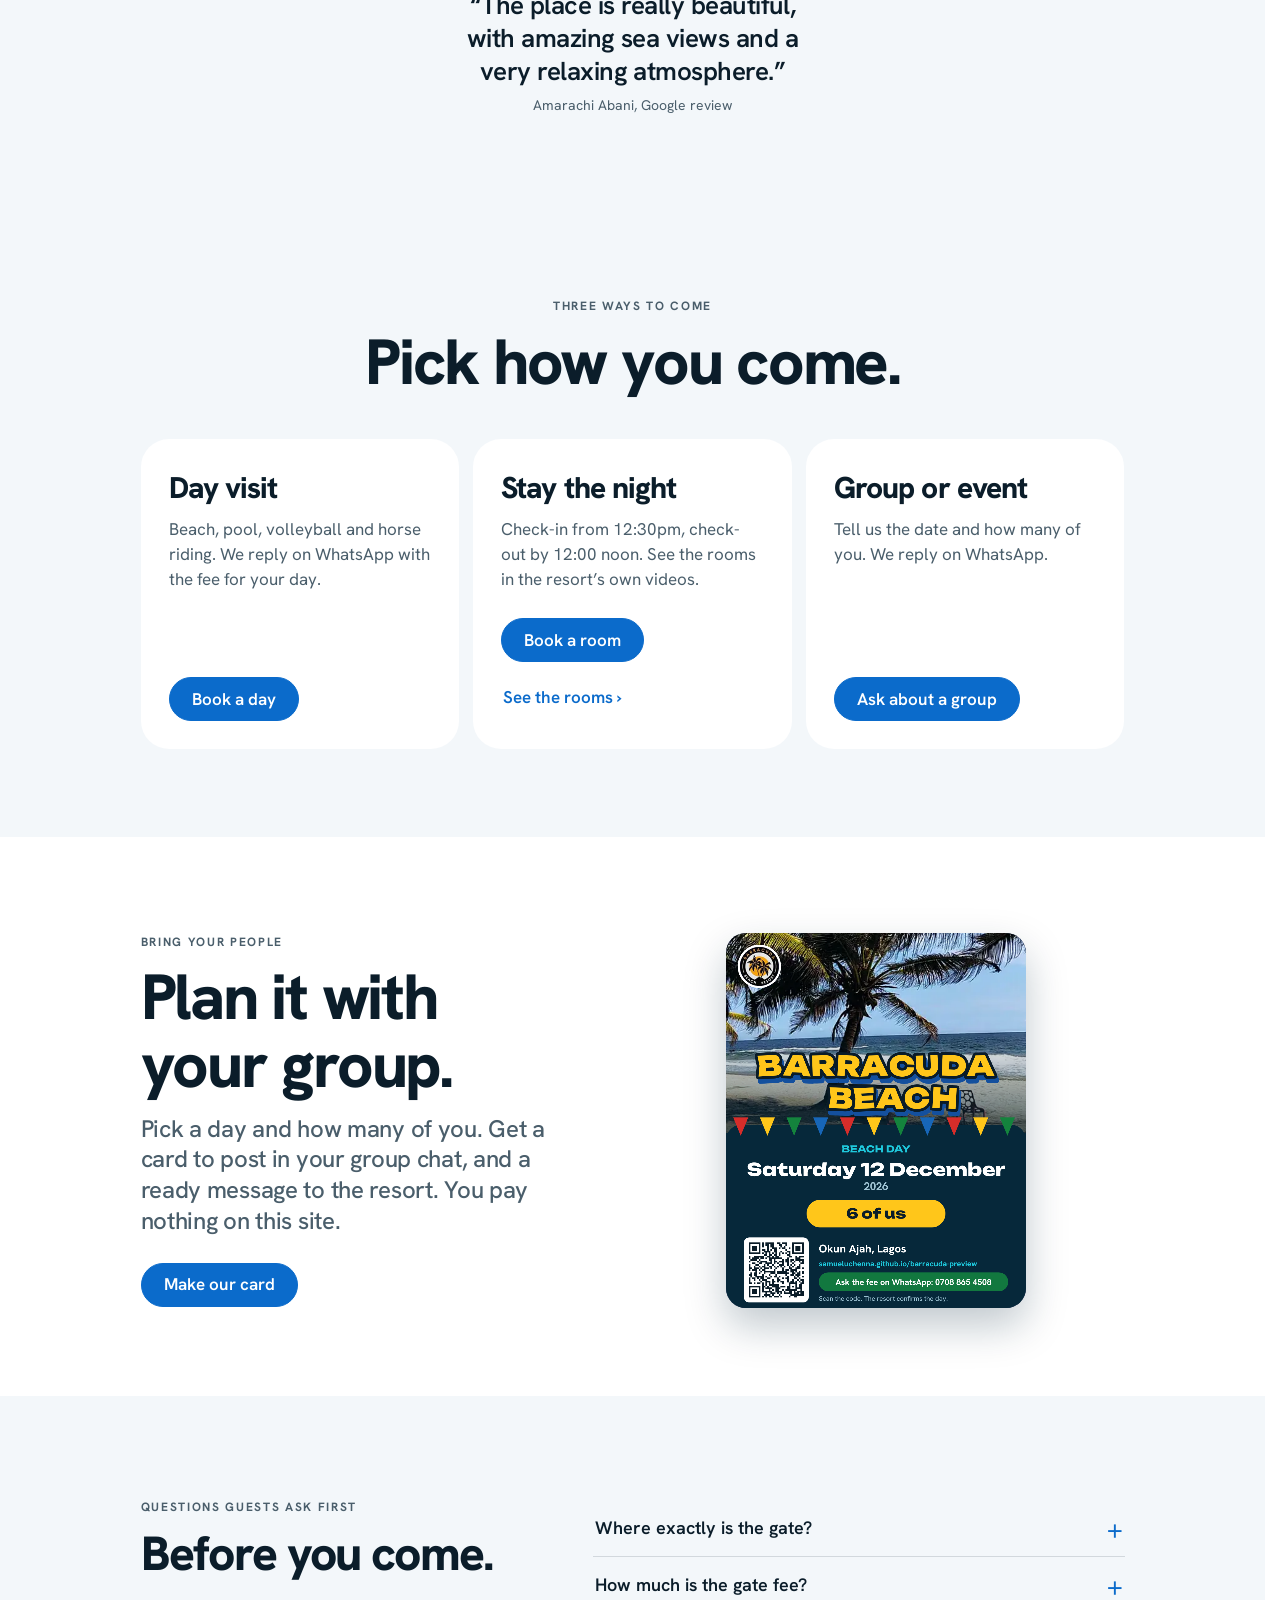
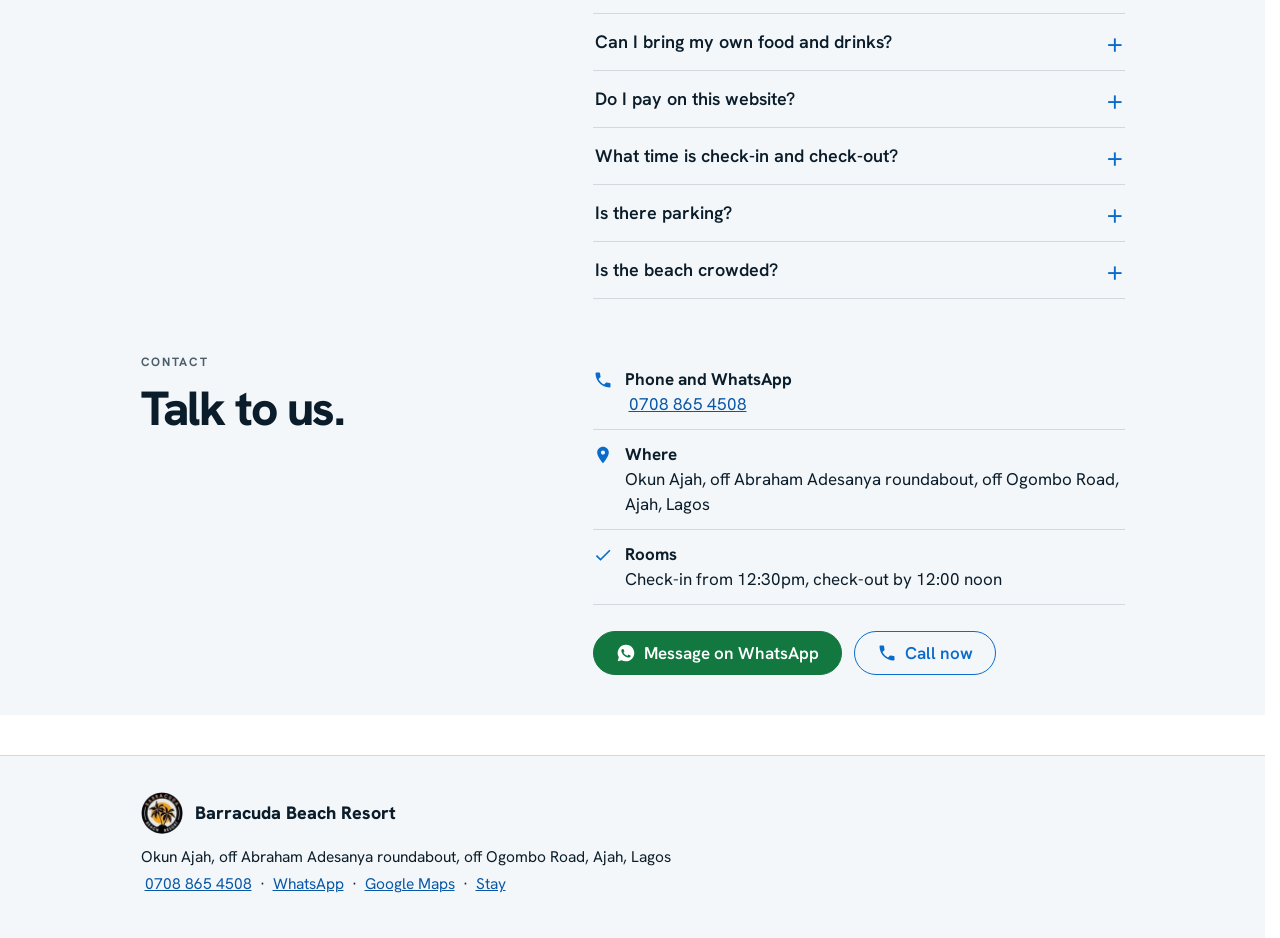
==== commit 9a3c1e8c: "Barracuda preview v6: home picture shows the sea and the beach Co-Authored-By: Claude Sonnet 5.5 <no" ====
--- a/index.html
+++ b/index.html
@@ -28,9 +28,9 @@
 <link rel="preload" href="assets/fonts/hanken-grotesk.woff2" as="font" type="font/woff2" crossorigin>
 <link rel="preload" href="assets/fonts/unbounded.woff2" as="font" type="font/woff2" crossorigin>
 <link rel="preload" as="image" fetchpriority="high" imagesrcset="assets/img5/hero-640.webp 640w, assets/img5/hero-828.webp 828w, assets/img5/hero-1280.webp 1280w" imagesizes="(min-width:900px) 1024px, 92vw">
-<link rel="stylesheet" href="assets/calm.css?v=1793516408">
+<link rel="stylesheet" href="assets/calm.css?v=1793519778">
 <script>document.documentElement.classList.add('js');try{var s=sessionStorage;if(/[?&]intro=1/.test(location.search)||!s.bbseen&&!location.hash)document.documentElement.classList.add('intro');s.bbseen=1}catch(e){}</script>
-<script src="assets/wall.js?v=1793516408" defer></script>
+<script src="assets/wall.js?v=1793519778" defer></script>
 </head>
 <body>
 <button type="button" class="skip">Skip to main content</button>
@@ -43,7 +43,7 @@
 <div class="hr"><a class="hcall" href="tel:07088654508" aria-label="Call 0708 865 4508"><svg viewBox="0 0 24 24" aria-hidden="true"><path d="M6.62 10.79c1.44 2.83 3.76 5.14 6.59 6.59l2.2-2.2c.27-.27.67-.36 1.02-.24 1.12.37 2.33.57 3.57.57.55 0 1 .45 1 1V20c0 .55-.45 1-1 1-9.39 0-17-7.61-17-17 0-.55.45-1 1-1h3.5c.55 0 1 .45 1 1 0 1.25.2 2.45.57 3.57.11.35.03.74-.25 1.02l-2.2 2.2z"/></svg><b>0708 865 4508</b></a><button type="button" class="pill hbook" data-open="book">Book</button></div>
 </div></header>
 <main id="main" tabindex="-1">
-<section class="hero"><div class="wrap"><p class="lab">Okun Ajah, Lagos</p><h1 class="wallh"><span class="sr">Barracuda Beach</span><span class="paint" aria-hidden="true"><svg class="cloud" viewBox="0 0 360 150" preserveAspectRatio="none" aria-hidden="true"><path d="M14 70C4 38 52 10 128 16C196 -2 268 6 316 30C352 50 346 100 300 116C244 136 160 134 96 128C42 124 22 100 14 70Z"/><path class="b" d="M60 96C40 70 92 40 170 46C240 36 298 52 318 78C330 100 292 118 240 118C170 126 96 126 60 96Z"/><path class="w" d="M40 40C70 24 120 20 170 24C130 30 80 38 40 40Z"/></svg><span class="ln"><span class="l" style="--i:0;--r:-3deg;--y:0.03em">B</span><span class="l" style="--i:1;--r:2deg;--y:-0.02em">A</span><span class="l" style="--i:2;--r:-1.5deg;--y:0.04em">R</span><span class="l" style="--i:3;--r:3deg;--y:-0.03em">R</span><span class="l" style="--i:4;--r:-2deg;--y:0.02em">A</span><span class="l" style="--i:5;--r:1.5deg;--y:-0.04em">C</span><span class="l" style="--i:6;--r:-2.5deg;--y:0.03em">U</span><span class="l" style="--i:7;--r:2deg;--y:-0.02em">D</span><span class="l" style="--i:8;--r:-1deg;--y:0.04em">A</span></span><span class="ln"><span class="l" style="--i:9;--r:2deg;--y:-0.02em">B</span><span class="l" style="--i:10;--r:-2.5deg;--y:0.03em">E</span><span class="l" style="--i:11;--r:1.5deg;--y:-0.03em">A</span><span class="l" style="--i:12;--r:-1.5deg;--y:0.02em">C</span><span class="l" style="--i:13;--r:3deg;--y:-0.04em">H</span></span></span></h1><p class="sub">Private beach, an outdoor pool, volleyball and horse riding on the Okun Ajah coast.</p><div class="acts"><button type="button" class="pill" data-open="book">Book a day</button><button type="button" class="pill o" data-open="route">Directions</button></div><div class="frame"><img src="assets/img5/hero-828.webp" srcset="assets/img5/hero-640.webp 640w, assets/img5/hero-828.webp 828w, assets/img5/hero-1280.webp 1280w" sizes="(min-width:900px) 1024px, 92vw" width="1280" height="720" alt="Palm trees on the beach with waves rolling in and a wooden bench on the sand" fetchpriority="high"></div></div></section><section class="tile alt"><div class="wrap"><p class="lab">The place</p><h2>At a glance.</h2><dl class="spec"><div><dt>Beach</dt><dd>Private</dd></div><div><dt>Pool</dt><dd>Outdoor</dd></div><div><dt>Courts</dt><dd>Volleyball</dd></div><div><dt>Horse riding</dt><dd>On the beach</dd></div><div><dt>Check-in</dt><dd>12:30pm</dd></div><div><dt>Check-out</dt><dd>12:00 noon</dd></div></dl></div></section><div class="day"><div class="stopbar" aria-hidden="true"><i data-s="arrive">10:00</i><i data-s="pool">12:00</i><i data-s="volley">2:00</i><i data-s="horse">4:00</i><i data-s="dusk">6:00</i></div><section class="tile  stop" data-stop="arrive"><div class="wrap"><p class="clock"><b>10:00</b>Arrive</p><h2>You are at the right beach.</h2><p class="sub">Google Maps can send you to another beach on this road. Look for these three things.</p><div class="looks" role="list" tabindex="0" aria-label="Does it look like this? Swipe sideways"><figure class="look" role="listitem"><div><img src="assets/img5/flags-800.webp" srcset="assets/img5/flags-480.webp 480w, assets/img5/flags-800.webp 800w, assets/img5/flags-1080.webp 1080w" sizes="(min-width:900px) 330px, 74vw" width="1080" height="809" alt="A path lined with flags and palm trees leading to the painted beach bar" loading="lazy" decoding="async"></div><figcaption><i>1</i>The way in, lined with flags</figcaption></figure><figure class="look" role="listitem"><div><img src="assets/img5/sign-800.webp" srcset="assets/img5/sign-480.webp 480w, assets/img5/sign-800.webp 800w, assets/img5/sign-1200.webp 1200w" sizes="(min-width:900px) 330px, 74vw" width="1200" height="675" alt="The painted BARRACUDA BEACH sign on the beach bar" loading="lazy" decoding="async" style="object-position:30% 50%"></div><figcaption><i>2</i>The painted BARRACUDA BEACH sign</figcaption></figure><figure class="look" role="listitem"><div><img src="assets/img5/wall-800.webp" srcset="assets/img5/wall-480.webp 480w, assets/img5/wall-800.webp 800w, assets/img5/wall-1200.webp 1200w" sizes="(min-width:900px) 330px, 74vw" width="1200" height="900" alt="The painted wall of the beach bar, seen from the sand" loading="lazy" decoding="async" style="object-position:50% 40%"></div><figcaption><i>3</i>The wall, seen from the sand</figcaption></figure></div></div></section><section class="tile alt stop" data-stop="steps"><div class="wrap"><h2>Three steps from the main road.</h2><div class="steps"><ol class="route"><li><span class="dot">1</span><div><h3>The main road</h3><p>Get to the <b>Abraham Adesanya</b> roundabout on the Lekki-Epe Expressway, in Ajah. By bus, ask for the Abraham Adesanya bus stop and get down there.</p></div></li><li><span class="dot">2</span><div><h3>Turn onto Ogombo Road</h3><p>Go through Ogombo Road toward Okun Ajah. From Abraham Adesanya it is about 7 km, around 25 minutes by car when the road is quiet.</p><div class="say"><q class="sayText">Barracuda Beach, Okun Ajah, through Ogombo Road</q><button class="btn line copySay" type="button">Copy</button></div><p class="tip">Go slowly on the last stretch: guests say it can be rough after rain.</p></div></li><li><span class="dot">3</span><div><h3>Look for the painted wall</h3><p>The way in is lined with flags and leads to the painted BARRACUDA BEACH wall.</p></div></li></ol><div class="mapnote"><b>If Google Maps stops you at another beach.</b> A beach with another name is not Barracuda. Send us your location and we will guide you, or call <a href="tel:07088654508">0708 865 4508</a>.</div><div class="acts"><button type="button" class="btn wa" data-loc><svg viewBox="0 0 24 24" aria-hidden="true"><path d="M12 2a10 10 0 0 0-8.6 15.1L2 22l5-1.3A10 10 0 1 0 12 2zm5.2 14.2c-.2.6-1.2 1.2-1.7 1.2-.5.1-1 .2-3.3-.7-2.8-1.2-4.6-4-4.7-4.2-.1-.2-1.1-1.5-1.1-2.8 0-1.3.7-2 .9-2.2.2-.3.5-.3.7-.3h.5c.2 0 .4 0 .6.5l.8 2c.1.2.1.4 0 .5l-.3.5-.4.4c-.1.1-.3.3-.1.6.2.3.8 1.3 1.7 2.1 1.2 1 2.1 1.3 2.4 1.5.3.1.5.1.6-.1l.9-1.1c.2-.3.4-.2.6-.1l1.9.9c.3.1.5.2.5.3.1.2.1.6-.1 1.2z"/></svg> Send my location on WhatsApp</button><a class="btn line" href="https://www.google.com/maps/search/?api=1&query=Barracuda+Beach+Resort+Okun+Ajah+Lagos"><svg viewBox="0 0 24 24" aria-hidden="true"><path d="M12 2C8.13 2 5 5.13 5 9c0 5.25 7 13 7 13s7-7.75 7-13c0-3.87-3.13-7-7-7zm0 9.5c-1.38 0-2.5-1.12-2.5-2.5s1.12-2.5 2.5-2.5 2.5 1.12 2.5 2.5-1.12 2.5-2.5 2.5z"/></svg> Open Google Maps</a></div><p class="locnote">Your phone asks first. Your location goes only into the WhatsApp message, and you choose whether to send it.</p></div></div></section><section class="tile split stop" data-stop="pool"><div class="wrap"><div class="t"><p class="clock"><b>12:00</b>Pool</p><h2>Cool off.</h2><p class="sub">An outdoor pool, with palm trees and thatched huts around it.</p></div><div class="frame"><img src="assets/img5/pool-800.webp" srcset="assets/img5/pool-480.webp 480w, assets/img5/pool-800.webp 800w, assets/img5/pool-1200.webp 1200w" sizes="(min-width:900px) 560px, 92vw" width="1200" height="900" alt="The outdoor pool with a gold rail, palm trees and thatched huts" loading="lazy" decoding="async"></div></div></section><section class="tile alt split rev stop" data-stop="volley"><div class="wrap"><div class="t"><p class="clock"><b>2:00</b>Volleyball</p><h2>Game on the sand.</h2><p class="sub">A sand court beside the coloured buildings. 52 guests mention volleyball on Google.</p></div><div class="frame"><img src="assets/img5/courts-800.webp" srcset="assets/img5/courts-480.webp 480w, assets/img5/courts-800.webp 800w, assets/img5/courts-1032.webp 1032w" sizes="(min-width:900px) 560px, 92vw" width="1032" height="774" alt="A sand volleyball court with the coloured buildings behind" loading="lazy" decoding="async"></div></div></section><section class="tile split stop" data-stop="horse"><div class="wrap"><div class="t"><p class="clock"><b>4:00</b>Horse ride</p><h2>Ride the shoreline.</h2><p class="sub">Guests ride along the beach, at the water's edge. 23 guests mention horse riding on Google.</p></div><div class="frame"><img src="assets/img5/horse-800.webp" srcset="assets/img5/horse-480.webp 480w, assets/img5/horse-800.webp 800w, assets/img5/horse-1200.webp 1200w" sizes="(min-width:900px) 560px, 92vw" width="1200" height="900" alt="Two people riding a horse along the beach at the water edge" loading="lazy" decoding="async"></div></div></section><section class="tile dark split rev stop" data-stop="dusk"><div class="wrap"><div class="t"><p class="clock"><b>6:00</b>Evening</p><h2>Stay the night.</h2><p class="sub">Make the day longer. Check-in is from 12:30pm and check-out is by 12:00 noon.</p><div class="acts"><a class="pill" href="rooms.html">See the rooms</a><button type="button" class="pill o" data-open="book" data-lane="room">Book a room</button></div></div><div class="frame crop narrow"><img src="assets/img5/room-800.webp" srcset="assets/img5/room-480.webp 480w, assets/img5/room-800.webp 800w, assets/img5/room-1200.webp 1200w" sizes="(min-width:900px) 440px, 92vw" width="1200" height="1600" alt="A bedroom with a made bed, pillows, curtains and a window" loading="lazy" decoding="async" style="object-position:50% 70%"></div><blockquote class="quote small"><p>&ldquo;Overall, we had an enjoyable experience, and I would definitely visit again.&rdquo;</p><footer>Toyin Akinola, Google review</footer></blockquote></div></section></div><section class="tile alt"><div class="wrap"><p class="lab">On Google</p><p class="big">6,140</p><p class="proofl">guests have reviewed Barracuda on Google.</p><p class="stars">4.2 on Google</p><blockquote class="quote"><p>&ldquo;The place is really beautiful, with amazing sea views and a very relaxing atmosphere.&rdquo;</p><footer>Amarachi Abani, Google review</footer></blockquote></div></section><section class="tile alt"><div class="wrap"><p class="lab">Three ways to come</p><h2>Pick how you come.</h2><div class="cards"><div class="card"><h3>Day visit</h3><p>Beach, pool, volleyball and horse riding. We reply on WhatsApp with the fee for your day.</p><div class="acts"><button type="button" class="pill" data-open="book" data-lane="day">Book a day</button></div></div><div class="card"><h3>Stay the night</h3><p>Check-in from 12:30pm, check-out by 12:00 noon. See the rooms in the resort&rsquo;s own videos.</p><div class="acts"><button type="button" class="pill" data-open="book" data-lane="room">Book a room</button><a class="lnk" href="rooms.html">See the rooms</a></div></div><div class="card"><h3>Group or event</h3><p>Tell us the date and how many of you. We reply on WhatsApp.</p><div class="acts"><button type="button" class="pill" data-open="book" data-lane="event">Ask about a group</button></div></div></div></div></section><section class="tile s-night split"><div class="wrap"><div class="t"><p class="lab">Bring your people</p><h2>Plan it with your group.</h2><p class="sub">Pick a day and how many of you. Get a card to post in your group chat, and a ready message to the resort. You pay nothing on this site.</p><div class="acts"><button type="button" class="pill" data-open="share">Make our card</button></div></div><canvas class="cardprev" width="1080" height="1350" role="img" aria-label="An example beach day card with the painted Barracuda Beach name, a date, the group size and a QR code"></canvas></div></section><section class="qsec alt tile" style="text-align:left"><div class="wrap qgrid"><div><p class="lab">Questions guests ask first</p><h2>Before you come.</h2></div><div class="faq"><details><summary>Where exactly is the gate?</summary><p>Follow the three steps in the day above: the Abraham Adesanya roundabout, Ogombo Road, then the painted wall. If Google Maps stops you at a beach with another name, you are not at Barracuda. Send us your location and we will guide you.</p></details><details><summary>How much is the gate fee?</summary><p>Message us on WhatsApp and we reply with the fee for your day. </p></details><details><summary>Can I bring my own food and drinks?</summary><p>Ask us when you message, and we tell you the rule. </p></details><details><summary>Do I pay on this website?</summary><p>No. You send a request, we reply on WhatsApp and confirm the day. How you pay is agreed with the resort.</p></details><details><summary>What time is check-in and check-out?</summary><p>Check-in is from 12:30pm and check-out is by 12:00 noon.</p></details><details><summary>Is there parking?</summary><p>Free parking is listed on the resort's Google page.</p></details><details><summary>Is the beach crowded?</summary><p>45 guests on Google say it is not crowded. Busy days can differ, so ask when you send your request.</p></details></div></div><div class="wrap qgrid" style="padding-top:56px"><div><p class="lab">Contact</p><h2>Talk to us.</h2></div><div class="contact"><div class="row"><svg viewBox="0 0 24 24" aria-hidden="true"><path d="M6.62 10.79c1.44 2.83 3.76 5.14 6.59 6.59l2.2-2.2c.27-.27.67-.36 1.02-.24 1.12.37 2.33.57 3.57.57.55 0 1 .45 1 1V20c0 .55-.45 1-1 1-9.39 0-17-7.61-17-17 0-.55.45-1 1-1h3.5c.55 0 1 .45 1 1 0 1.25.2 2.45.57 3.57.11.35.03.74-.25 1.02l-2.2 2.2z"/></svg><div><b>Phone and WhatsApp</b><br><a href="tel:07088654508">0708 865 4508</a></div></div><div class="row"><svg viewBox="0 0 24 24" aria-hidden="true"><path d="M12 2C8.13 2 5 5.13 5 9c0 5.25 7 13 7 13s7-7.75 7-13c0-3.87-3.13-7-7-7zm0 9.5c-1.38 0-2.5-1.12-2.5-2.5s1.12-2.5 2.5-2.5 2.5 1.12 2.5 2.5-1.12 2.5-2.5 2.5z"/></svg><div><b>Where</b><br>Okun Ajah, off Abraham Adesanya roundabout, off Ogombo Road, Ajah, Lagos</div></div><div class="row"><svg viewBox="0 0 24 24" aria-hidden="true"><path d="M9 16.17 4.83 12l-1.42 1.41L9 19 21 7l-1.41-1.41z"/></svg><div><b>Rooms</b><br>Check-in from 12:30pm, check-out by 12:00 noon</div></div><div class="acts"><a class="btn wa" href="https://wa.me/2347088654508?text=Hello%20Barracuda%20Beach%20Resort.%20I%20have%20a%20question."><svg viewBox="0 0 24 24" aria-hidden="true"><path d="M12 2a10 10 0 0 0-8.6 15.1L2 22l5-1.3A10 10 0 1 0 12 2zm5.2 14.2c-.2.6-1.2 1.2-1.7 1.2-.5.1-1 .2-3.3-.7-2.8-1.2-4.6-4-4.7-4.2-.1-.2-1.1-1.5-1.1-2.8 0-1.3.7-2 .9-2.2.2-.3.5-.3.7-.3h.5c.2 0 .4 0 .6.5l.8 2c.1.2.1.4 0 .5l-.3.5-.4.4c-.1.1-.3.3-.1.6.2.3.8 1.3 1.7 2.1 1.2 1 2.1 1.3 2.4 1.5.3.1.5.1.6-.1l.9-1.1c.2-.3.4-.2.6-.1l1.9.9c.3.1.5.2.5.3.1.2.1.6-.1 1.2z"/></svg> Message on WhatsApp</a><a class="btn line" href="tel:07088654508"><svg viewBox="0 0 24 24" aria-hidden="true"><path d="M6.62 10.79c1.44 2.83 3.76 5.14 6.59 6.59l2.2-2.2c.27-.27.67-.36 1.02-.24 1.12.37 2.33.57 3.57.57.55 0 1 .45 1 1V20c0 .55-.45 1-1 1-9.39 0-17-7.61-17-17 0-.55.45-1 1-1h3.5c.55 0 1 .45 1 1 0 1.25.2 2.45.57 3.57.11.35.03.74-.25 1.02l-2.2 2.2z"/></svg> Call now</a></div></div></div></section>
+<section class="hero"><div class="wrap"><p class="lab">Okun Ajah, Lagos</p><h1 class="wallh"><span class="sr">Barracuda Beach</span><span class="paint" aria-hidden="true"><svg class="cloud" viewBox="0 0 360 150" preserveAspectRatio="none" aria-hidden="true"><path d="M14 70C4 38 52 10 128 16C196 -2 268 6 316 30C352 50 346 100 300 116C244 136 160 134 96 128C42 124 22 100 14 70Z"/><path class="b" d="M60 96C40 70 92 40 170 46C240 36 298 52 318 78C330 100 292 118 240 118C170 126 96 126 60 96Z"/><path class="w" d="M40 40C70 24 120 20 170 24C130 30 80 38 40 40Z"/></svg><span class="ln"><span class="l" style="--i:0;--r:-3deg;--y:0.03em">B</span><span class="l" style="--i:1;--r:2deg;--y:-0.02em">A</span><span class="l" style="--i:2;--r:-1.5deg;--y:0.04em">R</span><span class="l" style="--i:3;--r:3deg;--y:-0.03em">R</span><span class="l" style="--i:4;--r:-2deg;--y:0.02em">A</span><span class="l" style="--i:5;--r:1.5deg;--y:-0.04em">C</span><span class="l" style="--i:6;--r:-2.5deg;--y:0.03em">U</span><span class="l" style="--i:7;--r:2deg;--y:-0.02em">D</span><span class="l" style="--i:8;--r:-1deg;--y:0.04em">A</span></span><span class="ln"><span class="l" style="--i:9;--r:2deg;--y:-0.02em">B</span><span class="l" style="--i:10;--r:-2.5deg;--y:0.03em">E</span><span class="l" style="--i:11;--r:1.5deg;--y:-0.03em">A</span><span class="l" style="--i:12;--r:-1.5deg;--y:0.02em">C</span><span class="l" style="--i:13;--r:3deg;--y:-0.04em">H</span></span></span></h1><p class="sub">Private beach, an outdoor pool, volleyball and horse riding on the Okun Ajah coast.</p><div class="acts"><button type="button" class="pill" data-open="book">Book a day</button><button type="button" class="pill o" data-open="route">Directions</button></div><div class="frame"><img src="assets/img5/hero-828.webp" srcset="assets/img5/hero-640.webp 640w, assets/img5/hero-828.webp 828w, assets/img5/hero-1280.webp 1280w" sizes="(min-width:900px) 1024px, 92vw" width="1280" height="501" alt="Palm trees on the beach with waves rolling in and a wooden bench on the sand" fetchpriority="high"></div></div></section><section class="tile alt"><div class="wrap"><p class="lab">The place</p><h2>At a glance.</h2><dl class="spec"><div><dt>Beach</dt><dd>Private</dd></div><div><dt>Pool</dt><dd>Outdoor</dd></div><div><dt>Courts</dt><dd>Volleyball</dd></div><div><dt>Horse riding</dt><dd>On the beach</dd></div><div><dt>Check-in</dt><dd>12:30pm</dd></div><div><dt>Check-out</dt><dd>12:00 noon</dd></div></dl></div></section><div class="day"><div class="stopbar" aria-hidden="true"><i data-s="arrive">10:00</i><i data-s="pool">12:00</i><i data-s="volley">2:00</i><i data-s="horse">4:00</i><i data-s="dusk">6:00</i></div><section class="tile  stop" data-stop="arrive"><div class="wrap"><p class="clock"><b>10:00</b>Arrive</p><h2>You are at the right beach.</h2><p class="sub">Google Maps can send you to another beach on this road. Look for these three things.</p><div class="looks" role="list" tabindex="0" aria-label="Does it look like this? Swipe sideways"><figure class="look" role="listitem"><div><img src="assets/img5/flags-800.webp" srcset="assets/img5/flags-480.webp 480w, assets/img5/flags-800.webp 800w, assets/img5/flags-1080.webp 1080w" sizes="(min-width:900px) 330px, 74vw" width="1080" height="809" alt="A path lined with flags and palm trees leading to the painted beach bar" loading="lazy" decoding="async"></div><figcaption><i>1</i>The way in, lined with flags</figcaption></figure><figure class="look" role="listitem"><div><img src="assets/img5/sign-800.webp" srcset="assets/img5/sign-480.webp 480w, assets/img5/sign-800.webp 800w, assets/img5/sign-1200.webp 1200w" sizes="(min-width:900px) 330px, 74vw" width="1200" height="675" alt="The painted BARRACUDA BEACH sign on the beach bar" loading="lazy" decoding="async" style="object-position:30% 50%"></div><figcaption><i>2</i>The painted BARRACUDA BEACH sign</figcaption></figure><figure class="look" role="listitem"><div><img src="assets/img5/wall-800.webp" srcset="assets/img5/wall-480.webp 480w, assets/img5/wall-800.webp 800w, assets/img5/wall-1200.webp 1200w" sizes="(min-width:900px) 330px, 74vw" width="1200" height="900" alt="The painted wall of the beach bar, seen from the sand" loading="lazy" decoding="async" style="object-position:50% 40%"></div><figcaption><i>3</i>The wall, seen from the sand</figcaption></figure></div></div></section><section class="tile alt stop" data-stop="steps"><div class="wrap"><h2>Three steps from the main road.</h2><div class="steps"><ol class="route"><li><span class="dot">1</span><div><h3>The main road</h3><p>Get to the <b>Abraham Adesanya</b> roundabout on the Lekki-Epe Expressway, in Ajah. By bus, ask for the Abraham Adesanya bus stop and get down there.</p></div></li><li><span class="dot">2</span><div><h3>Turn onto Ogombo Road</h3><p>Go through Ogombo Road toward Okun Ajah. From Abraham Adesanya it is about 7 km, around 25 minutes by car when the road is quiet.</p><div class="say"><q class="sayText">Barracuda Beach, Okun Ajah, through Ogombo Road</q><button class="btn line copySay" type="button">Copy</button></div><p class="tip">Go slowly on the last stretch: guests say it can be rough after rain.</p></div></li><li><span class="dot">3</span><div><h3>Look for the painted wall</h3><p>The way in is lined with flags and leads to the painted BARRACUDA BEACH wall.</p></div></li></ol><div class="mapnote"><b>If Google Maps stops you at another beach.</b> A beach with another name is not Barracuda. Send us your location and we will guide you, or call <a href="tel:07088654508">0708 865 4508</a>.</div><div class="acts"><button type="button" class="btn wa" data-loc><svg viewBox="0 0 24 24" aria-hidden="true"><path d="M12 2a10 10 0 0 0-8.6 15.1L2 22l5-1.3A10 10 0 1 0 12 2zm5.2 14.2c-.2.6-1.2 1.2-1.7 1.2-.5.1-1 .2-3.3-.7-2.8-1.2-4.6-4-4.7-4.2-.1-.2-1.1-1.5-1.1-2.8 0-1.3.7-2 .9-2.2.2-.3.5-.3.7-.3h.5c.2 0 .4 0 .6.5l.8 2c.1.2.1.4 0 .5l-.3.5-.4.4c-.1.1-.3.3-.1.6.2.3.8 1.3 1.7 2.1 1.2 1 2.1 1.3 2.4 1.5.3.1.5.1.6-.1l.9-1.1c.2-.3.4-.2.6-.1l1.9.9c.3.1.5.2.5.3.1.2.1.6-.1 1.2z"/></svg> Send my location on WhatsApp</button><a class="btn line" href="https://www.google.com/maps/search/?api=1&query=Barracuda+Beach+Resort+Okun+Ajah+Lagos"><svg viewBox="0 0 24 24" aria-hidden="true"><path d="M12 2C8.13 2 5 5.13 5 9c0 5.25 7 13 7 13s7-7.75 7-13c0-3.87-3.13-7-7-7zm0 9.5c-1.38 0-2.5-1.12-2.5-2.5s1.12-2.5 2.5-2.5 2.5 1.12 2.5 2.5-1.12 2.5-2.5 2.5z"/></svg> Open Google Maps</a></div><p class="locnote">Your phone asks first. Your location goes only into the WhatsApp message, and you choose whether to send it.</p></div></div></section><section class="tile split stop" data-stop="pool"><div class="wrap"><div class="t"><p class="clock"><b>12:00</b>Pool</p><h2>Cool off.</h2><p class="sub">An outdoor pool, with palm trees and thatched huts around it.</p></div><div class="frame"><img src="assets/img5/pool-800.webp" srcset="assets/img5/pool-480.webp 480w, assets/img5/pool-800.webp 800w, assets/img5/pool-1200.webp 1200w" sizes="(min-width:900px) 560px, 92vw" width="1200" height="900" alt="The outdoor pool with a gold rail, palm trees and thatched huts" loading="lazy" decoding="async"></div></div></section><section class="tile alt split rev stop" data-stop="volley"><div class="wrap"><div class="t"><p class="clock"><b>2:00</b>Volleyball</p><h2>Game on the sand.</h2><p class="sub">A sand court beside the coloured buildings. 52 guests mention volleyball on Google.</p></div><div class="frame"><img src="assets/img5/courts-800.webp" srcset="assets/img5/courts-480.webp 480w, assets/img5/courts-800.webp 800w, assets/img5/courts-1032.webp 1032w" sizes="(min-width:900px) 560px, 92vw" width="1032" height="774" alt="A sand volleyball court with the coloured buildings behind" loading="lazy" decoding="async"></div></div></section><section class="tile split stop" data-stop="horse"><div class="wrap"><div class="t"><p class="clock"><b>4:00</b>Horse ride</p><h2>Ride the shoreline.</h2><p class="sub">Guests ride along the beach, at the water's edge. 23 guests mention horse riding on Google.</p></div><div class="frame"><img src="assets/img5/horse-800.webp" srcset="assets/img5/horse-480.webp 480w, assets/img5/horse-800.webp 800w, assets/img5/horse-1200.webp 1200w" sizes="(min-width:900px) 560px, 92vw" width="1200" height="900" alt="Two people riding a horse along the beach at the water edge" loading="lazy" decoding="async"></div></div></section><section class="tile dark split rev stop" data-stop="dusk"><div class="wrap"><div class="t"><p class="clock"><b>6:00</b>Evening</p><h2>Stay the night.</h2><p class="sub">Make the day longer. Check-in is from 12:30pm and check-out is by 12:00 noon.</p><div class="acts"><a class="pill" href="rooms.html">See the rooms</a><button type="button" class="pill o" data-open="book" data-lane="room">Book a room</button></div></div><div class="frame crop narrow"><img src="assets/img5/room-800.webp" srcset="assets/img5/room-480.webp 480w, assets/img5/room-800.webp 800w, assets/img5/room-1200.webp 1200w" sizes="(min-width:900px) 440px, 92vw" width="1200" height="1600" alt="A bedroom with a made bed, pillows, curtains and a window" loading="lazy" decoding="async" style="object-position:50% 70%"></div><blockquote class="quote small"><p>&ldquo;Overall, we had an enjoyable experience, and I would definitely visit again.&rdquo;</p><footer>Toyin Akinola, Google review</footer></blockquote></div></section></div><section class="tile alt"><div class="wrap"><p class="lab">On Google</p><p class="big">6,140</p><p class="proofl">guests have reviewed Barracuda on Google.</p><p class="stars">4.2 on Google</p><blockquote class="quote"><p>&ldquo;The place is really beautiful, with amazing sea views and a very relaxing atmosphere.&rdquo;</p><footer>Amarachi Abani, Google review</footer></blockquote></div></section><section class="tile alt"><div class="wrap"><p class="lab">Three ways to come</p><h2>Pick how you come.</h2><div class="cards"><div class="card"><h3>Day visit</h3><p>Beach, pool, volleyball and horse riding. We reply on WhatsApp with the fee for your day.</p><div class="acts"><button type="button" class="pill" data-open="book" data-lane="day">Book a day</button></div></div><div class="card"><h3>Stay the night</h3><p>Check-in from 12:30pm, check-out by 12:00 noon. See the rooms in the resort&rsquo;s own videos.</p><div class="acts"><button type="button" class="pill" data-open="book" data-lane="room">Book a room</button><a class="lnk" href="rooms.html">See the rooms</a></div></div><div class="card"><h3>Group or event</h3><p>Tell us the date and how many of you. We reply on WhatsApp.</p><div class="acts"><button type="button" class="pill" data-open="book" data-lane="event">Ask about a group</button></div></div></div></div></section><section class="tile s-night split"><div class="wrap"><div class="t"><p class="lab">Bring your people</p><h2>Plan it with your group.</h2><p class="sub">Pick a day and how many of you. Get a card to post in your group chat, and a ready message to the resort. You pay nothing on this site.</p><div class="acts"><button type="button" class="pill" data-open="share">Make our card</button></div></div><canvas class="cardprev" width="1080" height="1350" role="img" aria-label="An example beach day card with the painted Barracuda Beach name, a date, the group size and a QR code"></canvas></div></section><section class="qsec alt tile" style="text-align:left"><div class="wrap qgrid"><div><p class="lab">Questions guests ask first</p><h2>Before you come.</h2></div><div class="faq"><details><summary>Where exactly is the gate?</summary><p>Follow the three steps in the day above: the Abraham Adesanya roundabout, Ogombo Road, then the painted wall. If Google Maps stops you at a beach with another name, you are not at Barracuda. Send us your location and we will guide you.</p></details><details><summary>How much is the gate fee?</summary><p>Message us on WhatsApp and we reply with the fee for your day. </p></details><details><summary>Can I bring my own food and drinks?</summary><p>Ask us when you message, and we tell you the rule. </p></details><details><summary>Do I pay on this website?</summary><p>No. You send a request, we reply on WhatsApp and confirm the day. How you pay is agreed with the resort.</p></details><details><summary>What time is check-in and check-out?</summary><p>Check-in is from 12:30pm and check-out is by 12:00 noon.</p></details><details><summary>Is there parking?</summary><p>Free parking is listed on the resort's Google page.</p></details><details><summary>Is the beach crowded?</summary><p>45 guests on Google say it is not crowded. Busy days can differ, so ask when you send your request.</p></details></div></div><div class="wrap qgrid" style="padding-top:56px"><div><p class="lab">Contact</p><h2>Talk to us.</h2></div><div class="contact"><div class="row"><svg viewBox="0 0 24 24" aria-hidden="true"><path d="M6.62 10.79c1.44 2.83 3.76 5.14 6.59 6.59l2.2-2.2c.27-.27.67-.36 1.02-.24 1.12.37 2.33.57 3.57.57.55 0 1 .45 1 1V20c0 .55-.45 1-1 1-9.39 0-17-7.61-17-17 0-.55.45-1 1-1h3.5c.55 0 1 .45 1 1 0 1.25.2 2.45.57 3.57.11.35.03.74-.25 1.02l-2.2 2.2z"/></svg><div><b>Phone and WhatsApp</b><br><a href="tel:07088654508">0708 865 4508</a></div></div><div class="row"><svg viewBox="0 0 24 24" aria-hidden="true"><path d="M12 2C8.13 2 5 5.13 5 9c0 5.25 7 13 7 13s7-7.75 7-13c0-3.87-3.13-7-7-7zm0 9.5c-1.38 0-2.5-1.12-2.5-2.5s1.12-2.5 2.5-2.5 2.5 1.12 2.5 2.5-1.12 2.5-2.5 2.5z"/></svg><div><b>Where</b><br>Okun Ajah, off Abraham Adesanya roundabout, off Ogombo Road, Ajah, Lagos</div></div><div class="row"><svg viewBox="0 0 24 24" aria-hidden="true"><path d="M9 16.17 4.83 12l-1.42 1.41L9 19 21 7l-1.41-1.41z"/></svg><div><b>Rooms</b><br>Check-in from 12:30pm, check-out by 12:00 noon</div></div><div class="acts"><a class="btn wa" href="https://wa.me/2347088654508?text=Hello%20Barracuda%20Beach%20Resort.%20I%20have%20a%20question."><svg viewBox="0 0 24 24" aria-hidden="true"><path d="M12 2a10 10 0 0 0-8.6 15.1L2 22l5-1.3A10 10 0 1 0 12 2zm5.2 14.2c-.2.6-1.2 1.2-1.7 1.2-.5.1-1 .2-3.3-.7-2.8-1.2-4.6-4-4.7-4.2-.1-.2-1.1-1.5-1.1-2.8 0-1.3.7-2 .9-2.2.2-.3.5-.3.7-.3h.5c.2 0 .4 0 .6.5l.8 2c.1.2.1.4 0 .5l-.3.5-.4.4c-.1.1-.3.3-.1.6.2.3.8 1.3 1.7 2.1 1.2 1 2.1 1.3 2.4 1.5.3.1.5.1.6-.1l.9-1.1c.2-.3.4-.2.6-.1l1.9.9c.3.1.5.2.5.3.1.2.1.6-.1 1.2z"/></svg> Message on WhatsApp</a><a class="btn line" href="tel:07088654508"><svg viewBox="0 0 24 24" aria-hidden="true"><path d="M6.62 10.79c1.44 2.83 3.76 5.14 6.59 6.59l2.2-2.2c.27-.27.67-.36 1.02-.24 1.12.37 2.33.57 3.57.57.55 0 1 .45 1 1V20c0 .55-.45 1-1 1-9.39 0-17-7.61-17-17 0-.55.45-1 1-1h3.5c.55 0 1 .45 1 1 0 1.25.2 2.45.57 3.57.11.35.03.74-.25 1.02l-2.2 2.2z"/></svg> Call now</a></div></div></div></section>
 </main>
 <footer><div class="wrap">
 <div class="plate"><img src="assets/logo-barracuda-88.webp" width="42" height="42" alt="">Barracuda Beach Resort</div>
--- a/assets/calm.css
+++ b/assets/calm.css
@@ -95,7 +95,7 @@
 @keyframes cloud{from{opacity:0;transform:scale(.8)}to{opacity:1;transform:none}}
 .hero .sub{font-size:clamp(19px,5vw,24px);line-height:1.3;font-weight:500;letter-spacing:-.012em;color:var(--mut);max-width:30ch;margin:22px auto 0}
 .hero .frame{margin-top:40px}
-.hero .frame img{aspect-ratio:4/5;object-position:46% 55%}
+.hero .frame img{aspect-ratio:4/3;object-position:50% 50%}
 
 /* the day bar: slim, sticks under the top bar while the five stops are on screen, shows where you are. It cannot be tapped, so it never moves the page. */
 .day{position:relative}
@@ -232,11 +232,11 @@
  .hcall b{display:inline} nav.links a:first-child{display:inline-block}
  .logo small{display:none}
  .tile{padding:96px 0 88px}
- .hero{padding:72px 0 88px}
+ .hero{padding:56px 0 88px}
  h1.wallh{font-size:clamp(56px,6.2vw,84px)}
  .paint{padding:24px 30px 34px}
  .hero .sub{max-width:36ch}
- .hero .frame{max-width:1024px;margin-top:56px} .hero .frame img{aspect-ratio:16/9}
+ .hero .frame{max-width:1024px;margin-top:40px} .hero .frame img{aspect-ratio:3/1;object-position:50% 70%}
  .frame{max-width:800px} .frame img{aspect-ratio:16/9} .frame.wide img{aspect-ratio:21/9} .frame.crop img{aspect-ratio:4/5}
  .duo{max-width:880px;align-items:start}
  .tile h2{max-width:18ch}
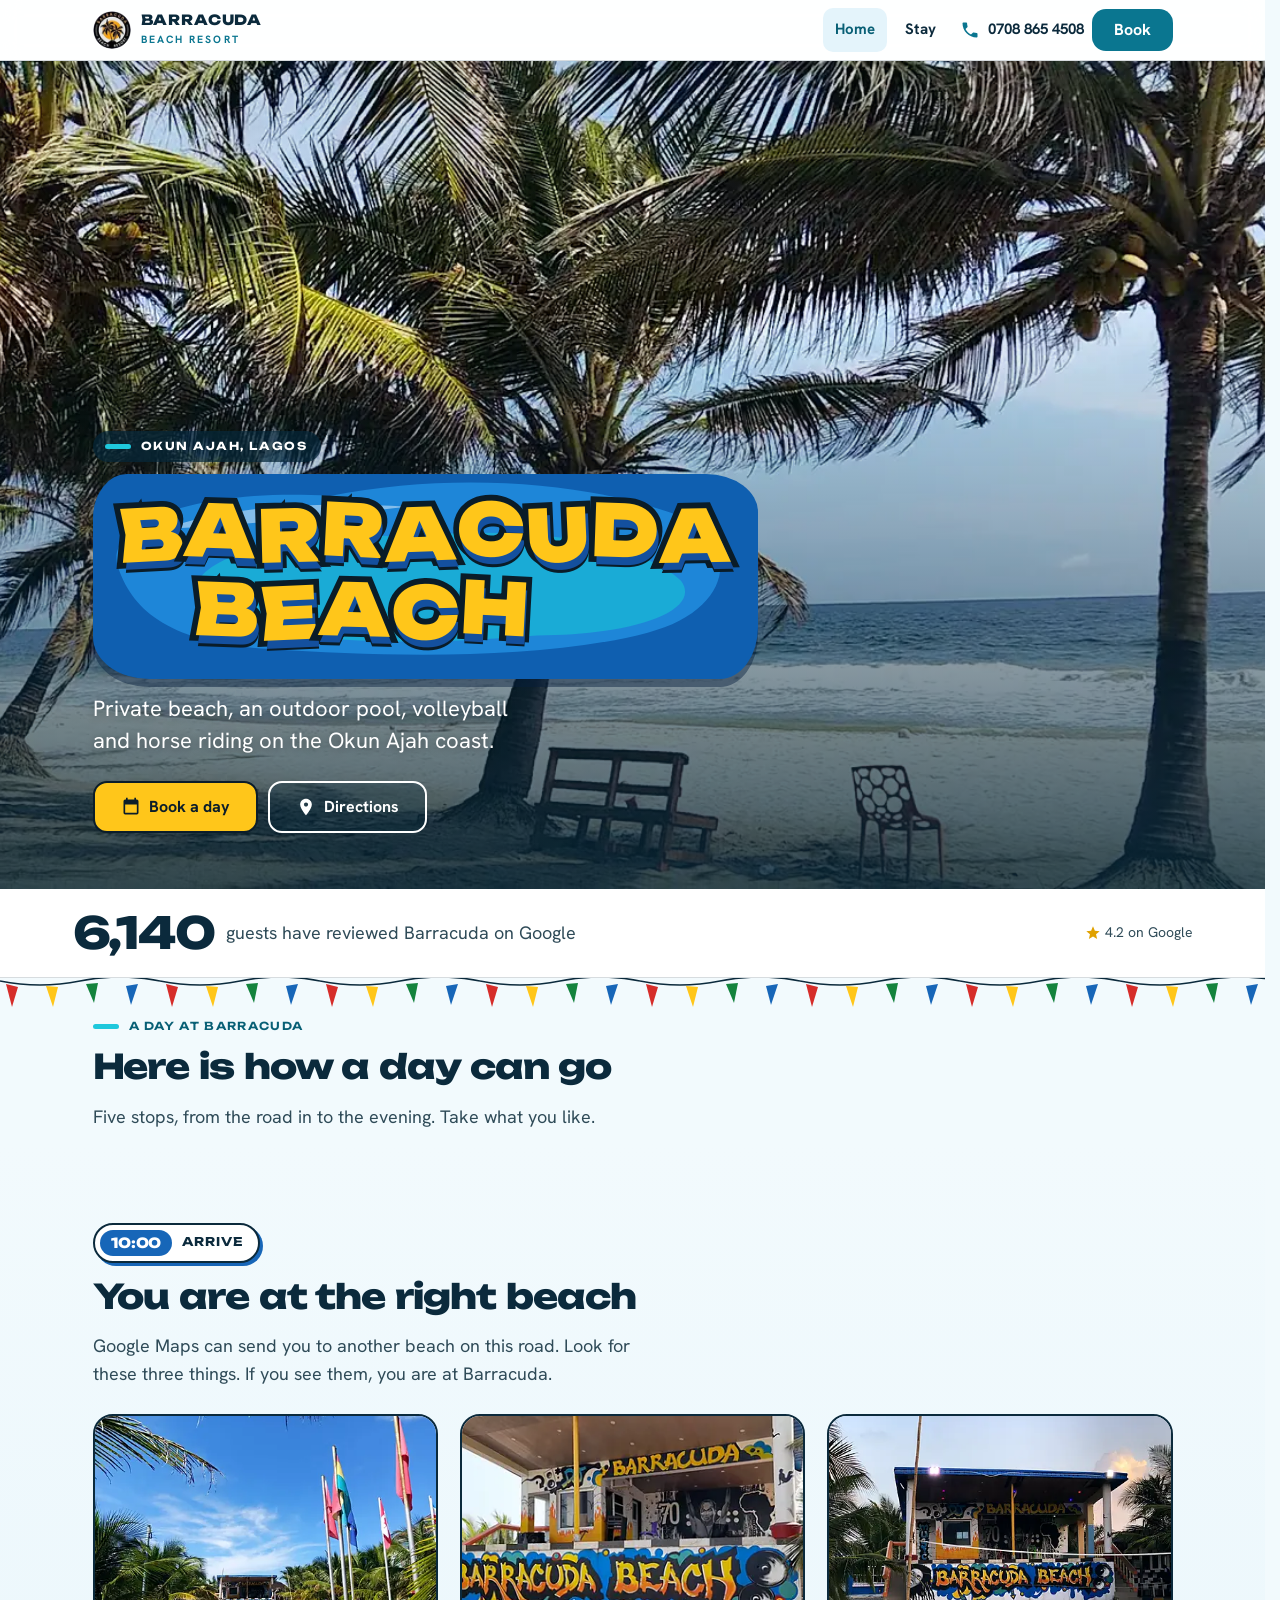
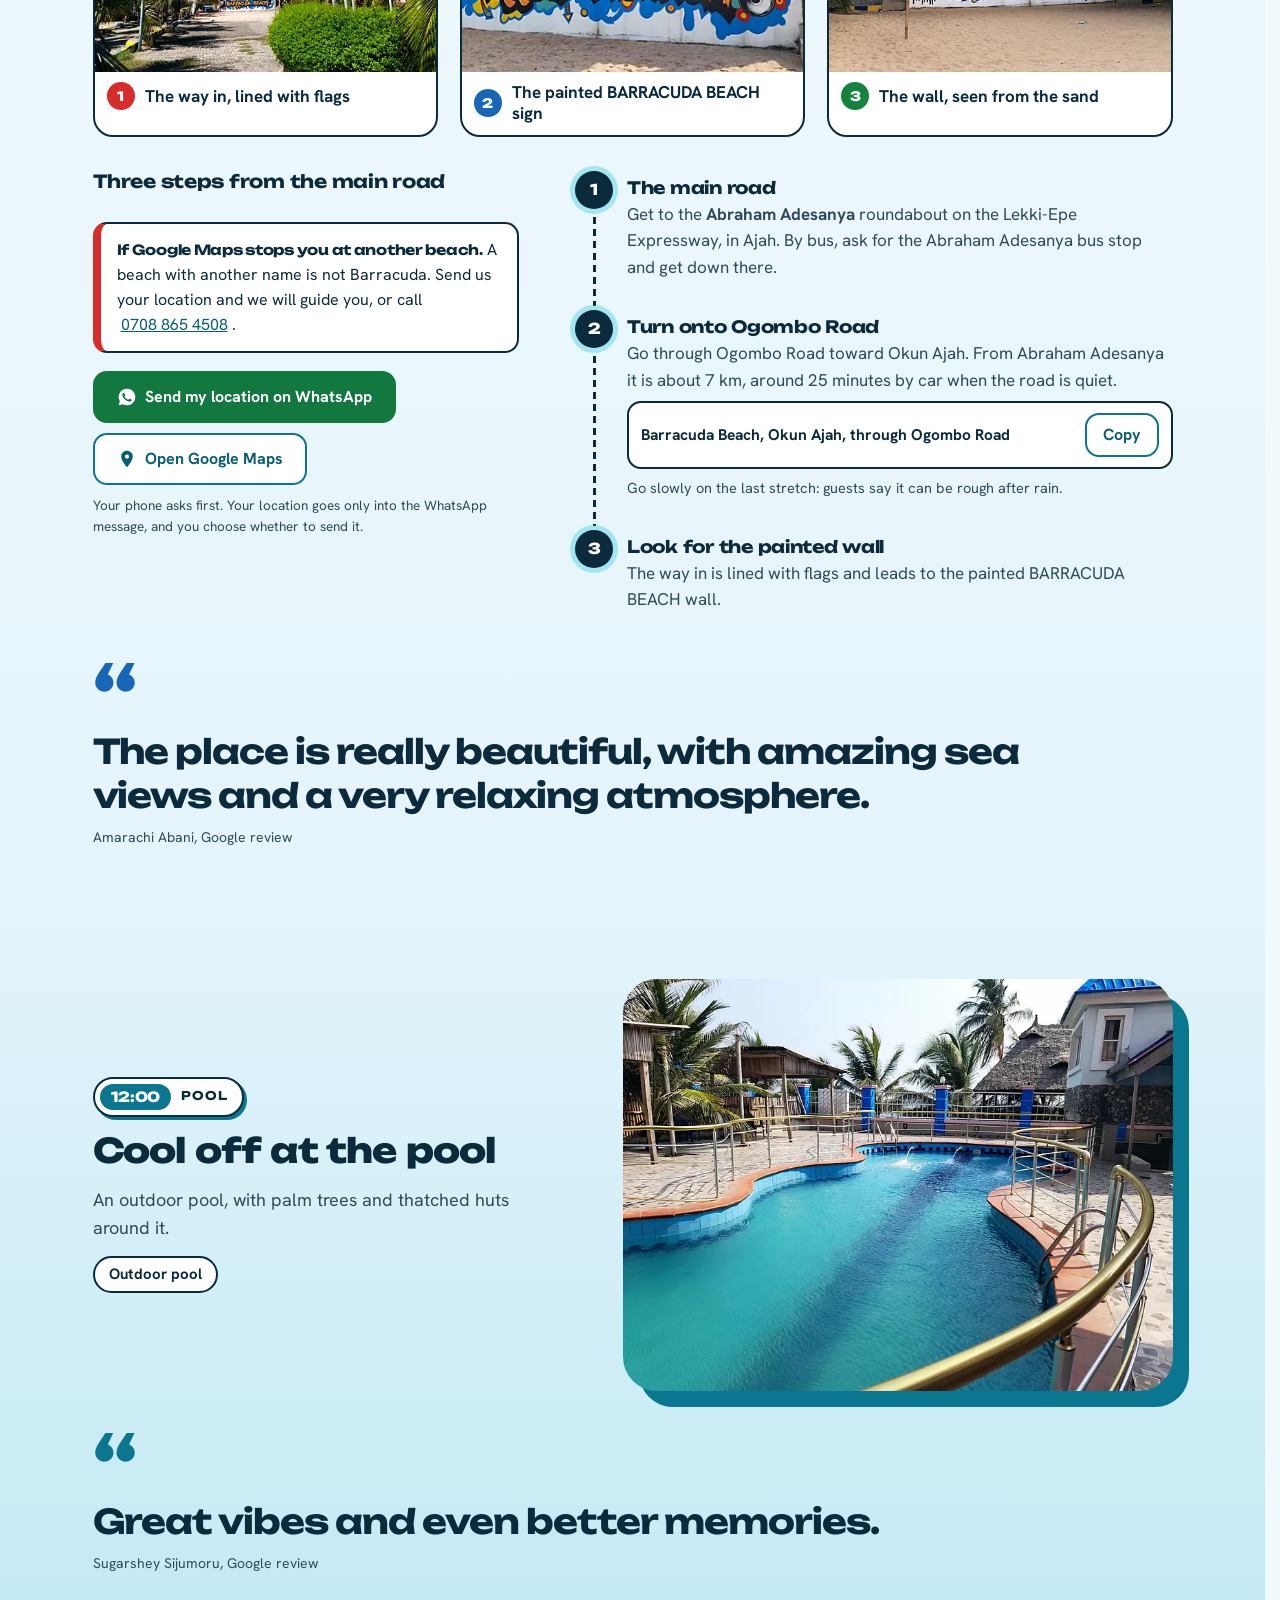
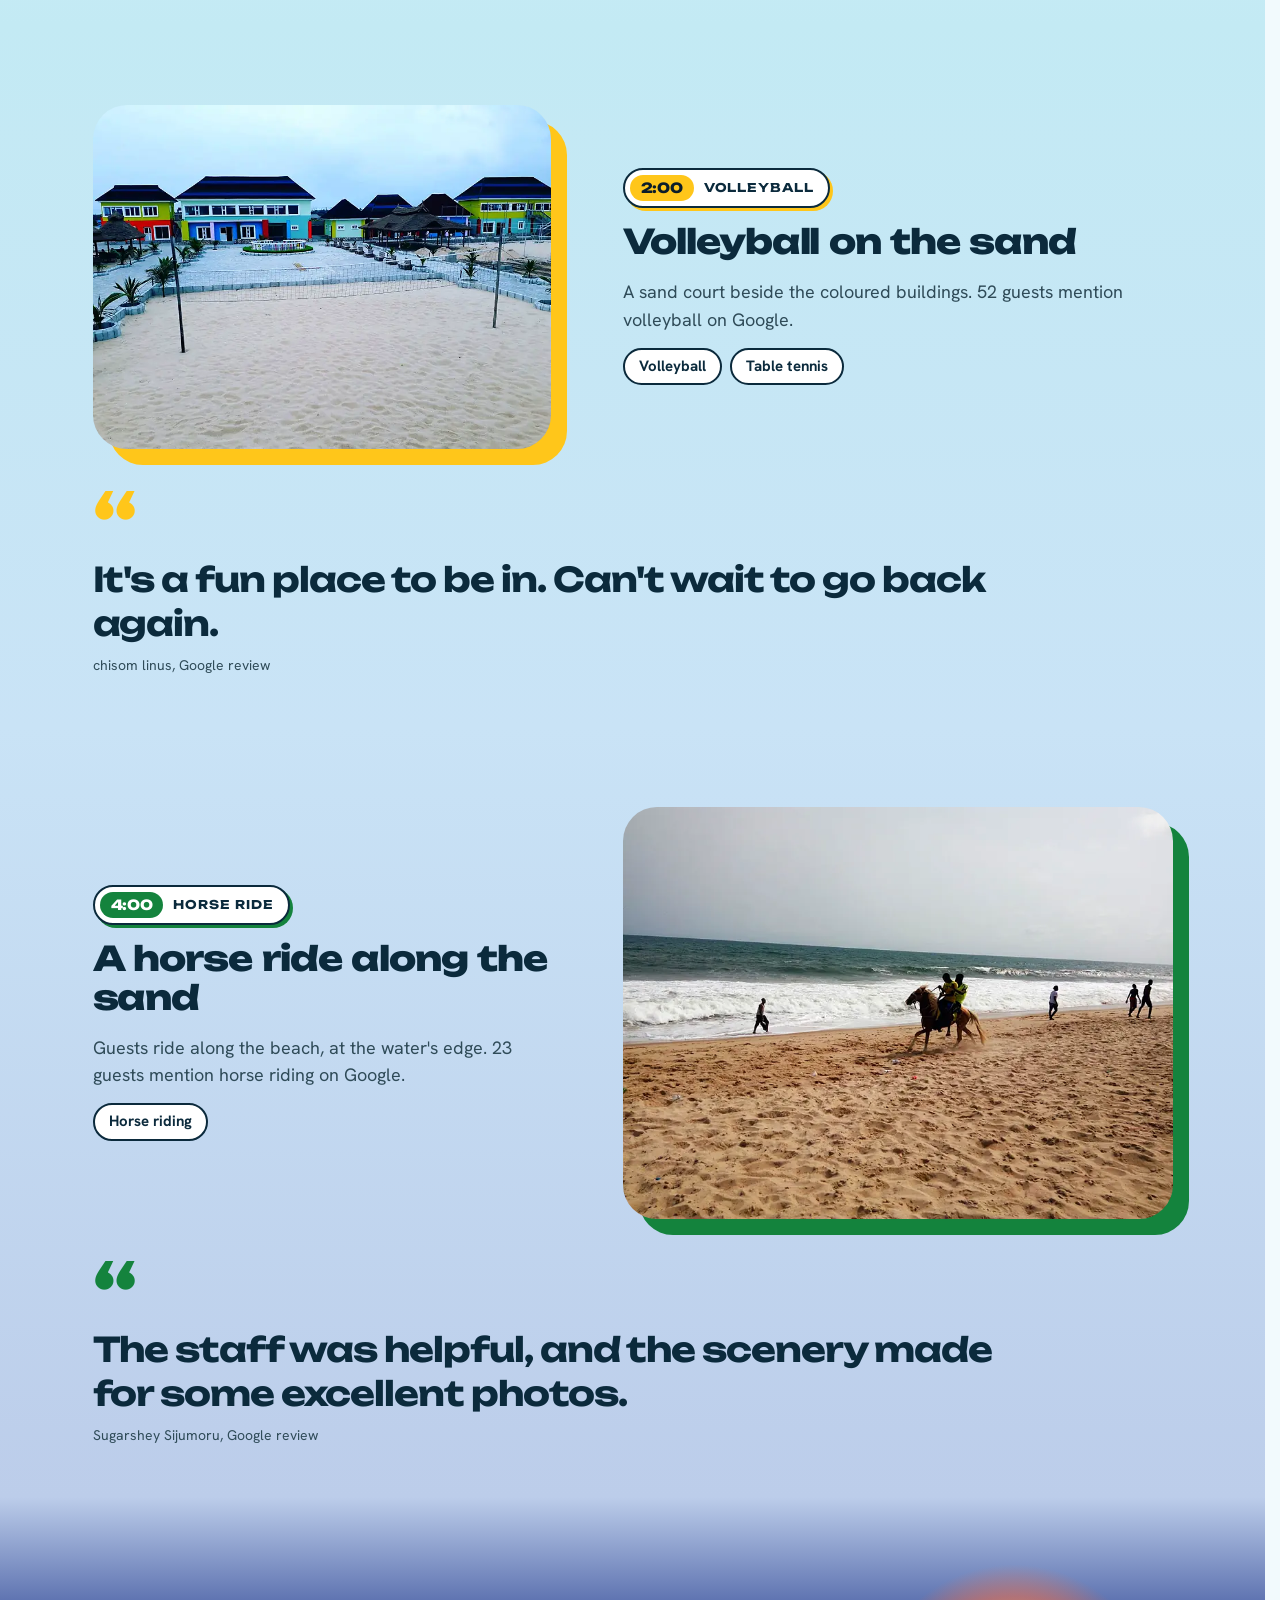
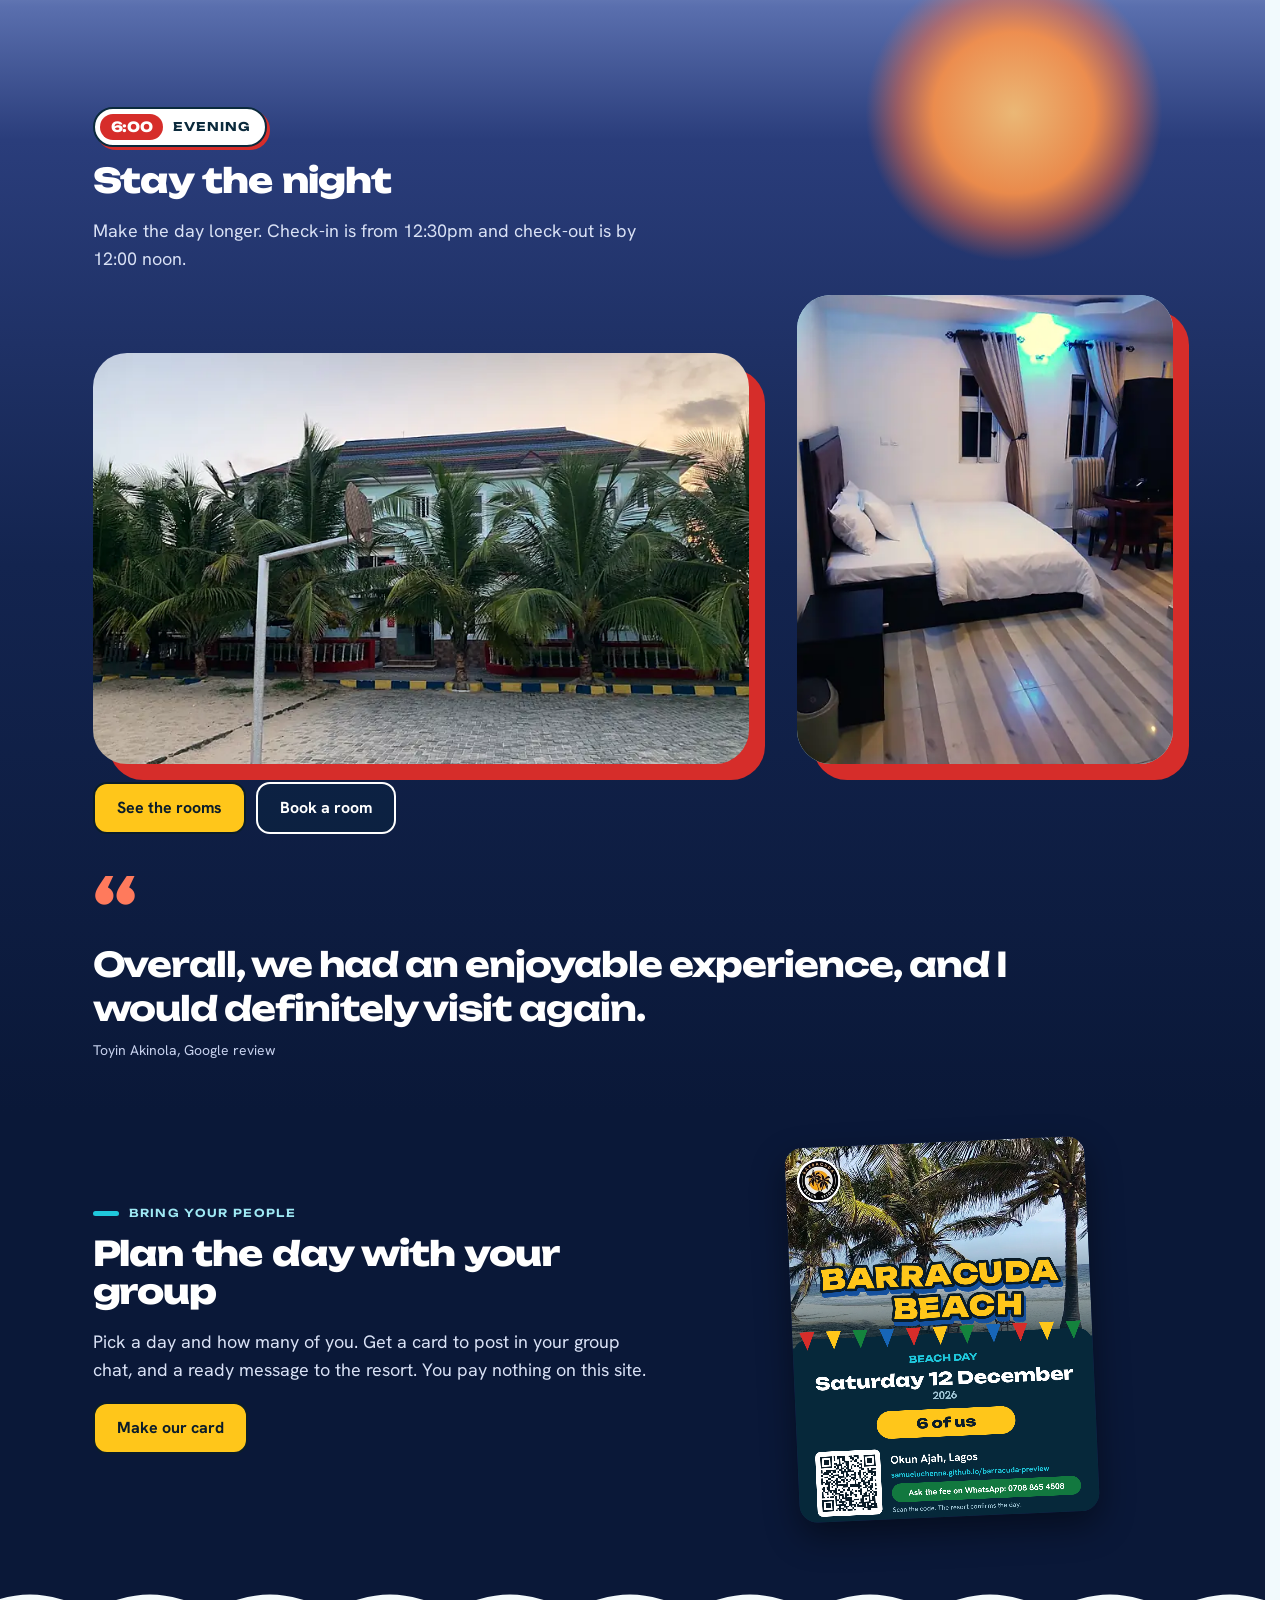
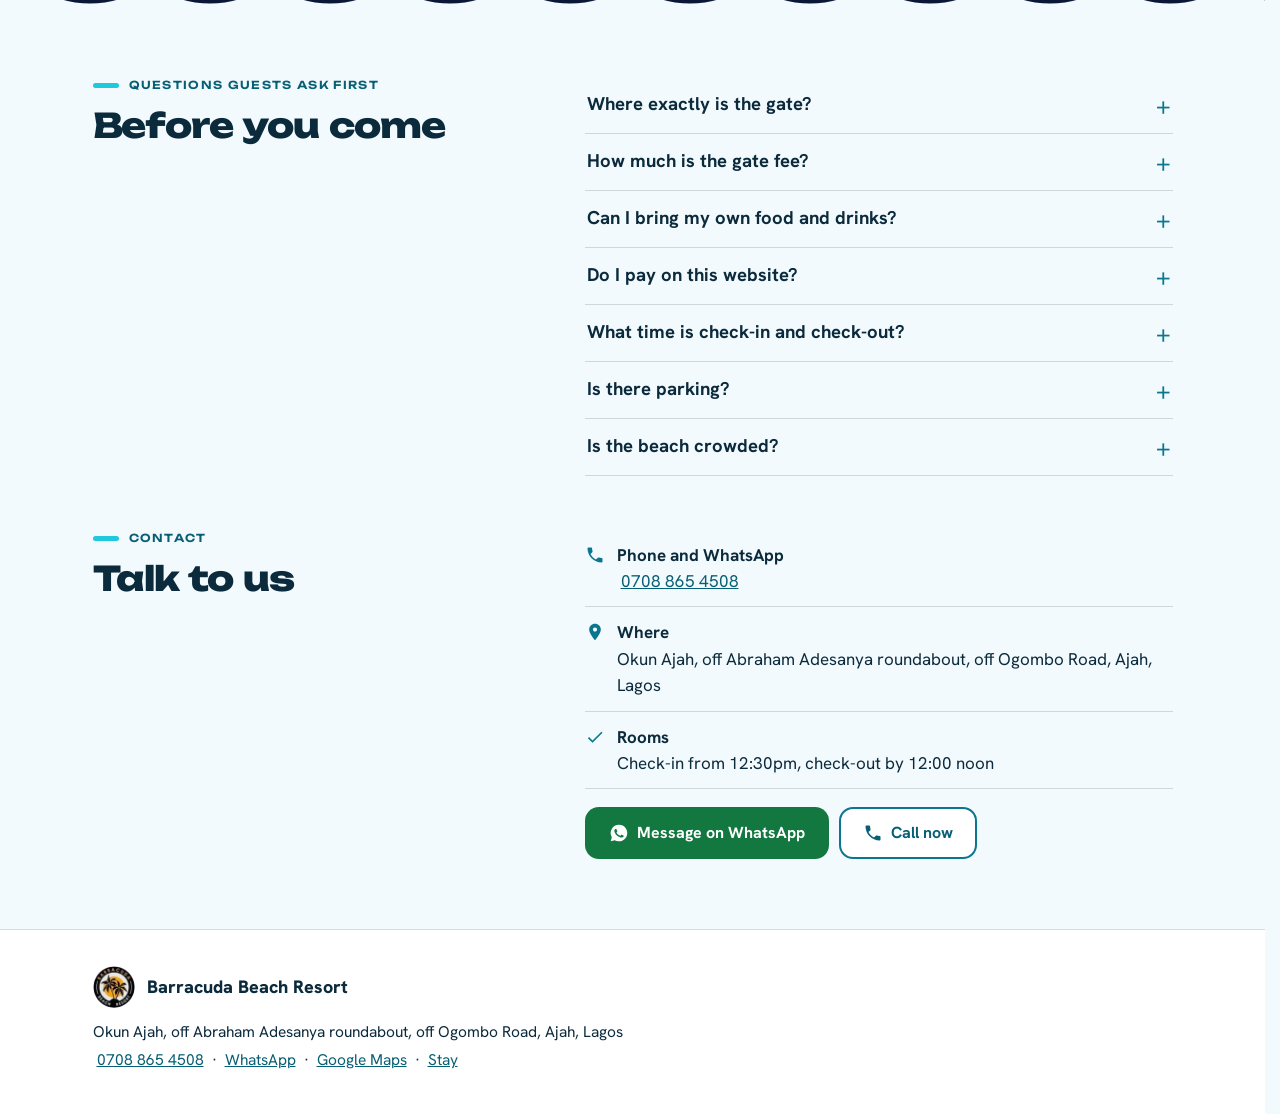
==== commit f1b640dd: "Barracuda preview: back to the v5.1 look the resort was sent on 31 Oct Main page, rooms page, review" ====
--- a/index.html
+++ b/index.html
@@ -23,14 +23,14 @@
 <title>Barracuda Beach Resort | A day at the beach, Okun Ajah, Lagos</title>
 <meta name="description" content="Barracuda Beach Resort in Okun Ajah, Lagos: know you are at the right beach, how to get there, and how to book a day or a room.">
 <meta name="robots" content="noindex, nofollow">
-<meta name="theme-color" content="#ffffff">
+<meta name="theme-color" content="#f2fafd">
 <link rel="icon" type="image/png" href="favicon.png">
+<link rel="preload" href="assets/fonts/unbounded.woff2" as="font" type="font/woff2" crossorigin>
 <link rel="preload" href="assets/fonts/hanken-grotesk.woff2" as="font" type="font/woff2" crossorigin>
-<link rel="preload" href="assets/fonts/unbounded.woff2" as="font" type="font/woff2" crossorigin>
-<link rel="preload" as="image" fetchpriority="high" imagesrcset="assets/img5/hero-640.webp 640w, assets/img5/hero-828.webp 828w, assets/img5/hero-1280.webp 1280w" imagesizes="(min-width:900px) 1024px, 92vw">
-<link rel="stylesheet" href="assets/calm.css?v=1793519778">
+<link rel="preload" as="image" fetchpriority="high" imagesrcset="assets/img5/hero-640.webp 640w, assets/img5/hero-828.webp 828w, assets/img5/hero-1280.webp 1280w" imagesizes="100vw">
+<link rel="stylesheet" href="assets/wall.css?v=1793430948">
 <script>document.documentElement.classList.add('js');try{var s=sessionStorage;if(/[?&]intro=1/.test(location.search)||!s.bbseen&&!location.hash)document.documentElement.classList.add('intro');s.bbseen=1}catch(e){}</script>
-<script src="assets/wall.js?v=1793519778" defer></script>
+<script src="assets/wall.js?v=1793430948" defer></script>
 </head>
 <body>
 <button type="button" class="skip">Skip to main content</button>
@@ -38,19 +38,19 @@
 <script>(function(){var d=document,h=d.documentElement,o=d.getElementById("intro");function end(){if(!h.classList.contains("intro"))return;h.classList.remove("intro");var f=o.contains(d.activeElement);o.remove();if(f){var t=d.querySelector("h1");if(t){t.tabIndex=-1;t.focus({preventScroll:true})}}window.dispatchEvent(new Event("introdone"))}if(!h.classList.contains("intro")){o.remove();return}if(getComputedStyle(o).animationName==="none"){end();return}o.addEventListener("animationend",function(e){if(e.target===o)end()});o.addEventListener("click",end);d.addEventListener("keydown",end);setTimeout(end,4500)})()</script>
 
 <header class="top"><div class="wrap">
-<a class="logo" href="index.html" aria-label="Barracuda Beach Resort, home"><img src="assets/logo-barracuda-88.webp" width="34" height="34" alt=""><span>Barracuda</span></a>
+<a class="logo" href="index.html" aria-label="Barracuda Beach Resort, home"><img src="assets/logo-barracuda-88.webp" width="38" height="38" alt=""><div><span>Barracuda</span><small>BEACH RESORT</small></div></a>
 <nav class="links" aria-label="Main"><a href="index.html" class="on" aria-current="page">Home</a><a href="rooms.html">Stay</a></nav>
-<div class="hr"><a class="hcall" href="tel:07088654508" aria-label="Call 0708 865 4508"><svg viewBox="0 0 24 24" aria-hidden="true"><path d="M6.62 10.79c1.44 2.83 3.76 5.14 6.59 6.59l2.2-2.2c.27-.27.67-.36 1.02-.24 1.12.37 2.33.57 3.57.57.55 0 1 .45 1 1V20c0 .55-.45 1-1 1-9.39 0-17-7.61-17-17 0-.55.45-1 1-1h3.5c.55 0 1 .45 1 1 0 1.25.2 2.45.57 3.57.11.35.03.74-.25 1.02l-2.2 2.2z"/></svg><b>0708 865 4508</b></a><button type="button" class="pill hbook" data-open="book">Book</button></div>
+<div class="hr"><a class="hcall" href="tel:07088654508" aria-label="Call 0708 865 4508"><svg viewBox="0 0 24 24" aria-hidden="true"><path d="M6.62 10.79c1.44 2.83 3.76 5.14 6.59 6.59l2.2-2.2c.27-.27.67-.36 1.02-.24 1.12.37 2.33.57 3.57.57.55 0 1 .45 1 1V20c0 .55-.45 1-1 1-9.39 0-17-7.61-17-17 0-.55.45-1 1-1h3.5c.55 0 1 .45 1 1 0 1.25.2 2.45.57 3.57.11.35.03.74-.25 1.02l-2.2 2.2z"/></svg><b>0708 865 4508</b></a><button type="button" class="btn main hbook" data-open="book">Book</button></div>
 </div></header>
 <main id="main" tabindex="-1">
-<section class="hero"><div class="wrap"><p class="lab">Okun Ajah, Lagos</p><h1 class="wallh"><span class="sr">Barracuda Beach</span><span class="paint" aria-hidden="true"><svg class="cloud" viewBox="0 0 360 150" preserveAspectRatio="none" aria-hidden="true"><path d="M14 70C4 38 52 10 128 16C196 -2 268 6 316 30C352 50 346 100 300 116C244 136 160 134 96 128C42 124 22 100 14 70Z"/><path class="b" d="M60 96C40 70 92 40 170 46C240 36 298 52 318 78C330 100 292 118 240 118C170 126 96 126 60 96Z"/><path class="w" d="M40 40C70 24 120 20 170 24C130 30 80 38 40 40Z"/></svg><span class="ln"><span class="l" style="--i:0;--r:-3deg;--y:0.03em">B</span><span class="l" style="--i:1;--r:2deg;--y:-0.02em">A</span><span class="l" style="--i:2;--r:-1.5deg;--y:0.04em">R</span><span class="l" style="--i:3;--r:3deg;--y:-0.03em">R</span><span class="l" style="--i:4;--r:-2deg;--y:0.02em">A</span><span class="l" style="--i:5;--r:1.5deg;--y:-0.04em">C</span><span class="l" style="--i:6;--r:-2.5deg;--y:0.03em">U</span><span class="l" style="--i:7;--r:2deg;--y:-0.02em">D</span><span class="l" style="--i:8;--r:-1deg;--y:0.04em">A</span></span><span class="ln"><span class="l" style="--i:9;--r:2deg;--y:-0.02em">B</span><span class="l" style="--i:10;--r:-2.5deg;--y:0.03em">E</span><span class="l" style="--i:11;--r:1.5deg;--y:-0.03em">A</span><span class="l" style="--i:12;--r:-1.5deg;--y:0.02em">C</span><span class="l" style="--i:13;--r:3deg;--y:-0.04em">H</span></span></span></h1><p class="sub">Private beach, an outdoor pool, volleyball and horse riding on the Okun Ajah coast.</p><div class="acts"><button type="button" class="pill" data-open="book">Book a day</button><button type="button" class="pill o" data-open="route">Directions</button></div><div class="frame"><img src="assets/img5/hero-828.webp" srcset="assets/img5/hero-640.webp 640w, assets/img5/hero-828.webp 828w, assets/img5/hero-1280.webp 1280w" sizes="(min-width:900px) 1024px, 92vw" width="1280" height="501" alt="Palm trees on the beach with waves rolling in and a wooden bench on the sand" fetchpriority="high"></div></div></section><section class="tile alt"><div class="wrap"><p class="lab">The place</p><h2>At a glance.</h2><dl class="spec"><div><dt>Beach</dt><dd>Private</dd></div><div><dt>Pool</dt><dd>Outdoor</dd></div><div><dt>Courts</dt><dd>Volleyball</dd></div><div><dt>Horse riding</dt><dd>On the beach</dd></div><div><dt>Check-in</dt><dd>12:30pm</dd></div><div><dt>Check-out</dt><dd>12:00 noon</dd></div></dl></div></section><div class="day"><div class="stopbar" aria-hidden="true"><i data-s="arrive">10:00</i><i data-s="pool">12:00</i><i data-s="volley">2:00</i><i data-s="horse">4:00</i><i data-s="dusk">6:00</i></div><section class="tile  stop" data-stop="arrive"><div class="wrap"><p class="clock"><b>10:00</b>Arrive</p><h2>You are at the right beach.</h2><p class="sub">Google Maps can send you to another beach on this road. Look for these three things.</p><div class="looks" role="list" tabindex="0" aria-label="Does it look like this? Swipe sideways"><figure class="look" role="listitem"><div><img src="assets/img5/flags-800.webp" srcset="assets/img5/flags-480.webp 480w, assets/img5/flags-800.webp 800w, assets/img5/flags-1080.webp 1080w" sizes="(min-width:900px) 330px, 74vw" width="1080" height="809" alt="A path lined with flags and palm trees leading to the painted beach bar" loading="lazy" decoding="async"></div><figcaption><i>1</i>The way in, lined with flags</figcaption></figure><figure class="look" role="listitem"><div><img src="assets/img5/sign-800.webp" srcset="assets/img5/sign-480.webp 480w, assets/img5/sign-800.webp 800w, assets/img5/sign-1200.webp 1200w" sizes="(min-width:900px) 330px, 74vw" width="1200" height="675" alt="The painted BARRACUDA BEACH sign on the beach bar" loading="lazy" decoding="async" style="object-position:30% 50%"></div><figcaption><i>2</i>The painted BARRACUDA BEACH sign</figcaption></figure><figure class="look" role="listitem"><div><img src="assets/img5/wall-800.webp" srcset="assets/img5/wall-480.webp 480w, assets/img5/wall-800.webp 800w, assets/img5/wall-1200.webp 1200w" sizes="(min-width:900px) 330px, 74vw" width="1200" height="900" alt="The painted wall of the beach bar, seen from the sand" loading="lazy" decoding="async" style="object-position:50% 40%"></div><figcaption><i>3</i>The wall, seen from the sand</figcaption></figure></div></div></section><section class="tile alt stop" data-stop="steps"><div class="wrap"><h2>Three steps from the main road.</h2><div class="steps"><ol class="route"><li><span class="dot">1</span><div><h3>The main road</h3><p>Get to the <b>Abraham Adesanya</b> roundabout on the Lekki-Epe Expressway, in Ajah. By bus, ask for the Abraham Adesanya bus stop and get down there.</p></div></li><li><span class="dot">2</span><div><h3>Turn onto Ogombo Road</h3><p>Go through Ogombo Road toward Okun Ajah. From Abraham Adesanya it is about 7 km, around 25 minutes by car when the road is quiet.</p><div class="say"><q class="sayText">Barracuda Beach, Okun Ajah, through Ogombo Road</q><button class="btn line copySay" type="button">Copy</button></div><p class="tip">Go slowly on the last stretch: guests say it can be rough after rain.</p></div></li><li><span class="dot">3</span><div><h3>Look for the painted wall</h3><p>The way in is lined with flags and leads to the painted BARRACUDA BEACH wall.</p></div></li></ol><div class="mapnote"><b>If Google Maps stops you at another beach.</b> A beach with another name is not Barracuda. Send us your location and we will guide you, or call <a href="tel:07088654508">0708 865 4508</a>.</div><div class="acts"><button type="button" class="btn wa" data-loc><svg viewBox="0 0 24 24" aria-hidden="true"><path d="M12 2a10 10 0 0 0-8.6 15.1L2 22l5-1.3A10 10 0 1 0 12 2zm5.2 14.2c-.2.6-1.2 1.2-1.7 1.2-.5.1-1 .2-3.3-.7-2.8-1.2-4.6-4-4.7-4.2-.1-.2-1.1-1.5-1.1-2.8 0-1.3.7-2 .9-2.2.2-.3.5-.3.7-.3h.5c.2 0 .4 0 .6.5l.8 2c.1.2.1.4 0 .5l-.3.5-.4.4c-.1.1-.3.3-.1.6.2.3.8 1.3 1.7 2.1 1.2 1 2.1 1.3 2.4 1.5.3.1.5.1.6-.1l.9-1.1c.2-.3.4-.2.6-.1l1.9.9c.3.1.5.2.5.3.1.2.1.6-.1 1.2z"/></svg> Send my location on WhatsApp</button><a class="btn line" href="https://www.google.com/maps/search/?api=1&query=Barracuda+Beach+Resort+Okun+Ajah+Lagos"><svg viewBox="0 0 24 24" aria-hidden="true"><path d="M12 2C8.13 2 5 5.13 5 9c0 5.25 7 13 7 13s7-7.75 7-13c0-3.87-3.13-7-7-7zm0 9.5c-1.38 0-2.5-1.12-2.5-2.5s1.12-2.5 2.5-2.5 2.5 1.12 2.5 2.5-1.12 2.5-2.5 2.5z"/></svg> Open Google Maps</a></div><p class="locnote">Your phone asks first. Your location goes only into the WhatsApp message, and you choose whether to send it.</p></div></div></section><section class="tile split stop" data-stop="pool"><div class="wrap"><div class="t"><p class="clock"><b>12:00</b>Pool</p><h2>Cool off.</h2><p class="sub">An outdoor pool, with palm trees and thatched huts around it.</p></div><div class="frame"><img src="assets/img5/pool-800.webp" srcset="assets/img5/pool-480.webp 480w, assets/img5/pool-800.webp 800w, assets/img5/pool-1200.webp 1200w" sizes="(min-width:900px) 560px, 92vw" width="1200" height="900" alt="The outdoor pool with a gold rail, palm trees and thatched huts" loading="lazy" decoding="async"></div></div></section><section class="tile alt split rev stop" data-stop="volley"><div class="wrap"><div class="t"><p class="clock"><b>2:00</b>Volleyball</p><h2>Game on the sand.</h2><p class="sub">A sand court beside the coloured buildings. 52 guests mention volleyball on Google.</p></div><div class="frame"><img src="assets/img5/courts-800.webp" srcset="assets/img5/courts-480.webp 480w, assets/img5/courts-800.webp 800w, assets/img5/courts-1032.webp 1032w" sizes="(min-width:900px) 560px, 92vw" width="1032" height="774" alt="A sand volleyball court with the coloured buildings behind" loading="lazy" decoding="async"></div></div></section><section class="tile split stop" data-stop="horse"><div class="wrap"><div class="t"><p class="clock"><b>4:00</b>Horse ride</p><h2>Ride the shoreline.</h2><p class="sub">Guests ride along the beach, at the water's edge. 23 guests mention horse riding on Google.</p></div><div class="frame"><img src="assets/img5/horse-800.webp" srcset="assets/img5/horse-480.webp 480w, assets/img5/horse-800.webp 800w, assets/img5/horse-1200.webp 1200w" sizes="(min-width:900px) 560px, 92vw" width="1200" height="900" alt="Two people riding a horse along the beach at the water edge" loading="lazy" decoding="async"></div></div></section><section class="tile dark split rev stop" data-stop="dusk"><div class="wrap"><div class="t"><p class="clock"><b>6:00</b>Evening</p><h2>Stay the night.</h2><p class="sub">Make the day longer. Check-in is from 12:30pm and check-out is by 12:00 noon.</p><div class="acts"><a class="pill" href="rooms.html">See the rooms</a><button type="button" class="pill o" data-open="book" data-lane="room">Book a room</button></div></div><div class="frame crop narrow"><img src="assets/img5/room-800.webp" srcset="assets/img5/room-480.webp 480w, assets/img5/room-800.webp 800w, assets/img5/room-1200.webp 1200w" sizes="(min-width:900px) 440px, 92vw" width="1200" height="1600" alt="A bedroom with a made bed, pillows, curtains and a window" loading="lazy" decoding="async" style="object-position:50% 70%"></div><blockquote class="quote small"><p>&ldquo;Overall, we had an enjoyable experience, and I would definitely visit again.&rdquo;</p><footer>Toyin Akinola, Google review</footer></blockquote></div></section></div><section class="tile alt"><div class="wrap"><p class="lab">On Google</p><p class="big">6,140</p><p class="proofl">guests have reviewed Barracuda on Google.</p><p class="stars">4.2 on Google</p><blockquote class="quote"><p>&ldquo;The place is really beautiful, with amazing sea views and a very relaxing atmosphere.&rdquo;</p><footer>Amarachi Abani, Google review</footer></blockquote></div></section><section class="tile alt"><div class="wrap"><p class="lab">Three ways to come</p><h2>Pick how you come.</h2><div class="cards"><div class="card"><h3>Day visit</h3><p>Beach, pool, volleyball and horse riding. We reply on WhatsApp with the fee for your day.</p><div class="acts"><button type="button" class="pill" data-open="book" data-lane="day">Book a day</button></div></div><div class="card"><h3>Stay the night</h3><p>Check-in from 12:30pm, check-out by 12:00 noon. See the rooms in the resort&rsquo;s own videos.</p><div class="acts"><button type="button" class="pill" data-open="book" data-lane="room">Book a room</button><a class="lnk" href="rooms.html">See the rooms</a></div></div><div class="card"><h3>Group or event</h3><p>Tell us the date and how many of you. We reply on WhatsApp.</p><div class="acts"><button type="button" class="pill" data-open="book" data-lane="event">Ask about a group</button></div></div></div></div></section><section class="tile s-night split"><div class="wrap"><div class="t"><p class="lab">Bring your people</p><h2>Plan it with your group.</h2><p class="sub">Pick a day and how many of you. Get a card to post in your group chat, and a ready message to the resort. You pay nothing on this site.</p><div class="acts"><button type="button" class="pill" data-open="share">Make our card</button></div></div><canvas class="cardprev" width="1080" height="1350" role="img" aria-label="An example beach day card with the painted Barracuda Beach name, a date, the group size and a QR code"></canvas></div></section><section class="qsec alt tile" style="text-align:left"><div class="wrap qgrid"><div><p class="lab">Questions guests ask first</p><h2>Before you come.</h2></div><div class="faq"><details><summary>Where exactly is the gate?</summary><p>Follow the three steps in the day above: the Abraham Adesanya roundabout, Ogombo Road, then the painted wall. If Google Maps stops you at a beach with another name, you are not at Barracuda. Send us your location and we will guide you.</p></details><details><summary>How much is the gate fee?</summary><p>Message us on WhatsApp and we reply with the fee for your day. </p></details><details><summary>Can I bring my own food and drinks?</summary><p>Ask us when you message, and we tell you the rule. </p></details><details><summary>Do I pay on this website?</summary><p>No. You send a request, we reply on WhatsApp and confirm the day. How you pay is agreed with the resort.</p></details><details><summary>What time is check-in and check-out?</summary><p>Check-in is from 12:30pm and check-out is by 12:00 noon.</p></details><details><summary>Is there parking?</summary><p>Free parking is listed on the resort's Google page.</p></details><details><summary>Is the beach crowded?</summary><p>45 guests on Google say it is not crowded. Busy days can differ, so ask when you send your request.</p></details></div></div><div class="wrap qgrid" style="padding-top:56px"><div><p class="lab">Contact</p><h2>Talk to us.</h2></div><div class="contact"><div class="row"><svg viewBox="0 0 24 24" aria-hidden="true"><path d="M6.62 10.79c1.44 2.83 3.76 5.14 6.59 6.59l2.2-2.2c.27-.27.67-.36 1.02-.24 1.12.37 2.33.57 3.57.57.55 0 1 .45 1 1V20c0 .55-.45 1-1 1-9.39 0-17-7.61-17-17 0-.55.45-1 1-1h3.5c.55 0 1 .45 1 1 0 1.25.2 2.45.57 3.57.11.35.03.74-.25 1.02l-2.2 2.2z"/></svg><div><b>Phone and WhatsApp</b><br><a href="tel:07088654508">0708 865 4508</a></div></div><div class="row"><svg viewBox="0 0 24 24" aria-hidden="true"><path d="M12 2C8.13 2 5 5.13 5 9c0 5.25 7 13 7 13s7-7.75 7-13c0-3.87-3.13-7-7-7zm0 9.5c-1.38 0-2.5-1.12-2.5-2.5s1.12-2.5 2.5-2.5 2.5 1.12 2.5 2.5-1.12 2.5-2.5 2.5z"/></svg><div><b>Where</b><br>Okun Ajah, off Abraham Adesanya roundabout, off Ogombo Road, Ajah, Lagos</div></div><div class="row"><svg viewBox="0 0 24 24" aria-hidden="true"><path d="M9 16.17 4.83 12l-1.42 1.41L9 19 21 7l-1.41-1.41z"/></svg><div><b>Rooms</b><br>Check-in from 12:30pm, check-out by 12:00 noon</div></div><div class="acts"><a class="btn wa" href="https://wa.me/2347088654508?text=Hello%20Barracuda%20Beach%20Resort.%20I%20have%20a%20question."><svg viewBox="0 0 24 24" aria-hidden="true"><path d="M12 2a10 10 0 0 0-8.6 15.1L2 22l5-1.3A10 10 0 1 0 12 2zm5.2 14.2c-.2.6-1.2 1.2-1.7 1.2-.5.1-1 .2-3.3-.7-2.8-1.2-4.6-4-4.7-4.2-.1-.2-1.1-1.5-1.1-2.8 0-1.3.7-2 .9-2.2.2-.3.5-.3.7-.3h.5c.2 0 .4 0 .6.5l.8 2c.1.2.1.4 0 .5l-.3.5-.4.4c-.1.1-.3.3-.1.6.2.3.8 1.3 1.7 2.1 1.2 1 2.1 1.3 2.4 1.5.3.1.5.1.6-.1l.9-1.1c.2-.3.4-.2.6-.1l1.9.9c.3.1.5.2.5.3.1.2.1.6-.1 1.2z"/></svg> Message on WhatsApp</a><a class="btn line" href="tel:07088654508"><svg viewBox="0 0 24 24" aria-hidden="true"><path d="M6.62 10.79c1.44 2.83 3.76 5.14 6.59 6.59l2.2-2.2c.27-.27.67-.36 1.02-.24 1.12.37 2.33.57 3.57.57.55 0 1 .45 1 1V20c0 .55-.45 1-1 1-9.39 0-17-7.61-17-17 0-.55.45-1 1-1h3.5c.55 0 1 .45 1 1 0 1.25.2 2.45.57 3.57.11.35.03.74-.25 1.02l-2.2 2.2z"/></svg> Call now</a></div></div></div></section>
+<nav class="rail" aria-hidden="true"><i data-s="arrive">10:00</i><i data-s="pool">12:00</i><i data-s="volley">2:00</i><i data-s="horse">4:00</i><i data-s="dusk">6:00</i></nav><section class="hero"><div class="ph"><img src="assets/img5/hero-828.webp" srcset="assets/img5/hero-640.webp 640w, assets/img5/hero-828.webp 828w, assets/img5/hero-1280.webp 1280w" sizes="100vw" width="1280" height="720" alt="Palm trees on the beach with waves rolling in and a wooden bench on the sand" fetchpriority="high"></div><div class="hero-in wrap"><p class="kick">Okun Ajah, Lagos</p><h1 class="wallh"><span class="sr">Barracuda Beach</span><span class="paint" aria-hidden="true"><svg class="cloud" viewBox="0 0 360 150" preserveAspectRatio="none" aria-hidden="true"><path d="M14 70C4 38 52 10 128 16C196 -2 268 6 316 30C352 50 346 100 300 116C244 136 160 134 96 128C42 124 22 100 14 70Z"/><path class="b" d="M60 96C40 70 92 40 170 46C240 36 298 52 318 78C330 100 292 118 240 118C170 126 96 126 60 96Z"/><path class="w" d="M40 40C70 24 120 20 170 24C130 30 80 38 40 40Z"/></svg><span class="ln"><span class="l" style="--i:0;--r:-3deg;--y:0.03em">B</span><span class="l" style="--i:1;--r:2deg;--y:-0.02em">A</span><span class="l" style="--i:2;--r:-1.5deg;--y:0.04em">R</span><span class="l" style="--i:3;--r:3deg;--y:-0.03em">R</span><span class="l" style="--i:4;--r:-2deg;--y:0.02em">A</span><span class="l" style="--i:5;--r:1.5deg;--y:-0.04em">C</span><span class="l" style="--i:6;--r:-2.5deg;--y:0.03em">U</span><span class="l" style="--i:7;--r:2deg;--y:-0.02em">D</span><span class="l" style="--i:8;--r:-1deg;--y:0.04em">A</span></span><span class="ln"><span class="l" style="--i:9;--r:2deg;--y:-0.02em">B</span><span class="l" style="--i:10;--r:-2.5deg;--y:0.03em">E</span><span class="l" style="--i:11;--r:1.5deg;--y:-0.03em">A</span><span class="l" style="--i:12;--r:-1.5deg;--y:0.02em">C</span><span class="l" style="--i:13;--r:3deg;--y:-0.04em">H</span></span></span></h1><p class="sub">Private beach, an outdoor pool, volleyball and horse riding on the Okun Ajah coast.</p><div class="acts"><button type="button" class="btn yel" data-open="book"><svg viewBox="0 0 24 24" aria-hidden="true"><path d="M19 3h-1V1h-2v2H8V1H6v2H5a2 2 0 0 0-2 2v14a2 2 0 0 0 2 2h14a2 2 0 0 0 2-2V5a2 2 0 0 0-2-2zm0 16H5V9h14v10z"/></svg> Book a day</button><button type="button" class="btn ghost" data-open="route"><svg viewBox="0 0 24 24" aria-hidden="true"><path d="M12 2C8.13 2 5 5.13 5 9c0 5.25 7 13 7 13s7-7.75 7-13c0-3.87-3.13-7-7-7zm0 9.5c-1.38 0-2.5-1.12-2.5-2.5s1.12-2.5 2.5-2.5 2.5 1.12 2.5 2.5-1.12 2.5-2.5 2.5z"/></svg> Directions</button></div></div></section><div class="proof"><div class="proofw"><b>6,140</b><span>guests have reviewed Barracuda on Google</span><em><svg viewBox="0 0 24 24" aria-hidden="true"><path d="M12 17.27 18.18 21l-1.64-7.03L22 9.24l-7.19-.61L12 2 9.19 8.63 2 9.24l5.46 4.73L5.82 21z"/></svg>4.2 on Google</em></div></div><div class="bunting" aria-hidden="true"></div><section class="day-head"><div class="wrap"><p class="eyebrow">A day at Barracuda</p><h2>Here is how a day can go</h2><p class="lead">Five stops, from the road in to the evening. Take what you like.</p></div></section><section class="stop s-arrive" data-stop="arrive"><div class="wrap"><div class="clock"><b>10:00</b><span>Arrive</span></div><h2>You are at the right beach</h2><p class="lead">Google Maps can send you to another beach on this road. Look for these three things. If you see them, you are at Barracuda.</p><div class="looks" role="list" tabindex="0" aria-label="Does it look like this? Swipe sideways"><figure class="look" role="listitem"><div><img src="assets/img5/flags-800.webp" srcset="assets/img5/flags-480.webp 480w, assets/img5/flags-800.webp 800w, assets/img5/flags-1080.webp 1080w" sizes="(min-width:900px) 360px, 74vw" width="1080" height="809" alt="A path lined with flags and palm trees leading to the painted beach bar" loading="lazy" decoding="async"></div><figcaption><i>1</i>The way in, lined with flags</figcaption></figure><figure class="look" role="listitem"><div><img src="assets/img5/sign-800.webp" srcset="assets/img5/sign-480.webp 480w, assets/img5/sign-800.webp 800w, assets/img5/sign-1200.webp 1200w" sizes="(min-width:900px) 360px, 74vw" width="1200" height="675" alt="The painted BARRACUDA BEACH sign on the beach bar" loading="lazy" decoding="async" style="object-position:30% 50%"></div><figcaption><i>2</i>The painted BARRACUDA BEACH sign</figcaption></figure><figure class="look" role="listitem"><div><img src="assets/img5/wall-800.webp" srcset="assets/img5/wall-480.webp 480w, assets/img5/wall-800.webp 800w, assets/img5/wall-1200.webp 1200w" sizes="(min-width:900px) 360px, 74vw" width="1200" height="900" alt="The painted wall of the beach bar, seen from the sand" loading="lazy" decoding="async" style="object-position:50% 40%"></div><figcaption><i>3</i>The wall, seen from the sand</figcaption></figure></div><div class="arrive-grid"><div class="ah"><h3>Three steps from the main road</h3></div><ol class="route"><li><span class="dot">1</span><div><h3>The main road</h3><p>Get to the <b>Abraham Adesanya</b> roundabout on the Lekki-Epe Expressway, in Ajah. By bus, ask for the Abraham Adesanya bus stop and get down there.</p></div></li><li><span class="dot">2</span><div><h3>Turn onto Ogombo Road</h3><p>Go through Ogombo Road toward Okun Ajah. From Abraham Adesanya it is about 7 km, around 25 minutes by car when the road is quiet.</p><div class="say"><q class="sayText">Barracuda Beach, Okun Ajah, through Ogombo Road</q><button class="btn line copySay" type="button">Copy</button></div><p class="tip">Go slowly on the last stretch: guests say it can be rough after rain.</p></div></li><li><span class="dot">3</span><div><h3>Look for the painted wall</h3><p>The way in is lined with flags and leads to the painted BARRACUDA BEACH wall.</p></div></li></ol><div class="am"><div class="mapnote"><b>If Google Maps stops you at another beach.</b> A beach with another name is not Barracuda. Send us your location and we will guide you, or call <a href="tel:07088654508">0708 865 4508</a>.</div><div class="acts"><button type="button" class="btn wa" data-loc><svg viewBox="0 0 24 24" aria-hidden="true"><path d="M12 2a10 10 0 0 0-8.6 15.1L2 22l5-1.3A10 10 0 1 0 12 2zm5.2 14.2c-.2.6-1.2 1.2-1.7 1.2-.5.1-1 .2-3.3-.7-2.8-1.2-4.6-4-4.7-4.2-.1-.2-1.1-1.5-1.1-2.8 0-1.3.7-2 .9-2.2.2-.3.5-.3.7-.3h.5c.2 0 .4 0 .6.5l.8 2c.1.2.1.4 0 .5l-.3.5-.4.4c-.1.1-.3.3-.1.6.2.3.8 1.3 1.7 2.1 1.2 1 2.1 1.3 2.4 1.5.3.1.5.1.6-.1l.9-1.1c.2-.3.4-.2.6-.1l1.9.9c.3.1.5.2.5.3.1.2.1.6-.1 1.2z"/></svg> Send my location on WhatsApp</button><a class="btn line" href="https://www.google.com/maps/search/?api=1&query=Barracuda+Beach+Resort+Okun+Ajah+Lagos"><svg viewBox="0 0 24 24" aria-hidden="true"><path d="M12 2C8.13 2 5 5.13 5 9c0 5.25 7 13 7 13s7-7.75 7-13c0-3.87-3.13-7-7-7zm0 9.5c-1.38 0-2.5-1.12-2.5-2.5s1.12-2.5 2.5-2.5 2.5 1.12 2.5 2.5-1.12 2.5-2.5 2.5z"/></svg> Open Google Maps</a></div><p class="locnote">Your phone asks first. Your location goes only into the WhatsApp message, and you choose whether to send it.</p></div></div><blockquote class="pull"><p>The place is really beautiful, with amazing sea views and a very relaxing atmosphere.</p><footer>Amarachi Abani, Google review</footer></blockquote></div></section><section class="stop s-pool" data-stop="pool"><div class="wrap"><div class="stop-grid"><div><div class="clock"><b>12:00</b><span>Pool</span></div><h2>Cool off at the pool</h2><p class="lead">An outdoor pool, with palm trees and thatched huts around it.</p><ul class="tags"><li>Outdoor pool</li></ul></div><figure class="pic"><img src="assets/img5/pool-800.webp" srcset="assets/img5/pool-480.webp 480w, assets/img5/pool-800.webp 800w, assets/img5/pool-1200.webp 1200w" sizes="(min-width:900px) 560px, 92vw" width="1200" height="900" alt="The outdoor pool with a gold rail, palm trees and thatched huts" loading="lazy" decoding="async"></figure></div><blockquote class="pull"><p>Great vibes and even better memories.</p><footer>Sugarshey Sijumoru, Google review</footer></blockquote></div></section><section class="stop s-volley" data-stop="volley"><div class="wrap"><div class="stop-grid rev"><div><div class="clock"><b>2:00</b><span>Volleyball</span></div><h2>Volleyball on the sand</h2><p class="lead">A sand court beside the coloured buildings. 52 guests mention volleyball on Google.</p><ul class="tags"><li>Volleyball</li><li>Table tennis</li></ul></div><figure class="pic"><img src="assets/img5/courts-800.webp" srcset="assets/img5/courts-480.webp 480w, assets/img5/courts-800.webp 800w, assets/img5/courts-1032.webp 1032w" sizes="(min-width:900px) 560px, 92vw" width="1032" height="774" alt="A sand volleyball court with the coloured buildings behind" loading="lazy" decoding="async"></figure></div><blockquote class="pull"><p>It's a fun place to be in. Can't wait to go back again.</p><footer>chisom linus, Google review</footer></blockquote></div></section><section class="stop s-horse" data-stop="horse"><div class="wrap"><div class="stop-grid"><div><div class="clock"><b>4:00</b><span>Horse ride</span></div><h2>A horse ride along the sand</h2><p class="lead">Guests ride along the beach, at the water's edge. 23 guests mention horse riding on Google.</p><ul class="tags"><li>Horse riding</li></ul></div><figure class="pic"><img src="assets/img5/horse-800.webp" srcset="assets/img5/horse-480.webp 480w, assets/img5/horse-800.webp 800w, assets/img5/horse-1200.webp 1200w" sizes="(min-width:900px) 560px, 92vw" width="1200" height="900" alt="Two people riding a horse along the beach at the water edge" loading="lazy" decoding="async"></figure></div><blockquote class="pull"><p>The staff was helpful, and the scenery made for some excellent photos.</p><footer>Sugarshey Sijumoru, Google review</footer></blockquote></div></section><section class="stop s-dusk" data-stop="dusk"><div class="sun" aria-hidden="true"></div><div class="wrap"><div class="clock"><b>6:00</b><span>Evening</span></div><h2>Stay the night</h2><p class="lead">Make the day longer. Check-in is from 12:30pm and check-out is by 12:00 noon.</p><div class="duo"><figure class="pic wide"><img src="assets/img5/dusk-800.webp" srcset="assets/img5/dusk-480.webp 480w, assets/img5/dusk-800.webp 800w, assets/img5/dusk-1200.webp 1200w" sizes="(min-width:900px) 560px, 92vw" width="1200" height="900" alt="The resort building in the evening light, behind palm trees" loading="lazy" decoding="async"></figure><figure class="pic"><img src="assets/img5/room-800.webp" srcset="assets/img5/room-480.webp 480w, assets/img5/room-800.webp 800w, assets/img5/room-1200.webp 1200w" sizes="(min-width:900px) 360px, 92vw" width="1200" height="1600" alt="A bedroom with a made bed, pillows, curtains and a window" loading="lazy" decoding="async" style="object-position:50% 70%" class="roomcrop"></figure></div><div class="acts"><a class="btn yel" href="rooms.html">See the rooms</a><button type="button" class="btn ghost" data-open="book" data-lane="room">Book a room</button></div><blockquote class="pull"><p>Overall, we had an enjoyable experience, and I would definitely visit again.</p><footer>Toyin Akinola, Google review</footer></blockquote></div></section><section class="s-night"><div class="wrap share-grid"><div><p class="eyebrow">Bring your people</p><h2>Plan the day with your group</h2><p class="lead">Pick a day and how many of you. Get a card to post in your group chat, and a ready message to the resort. You pay nothing on this site.</p><div class="acts"><button type="button" class="btn yel" data-open="share">Make our card</button></div></div><canvas class="cardprev" width="1080" height="1350" role="img" aria-label="An example beach day card with the painted Barracuda Beach name, a date and the group size"></canvas></div></section><section class="qsec"><div class="wrap qgrid"><div><p class="eyebrow">Questions guests ask first</p><h2>Before you come</h2></div><div class="faq"><details><summary>Where exactly is the gate?</summary><p>Follow the three steps in the day above: the Abraham Adesanya roundabout, Ogombo Road, then the painted wall. If Google Maps stops you at a beach with another name, you are not at Barracuda. Send us your location and we will guide you.</p></details><details><summary>How much is the gate fee?</summary><p>Message us on WhatsApp and we reply with the fee for your day. </p></details><details><summary>Can I bring my own food and drinks?</summary><p>Ask us when you message, and we tell you the rule. </p></details><details><summary>Do I pay on this website?</summary><p>No. You send a request, we reply on WhatsApp and confirm the day. How you pay is agreed with the resort.</p></details><details><summary>What time is check-in and check-out?</summary><p>Check-in is from 12:30pm and check-out is by 12:00 noon.</p></details><details><summary>Is there parking?</summary><p>Free parking is listed on the resort's Google page.</p></details><details><summary>Is the beach crowded?</summary><p>45 guests on Google say it is not crowded. Busy days can differ, so ask when you send your request.</p></details></div></div><div class="wrap qgrid" style="padding-top:54px"><div><p class="eyebrow">Contact</p><h2>Talk to us</h2></div><div class="contact"><div class="row"><svg viewBox="0 0 24 24" aria-hidden="true"><path d="M6.62 10.79c1.44 2.83 3.76 5.14 6.59 6.59l2.2-2.2c.27-.27.67-.36 1.02-.24 1.12.37 2.33.57 3.57.57.55 0 1 .45 1 1V20c0 .55-.45 1-1 1-9.39 0-17-7.61-17-17 0-.55.45-1 1-1h3.5c.55 0 1 .45 1 1 0 1.25.2 2.45.57 3.57.11.35.03.74-.25 1.02l-2.2 2.2z"/></svg><div><b>Phone and WhatsApp</b><br><a href="tel:07088654508">0708 865 4508</a></div></div><div class="row"><svg viewBox="0 0 24 24" aria-hidden="true"><path d="M12 2C8.13 2 5 5.13 5 9c0 5.25 7 13 7 13s7-7.75 7-13c0-3.87-3.13-7-7-7zm0 9.5c-1.38 0-2.5-1.12-2.5-2.5s1.12-2.5 2.5-2.5 2.5 1.12 2.5 2.5-1.12 2.5-2.5 2.5z"/></svg><div><b>Where</b><br>Okun Ajah, off Abraham Adesanya roundabout, off Ogombo Road, Ajah, Lagos</div></div><div class="row"><svg viewBox="0 0 24 24" aria-hidden="true"><path d="M9 16.17 4.83 12l-1.42 1.41L9 19 21 7l-1.41-1.41z"/></svg><div><b>Rooms</b><br>Check-in from 12:30pm, check-out by 12:00 noon</div></div><div class="acts"><a class="btn wa" href="https://wa.me/2347088654508?text=Hello%20Barracuda%20Beach%20Resort.%20I%20have%20a%20question."><svg viewBox="0 0 24 24" aria-hidden="true"><path d="M12 2a10 10 0 0 0-8.6 15.1L2 22l5-1.3A10 10 0 1 0 12 2zm5.2 14.2c-.2.6-1.2 1.2-1.7 1.2-.5.1-1 .2-3.3-.7-2.8-1.2-4.6-4-4.7-4.2-.1-.2-1.1-1.5-1.1-2.8 0-1.3.7-2 .9-2.2.2-.3.5-.3.7-.3h.5c.2 0 .4 0 .6.5l.8 2c.1.2.1.4 0 .5l-.3.5-.4.4c-.1.1-.3.3-.1.6.2.3.8 1.3 1.7 2.1 1.2 1 2.1 1.3 2.4 1.5.3.1.5.1.6-.1l.9-1.1c.2-.3.4-.2.6-.1l1.9.9c.3.1.5.2.5.3.1.2.1.6-.1 1.2z"/></svg> Message on WhatsApp</a><a class="btn line" href="tel:07088654508"><svg viewBox="0 0 24 24" aria-hidden="true"><path d="M6.62 10.79c1.44 2.83 3.76 5.14 6.59 6.59l2.2-2.2c.27-.27.67-.36 1.02-.24 1.12.37 2.33.57 3.57.57.55 0 1 .45 1 1V20c0 .55-.45 1-1 1-9.39 0-17-7.61-17-17 0-.55.45-1 1-1h3.5c.55 0 1 .45 1 1 0 1.25.2 2.45.57 3.57.11.35.03.74-.25 1.02l-2.2 2.2z"/></svg> Call now</a></div></div></div></section>
 </main>
 <footer><div class="wrap">
 <div class="plate"><img src="assets/logo-barracuda-88.webp" width="42" height="42" alt="">Barracuda Beach Resort</div>
 <p style="margin:12px 0 4px">Okun Ajah, off Abraham Adesanya roundabout, off Ogombo Road, Ajah, Lagos</p>
 <p><a href="tel:07088654508">0708 865 4508</a> &middot; <a href="https://wa.me/2347088654508">WhatsApp</a> &middot; <a href="https://www.google.com/maps/search/?api=1&query=Barracuda+Beach+Resort+Okun+Ajah+Lagos">Google Maps</a> &middot; <a href="rooms.html">Stay</a></p>
 </div></footer>
-<nav class="bar" aria-label="Quick actions"><button type="button" class="pill" data-open="book">Book a day</button><a class="pill ico" href="https://wa.me/2347088654508" aria-label="WhatsApp"><svg viewBox="0 0 24 24" aria-hidden="true"><path d="M12 2a10 10 0 0 0-8.6 15.1L2 22l5-1.3A10 10 0 1 0 12 2zm5.2 14.2c-.2.6-1.2 1.2-1.7 1.2-.5.1-1 .2-3.3-.7-2.8-1.2-4.6-4-4.7-4.2-.1-.2-1.1-1.5-1.1-2.8 0-1.3.7-2 .9-2.2.2-.3.5-.3.7-.3h.5c.2 0 .4 0 .6.5l.8 2c.1.2.1.4 0 .5l-.3.5-.4.4c-.1.1-.3.3-.1.6.2.3.8 1.3 1.7 2.1 1.2 1 2.1 1.3 2.4 1.5.3.1.5.1.6-.1l.9-1.1c.2-.3.4-.2.6-.1l1.9.9c.3.1.5.2.5.3.1.2.1.6-.1 1.2z"/></svg></a></nav>
+<nav class="bar" aria-label="Quick actions"><button type="button" class="btn main" data-open="book"><svg viewBox="0 0 24 24" aria-hidden="true"><path d="M19 3h-1V1h-2v2H8V1H6v2H5a2 2 0 0 0-2 2v14a2 2 0 0 0 2 2h14a2 2 0 0 0 2-2V5a2 2 0 0 0-2-2zm0 16H5V9h14v10z"/></svg> Book a day</button><a class="btn ico" href="https://wa.me/2347088654508" aria-label="WhatsApp"><svg viewBox="0 0 24 24" aria-hidden="true"><path d="M12 2a10 10 0 0 0-8.6 15.1L2 22l5-1.3A10 10 0 1 0 12 2zm5.2 14.2c-.2.6-1.2 1.2-1.7 1.2-.5.1-1 .2-3.3-.7-2.8-1.2-4.6-4-4.7-4.2-.1-.2-1.1-1.5-1.1-2.8 0-1.3.7-2 .9-2.2.2-.3.5-.3.7-.3h.5c.2 0 .4 0 .6.5l.8 2c.1.2.1.4 0 .5l-.3.5-.4.4c-.1.1-.3.3-.1.6.2.3.8 1.3 1.7 2.1 1.2 1 2.1 1.3 2.4 1.5.3.1.5.1.6-.1l.9-1.1c.2-.3.4-.2.6-.1l1.9.9c.3.1.5.2.5.3.1.2.1.6-.1 1.2z"/></svg></a></nav>
 <dialog class="sheet" data-sheet="book" aria-labelledby="bk-h"><div class="sin"><div class="shead"><h2 id="bk-h">Book your visit</h2><button type="button" class="x" data-close aria-label="Close"><svg viewBox="0 0 24 24" aria-hidden="true"><path d="M19 6.41 17.59 5 12 10.59 6.41 5 5 6.41 10.59 12 5 17.59 6.41 19 12 13.41 17.59 19 19 17.59 13.41 12z"/></svg></button></div><div class="tabs" role="group" aria-label="What do you want to book?"><button type="button" data-lane="day" aria-selected="true">Day visit</button><button type="button" data-lane="room" aria-selected="false">Room</button><button type="button" data-lane="event" aria-selected="false">Event</button></div><div class="lanes"><div class="lane on" data-lane="day"><p class="soft">Pick the day and how many of you. We reply on WhatsApp to tell you if the day is open and what it costs.</p></div><div class="lane" data-lane="room"><p class="soft">Pick the night you arrive and how many nights. We reply with the rooms that are free and what they cost. Check-in is from 12:30pm, check-out by 12:00 noon.</p></div><div class="lane" data-lane="event"><p class="soft">Tell us the date, how many of you, and what you have in mind. We reply on WhatsApp.</p></div></div><form class="book" novalidate>
 <input type="hidden" name="kind" value="day">
 <div class="fgrid">
--- a/assets/wall.css
+++ b/assets/wall.css
@@ -0,0 +1,336 @@
+/* BARRACUDA v5 "THE WALL". The site opens on the painted wall guests meet at the gate, then follows a day on the beach.
+   Cool base (sea and sky); small hits of red, yellow, green and blue taken from the painted buildings and the sign.
+   Nothing here scrolls the page on tap. Motion is opacity and transform, plus the one-time paint of the wall.
+   Type: Unbounded (headlines, numbers, the wall) and Hanken Grotesk (reading), both self-hosted. */
+@font-face{font-family:"Unbounded";font-style:normal;font-weight:200 900;font-display:swap;src:url(fonts/unbounded.woff2) format("woff2");unicode-range:U+0000-00FF,U+0131,U+0152-0153,U+02BB-02BC,U+02C6,U+02DA,U+02DC,U+2000-206F,U+20AC,U+2122,U+2191,U+2193,U+2212,U+2215,U+FEFF,U+FFFD}
+@font-face{font-family:"Hanken Grotesk";font-style:normal;font-weight:100 900;font-display:swap;src:url(fonts/hanken-grotesk.woff2) format("woff2");unicode-range:U+0000-00FF,U+0131,U+0152-0153,U+02BB-02BC,U+02C6,U+02DA,U+02DC,U+2000-206F,U+20AC,U+2122,U+2191,U+2193,U+2212,U+2215,U+FEFF,U+FFFD}
+:root{--ink:#0b2a3c;--mut:#2f4b58;--sea:#0a7690;--sea-d:#085f75;--pool:#1fc8dc;--sky:#e4f4fb;--tint:#f2fafd;--line:rgba(11,42,60,.16);--wa:#12783f;
+ --red:#d62d2a;--yel:#ffc61a;--grn:#14833d;--blu:#1766b8;--night:#0a1838;--w:1120px;--bar:76px;--intro-rgb:11,42,60;--intro-ring:#0a7690;
+ --disp:"Unbounded","Segoe UI",Arial,sans-serif;--body:"Hanken Grotesk","Segoe UI",Roboto,"Helvetica Neue",Arial,sans-serif}
+*{box-sizing:border-box}
+html{scroll-behavior:auto;background:var(--tint);scrollbar-gutter:stable;-webkit-text-size-adjust:100%}
+html.locked{overflow:hidden}
+body{margin:0;font-family:var(--body);color:var(--ink);background:var(--tint);font-size:17px;line-height:1.55;padding-bottom:calc(var(--bar) + env(safe-area-inset-bottom))}
+img{max-width:100%;height:auto;display:block}
+a{color:var(--sea-d)}
+svg{width:20px;height:20px;fill:currentColor;flex:none}
+:focus-visible{outline:3px solid var(--pool);outline-offset:2px}
+.sr{position:absolute;left:-9999px;top:auto;width:1px;height:1px;white-space:nowrap}
+.wrap{max-width:var(--w);margin:0 auto;padding:0 20px}
+h1,h2,h3{font-family:var(--disp);line-height:1.14;margin:0 0 .5em;letter-spacing:-.03em;word-spacing:.08em;font-weight:800}
+h2{font-size:25px} h3{font-size:16.5px;letter-spacing:-.02em;font-weight:700}
+p{margin:0 0 12px}
+.lead{color:var(--mut);font-size:18px;max-width:58ch}
+.eyebrow{display:flex;align-items:center;gap:10px;font-family:var(--disp);font-size:11px;font-weight:600;letter-spacing:.12em;text-transform:uppercase;color:var(--sea-d);margin:0 0 12px}
+.eyebrow::before{content:"";flex:none;width:26px;height:5px;border-radius:4px;background:var(--pool)}
+.src{font-size:13.5px;color:var(--mut);margin:12px 0 0}
+
+/* review mode: everything not confirmed yet lives here and is hidden from guests */
+.chip{display:none;font-size:12px;font-weight:700;color:#3f5c69;border:1px dashed #7f9aa6;border-radius:20px;padding:1px 9px;margin-left:6px;vertical-align:middle;white-space:nowrap;background:#fff}
+
+.draftbar,.pendbtn{display:none}
+.rv-only{display:none!important}
+html.review .chip{display:inline-block}
+html.review .draftbar{display:block}
+html.review .rv-only{display:block!important}
+html.review .rv-only.row{display:flex!important}
+html.review .pendbtn{display:inline-flex}
+html.review .guest-only{display:none}
+.draftbar{background:#fff7c2;color:#4a3d00;font-size:13px;line-height:1.35;padding:7px 0;border-bottom:1px solid #e6d77a}
+.draftbar b{color:#2b2300} .draftbar button{font:inherit;color:inherit;background:none;border:0;text-decoration:underline;cursor:pointer;padding:0 0 0 6px}
+.pendbtn{position:fixed;left:12px;bottom:calc(var(--bar) + 12px + env(safe-area-inset-bottom));z-index:55;align-items:center;gap:8px;min-height:44px;padding:0 16px;border-radius:22px;border:2px solid #4a3d00;background:#fff7c2;color:#2b2300;font:700 14px/1 var(--body);cursor:pointer}
+
+/* buttons */
+.btn{white-space:nowrap;display:inline-flex;align-items:center;justify-content:center;gap:8px;min-height:52px;padding:0 22px;border-radius:14px;font-weight:700;text-decoration:none;font-size:16px;border:2px solid transparent;cursor:pointer;font-family:inherit;line-height:1}
+.btn.main{background:var(--sea);color:#fff} .btn.main:hover{background:var(--sea-d)}
+.btn.yel{background:var(--yel);color:#0b1d2a;border-color:#0b1d2a} .btn.yel:hover{background:#ffd54d}
+.btn.wa{background:var(--wa);color:#fff} .btn.wa:hover{background:#0e6335}
+.btn.line{border-color:var(--sea);color:var(--sea-d);background:#fff} .btn.line:hover{background:var(--sky)}
+.btn.ghost{border-color:#fff;color:#fff;background:rgba(6,40,58,.28)} .btn.ghost:hover{background:rgba(6,40,58,.5)}
+.btn.full{width:100%}
+.btn[disabled]{opacity:.7;cursor:progress}
+.acts{display:flex;flex-direction:column;gap:10px;margin:18px 0 0}
+.acts .btn{width:100%}
+
+/* header */
+header.top{position:sticky;top:0;z-index:40;background:rgba(255,255,255,.93);border-bottom:1px solid var(--line);backdrop-filter:blur(10px)}
+header.top .wrap{display:flex;align-items:center;justify-content:space-between;height:60px;gap:12px}
+.logo{display:flex;align-items:center;gap:10px;text-decoration:none;color:var(--ink);flex:none}
+.logo img{height:38px;width:38px;border-radius:50%}
+.logo span{display:block;font-family:var(--disp);font-weight:800;font-size:14px;letter-spacing:.06em;text-transform:uppercase;line-height:1}
+.logo small{display:block;font-size:10.5px;letter-spacing:.2em;color:var(--sea);margin-top:4px;font-weight:700}
+nav.links{display:flex;gap:6px;margin-left:auto}
+nav.links a:first-child{display:none}
+nav.links a{color:var(--ink);text-decoration:none;font-weight:700;font-size:15px;padding:10px 12px;border-radius:10px} nav.links a:hover{background:var(--sky)} nav.links a.on{color:var(--sea-d);background:var(--sky)}
+.hr{display:flex;align-items:center;gap:8px}
+.hcall{display:inline-flex;align-items:center;gap:8px;color:var(--ink);font-weight:700;text-decoration:none;min-height:44px;min-width:44px;justify-content:center;border-radius:12px} .hcall svg{color:var(--sea)} .hcall b{display:none;font-size:15px}
+.hbook{display:none;min-height:42px;padding:0 20px}
+
+/* HERO: the painted wall over the beach */
+.hero{position:relative;display:flex;align-items:flex-end;min-height:min(calc(100svh - 62px - var(--bar) - env(safe-area-inset-bottom)),780px);background:#24546b;overflow:hidden;color:#fff}
+.hero .ph{position:absolute;inset:0}
+.hero .ph img{width:100%;height:100%;object-fit:cover;object-position:46% 50%;transform-origin:60% 55%;animation:drift 32s ease-in-out infinite alternate}
+@keyframes drift{from{transform:scale(1)}to{transform:scale(1.06)}}
+.hero::after{content:"";position:absolute;inset:0;z-index:1;pointer-events:none;background:linear-gradient(180deg,rgba(6,40,58,.12) 0%,rgba(6,40,58,0) 30%,rgba(6,40,58,.30) 58%,rgba(6,40,58,.8) 100%)}
+.hero-in{position:relative;z-index:2;width:100%;padding-top:150px;padding-bottom:26px}
+.hero .acts{flex-direction:row;gap:10px}.hero .acts .btn{flex:1;width:auto;padding:0 10px;min-width:0}
+.kick{display:inline-flex;align-items:center;gap:10px;font-family:var(--disp);font-size:11px;font-weight:700;letter-spacing:.14em;text-transform:uppercase;color:#fff;margin:0 0 12px;padding:7px 14px 7px 12px;border-radius:999px;background:rgba(6,40,58,.72)}
+.kick::before{content:"";width:26px;height:5px;border-radius:4px;background:var(--pool)}
+h1.wallh{font-size:clamp(29px,9.6vw,40px);line-height:1;margin:0 0 14px;letter-spacing:0;word-spacing:0;font-weight:900;text-transform:uppercase;position:relative}
+.paint{position:relative;display:block;padding:16px 16px 24px;background-color:#0f5fb0;border-radius:34px 52px 38px 56px / 44px 38px 52px 42px;box-shadow:0 8px 0 rgba(6,30,60,.45)}
+.paint .cloud{position:absolute;left:0;top:0;width:100%;height:100%;z-index:0;pointer-events:none;overflow:hidden;border-radius:inherit;fill:none}
+.paint .cloud path{fill:#1e86d8} .paint .cloud path.b{fill:#19b5d6;opacity:.8} .paint .cloud path.w{fill:rgba(255,255,255,.45)}
+.paint .ln{position:relative;z-index:1;display:block;white-space:nowrap}
+.paint .ln + .ln{margin-top:.1em;padding-left:1.05em}
+.l{display:inline-block;color:var(--yel);-webkit-text-stroke:.16em #0a1c28;paint-order:stroke fill;text-shadow:.03em .1em 0 #14509e,.03em .14em 0 #0a1c28;transform:translateY(var(--y,0)) rotate(var(--r,0));letter-spacing:.01em}
+html.js .paint .l{clip-path:inset(-30% 100% -40% -20%)}
+html.js .paint .cloud{opacity:0;transform:scale(.8)}
+html.js:not(.intro) .paint .l{animation:paint .5s cubic-bezier(.2,.8,.25,1) both;animation-delay:calc(var(--i)*80ms + .15s)}
+html.js:not(.intro) .paint .cloud{animation:cloud .8s ease-out both}
+@keyframes paint{from{clip-path:inset(-30% 100% -40% -20%)}to{clip-path:inset(-30% -25% -40% -20%)}}
+@keyframes cloud{from{opacity:0;transform:scale(.8)}to{opacity:1;transform:none}}
+.sub{font-size:18px;line-height:1.45;color:#fff;text-shadow:0 1px 8px rgba(0,0,0,.4);max-width:34ch;margin:0}
+.hero .acts{margin-top:16px}
+.proof{padding:18px 20px;background:#fff;border-bottom:1px solid var(--line)}
+.proof b{font-family:var(--disp);font-size:32px;font-weight:800;letter-spacing:-.05em;line-height:1}
+.proof span{color:var(--mut);font-size:16px}
+.proof em{font-style:normal;font-size:14px;color:var(--mut);margin-left:auto;display:inline-flex;gap:4px;align-items:center;white-space:nowrap} .proof em svg{width:16px;height:16px;color:#e0a100}
+.proofw{max-width:var(--w);margin:0 auto;display:flex;align-items:center;flex-wrap:wrap;gap:6px 12px;width:100%}
+
+/* a pennant garland between the beach and the day (the flags at the gate) */
+.bunting{height:34px;background:var(--tint) url("data:image/svg+xml,%3Csvg xmlns='http://www.w3.org/2000/svg' width='160' height='34' viewBox='0 0 160 34'%3E%3Cpath d='M0 3Q40 11 80 3T160 3' fill='none' stroke='%230b2a3c' stroke-width='1.6'/%3E%3Cpath d='M6 6l12 3-6 20z' fill='%23d62d2a'/%3E%3Cpath d='M46 8l12 1-5 20z' fill='%23ffc61a'/%3E%3Cpath d='M86 6l12-1-4 20z' fill='%2314833d'/%3E%3Cpath d='M126 8l12-2-7 21z' fill='%231766b8'/%3E%3C/svg%3E") repeat-x 0 0/160px 34px}
+
+/* THE DAY: five stops. The sky shifts stop by stop, morning to dusk, as one continuous gradient. */
+.day-head{padding-top:6px;padding-bottom:0;background:var(--tint)}
+.stop{position:relative;--hit:var(--blu);--hit-ink:#fff}
+.stop .wrap{padding-top:44px;padding-bottom:36px}
+.s-arrive{background:linear-gradient(180deg,#f2fafd 0%,#e4f4fb 100%)}
+.s-pool{--hit:var(--sea);background:linear-gradient(180deg,#e4f4fb 0%,#c3eaf4 100%)}
+.s-volley{--hit:var(--yel);--hit-ink:#0b1d2a;background:linear-gradient(180deg,#c3eaf4 0%,#c9e3f6 100%)}
+.s-horse{--hit:var(--grn);background:linear-gradient(180deg,#c9e3f6 0%,#bccdea 100%)}
+.s-dusk{--hit:var(--red);color:#fff;overflow:hidden;background-color:#1b2f65;background-image:linear-gradient(180deg,#bccdea 0%,#5a6fae 9%,#2a3d7b 20%,#13244f 55%,#0a1838 100%)}
+.s-dusk .wrap{padding-top:150px;position:relative;z-index:1}
+.s-dusk .lead{color:#d9e1f5} .s-dusk .eyebrow{color:#9fe9f4}
+.s-dusk .src{color:#b9c6e6}
+.sun{position:absolute;right:-36px;top:30px;width:190px;height:190px;border-radius:50%;background:radial-gradient(circle,#ffc474 0%,#ff9347 38%,rgba(255,110,61,.55) 55%,rgba(255,110,61,0) 70%);opacity:.9;transform:translateY(-34px);transition:transform 3.2s ease-out;pointer-events:none}
+html.js .s-dusk.in .sun{transform:translateY(26px)}
+.clock{display:inline-flex;align-items:center;gap:10px;background:#fff;color:var(--ink);border:2px solid var(--ink);border-radius:999px;padding:5px 14px 5px 5px;margin:0 0 14px;box-shadow:3px 3px 0 var(--hit)}
+.clock b{background:var(--hit);color:var(--hit-ink);border-radius:999px;padding:6px 11px;font-family:var(--disp);font-size:14px;font-weight:800;letter-spacing:-.02em;line-height:1}
+.clock span{font-family:var(--disp);font-size:12px;letter-spacing:.08em;text-transform:uppercase;font-weight:700}
+.stop-grid{display:block}
+.pic{position:relative;margin:22px 0 0}
+.pic::before{content:"";position:absolute;inset:10px -8px -10px 10px;background:var(--hit);border-radius:26px;z-index:0}
+.pic img{position:relative;z-index:1;width:100%;aspect-ratio:4/3;object-fit:cover;border-radius:26px;background:#bfe3ee}
+.pic.wide img{aspect-ratio:16/10}
+.tags{list-style:none;margin:14px 0 0;padding:0;display:flex;flex-wrap:wrap;gap:8px}
+.tags li{background:#fff;border:2px solid var(--ink);border-radius:999px;padding:5px 14px;font-size:15px;font-weight:700}
+.s-dusk .tags li{background:transparent;border-color:#fff;color:#fff}
+.duo{display:grid;gap:22px;margin-top:22px} .duo .pic{margin:0} .duo .roomcrop{aspect-ratio:4/5}
+.pull{margin:0;padding:36px 0 10px;position:relative}
+.pull p{font-family:var(--disp);font-weight:700;font-size:21px;line-height:1.3;letter-spacing:-.03em;margin:0 0 10px;max-width:28ch}
+.pull p::before{content:"\201C";display:block;color:var(--hit);font-size:54px;line-height:.7;margin-bottom:8px}
+.pull footer{font-size:14px;color:var(--mut)}
+.s-dusk .pull footer{color:#c8d2ee} .s-dusk .pull p::before{color:#ff7a5c}
+
+/* arrival: does it look like this? */
+.looks{display:flex;gap:12px;overflow-x:auto;scroll-snap-type:x mandatory;padding:6px 20px 14px;margin:18px -20px 0;scrollbar-width:none;-webkit-overflow-scrolling:touch}
+.looks::-webkit-scrollbar{display:none}
+.look{flex:0 0 78%;max-width:320px;scroll-snap-align:start;margin:0;background:#fff;border-radius:20px;overflow:hidden;border:2px solid var(--ink)}
+.look img{width:100%;aspect-ratio:4/3;object-fit:cover}
+.look figcaption{padding:10px 12px;font-weight:700;display:flex;gap:10px;align-items:center;line-height:1.25}
+.look i{flex:none;width:28px;height:28px;border-radius:50%;background:var(--red);color:#fff;display:flex;align-items:center;justify-content:center;font:800 13px var(--disp);font-style:normal}
+.look:nth-child(2) i{background:var(--blu)} .look:nth-child(3) i{background:var(--grn)}
+.mapnote{background:#fff;border:2px solid var(--ink);border-left-width:8px;border-left-color:var(--red);border-radius:14px;padding:14px 16px;margin:8px 0 0;font-size:16px}
+.mapnote b{font-family:var(--disp);font-size:14px;letter-spacing:-.02em}
+.route{list-style:none;margin:20px 0 0;padding:0}
+.route li{position:relative;display:flex;gap:14px;padding-bottom:22px}
+.route li:last-child{padding-bottom:0}
+.route li:not(:last-child)::before{content:"";position:absolute;left:18px;top:46px;bottom:4px;width:3px;background:linear-gradient(var(--ink) 55%,transparent 0) 0 0/3px 12px;transform-origin:top}
+html.js .route li:not(:last-child)::before{transform:scaleY(0);transition:transform .9s ease-out}
+html.js .route.in li:not(:last-child)::before{transform:scaleY(1)}
+html.js .route.in li:nth-child(2)::before{transition-delay:.7s}
+.dot{flex:none;width:38px;height:38px;border-radius:50%;background:var(--ink);color:#fff;font-family:var(--disp);font-size:15px;font-weight:800;display:flex;align-items:center;justify-content:center;box-shadow:0 0 0 5px rgba(31,200,220,.35)}
+.route h3{margin-bottom:4px;padding-top:7px;font-size:17px} .route p{color:var(--mut);margin-bottom:8px}
+.say{display:flex;align-items:center;gap:10px;background:#fff;border:2px solid var(--ink);border-radius:14px;padding:10px 12px;margin:8px 0}
+.say q{flex:1;font-weight:700;font-size:15.5px;line-height:1.3;quotes:none}
+.say .btn{min-height:44px;padding:0 16px;flex:none;width:auto}
+.tip{font-size:14.5px}
+.locnote{font-size:13.5px;color:var(--mut);margin:10px 0 0}
+
+/* share the day */
+.s-night{background:var(--night);color:#fff;position:relative;--hit:var(--yel);--hit-ink:#0b1d2a}
+.s-night .wrap{padding-top:30px;padding-bottom:90px}
+.s-night .lead{color:#d9e1f5} .s-night .eyebrow{color:#9fe9f4}
+.cardprev{display:block;width:min(260px,68vw);height:auto;aspect-ratio:4/5;border-radius:18px;margin:26px 0 0;background:#13244f;box-shadow:0 14px 34px rgba(0,0,0,.45);transform:rotate(-2.5deg)}
+.s-night .src{color:#b9c6e6}
+
+/* questions and contact */
+.qsec{position:relative;background:var(--tint);padding:70px 0 20px}
+.qsec::before{content:"";position:absolute;left:0;right:0;top:-17px;height:18px;pointer-events:none;background:var(--tint);-webkit-mask:url("data:image/svg+xml,%3Csvg xmlns='http://www.w3.org/2000/svg' viewBox='0 0 120 18'%3E%3Cpath d='M0 9Q30 0 60 9T120 9V18H0Z'/%3E%3C/svg%3E") repeat-x 0 100%/120px 18px;mask:url("data:image/svg+xml,%3Csvg xmlns='http://www.w3.org/2000/svg' viewBox='0 0 120 18'%3E%3Cpath d='M0 9Q30 0 60 9T120 9V18H0Z'/%3E%3C/svg%3E") repeat-x 0 100%/120px 18px}
+.faq details{border-bottom:1px solid var(--line)}
+.faq summary{list-style:none;cursor:pointer;min-height:56px;display:flex;align-items:center;justify-content:space-between;gap:12px;font-weight:700;font-size:17.5px;padding:8px 2px}
+.faq summary::-webkit-details-marker{display:none}
+.faq summary::after{content:"+";font-size:26px;color:var(--sea);font-weight:400;line-height:1}
+.faq details[open] summary::after{content:"\2212"}
+.faq p{color:var(--mut);margin:0 0 16px}
+.contact .row{display:flex;gap:12px;padding:12px 0;border-bottom:1px solid var(--line)} .contact .row svg{color:var(--sea);margin-top:3px}
+body>footer p a,.src a,.contact .row a,.mapnote a{display:inline-block;padding:11px 4px;margin:-11px 0}
+body>footer{background:#fff;border-top:1px solid var(--line);padding:36px 0 30px;font-size:15.5px;margin-top:50px}
+body>footer .plate{display:flex;align-items:center;gap:12px;font-weight:800;font-size:18px} body>footer .plate img{border-radius:50%}
+.legal{font-size:13px;color:var(--mut);margin-top:14px;max-width:70ch}
+
+/* bottom bar (phones): one clear action and WhatsApp */
+.bar{position:fixed;left:0;right:0;bottom:0;z-index:50;display:flex;gap:10px;padding:10px 14px calc(10px + env(safe-area-inset-bottom));background:rgba(255,255,255,.88);backdrop-filter:blur(12px);border-top:1px solid var(--line)}
+.bar .btn.main{flex:1;min-height:52px}
+.bar .btn.ico{flex:none;width:52px;min-height:52px;padding:0;background:var(--wa);color:#fff}.bar .btn.ico svg{width:26px;height:26px}
+
+/* the day rail (wide screens only) */
+.rail{display:none}
+
+/* sheets open in place; the page behind does not move */
+dialog.sheet{border:0;padding:0;margin:auto 0 0;width:100%;max-width:100%;max-height:92svh;border-radius:26px 26px 0 0;background:#fff;color:var(--ink);overflow:hidden}
+dialog.sheet[open]{animation:up .26s ease-out}
+dialog.sheet::backdrop{background:rgba(6,30,44,.6)}
+@keyframes up{from{transform:translateY(28px);opacity:0}to{transform:none;opacity:1}}
+.sin{padding:16px 20px calc(26px + env(safe-area-inset-bottom));max-height:92svh;overflow-y:auto;overscroll-behavior:contain}
+.shead{display:flex;align-items:center;justify-content:space-between;gap:12px;margin-bottom:12px}
+.shead h2{margin:0;font-size:20px}
+.x{width:44px;height:44px;border-radius:50%;border:0;background:var(--sky);color:var(--ink);display:flex;align-items:center;justify-content:center;cursor:pointer}
+.tabs{display:flex;gap:4px;background:var(--sky);border-radius:14px;padding:4px;margin-bottom:14px}
+.tabs button{flex:1;min-height:44px;border:0;border-radius:11px;background:transparent;font-family:inherit;font-weight:700;font-size:15.5px;line-height:1;color:var(--mut);cursor:pointer}
+.tabs button[aria-selected=true]{background:#fff;color:var(--sea-d);box-shadow:0 1px 4px rgba(11,42,60,.18)}
+.lane{display:none}.lane.on{display:block}
+.soft{color:var(--mut);margin:0 0 10px}
+.facts{list-style:none;margin:0 0 14px;padding:0}
+.facts li{display:flex;justify-content:space-between;align-items:center;gap:12px;padding:9px 0;border-bottom:1px solid var(--line);font-size:15.5px} .facts b{font-weight:700} .facts span{text-align:right;color:var(--mut)}
+.fgrid{display:grid;grid-template-columns:1fr 1fr;gap:12px}
+.field.full{grid-column:1/-1}
+.field label{display:block;font-weight:700;font-size:14.5px;margin-bottom:5px}
+.field input{width:100%;min-height:50px;border:1.5px solid #b9d3dc;border-radius:12px;padding:0 14px;font-family:inherit;font-size:16px;line-height:1.2;color:var(--ink);background:#fff}
+.field input:focus{outline:3px solid var(--pool);outline-offset:1px;border-color:var(--sea)}
+.nights,.evnote{display:none}.nights.on,.evnote.on{display:block}
+.ferr{display:none;color:#a4161a;font-weight:700;margin:12px 0 0}.ferr.show{display:block}
+form.book .btn{margin-top:16px}
+.fnote{font-size:13.5px;color:var(--mut);margin:12px 0 0}
+.sin .route{margin-top:6px} .sin .acts{margin-top:14px}
+.cardwrap{margin:16px 0 0;text-align:center}
+.cardwrap canvas{width:min(100%,300px);height:auto;aspect-ratio:4/5;border-radius:16px;box-shadow:0 8px 24px rgba(11,42,60,.25);background:#e4f4fb}
+.pend{margin:0;padding:0 0 0 20px;font-size:15.5px} .pend li{margin:0 0 10px} .pend b{display:block}
+
+
+/* rooms: the first screen is a ROOM; the resort's own videos are click-to-play (nothing loads from YouTube until a tap) */
+.hero.room{min-height:min(calc(100svh - 62px - var(--bar) - env(safe-area-inset-bottom)),640px)}
+.hero.room .ph img{object-position:50% 78%}
+h1.rh{font-size:clamp(28px,8.4vw,36px);line-height:1.1;margin:0 0 12px;letter-spacing:-.035em;color:#fff;text-shadow:0 2px 12px rgba(0,0,0,.35)}
+.hero.room .mk{color:#7fe3f0}
+.times{display:grid;grid-template-columns:1fr 1fr;gap:12px;margin:22px 0 14px}
+.times div{background:#fff;border:2px solid var(--ink);border-radius:16px;padding:14px;box-shadow:3px 3px 0 var(--hit)}
+.times b{display:block;font-family:var(--disp);font-size:27px;font-weight:800;letter-spacing:-.04em;line-height:1.1}
+.times span{font-size:14px;color:var(--mut)}
+.vids{display:grid;gap:18px;margin-top:22px}
+.vid{margin:0;background:#fff;border:2px solid var(--ink);border-radius:22px;overflow:hidden}
+.vframe{position:relative;aspect-ratio:16/9;background:#0b2a3c}
+.vframe iframe{position:absolute;inset:0;width:100%;height:100%;border:0}
+.vposter{text-decoration:none;position:absolute;inset:0;width:100%;height:100%;border:0;cursor:pointer;color:#fff;display:flex;flex-direction:column;align-items:center;justify-content:center;gap:6px;font-family:inherit;padding:0}
+.vposter b{font-family:var(--disp);font-size:18px;letter-spacing:-.03em}
+.vposter small{font-size:13px;color:#e3f4f9}
+.vposter .play{width:58px;height:58px;border-radius:50%;background:#fff;color:var(--ink);display:flex;align-items:center;justify-content:center;box-shadow:0 4px 14px rgba(0,0,0,.3)} .vposter .play svg{width:28px;height:28px}
+.h-blu .vposter{background:linear-gradient(135deg,#1766b8,#0b2a3c)} .h-sea .vposter{background:linear-gradient(135deg,#0a7690,#0b2a3c)} .h-grn .vposter{background:linear-gradient(135deg,#14833d,#0b2a3c)} .h-red .vposter{background:linear-gradient(135deg,#c02a28,#0b2a3c)}
+.vid figcaption{display:flex;justify-content:space-between;align-items:center;gap:12px;padding:10px 14px;font-weight:700}
+.vid figcaption a{font-size:14px;font-weight:600;padding:11px 0}
+.ptable{border-collapse:collapse;width:100%;font-size:16px;margin:18px 0 6px} .ptable th{text-align:left;font-family:var(--disp);font-weight:600;font-size:11px;letter-spacing:.06em;text-transform:uppercase;color:var(--mut);padding:8px 6px;border-bottom:2px solid var(--line)} .ptable td{padding:12px 6px;border-bottom:1px solid var(--line);vertical-align:top}
+@media (min-width:700px){.vids{grid-template-columns:1fr 1fr}}
+
+/* wide screens: a real desktop layout, not a stretched phone */
+@media (min-width:700px){
+ dialog.sheet{margin:auto;max-width:580px;border-radius:26px;max-height:88vh}
+ .acts{flex-direction:row;flex-wrap:wrap}.acts .btn{width:auto}
+}
+@media (min-width:900px){
+ body{padding-bottom:0}
+ h2{font-size:34px} h3{font-size:18px}
+ .bar{display:none}
+ .pendbtn{bottom:16px}
+ .hbook{display:inline-flex} .hcall b{display:inline}
+ nav.links a:first-child{display:inline-block}
+ .hero{min-height:min(92vh,880px)}
+ .hero-in{padding-top:190px;padding-bottom:56px}
+ h1.wallh{font-size:clamp(52px,6.4vw,72px)}
+ .paint{padding:22px 26px 32px;display:inline-block}
+ .sub{font-size:22px;max-width:36ch}
+ .hero .acts{margin-top:24px;flex-direction:row;flex-wrap:wrap}.hero .acts .btn{flex:0 0 auto;padding:0 26px}
+ .hero.room{display:grid;grid-template-columns:minmax(0,1fr) minmax(0,1fr);min-height:0;align-items:stretch;background:var(--tint);color:var(--ink)}
+ .hero.room .ph{position:relative;inset:auto;grid-column:2;grid-row:1;height:clamp(520px,68vh,640px)}
+ .hero.room::after{display:none}
+ .hero.room .hero-in{grid-column:1;grid-row:1;align-self:center;width:100%;max-width:none;margin:0;padding:40px 56px 40px max(20px,calc((100vw - var(--w))/2 + 20px))}
+ .hero.room .kick{color:var(--sea-d);background:none;padding:0}
+ h1.rh{color:var(--ink);text-shadow:none;font-size:clamp(40px,4.2vw,56px)}
+ .hero.room .mk{color:var(--sea)}
+ .hero.room .sub{color:var(--mut);text-shadow:none;max-width:40ch}
+
+ .proof{padding:22px 0}
+ .proof b{font-size:44px} .proof span{font-size:18px}
+ .stop .wrap{padding-top:80px;padding-bottom:40px}
+ .stop-grid{display:grid;grid-template-columns:minmax(0,5fr) minmax(0,6fr);gap:72px;align-items:center}
+ .stop-grid.rev .pic{order:-1}
+ .stop-grid .pic{margin:0}
+ .pic::before{inset:16px -16px -16px 16px;border-radius:34px} .pic img{border-radius:34px}
+ .looks{display:grid;grid-template-columns:repeat(3,1fr);gap:22px;overflow:visible;padding:0;margin:26px 0 0}
+ .look{max-width:none}
+ .arrive-grid{display:grid;grid-template-columns:minmax(0,5fr) minmax(0,7fr);grid-template-rows:auto 1fr;column-gap:56px;row-gap:0;margin-top:34px;align-items:start}
+ .arrive-grid .ah{grid-column:1;grid-row:1} .arrive-grid .am{grid-column:1;grid-row:2;margin-top:14px} .arrive-grid .route{grid-column:2;grid-row:1/3;margin-top:0}
+ .route{display:grid;grid-template-columns:1fr;margin:0}
+ .pull{padding:44px 0 10px} .pull p{font-size:34px;max-width:30ch} .pull p::before{font-size:80px}
+ .s-dusk .wrap{padding-top:210px}
+ .sun{width:300px;height:300px;right:8%;top:40px}
+ .cardprev{width:300px}
+ .duo{grid-template-columns:minmax(0,7fr) minmax(0,4fr);gap:48px;align-items:end}
+ .share-grid{display:grid;grid-template-columns:minmax(0,6fr) minmax(0,5fr);gap:64px;align-items:center}
+ .share-grid .cardprev{margin:0 auto}
+ .qgrid{display:grid;grid-template-columns:minmax(0,5fr) minmax(0,7fr);gap:72px;align-items:start}
+ .faq summary{font-size:18.5px}
+ .rail{display:flex;position:fixed;left:max(14px,calc((100vw - var(--w))/2 - 74px));top:50%;transform:translateY(-50%);flex-direction:column;gap:6px;z-index:30;pointer-events:none}
+ .rail i{display:block;font:700 11px/1 var(--disp);font-style:normal;letter-spacing:.04em;padding:6px 8px;border-radius:12px;background:rgba(255,255,255,.7);color:var(--mut);border:2px solid transparent;opacity:0;transform:translateX(-8px);transition:opacity .4s,transform .4s}
+ body[data-stop] .rail i{opacity:.6;transform:none}
+ body[data-stop="arrive"] .rail i[data-s="arrive"],body[data-stop="pool"] .rail i[data-s="pool"],body[data-stop="volley"] .rail i[data-s="volley"],body[data-stop="horse"] .rail i[data-s="horse"],body[data-stop="dusk"] .rail i[data-s="dusk"]{opacity:1;background:#fff;color:var(--ink);border-color:var(--ink)}
+}
+@media (min-width:900px) and (max-width:1359px){.rail{display:none}}
+@media (min-width:900px){
+ .route li{padding-bottom:22px}
+}
+@media (prefers-reduced-motion:reduce){
+ .hero .ph img,dialog.sheet[open]{animation:none!important}
+ html.js .paint .l{clip-path:none!important;animation:none!important}
+ html.js .paint .cloud{opacity:1!important;transform:none!important;animation:none!important}
+ html.js .route li:not(:last-child)::before{transform:none!important;transition:none!important}
+ .sun{transition:none!important;transform:translateY(26px)!important}
+}
+
+/* skip link: a button that is off-screen until keyboard focus reaches it (first Tab); main takes focus without a ring */
+.skip{position:absolute;left:12px;top:-90px;z-index:300;min-height:44px;padding:0 18px;border:2px solid #fff;border-radius:12px;background:#06283a;color:#fff;font:700 16px/1 var(--body);cursor:pointer}
+.skip:focus{top:10px}
+main:focus{outline:none}
+
+/* Windows high-contrast mode: the painted title is a font with a stroke and shadow, which the system turns into black blobs.
+   Hide the paint and show the real heading text instead, plain and readable. */
+@media (forced-colors:active){
+ .paint{display:none}
+ h1.wallh .sr{position:static;width:auto;height:auto;white-space:normal;overflow:visible}
+ .skip{border-color:ButtonText}
+ .draftbar{border-bottom:1px solid CanvasText}
+}
+
+/* intro: the logo on a clean screen, then a soft dissolve into the page. Opacity and a small scale only. See README.md */
+#intro{display:none}
+.js.intro{overflow:hidden;scrollbar-gutter:stable}
+.js.intro #intro{display:block;position:fixed;inset:0;z-index:1000;background:var(--intro-bg,#fff);cursor:pointer;touch-action:none;animation:iout .8s ease 1.9s forwards}
+#intro .il{position:absolute;left:50%;top:50%;width:min(60vw,240px);height:auto;transform:translate(-50%,-50%)}
+.js.intro #intro .il{animation:ilogo 2.2s cubic-bezier(.22,.61,.36,1) both}
+.iskip{position:absolute;top:calc(14px + env(safe-area-inset-top));right:14px;z-index:2;min-height:44px;padding:0 20px;border:1px solid rgba(255,255,255,.7);border-radius:22px;background:rgba(var(--intro-rgb,11,27,61),.9);color:#fff;font-family:inherit;font-weight:700;font-size:15px;line-height:1;cursor:pointer}
+.iskip:focus-visible{outline:0;box-shadow:0 0 0 2px #fff,0 0 0 5px var(--intro-ring,#003eb8)}
+h1[tabindex="-1"]:focus{outline:0}
+@keyframes ilogo{0%{opacity:0;transform:translate(-50%,-50%) scale(.92)}34%,68%{opacity:1;transform:translate(-50%,-50%) scale(1)}100%{opacity:0;transform:translate(-50%,-50%) scale(1.06)}}
+@keyframes iout{to{opacity:0}}
+@keyframes ifade{0%{opacity:0}100%{opacity:1}}
+@media (min-width:900px){#intro .il{width:260px}}
+@media (prefers-reduced-motion:reduce){.js.intro #intro{animation-delay:1s;animation-duration:.5s}#intro .il,.js.intro #intro .il{animation:ifade .5s ease both}}
